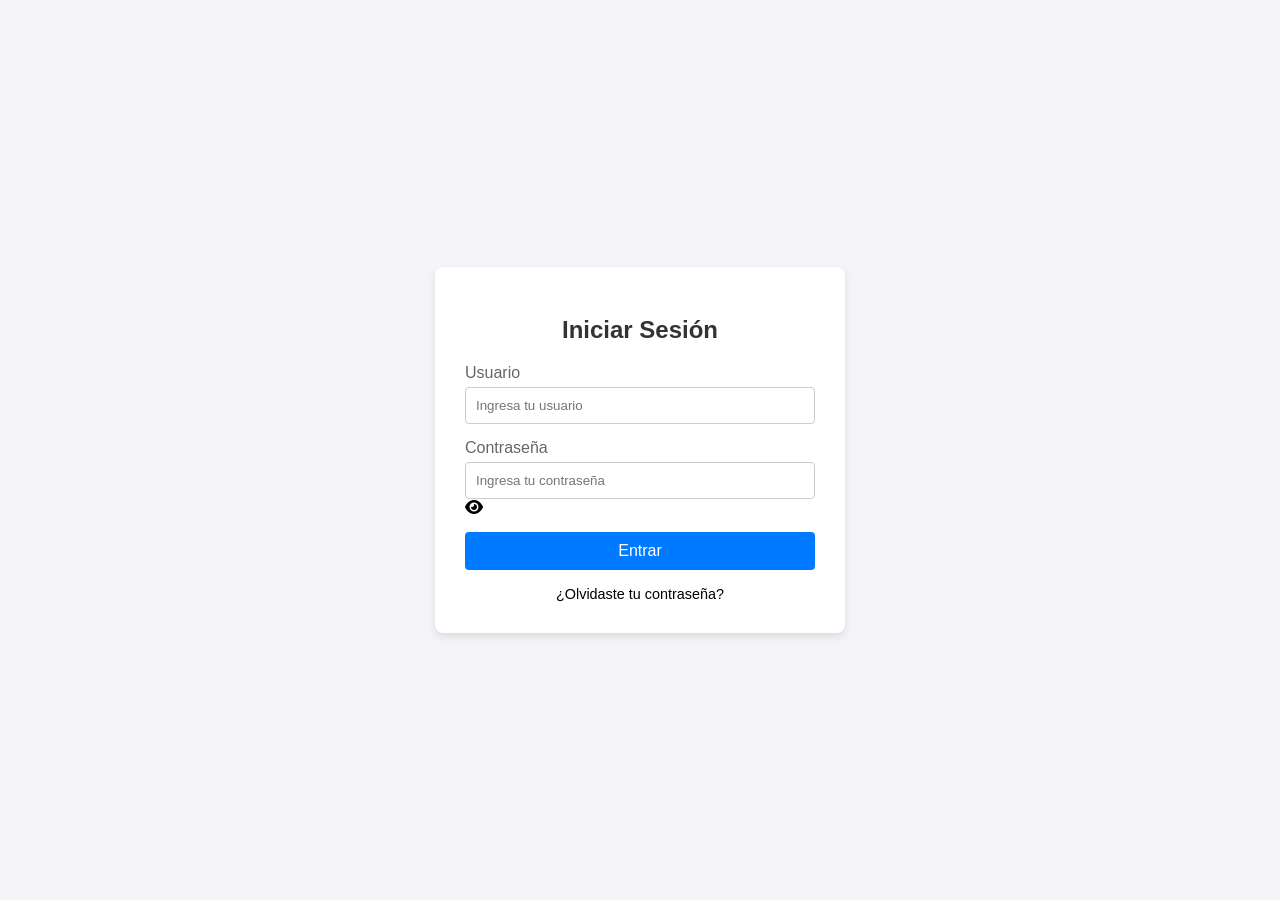
==== index.html @ 5c066491 "login funcional + restablecer contraseña" ====
<!DOCTYPE html>
<html lang="es">
<head>
    <meta charset="UTF-8">
    <meta name="viewport" content="width=device-width, initial-scale=1.0">
    <title>Panel - Logística y Pedidos</title>
    <link rel="stylesheet" href="css/styles.css">
</head>
<body>
    <header class="app-header">
        <h1 id="mensaje-bienvenida">Cargando...</h1>
        <button id="btn-cerrar-sesion" class="btn-primary" style="width: auto;">Cerrar Sesión</button>
    </header>

    <main class="app-container">
        
        <section id="panel-superadmin" class="hidden">
            <h2>Panel de Súper Administrador</h2>
            <p>Gestión global del sistema.</p>
        </section>

        <section id="panel-admin" class="hidden">
            <h2>Panel de Administración</h2>
            <p>Reportes y gestión.</p>
        </section>

        <section id="panel-recepcionista" class="hidden">
            <h2>Recepción</h2>
            <p>Ingreso de nuevos pedidos.</p>
        </section>

        <section id="panel-chef" class="hidden">
            <h2>Cocina</h2>
            <p>Pedidos pendientes.</p>
        </section>

        <section id="panel-repartidor" class="hidden">
            <h2>Logística y Envíos</h2>
            <button id="btn-refresh" class="btn-primary">Actualizar Pedidos</button>
            <div id="contenedor-pedidos" class="pedidos-list"></div>
        </section>

    </main>

    <script src="js/script.js"></script>
</body>
</html>
---- css/styles.css ----
:root {
    /* ==========================================
       PALETA DE COLORES
       ========================================== */
    --color-primary: #007bff;
    --color-primary-hover: #0056b3;
    
    --color-success: #28a745;
    --color-success-hover: #218838;
    
    --color-background: #f8f9fa;
    --color-surface: #ffffff;
    
    --color-text-main: #333333;
    --color-text-muted: #6c757d;
    --color-border: #e9ecef;
    
    /* ==========================================
       ESPACIADOS Y TAMAÑOS
       ========================================== */
    --spacing-xs: 4px;
    --spacing-sm: 8px;
    --spacing-md: 16px;
    --spacing-lg: 24px;
    
    --border-radius-sm: 6px;
    --border-radius-md: 10px;
    
    /* ==========================================
       TIPOGRAFÍA Y TRANSICIONES
       ========================================== */
    --font-family-base: -apple-system, BlinkMacSystemFont, "Segoe UI", Roboto, "Helvetica Neue", Arial, sans-serif;
    --transition-speed: 0.2s;
}

/* ==========================================
   RESETEO BÁSICO (Mejores prácticas)
   ========================================== */
*, *::before, *::after {
    box-sizing: border-box;
    margin: 0;
    padding: 0;
}

body {
    font-family: var(--font-family-base);
    background-color: var(--color-background);
    color: var(--color-text-main);
    line-height: 1.5;
    padding: var(--spacing-md);
}

/* ==========================================
   CONTENEDORES Y LAYOUT
   ========================================== */
.app-container {
    max-width: 600px;
    margin: 0 auto;
    display: flex;
    flex-direction: column;
    gap: var(--spacing-lg);
}

.app-header, header {
    display: flex;
    flex-direction: column;
    align-items: center;
    gap: var(--spacing-md);
    padding-bottom: var(--spacing-md);
    border-bottom: 2px solid var(--color-border);
}

.app-header h1, header h1 {
    font-size: 1.5rem;
    text-align: center;
    color: var(--color-text-main);
}

/* ==========================================
   COMPONENTES: BOTONES
   ========================================== */
button {
    font-family: inherit;
    font-size: 1rem;
    font-weight: bold;
    border: none;
    border-radius: var(--border-radius-sm);
    cursor: pointer;
    padding: 14px 20px; /* Área táctil amplia (Accesibilidad) */
    transition: background-color var(--transition-speed) ease, transform 0.1s ease;
    width: 100%;
    text-align: center;
}

/* Indicador claro al navegar con teclado */
button:focus-visible {
    outline: 3px solid var(--color-primary);
    outline-offset: 2px;
}

button:active {
    transform: scale(0.98);
}

.btn-primary, #btn-refresh {
    background-color: var(--color-primary);
    color: #ffffff;
    box-shadow: 0 4px 6px rgba(0, 123, 255, 0.2);
}

.btn-primary:hover, #btn-refresh:hover {
    background-color: var(--color-primary-hover);
}

.btn-aceptar {
    background-color: var(--color-success);
    color: #ffffff;
    margin-top: var(--spacing-sm);
    box-shadow: 0 4px 6px rgba(40, 167, 69, 0.2);
}

.btn-aceptar:hover {
    background-color: var(--color-success-hover);
}

/* ==========================================
   COMPONENTES: TARJETAS DE PEDIDO
   ========================================== */
.pedidos-list {
    display: flex;
    flex-direction: column;
    gap: var(--spacing-md);
}

.loading-text {
    text-align: center;
    color: var(--color-text-muted);
    padding: var(--spacing-lg) 0;
}

.pedido-card {
    background-color: var(--color-surface);
    border-radius: var(--border-radius-md);
    padding: var(--spacing-lg);
    box-shadow: 0 2px 8px rgba(0, 0, 0, 0.08);
    border-left: 5px solid var(--color-success);
    display: flex;
    flex-direction: column;
    gap: var(--spacing-md);
}

.pedido-header {
    display: flex;
    justify-content: space-between;
    align-items: center;
    font-weight: 700;
    font-size: 1.25rem;
    border-bottom: 1px solid var(--color-border);
    padding-bottom: var(--spacing-sm);
}

.pedido-info {
    display: flex;
    flex-direction: column;
    gap: var(--spacing-xs);
}

.pedido-info p {
    color: var(--color-text-main);
}

.pedido-info strong {
    color: var(--color-text-muted);
}

/* ==========================================
   COMPONENTES: ENLACES
   ========================================== */
.link-mapa {
    display: inline-flex;
    align-items: center;
    justify-content: center;
    gap: var(--spacing-sm);
    margin-top: var(--spacing-sm);
    color: var(--color-primary);
    text-decoration: none;
    font-weight: 600;
    padding: 10px;
    border: 1px solid #cce5ff;
    border-radius: var(--border-radius-sm);
    background-color: #e6f2ff;
    transition: background-color var(--transition-speed) ease;
}

.link-mapa:hover {
    background-color: #cce5ff;
}

/* Clase de utilidad para ocultar elementos */
.hidden {
    display: none !important;
}

/* ==========================================
   ESTILOS PARA EL OJITO DE LA CONTRASEÑA
   ========================================== */
.password-wrapper {
    position: relative;
    display: flex;
    align-items: center;
    width: 100%;
}

.password-wrapper input {
    width: 100%;
    /* 40px de espacio a la derecha para que el texto no se superponga al ícono */
    padding-right: 40px !important; 
    box-sizing: border-box; /* Evita que el padding deforme el ancho total */
}

.toggle-password {
    position: absolute;
    right: 12px; /* Separación desde el borde derecho del input */
    cursor: pointer;
    color: #6c757d; /* Color grisecito del ícono */
    font-size: 1.1rem;
    transition: color 0.2s; /* Pequeña animación de color */
}

.toggle-password:hover {
    color: #333333; /* Se oscurece al pasar el mouse */
}
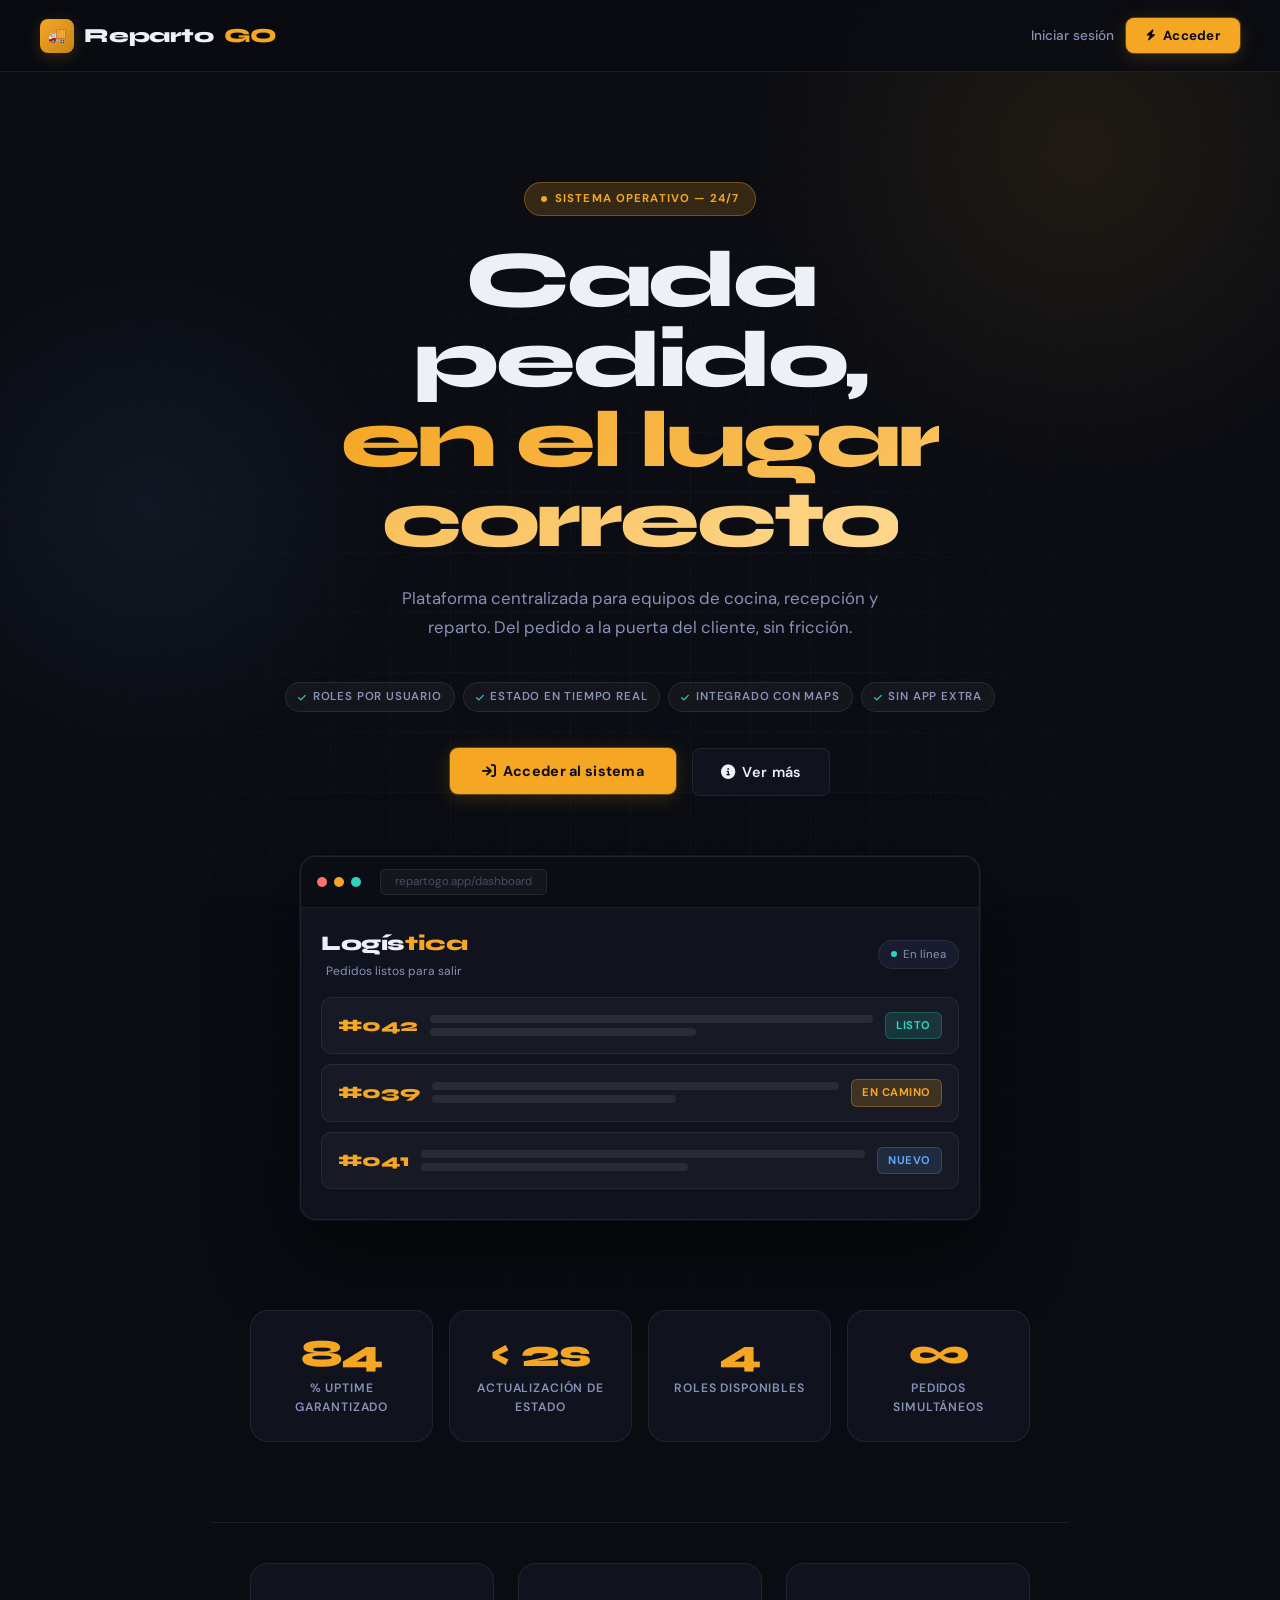
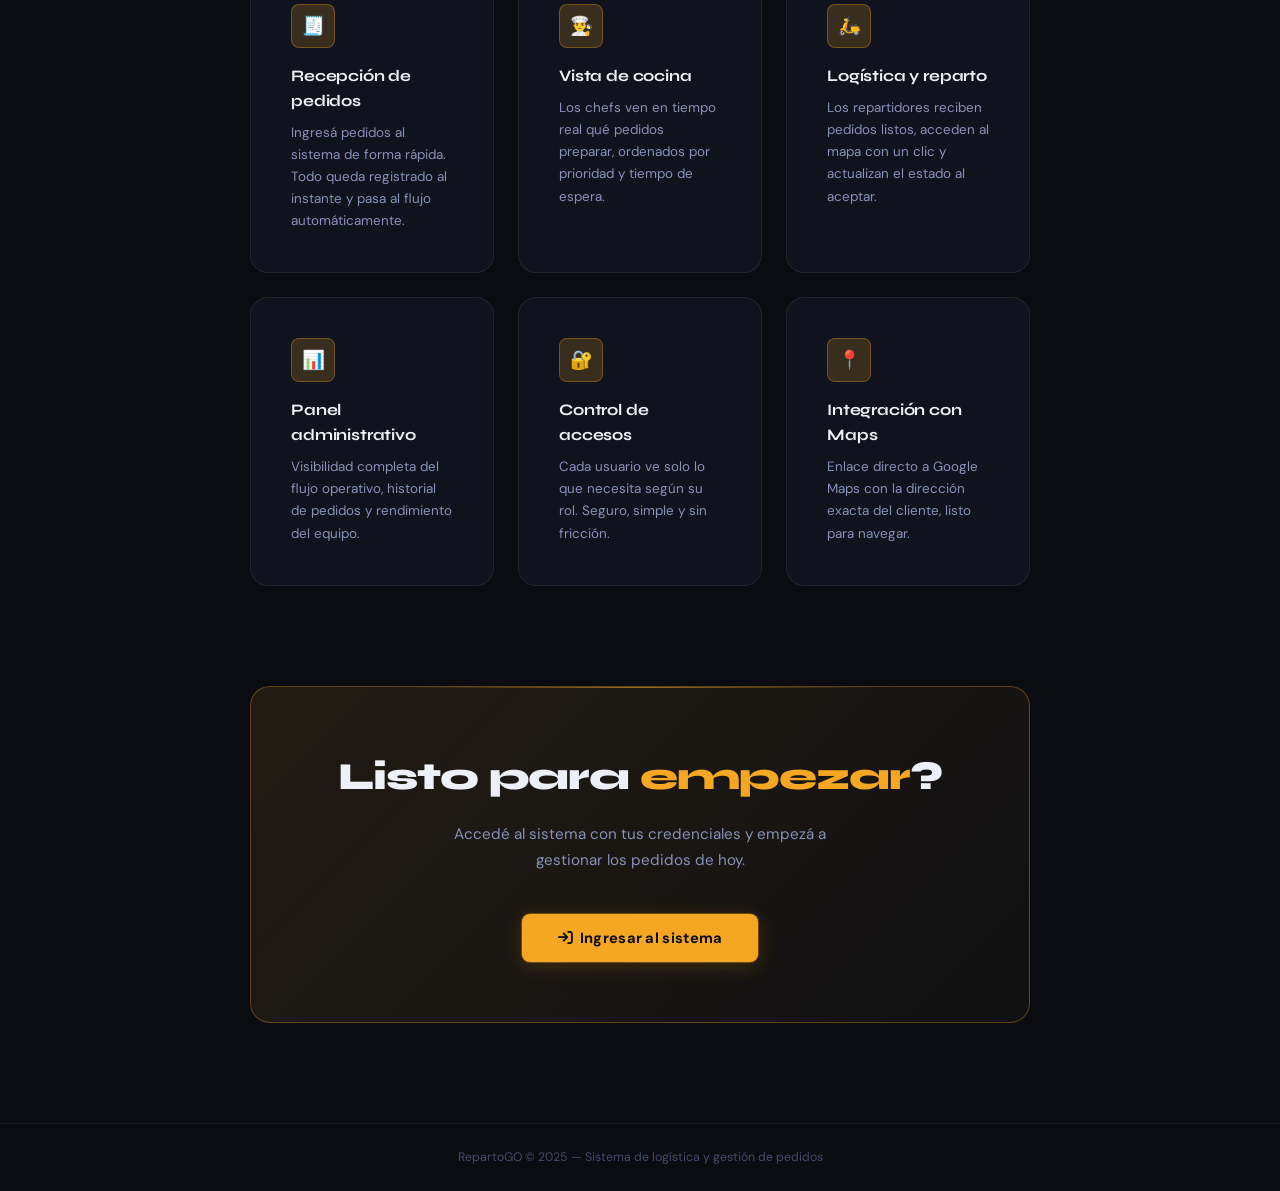
==== commit a7d5d9f3: "primer estilo del login y home" ====
--- a/index.html
+++ b/index.html
@@ -3,45 +3,470 @@
 <head>
     <meta charset="UTF-8">
     <meta name="viewport" content="width=device-width, initial-scale=1.0">
-    <title>Panel - Logística y Pedidos</title>
+    <title>RepartoGO — Sistema de Logística y Pedidos</title>
+    <link rel="stylesheet" href="https://cdnjs.cloudflare.com/ajax/libs/font-awesome/6.4.0/css/all.min.css">
     <link rel="stylesheet" href="css/styles.css">
+    <style>
+        /* Scroll-triggered reveal */
+        .reveal {
+            opacity: 0;
+            transform: translateY(28px);
+            transition: opacity 0.65s cubic-bezier(0.16,1,0.3,1), transform 0.65s cubic-bezier(0.16,1,0.3,1);
+        }
+        .reveal.visible {
+            opacity: 1;
+            transform: translateY(0);
+        }
+
+        /* Animated counter */
+        .stat-val[data-target] { transition: none; }
+
+        /* Grid lines decorative bg */
+        .grid-bg {
+            position: absolute;
+            inset: 0;
+            background-image:
+                linear-gradient(rgba(255,255,255,0.025) 1px, transparent 1px),
+                linear-gradient(90deg, rgba(255,255,255,0.025) 1px, transparent 1px);
+            background-size: 60px 60px;
+            -webkit-mask-image: radial-gradient(ellipse 80% 60% at 50% 50%, black 30%, transparent 100%);
+            mask-image: radial-gradient(ellipse 80% 60% at 50% 50%, black 30%, transparent 100%);
+            pointer-events: none;
+        }
+
+        /* Hero gradient word */
+        .hero-gradient {
+            background: linear-gradient(135deg, #f5a623, #fdd68a, #f5a623);
+            background-size: 200% auto;
+            -webkit-background-clip: text;
+            -webkit-text-fill-color: transparent;
+            background-clip: text;
+            animation: gradient-move 3s linear infinite;
+        }
+
+        @keyframes gradient-move {
+            from { background-position: 0% center; }
+            to   { background-position: 200% center; }
+        }
+
+        /* Floating tag chips */
+        .hero-chips {
+            display: flex;
+            justify-content: center;
+            flex-wrap: wrap;
+            gap: 8px;
+            margin-bottom: 36px;
+            animation: fadeUp 0.55s 0.42s cubic-bezier(0.16,1,0.3,1) both;
+        }
+
+        .chip {
+            display: inline-flex;
+            align-items: center;
+            gap: 6px;
+            font-size: 0.72rem;
+            font-weight: 600;
+            text-transform: uppercase;
+            letter-spacing: 0.07em;
+            padding: 5px 12px;
+            border-radius: 999px;
+            border: 1px solid rgba(255,255,255,0.09);
+            background: rgba(255,255,255,0.04);
+            color: var(--text-2);
+            transition: all 0.2s;
+        }
+
+        .chip:hover {
+            border-color: var(--amber-border);
+            color: var(--amber);
+            background: var(--amber-glow);
+        }
+
+        /* Screenshot mockup */
+        .hero-mockup {
+            max-width: 680px;
+            margin: 60px auto 0;
+            background: var(--bg2);
+            border: 1px solid var(--border);
+            border-radius: 16px;
+            overflow: hidden;
+            box-shadow: 0 32px 80px rgba(0,0,0,0.55), 0 0 0 1px rgba(255,255,255,0.05);
+            animation: fadeUp 0.7s 0.5s cubic-bezier(0.16,1,0.3,1) both;
+            position: relative;
+        }
+
+        .mockup-bar {
+            display: flex;
+            align-items: center;
+            gap: 7px;
+            padding: 12px 16px;
+            background: rgba(0,0,0,0.3);
+            border-bottom: 1px solid var(--border);
+        }
+
+        .mockup-dot {
+            width: 10px; height: 10px;
+            border-radius: 50%;
+        }
+
+        .mockup-dot-r { background: #f87171; }
+        .mockup-dot-y { background: #f5a623; }
+        .mockup-dot-g { background: #2dd4bf; }
+
+        .mockup-url {
+            margin-left: 12px;
+            font-size: 0.72rem;
+            color: var(--text-3);
+            background: rgba(255,255,255,0.04);
+            border: 1px solid var(--border);
+            padding: 3px 14px;
+            border-radius: 5px;
+        }
+
+        .mockup-body {
+            padding: 20px;
+        }
+
+        /* Fake card rows */
+        .fake-row {
+            display: flex;
+            align-items: center;
+            gap: 12px;
+            padding: 14px 16px;
+            background: rgba(255,255,255,0.03);
+            border: 1px solid var(--border);
+            border-radius: 10px;
+            margin-bottom: 10px;
+            animation: fadeUp 0.4s var(--ease-out) both;
+        }
+
+        .fake-row:nth-child(1) { animation-delay: 0.7s; }
+        .fake-row:nth-child(2) { animation-delay: 0.78s; }
+        .fake-row:nth-child(3) { animation-delay: 0.86s; }
+
+        .fake-id {
+            font-family: 'Syne', sans-serif;
+            font-size: 1.1rem;
+            font-weight: 800;
+            color: var(--amber);
+            min-width: 54px;
+        }
+
+        .fake-info { flex: 1; }
+
+        .fake-line {
+            height: 8px;
+            border-radius: 4px;
+            background: rgba(255,255,255,0.08);
+            margin-bottom: 5px;
+        }
+
+        .fake-line:last-child { margin-bottom: 0; width: 60%; }
+
+        .fake-badge {
+            font-size: 0.7rem;
+            font-weight: 700;
+            padding: 4px 10px;
+            border-radius: 6px;
+            text-transform: uppercase;
+            letter-spacing: 0.05em;
+        }
+
+        .badge-listo  { background: rgba(45,212,191,0.15); color: var(--teal); border: 1px solid rgba(45,212,191,0.25); }
+        .badge-camino { background: var(--amber-glow); color: var(--amber); border: 1px solid var(--amber-border); }
+        .badge-nuevo  { background: rgba(96,165,250,0.12); color: var(--blue); border: 1px solid rgba(96,165,250,0.25); }
+
+        /* CTA section */
+        .cta-section {
+            max-width: 860px;
+            margin: 0 auto;
+            padding: 0 var(--sp-xl) 100px;
+            position: relative;
+            z-index: 1;
+        }
+
+        .cta-card {
+            background: linear-gradient(135deg, rgba(245,166,35,0.1) 0%, rgba(245,166,35,0.03) 100%);
+            border: 1px solid var(--amber-border);
+            border-radius: 20px;
+            padding: 60px var(--sp-xl);
+            text-align: center;
+            position: relative;
+            overflow: hidden;
+        }
+
+        .cta-card::before {
+            content: '';
+            position: absolute;
+            top: 0; left: 20%; right: 20%;
+            height: 1px;
+            background: linear-gradient(90deg, transparent, var(--amber), transparent);
+            opacity: 0.6;
+        }
+
+        .cta-card h2 {
+            font-family: 'Syne', sans-serif;
+            font-size: clamp(1.6rem, 4vw, 2.4rem);
+            font-weight: 800;
+            letter-spacing: -0.03em;
+            margin-bottom: var(--sp-md);
+        }
+
+        .cta-card h2 em { color: var(--amber); font-style: normal; }
+
+        .cta-card p {
+            color: var(--text-2);
+            max-width: 420px;
+            margin: 0 auto var(--sp-xl);
+            font-size: 0.95rem;
+            line-height: 1.7;
+        }
+    </style>
 </head>
-<body>
-    <header class="app-header">
-        <h1 id="mensaje-bienvenida">Cargando...</h1>
-        <button id="btn-cerrar-sesion" class="btn-primary" style="width: auto;">Cerrar Sesión</button>
-    </header>
-
-    <main class="app-container">
-        
-        <section id="panel-superadmin" class="hidden">
-            <h2>Panel de Súper Administrador</h2>
-            <p>Gestión global del sistema.</p>
-        </section>
-
-        <section id="panel-admin" class="hidden">
-            <h2>Panel de Administración</h2>
-            <p>Reportes y gestión.</p>
-        </section>
-
-        <section id="panel-recepcionista" class="hidden">
-            <h2>Recepción</h2>
-            <p>Ingreso de nuevos pedidos.</p>
-        </section>
-
-        <section id="panel-chef" class="hidden">
-            <h2>Cocina</h2>
-            <p>Pedidos pendientes.</p>
-        </section>
-
-        <section id="panel-repartidor" class="hidden">
-            <h2>Logística y Envíos</h2>
-            <button id="btn-refresh" class="btn-primary">Actualizar Pedidos</button>
-            <div id="contenedor-pedidos" class="pedidos-list"></div>
-        </section>
-
-    </main>
+<body class="home-body">
+
+    <!-- Background -->
+    <div class="home-orbs">
+        <div class="home-orb-1"></div>
+        <div class="home-orb-2"></div>
+    </div>
+
+    <!-- Nav -->
+    <nav class="home-nav">
+        <a href="index.html" class="brand">
+            <div class="brand-icon">🚚</div>
+            Reparto<em>GO</em>
+        </a>
+        <div style="display:flex; gap:12px; align-items:center;">
+            <a href="login.html" style="color: var(--text-2); text-decoration:none; font-size:0.85rem; font-weight:500; transition: color 0.2s;" onmouseover="this.style.color='var(--text)'" onmouseout="this.style.color='var(--text-2)'">Iniciar sesión</a>
+            <a href="login.html">
+                <button class="btn-primary" style="padding:9px 20px; font-size:0.83rem;">
+                    <i class="fa-solid fa-bolt" style="font-size:11px;"></i>
+                    Acceder
+                </button>
+            </a>
+        </div>
+    </nav>
+
+    <!-- Hero -->
+    <section class="home-hero">
+        <div class="grid-bg"></div>
+
+        <div class="eyebrow">
+            <span class="eyebrow-dot"></span>
+            Sistema operativo — 24/7
+        </div>
+
+        <h1>
+            Cada pedido,<br>
+            <span class="hero-gradient">en el lugar correcto</span>
+        </h1>
+
+        <p>
+            Plataforma centralizada para equipos de cocina, recepción y reparto.
+            Del pedido a la puerta del cliente, sin fricción.
+        </p>
+
+        <div class="hero-chips">
+            <span class="chip"><i class="fa-solid fa-check" style="font-size:9px;color:var(--teal)"></i> Roles por usuario</span>
+            <span class="chip"><i class="fa-solid fa-check" style="font-size:9px;color:var(--teal)"></i> Estado en tiempo real</span>
+            <span class="chip"><i class="fa-solid fa-check" style="font-size:9px;color:var(--teal)"></i> Integrado con Maps</span>
+            <span class="chip"><i class="fa-solid fa-check" style="font-size:9px;color:var(--teal)"></i> Sin app extra</span>
+        </div>
+
+        <div class="hero-actions">
+            <a href="login.html">
+                <button class="btn-primary">
+                    <i class="fa-solid fa-arrow-right-to-bracket"></i>
+                    Acceder al sistema
+                </button>
+            </a>
+            <button class="btn-secondary" onclick="document.querySelector('.stats-row').scrollIntoView({behavior:'smooth'})">
+                <i class="fa-solid fa-circle-info"></i>
+                Ver más
+            </button>
+        </div>
+
+        <!-- UI Mockup -->
+        <div class="hero-mockup">
+            <div class="mockup-bar">
+                <span class="mockup-dot mockup-dot-r"></span>
+                <span class="mockup-dot mockup-dot-y"></span>
+                <span class="mockup-dot mockup-dot-g"></span>
+                <span class="mockup-url">repartogo.app/dashboard</span>
+            </div>
+            <div class="mockup-body">
+                <div style="display:flex; justify-content:space-between; align-items:center; margin-bottom:16px;">
+                    <div>
+                        <div style="font-family:'Syne',sans-serif; font-size:1.3rem; font-weight:800; letter-spacing:-0.02em;">Logís<em style="color:var(--amber); font-style:normal;">tica</em></div>
+                        <div style="font-size:0.75rem; color:var(--text-2); margin-top:2px;">Pedidos listos para salir</div>
+                    </div>
+                    <div style="display:flex; align-items:center; gap:8px;">
+                        <div style="display:flex; align-items:center; gap:6px; font-size:0.72rem; color:var(--text-2); background:var(--bg3); border:1px solid var(--border); padding:5px 12px; border-radius:999px;">
+                            <span style="width:6px;height:6px;border-radius:50%;background:var(--teal);display:inline-block;"></span>
+                            En línea
+                        </div>
+                    </div>
+                </div>
+
+                <div class="fake-row">
+                    <div class="fake-id">#042</div>
+                    <div class="fake-info">
+                        <div class="fake-line"></div>
+                        <div class="fake-line"></div>
+                    </div>
+                    <span class="fake-badge badge-listo">Listo</span>
+                </div>
+                <div class="fake-row">
+                    <div class="fake-id">#039</div>
+                    <div class="fake-info">
+                        <div class="fake-line"></div>
+                        <div class="fake-line"></div>
+                    </div>
+                    <span class="fake-badge badge-camino">En camino</span>
+                </div>
+                <div class="fake-row">
+                    <div class="fake-id">#041</div>
+                    <div class="fake-info">
+                        <div class="fake-line"></div>
+                        <div class="fake-line"></div>
+                    </div>
+                    <span class="fake-badge badge-nuevo">Nuevo</span>
+                </div>
+            </div>
+        </div>
+    </section>
+
+    <!-- Stats -->
+    <div class="stats-row reveal">
+        <div class="stat-card">
+            <div class="stat-val" data-target="99">0</div>
+            <div class="stat-label">% Uptime garantizado</div>
+        </div>
+        <div class="stat-card">
+            <div class="stat-val">&lt; 2s</div>
+            <div class="stat-label">Actualización de estado</div>
+        </div>
+        <div class="stat-card">
+            <div class="stat-val" data-target="5">0</div>
+            <div class="stat-label">Roles disponibles</div>
+        </div>
+        <div class="stat-card">
+            <div class="stat-val">∞</div>
+            <div class="stat-label">Pedidos simultáneos</div>
+        </div>
+    </div>
+
+    <hr class="home-divider reveal">
+
+    <!-- Features -->
+    <div class="features-grid">
+        <div class="feature-card reveal">
+            <div class="feature-icon">🧾</div>
+            <h3>Recepción de pedidos</h3>
+            <p>Ingresá pedidos al sistema de forma rápida. Todo queda registrado al instante y pasa al flujo automáticamente.</p>
+        </div>
+        <div class="feature-card reveal">
+            <div class="feature-icon">👨‍🍳</div>
+            <h3>Vista de cocina</h3>
+            <p>Los chefs ven en tiempo real qué pedidos preparar, ordenados por prioridad y tiempo de espera.</p>
+        </div>
+        <div class="feature-card reveal">
+            <div class="feature-icon">🛵</div>
+            <h3>Logística y reparto</h3>
+            <p>Los repartidores reciben pedidos listos, acceden al mapa con un clic y actualizan el estado al aceptar.</p>
+        </div>
+        <div class="feature-card reveal">
+            <div class="feature-icon">📊</div>
+            <h3>Panel administrativo</h3>
+            <p>Visibilidad completa del flujo operativo, historial de pedidos y rendimiento del equipo.</p>
+        </div>
+        <div class="feature-card reveal">
+            <div class="feature-icon">🔐</div>
+            <h3>Control de accesos</h3>
+            <p>Cada usuario ve solo lo que necesita según su rol. Seguro, simple y sin fricción.</p>
+        </div>
+        <div class="feature-card reveal">
+            <div class="feature-icon">📍</div>
+            <h3>Integración con Maps</h3>
+            <p>Enlace directo a Google Maps con la dirección exacta del cliente, listo para navegar.</p>
+        </div>
+    </div>
+
+    <!-- CTA -->
+    <div class="cta-section reveal">
+        <div class="cta-card">
+            <h2>Listo para <em>empezar</em>?</h2>
+            <p>Accedé al sistema con tus credenciales y empezá a gestionar los pedidos de hoy.</p>
+            <a href="login.html">
+                <button class="btn-primary" style="padding: 14px 36px; font-size: 0.92rem;">
+                    <i class="fa-solid fa-arrow-right-to-bracket"></i>
+                    Ingresar al sistema
+                </button>
+            </a>
+        </div>
+    </div>
+
+    <footer class="home-footer">
+        RepartoGO © 2025 — Sistema de logística y gestión de pedidos
+    </footer>
 
     <script src="js/script.js"></script>
+    <script>
+        /* Scroll reveal */
+        const io = new IntersectionObserver((entries) => {
+            entries.forEach((e, i) => {
+                if (e.isIntersecting) {
+                    e.target.style.transitionDelay = (i * 0.06) + 's';
+                    e.target.classList.add('visible');
+                    io.unobserve(e.target);
+                }
+            });
+        }, { threshold: 0.12 });
+
+        document.querySelectorAll('.reveal').forEach(el => io.observe(el));
+
+        /* Animated number counters */
+        const counterObserver = new IntersectionObserver((entries) => {
+            entries.forEach(entry => {
+                if (!entry.isIntersecting) return;
+                const els = entry.target.querySelectorAll('[data-target]');
+                els.forEach(el => {
+                    const target = parseInt(el.dataset.target);
+                    const duration = 1200;
+                    const step = 16;
+                    const increments = duration / step;
+                    let current = 0;
+                    const inc = target / increments;
+                    const timer = setInterval(() => {
+                        current += inc;
+                        if (current >= target) {
+                            el.textContent = target + (target === 99 ? '' : '');
+                            clearInterval(timer);
+                        } else {
+                            el.textContent = Math.floor(current);
+                        }
+                    }, step);
+                });
+                counterObserver.unobserve(entry.target);
+            });
+        }, { threshold: 0.3 });
+
+        document.querySelectorAll('.stats-row').forEach(el => counterObserver.observe(el));
+
+        /* Tilt effect on feature cards */
+        document.querySelectorAll('.feature-card').forEach(card => {
+            card.addEventListener('mousemove', (e) => {
+                const rect = card.getBoundingClientRect();
+                const x = (e.clientX - rect.left) / rect.width - 0.5;
+                const y = (e.clientY - rect.top) / rect.height - 0.5;
+                card.style.transform = `translateY(-5px) rotateY(${x * 6}deg) rotateX(${-y * 6}deg)`;
+                card.style.transition = 'transform 0.1s';
+            });
+            card.addEventListener('mouseleave', () => {
+                card.style.transform = '';
+                card.style.transition = 'transform 0.4s cubic-bezier(0.16,1,0.3,1)';
+            });
+        });
+    </script>
 </body>
 </html>
--- a/css/styles.css
+++ b/css/styles.css
@@ -1,232 +1,1052 @@
+@import url('https://fonts.googleapis.com/css2?family=Syne:wght@400;600;700;800&family=DM+Sans:ital,opsz,wght@0,9..40,300;0,9..40,400;0,9..40,500;0,9..40,600&display=swap');
+
 :root {
-    /* ==========================================
-       PALETA DE COLORES
-       ========================================== */
-    --color-primary: #007bff;
-    --color-primary-hover: #0056b3;
-    
-    --color-success: #28a745;
-    --color-success-hover: #218838;
-    
-    --color-background: #f8f9fa;
-    --color-surface: #ffffff;
-    
-    --color-text-main: #333333;
-    --color-text-muted: #6c757d;
-    --color-border: #e9ecef;
-    
-    /* ==========================================
-       ESPACIADOS Y TAMAÑOS
-       ========================================== */
-    --spacing-xs: 4px;
-    --spacing-sm: 8px;
-    --spacing-md: 16px;
-    --spacing-lg: 24px;
-    
-    --border-radius-sm: 6px;
-    --border-radius-md: 10px;
-    
-    /* ==========================================
-       TIPOGRAFÍA Y TRANSICIONES
-       ========================================== */
-    --font-family-base: -apple-system, BlinkMacSystemFont, "Segoe UI", Roboto, "Helvetica Neue", Arial, sans-serif;
-    --transition-speed: 0.2s;
-}
-
-/* ==========================================
-   RESETEO BÁSICO (Mejores prácticas)
-   ========================================== */
-*, *::before, *::after {
-    box-sizing: border-box;
-    margin: 0;
-    padding: 0;
-}
+    --bg:           #0a0c12;
+    --bg2:          #10131e;
+    --bg3:          #181c2e;
+    --border:       rgba(255,255,255,0.07);
+    --border-hi:    rgba(255,255,255,0.14);
+
+    --amber:        #f5a623;
+    --amber-dark:   #c8841a;
+    --amber-glow:   rgba(245,166,35,0.18);
+    --amber-border: rgba(245,166,35,0.32);
+
+    --teal:         #2dd4bf;
+    --teal-glow:    rgba(45,212,191,0.14);
+    --blue:         #60a5fa;
+    --blue-glow:    rgba(96,165,250,0.14);
+    --red:          #f87171;
+    --red-glow:     rgba(248,113,113,0.14);
+
+    --text:         #eef0f8;
+    --text-2:       #8891b8;
+    --text-3:       #454b6b;
+
+    --font-d: 'Syne', sans-serif;
+    --font-b: 'DM Sans', sans-serif;
+
+    --r-sm: 8px;
+    --r-md: 12px;
+    --r-lg: 18px;
+    --r-xl: 24px;
+
+    --sp-xs: 4px;
+    --sp-sm: 8px;
+    --sp-md: 16px;
+    --sp-lg: 24px;
+    --sp-xl: 40px;
+
+    --ease-out:    cubic-bezier(0.16, 1, 0.3, 1);
+    --ease-spring: cubic-bezier(0.34, 1.56, 0.64, 1);
+}
+
+*, *::before, *::after { box-sizing: border-box; margin: 0; padding: 0; }
+html { scroll-behavior: smooth; }
 
 body {
-    font-family: var(--font-family-base);
-    background-color: var(--color-background);
-    color: var(--color-text-main);
-    line-height: 1.5;
-    padding: var(--spacing-md);
-}
-
-/* ==========================================
-   CONTENEDORES Y LAYOUT
-   ========================================== */
+    font-family: var(--font-b);
+    background: var(--bg);
+    color: var(--text);
+    line-height: 1.55;
+    min-height: 100vh;
+    -webkit-font-smoothing: antialiased;
+}
+
+body::before {
+    content: '';
+    position: fixed;
+    inset: 0;
+    background-image: url("data:image/svg+xml,%3Csvg viewBox='0 0 512 512' xmlns='http://www.w3.org/2000/svg'%3E%3Cfilter id='n'%3E%3CfeTurbulence type='fractalNoise' baseFrequency='0.75' numOctaves='4' stitchTiles='stitch'/%3E%3C/filter%3E%3Crect width='100%25' height='100%25' filter='url(%23n)' opacity='1'/%3E%3C/svg%3E");
+    opacity: 0.022;
+    pointer-events: none;
+    z-index: 0;
+}
+
+/* ── KEYFRAMES ─────────────────────── */
+@keyframes fadeUp {
+    from { opacity: 0; transform: translateY(22px); }
+    to   { opacity: 1; transform: translateY(0); }
+}
+@keyframes fadeIn {
+    from { opacity: 0; }
+    to   { opacity: 1; }
+}
+@keyframes slideDown {
+    from { opacity: 0; transform: translateY(-14px); }
+    to   { opacity: 1; transform: translateY(0); }
+}
+@keyframes scaleIn {
+    from { opacity: 0; transform: scale(0.92); }
+    to   { opacity: 1; transform: scale(1); }
+}
+@keyframes pulse-ring {
+    0%,100% { box-shadow: 0 0 0 3px rgba(45,212,191,0.18); }
+    50%      { box-shadow: 0 0 0 7px rgba(45,212,191,0.05); }
+}
+@keyframes float {
+    0%,100% { transform: translateY(0px); }
+    50%      { transform: translateY(-7px); }
+}
+@keyframes orbit {
+    0%   { transform: translate(-50%,-50%) scale(1); opacity: 0.5; }
+    50%  { transform: translate(-50%,-50%) scale(1.45); opacity: 0.18; }
+    100% { transform: translate(-50%,-50%) scale(1); opacity: 0.5; }
+}
+@keyframes shimmer-btn {
+    from { background-position: -400px 0; }
+    to   { background-position: 400px 0; }
+}
+@keyframes card-enter {
+    from { opacity: 0; transform: translateY(16px) scale(0.98); }
+    to   { opacity: 1; transform: translateY(0) scale(1); }
+}
+@keyframes glow-border {
+    0%,100% { opacity: 0.5; }
+    50%      { opacity: 1; }
+}
+
+/* ── UTILITIES ──────────────────────── */
+.hidden { display: none !important; }
+
+/* ── APP LAYOUT ─────────────────────── */
+.app-wrapper {
+    display: grid;
+    grid-template-rows: 64px 1fr;
+    min-height: 100vh;
+    position: relative;
+    z-index: 1;
+}
+
+/* ── HEADER ─────────────────────────── */
+.app-header {
+    display: flex;
+    align-items: center;
+    justify-content: space-between;
+    padding: 0 var(--sp-lg);
+    background: rgba(10,12,18,0.85);
+    backdrop-filter: blur(20px);
+    -webkit-backdrop-filter: blur(20px);
+    border-bottom: 1px solid var(--border);
+    position: sticky;
+    top: 0;
+    z-index: 100;
+    animation: slideDown 0.4s var(--ease-out) both;
+}
+
+.brand {
+    display: flex;
+    align-items: center;
+    gap: 10px;
+    font-family: var(--font-d);
+    font-size: 1.25rem;
+    font-weight: 800;
+    letter-spacing: -0.01em;
+    text-decoration: none;
+    color: var(--text);
+}
+
+.brand-icon {
+    width: 34px;
+    height: 34px;
+    background: linear-gradient(135deg, var(--amber) 0%, var(--amber-dark) 100%);
+    border-radius: var(--r-sm);
+    display: flex;
+    align-items: center;
+    justify-content: center;
+    font-size: 15px;
+    box-shadow: 0 4px 16px var(--amber-glow);
+    transition: box-shadow 0.2s, transform 0.25s var(--ease-spring);
+    flex-shrink: 0;
+}
+
+.brand:hover .brand-icon {
+    transform: rotate(-8deg) scale(1.1);
+    box-shadow: 0 6px 24px rgba(245,166,35,0.45);
+}
+
+.brand em { color: var(--amber); font-style: normal; }
+
+.header-right {
+    display: flex;
+    align-items: center;
+    gap: var(--sp-md);
+}
+
+.user-badge {
+    display: flex;
+    align-items: center;
+    gap: 10px;
+    background: var(--bg2);
+    border: 1px solid var(--border);
+    border-radius: 999px;
+    padding: 5px 14px 5px 5px;
+    animation: fadeIn 0.5s 0.3s both;
+    transition: border-color 0.2s;
+}
+
+.user-badge:hover { border-color: var(--border-hi); }
+
+.avatar {
+    width: 32px;
+    height: 32px;
+    border-radius: 50%;
+    background: linear-gradient(135deg, var(--amber), #e84393);
+    display: flex;
+    align-items: center;
+    justify-content: center;
+    font-family: var(--font-d);
+    font-weight: 700;
+    font-size: 0.78rem;
+    color: #fff;
+    flex-shrink: 0;
+}
+
+.user-name {
+    font-size: 0.82rem;
+    font-weight: 600;
+    color: var(--text);
+    line-height: 1.2;
+}
+
+.user-rol {
+    font-size: 0.68rem;
+    color: var(--amber);
+    font-weight: 600;
+    text-transform: uppercase;
+    letter-spacing: 0.07em;
+}
+
+#btn-cerrar-sesion {
+    background: transparent;
+    border: 1px solid var(--border);
+    color: var(--text-2);
+    padding: 8px 16px;
+    font-size: 0.78rem;
+    font-weight: 600;
+    font-family: var(--font-b);
+    border-radius: var(--r-sm);
+    cursor: pointer;
+    transition: all 0.2s;
+    letter-spacing: 0.03em;
+    display: inline-flex;
+    align-items: center;
+    gap: 6px;
+}
+
+#btn-cerrar-sesion:hover {
+    border-color: rgba(248,113,113,0.45);
+    color: var(--red);
+    background: var(--red-glow);
+    transform: translateY(-1px);
+}
+
+/* ── MAIN ───────────────────────────── */
 .app-container {
-    max-width: 600px;
+    max-width: 680px;
     margin: 0 auto;
+    padding: var(--sp-xl) var(--sp-lg);
+    width: 100%;
+    position: relative;
+    z-index: 1;
+}
+
+.panel-section { animation: fadeUp 0.45s var(--ease-out) both; }
+
+.panel-title {
+    font-family: var(--font-d);
+    font-size: 2.2rem;
+    font-weight: 800;
+    letter-spacing: -0.03em;
+    line-height: 1;
+    margin-bottom: var(--sp-sm);
+}
+
+.panel-title em { color: var(--amber); font-style: normal; }
+
+.panel-subtitle {
+    color: var(--text-2);
+    font-size: 0.9rem;
+    margin-bottom: var(--sp-xl);
+}
+
+/* ── TOOLBAR ─────────────────────────── */
+.toolbar {
+    display: flex;
+    align-items: center;
+    justify-content: space-between;
+    margin-bottom: var(--sp-lg);
+    gap: var(--sp-sm);
+    flex-wrap: wrap;
+}
+
+.status-badge {
+    display: inline-flex;
+    align-items: center;
+    gap: 8px;
+    font-size: 0.73rem;
+    font-weight: 600;
+    text-transform: uppercase;
+    letter-spacing: 0.07em;
+    color: var(--text-2);
+    background: var(--bg2);
+    border: 1px solid var(--border);
+    padding: 7px 14px;
+    border-radius: 999px;
+}
+
+.status-dot {
+    width: 7px;
+    height: 7px;
+    border-radius: 50%;
+    background: var(--teal);
+    animation: pulse-ring 2.5s ease infinite;
+    flex-shrink: 0;
+}
+
+/* ── BUTTONS ─────────────────────────── */
+button {
+    font-family: var(--font-b);
+    font-weight: 600;
+    font-size: 0.88rem;
+    border: none;
+    border-radius: var(--r-sm);
+    cursor: pointer;
+    padding: 12px 20px;
+    transition: all 0.2s var(--ease-out);
+    display: inline-flex;
+    align-items: center;
+    justify-content: center;
+    gap: 7px;
+    letter-spacing: 0.02em;
+    position: relative;
+    overflow: hidden;
+}
+
+button:active { transform: scale(0.97); }
+
+button:focus-visible {
+    outline: 2px solid var(--amber);
+    outline-offset: 3px;
+}
+
+.btn-primary, #btn-refresh {
+    background: var(--amber);
+    color: #0a0c12;
+    font-weight: 700;
+    box-shadow: 0 4px 20px var(--amber-glow), 0 0 0 1px var(--amber-border);
+    width: auto;
+}
+
+.btn-primary:hover, #btn-refresh:hover {
+    background: #fbb845;
+    box-shadow: 0 6px 28px rgba(245,166,35,0.38), 0 0 0 1px rgba(245,166,35,0.5);
+    transform: translateY(-2px);
+}
+
+.btn-secondary {
+    background: var(--bg2);
+    color: var(--text);
+    border: 1px solid var(--border);
+}
+
+.btn-secondary:hover {
+    border-color: var(--border-hi);
+    transform: translateY(-1px);
+}
+
+/* ── PEDIDO CARDS ──────────────────── */
+.pedidos-list {
     display: flex;
     flex-direction: column;
-    gap: var(--spacing-lg);
-}
-
-.app-header, header {
+    gap: var(--sp-md);
+}
+
+.pedido-card {
+    background: var(--bg2);
+    border-radius: var(--r-lg);
+    border: 1px solid var(--border);
+    border-left: 3px solid var(--amber);
+    padding: var(--sp-lg);
     display: flex;
     flex-direction: column;
-    align-items: center;
-    gap: var(--spacing-md);
-    padding-bottom: var(--spacing-md);
-    border-bottom: 2px solid var(--color-border);
-}
-
-.app-header h1, header h1 {
-    font-size: 1.5rem;
-    text-align: center;
-    color: var(--color-text-main);
-}
-
-/* ==========================================
-   COMPONENTES: BOTONES
-   ========================================== */
-button {
-    font-family: inherit;
-    font-size: 1rem;
-    font-weight: bold;
-    border: none;
-    border-radius: var(--border-radius-sm);
-    cursor: pointer;
-    padding: 14px 20px; /* Área táctil amplia (Accesibilidad) */
-    transition: background-color var(--transition-speed) ease, transform 0.1s ease;
-    width: 100%;
-    text-align: center;
-}
-
-/* Indicador claro al navegar con teclado */
-button:focus-visible {
-    outline: 3px solid var(--color-primary);
-    outline-offset: 2px;
-}
-
-button:active {
-    transform: scale(0.98);
-}
-
-.btn-primary, #btn-refresh {
-    background-color: var(--color-primary);
-    color: #ffffff;
-    box-shadow: 0 4px 6px rgba(0, 123, 255, 0.2);
-}
-
-.btn-primary:hover, #btn-refresh:hover {
-    background-color: var(--color-primary-hover);
-}
-
-.btn-aceptar {
-    background-color: var(--color-success);
-    color: #ffffff;
-    margin-top: var(--spacing-sm);
-    box-shadow: 0 4px 6px rgba(40, 167, 69, 0.2);
-}
-
-.btn-aceptar:hover {
-    background-color: var(--color-success-hover);
-}
-
-/* ==========================================
-   COMPONENTES: TARJETAS DE PEDIDO
-   ========================================== */
-.pedidos-list {
+    gap: var(--sp-md);
+    position: relative;
+    overflow: hidden;
+    animation: card-enter 0.4s var(--ease-out) both;
+    transition: transform 0.25s var(--ease-out), border-color 0.25s, box-shadow 0.25s;
+}
+
+.pedido-card::before {
+    content: '';
+    position: absolute;
+    inset: 0;
+    background: radial-gradient(ellipse at top left, rgba(245,166,35,0.04), transparent 65%);
+    pointer-events: none;
+}
+
+.pedido-card:hover {
+    transform: translateY(-3px);
+    border-left-color: var(--teal);
+    border-color: var(--border-hi);
+    box-shadow: 0 14px 44px rgba(0,0,0,0.35);
+}
+
+.pedido-header {
+    display: flex;
+    justify-content: space-between;
+    align-items: flex-start;
+    gap: var(--sp-sm);
+}
+
+.pedido-id {
+    font-family: var(--font-d);
+    font-size: 1.65rem;
+    font-weight: 800;
+    color: var(--amber);
+    letter-spacing: -0.02em;
+    line-height: 1;
+}
+
+.pedido-total {
+    background: var(--amber-glow);
+    color: var(--amber);
+    border: 1px solid var(--amber-border);
+    border-radius: var(--r-sm);
+    padding: 5px 12px;
+    font-weight: 700;
+    font-size: 0.93rem;
+    font-family: var(--font-d);
+}
+
+.pedido-info {
     display: flex;
     flex-direction: column;
-    gap: var(--spacing-md);
-}
-
-.loading-text {
-    text-align: center;
-    color: var(--color-text-muted);
-    padding: var(--spacing-lg) 0;
-}
-
-.pedido-card {
-    background-color: var(--color-surface);
-    border-radius: var(--border-radius-md);
-    padding: var(--spacing-lg);
-    box-shadow: 0 2px 8px rgba(0, 0, 0, 0.08);
-    border-left: 5px solid var(--color-success);
-    display: flex;
-    flex-direction: column;
-    gap: var(--spacing-md);
-}
-
-.pedido-header {
-    display: flex;
-    justify-content: space-between;
-    align-items: center;
-    font-weight: 700;
-    font-size: 1.25rem;
-    border-bottom: 1px solid var(--color-border);
-    padding-bottom: var(--spacing-sm);
-}
-
-.pedido-info {
-    display: flex;
-    flex-direction: column;
-    gap: var(--spacing-xs);
+    gap: 6px;
 }
 
 .pedido-info p {
-    color: var(--color-text-main);
+    font-size: 0.88rem;
+    color: var(--text);
+    display: flex;
+    align-items: baseline;
+    gap: 8px;
 }
 
 .pedido-info strong {
-    color: var(--color-text-muted);
-}
-
-/* ==========================================
-   COMPONENTES: ENLACES
-   ========================================== */
+    font-size: 0.68rem;
+    font-weight: 600;
+    text-transform: uppercase;
+    letter-spacing: 0.08em;
+    color: var(--text-3);
+    min-width: 68px;
+    flex-shrink: 0;
+}
+
+.pedido-divider {
+    height: 1px;
+    background: var(--border);
+}
+
+.pedido-actions {
+    display: flex;
+    gap: var(--sp-sm);
+}
+
 .link-mapa {
     display: inline-flex;
     align-items: center;
     justify-content: center;
-    gap: var(--spacing-sm);
-    margin-top: var(--spacing-sm);
-    color: var(--color-primary);
+    gap: 6px;
+    padding: 10px 16px;
+    background: var(--blue-glow);
+    color: var(--blue);
+    border: 1px solid rgba(96,165,250,0.25);
+    border-radius: var(--r-sm);
     text-decoration: none;
+    font-size: 0.82rem;
     font-weight: 600;
-    padding: 10px;
-    border: 1px solid #cce5ff;
-    border-radius: var(--border-radius-sm);
-    background-color: #e6f2ff;
-    transition: background-color var(--transition-speed) ease;
+    transition: all 0.2s;
+    flex: 1;
+    text-align: center;
+    font-family: var(--font-b);
 }
 
 .link-mapa:hover {
-    background-color: #cce5ff;
-}
-
-/* Clase de utilidad para ocultar elementos */
-.hidden {
-    display: none !important;
-}
-
-/* ==========================================
-   ESTILOS PARA EL OJITO DE LA CONTRASEÑA
-   ========================================== */
+    background: rgba(96,165,250,0.18);
+    transform: translateY(-1px);
+    box-shadow: 0 4px 16px rgba(96,165,250,0.15);
+}
+
+.btn-aceptar {
+    background: var(--teal);
+    color: #0a0c12;
+    font-weight: 700;
+    border-radius: var(--r-sm);
+    padding: 10px 20px;
+    font-size: 0.88rem;
+    flex: 1;
+    box-shadow: 0 4px 18px rgba(45,212,191,0.2);
+    transition: all 0.2s var(--ease-out);
+}
+
+.btn-aceptar:hover {
+    background: #22e8d2;
+    transform: translateY(-2px);
+    box-shadow: 0 8px 28px rgba(45,212,191,0.32);
+}
+
+/* ── EMPTY STATE ────────────────────── */
+.empty-state {
+    text-align: center;
+    padding: 56px var(--sp-lg);
+    color: var(--text-2);
+    animation: fadeIn 0.4s both;
+}
+
+.empty-icon {
+    font-size: 2.6rem;
+    margin-bottom: var(--sp-md);
+    opacity: 0.4;
+    animation: float 3s ease-in-out infinite;
+    display: block;
+}
+
+/* ── LOGIN ──────────────────────────── */
+body.login-body {
+    display: flex;
+    align-items: center;
+    justify-content: center;
+    min-height: 100vh;
+    padding: var(--sp-md);
+    overflow: hidden;
+}
+
+.login-orbs {
+    position: fixed;
+    inset: 0;
+    pointer-events: none;
+    overflow: hidden;
+    z-index: 0;
+}
+
+.orb {
+    position: absolute;
+    border-radius: 50%;
+    filter: blur(90px);
+}
+
+.orb-1 {
+    width: 520px; height: 520px;
+    background: radial-gradient(circle, rgba(245,166,35,0.14) 0%, transparent 70%);
+    top: -180px; left: -120px;
+    animation: orbit 8s ease-in-out infinite;
+    transform-origin: center center;
+}
+
+.orb-2 {
+    width: 420px; height: 420px;
+    background: radial-gradient(circle, rgba(96,165,250,0.09) 0%, transparent 70%);
+    bottom: -120px; right: -80px;
+    animation: orbit 11s ease-in-out 3s infinite;
+}
+
+.orb-3 {
+    width: 280px; height: 280px;
+    background: radial-gradient(circle, rgba(45,212,191,0.07) 0%, transparent 70%);
+    top: 45%; right: 18%;
+    animation: orbit 7s ease-in-out 1.5s infinite;
+}
+
+.login-wrapper {
+    width: 100%;
+    max-width: 390px;
+    position: relative;
+    z-index: 1;
+    animation: scaleIn 0.5s var(--ease-spring) both;
+}
+
+.login-brand {
+    text-align: center;
+    margin-bottom: var(--sp-xl);
+    animation: fadeUp 0.5s 0.08s var(--ease-out) both;
+}
+
+.login-logo {
+    width: 62px; height: 62px;
+    background: linear-gradient(135deg, var(--amber) 0%, var(--amber-dark) 100%);
+    border-radius: var(--r-md);
+    display: flex;
+    align-items: center;
+    justify-content: center;
+    font-size: 1.7rem;
+    margin: 0 auto var(--sp-md);
+    box-shadow: 0 8px 32px rgba(245,166,35,0.38);
+    animation: float 4s ease-in-out infinite;
+    position: relative;
+}
+
+.login-logo::after {
+    content: '';
+    position: absolute;
+    inset: -3px;
+    border-radius: 14px;
+    background: conic-gradient(from 0deg, transparent 0%, var(--amber) 25%, transparent 50%, var(--amber) 75%, transparent 100%);
+    z-index: -1;
+    opacity: 0;
+    animation: spin 3s linear infinite, fadeIn 0.5s 0.3s both;
+    transition: opacity 0.3s;
+}
+
+.login-logo:hover::after { opacity: 0.4; }
+
+.login-brand h1 {
+    font-family: var(--font-d);
+    font-size: 1.9rem;
+    font-weight: 800;
+    letter-spacing: -0.03em;
+    color: var(--text);
+}
+
+.login-brand h1 em { color: var(--amber); font-style: normal; }
+
+.login-brand p {
+    font-size: 0.83rem;
+    color: var(--text-2);
+    margin-top: 4px;
+}
+
+.login-card {
+    background: var(--bg2);
+    border: 1px solid var(--border);
+    border-radius: var(--r-xl);
+    padding: var(--sp-xl);
+    position: relative;
+    overflow: hidden;
+    animation: fadeUp 0.5s 0.16s var(--ease-out) both;
+}
+
+.login-card::before {
+    content: '';
+    position: absolute;
+    top: 0; left: 15%; right: 15%;
+    height: 1px;
+    background: linear-gradient(90deg, transparent, var(--amber), transparent);
+    opacity: 0.5;
+    animation: glow-border 3s ease-in-out infinite;
+}
+
+.login-card::after {
+    content: '';
+    position: absolute;
+    inset: 0;
+    background: radial-gradient(ellipse at 50% -15%, rgba(245,166,35,0.06), transparent 60%);
+    pointer-events: none;
+}
+
+.form-group {
+    margin-bottom: var(--sp-lg);
+    animation: fadeUp 0.4s var(--ease-out) both;
+}
+
+.form-group:nth-child(1) { animation-delay: 0.24s; }
+.form-group:nth-child(2) { animation-delay: 0.31s; }
+
+.form-group label {
+    display: block;
+    font-size: 0.71rem;
+    font-weight: 600;
+    text-transform: uppercase;
+    letter-spacing: 0.09em;
+    color: var(--text-2);
+    margin-bottom: var(--sp-sm);
+}
+
+.form-group input {
+    width: 100%;
+    padding: 13px 16px;
+    background: var(--bg);
+    border: 1px solid var(--border);
+    border-radius: var(--r-sm);
+    color: var(--text);
+    font-family: var(--font-b);
+    font-size: 0.95rem;
+    transition: border-color 0.2s, box-shadow 0.2s, background 0.2s;
+    outline: none;
+}
+
+.form-group input::placeholder { color: var(--text-3); }
+.form-group input:hover { border-color: var(--border-hi); }
+
+.form-group input:focus {
+    border-color: var(--amber);
+    box-shadow: 0 0 0 3px var(--amber-glow);
+    background: rgba(245,166,35,0.02);
+}
+
 .password-wrapper {
     position: relative;
     display: flex;
     align-items: center;
-    width: 100%;
-}
-
-.password-wrapper input {
-    width: 100%;
-    /* 40px de espacio a la derecha para que el texto no se superponga al ícono */
-    padding-right: 40px !important; 
-    box-sizing: border-box; /* Evita que el padding deforme el ancho total */
-}
+}
+
+.password-wrapper input { padding-right: 46px !important; }
 
 .toggle-password {
     position: absolute;
-    right: 12px; /* Separación desde el borde derecho del input */
+    right: 14px;
     cursor: pointer;
-    color: #6c757d; /* Color grisecito del ícono */
-    font-size: 1.1rem;
-    transition: color 0.2s; /* Pequeña animación de color */
-}
-
-.toggle-password:hover {
-    color: #333333; /* Se oscurece al pasar el mouse */
+    color: var(--text-3);
+    font-size: 0.9rem;
+    transition: color 0.2s;
+    z-index: 1;
+}
+
+.toggle-password:hover { color: var(--text-2); }
+
+.login-btn {
+    width: 100%;
+    padding: 14px;
+    background: var(--amber);
+    color: #0a0c12;
+    font-weight: 700;
+    font-size: 0.88rem;
+    letter-spacing: 0.05em;
+    text-transform: uppercase;
+    border-radius: var(--r-sm);
+    box-shadow: 0 4px 24px var(--amber-glow);
+    margin-top: var(--sp-xs);
+    transition: all 0.2s var(--ease-out);
+    animation: fadeUp 0.4s 0.38s var(--ease-out) both;
+    position: relative;
+    overflow: hidden;
+}
+
+.login-btn::before {
+    content: '';
+    position: absolute;
+    top: 0; left: -120%;
+    width: 60%;
+    height: 100%;
+    background: linear-gradient(90deg, transparent, rgba(255,255,255,0.18), transparent);
+    transform: skewX(-20deg);
+    transition: left 0.5s ease;
+}
+
+.login-btn:hover {
+    background: #fbb845;
+    box-shadow: 0 8px 32px rgba(245,166,35,0.42);
+    transform: translateY(-2px);
+}
+
+.login-btn:hover::before { left: 150%; }
+
+.login-footer {
+    text-align: center;
+    margin-top: var(--sp-lg);
+    animation: fadeIn 0.4s 0.48s both;
+}
+
+.login-footer a {
+    color: var(--text-2);
+    font-size: 0.82rem;
+    text-decoration: none;
+    transition: color 0.2s;
+    font-weight: 500;
+}
+
+.login-footer a:hover { color: var(--amber); }
+
+@keyframes spin {
+    from { transform: rotate(0deg); }
+    to   { transform: rotate(360deg); }
+}
+
+/* ── HOME ───────────────────────────── */
+body.home-body { overflow-x: hidden; }
+
+.home-orbs {
+    position: fixed;
+    inset: 0;
+    pointer-events: none;
+    z-index: 0;
+    overflow: hidden;
+}
+
+.home-orb-1 {
+    position: absolute;
+    width: 800px; height: 800px;
+    background: radial-gradient(circle, rgba(245,166,35,0.09) 0%, transparent 62%);
+    top: -250px; right: -200px;
+    animation: orbit 9s ease-in-out infinite;
+}
+
+.home-orb-2 {
+    position: absolute;
+    width: 600px; height: 600px;
+    background: radial-gradient(circle, rgba(96,165,250,0.07) 0%, transparent 62%);
+    bottom: 10%; left: -150px;
+    animation: orbit 12s ease-in-out 2.5s infinite;
+}
+
+.home-nav {
+    display: flex;
+    align-items: center;
+    justify-content: space-between;
+    padding: 18px var(--sp-xl);
+    position: sticky;
+    top: 0;
+    background: rgba(10,12,18,0.88);
+    backdrop-filter: blur(20px);
+    -webkit-backdrop-filter: blur(20px);
+    border-bottom: 1px solid var(--border);
+    z-index: 100;
+    animation: slideDown 0.5s var(--ease-out) both;
+}
+
+.home-hero {
+    max-width: 860px;
+    margin: 0 auto;
+    padding: 110px var(--sp-xl) 90px;
+    text-align: center;
+    position: relative;
+    z-index: 1;
+}
+
+.eyebrow {
+    display: inline-flex;
+    align-items: center;
+    gap: 8px;
+    font-size: 0.71rem;
+    font-weight: 700;
+    text-transform: uppercase;
+    letter-spacing: 0.1em;
+    color: var(--amber);
+    border: 1px solid var(--amber-border);
+    background: var(--amber-glow);
+    padding: 7px 16px;
+    border-radius: 999px;
+    margin-bottom: var(--sp-lg);
+    animation: fadeUp 0.5s 0.08s var(--ease-out) both;
+}
+
+.eyebrow-dot {
+    width: 6px; height: 6px;
+    border-radius: 50%;
+    background: var(--amber);
+    animation: pulse-ring 2s ease infinite;
+    flex-shrink: 0;
+}
+
+.home-hero h1 {
+    font-family: var(--font-d);
+    font-size: clamp(2.8rem, 8vw, 5rem);
+    font-weight: 800;
+    letter-spacing: -0.04em;
+    line-height: 1.0;
+    color: var(--text);
+    margin-bottom: var(--sp-lg);
+    animation: fadeUp 0.55s 0.16s var(--ease-out) both;
+}
+
+.home-hero h1 em { color: var(--amber); font-style: normal; }
+
+.home-hero p {
+    font-size: 1.05rem;
+    color: var(--text-2);
+    max-width: 500px;
+    margin: 0 auto var(--sp-xl);
+    line-height: 1.75;
+    animation: fadeUp 0.55s 0.24s var(--ease-out) both;
+}
+
+.hero-actions {
+    display: flex;
+    gap: var(--sp-md);
+    justify-content: center;
+    flex-wrap: wrap;
+    animation: fadeUp 0.55s 0.32s var(--ease-out) both;
+}
+
+.hero-actions .btn-primary {
+    padding: 14px 32px;
+    font-size: 0.9rem;
+}
+
+.hero-actions .btn-secondary {
+    padding: 14px 28px;
+    font-size: 0.9rem;
+}
+
+/* Stats */
+.stats-row {
+    max-width: 860px;
+    margin: 0 auto;
+    padding: 0 var(--sp-xl) 80px;
+    display: grid;
+    grid-template-columns: repeat(auto-fit, minmax(160px, 1fr));
+    gap: var(--sp-md);
+    position: relative;
+    z-index: 1;
+    animation: fadeUp 0.6s 0.38s var(--ease-out) both;
+}
+
+.stat-card {
+    background: var(--bg2);
+    border: 1px solid var(--border);
+    border-radius: var(--r-lg);
+    padding: var(--sp-lg);
+    text-align: center;
+    transition: all 0.25s var(--ease-out);
+    position: relative;
+    overflow: hidden;
+}
+
+.stat-card::after {
+    content: '';
+    position: absolute;
+    bottom: 0; left: 0; right: 0;
+    height: 2px;
+    background: linear-gradient(90deg, transparent, var(--amber), transparent);
+    opacity: 0;
+    transition: opacity 0.25s;
+}
+
+.stat-card:hover {
+    border-color: var(--border-hi);
+    transform: translateY(-4px);
+    box-shadow: 0 16px 40px rgba(0,0,0,0.3);
+}
+
+.stat-card:hover::after { opacity: 0.8; }
+
+.stat-val {
+    font-family: var(--font-d);
+    font-size: 2.4rem;
+    font-weight: 800;
+    color: var(--amber);
+    letter-spacing: -0.03em;
+    line-height: 1;
+}
+
+.stat-label {
+    font-size: 0.76rem;
+    color: var(--text-2);
+    text-transform: uppercase;
+    letter-spacing: 0.07em;
+    margin-top: 6px;
+    font-weight: 600;
+}
+
+.home-divider {
+    border: none;
+    border-top: 1px solid var(--border);
+    max-width: 860px;
+    margin: 0 auto var(--sp-xl);
+    position: relative;
+    z-index: 1;
+}
+
+/* Features */
+.features-grid {
+    max-width: 860px;
+    margin: 0 auto;
+    padding: 0 var(--sp-xl) 100px;
+    display: grid;
+    grid-template-columns: repeat(auto-fit, minmax(240px, 1fr));
+    gap: var(--sp-lg);
+    position: relative;
+    z-index: 1;
+}
+
+.feature-card {
+    background: var(--bg2);
+    border: 1px solid var(--border);
+    border-radius: var(--r-lg);
+    padding: var(--sp-xl);
+    transition: all 0.25s var(--ease-out);
+    position: relative;
+    overflow: hidden;
+}
+
+.feature-card::after {
+    content: '';
+    position: absolute;
+    inset: 0;
+    background: radial-gradient(ellipse at 0% 0%, rgba(245,166,35,0.05), transparent 60%);
+    opacity: 0;
+    transition: opacity 0.3s;
+    pointer-events: none;
+}
+
+.feature-card:hover {
+    border-color: var(--border-hi);
+    transform: translateY(-5px);
+    box-shadow: 0 20px 50px rgba(0,0,0,0.32);
+}
+
+.feature-card:hover::after { opacity: 1; }
+
+.feature-card:nth-child(1)  { animation: fadeUp 0.5s 0.1s var(--ease-out) both; }
+.feature-card:nth-child(2)  { animation: fadeUp 0.5s 0.17s var(--ease-out) both; }
+.feature-card:nth-child(3)  { animation: fadeUp 0.5s 0.24s var(--ease-out) both; }
+.feature-card:nth-child(4)  { animation: fadeUp 0.5s 0.31s var(--ease-out) both; }
+.feature-card:nth-child(5)  { animation: fadeUp 0.5s 0.38s var(--ease-out) both; }
+.feature-card:nth-child(6)  { animation: fadeUp 0.5s 0.45s var(--ease-out) both; }
+
+.feature-icon {
+    width: 44px; height: 44px;
+    background: var(--amber-glow);
+    border: 1px solid var(--amber-border);
+    border-radius: var(--r-sm);
+    display: flex;
+    align-items: center;
+    justify-content: center;
+    font-size: 1.15rem;
+    margin-bottom: var(--sp-md);
+    transition: transform 0.25s var(--ease-spring), box-shadow 0.25s;
+}
+
+.feature-card:hover .feature-icon {
+    transform: scale(1.12) rotate(-6deg);
+    box-shadow: 0 4px 20px var(--amber-glow);
+}
+
+.feature-card h3 {
+    font-family: var(--font-d);
+    font-size: 1rem;
+    font-weight: 700;
+    letter-spacing: -0.01em;
+    margin-bottom: var(--sp-sm);
+    color: var(--text);
+}
+
+.feature-card p {
+    font-size: 0.84rem;
+    color: var(--text-2);
+    line-height: 1.65;
+}
+
+.home-footer {
+    border-top: 1px solid var(--border);
+    padding: var(--sp-lg) var(--sp-xl);
+    text-align: center;
+    color: var(--text-3);
+    font-size: 0.77rem;
+    position: relative;
+    z-index: 1;
+}
+
+/* ── RESPONSIVE ──────────────────────── */
+@media (max-width: 520px) {
+    .app-header { padding: 0 var(--sp-md); }
+    .app-container { padding: var(--sp-lg) var(--sp-md); }
+    .home-nav { padding: var(--sp-md); }
+    .home-hero, .stats-row, .features-grid { padding-left: var(--sp-md); padding-right: var(--sp-md); }
+    .home-hero { padding-top: 70px; padding-bottom: 60px; }
+    .panel-title { font-size: 1.8rem; }
+    .login-card { padding: var(--sp-lg); }
+    .user-info { display: none; }
+    .pedido-header { flex-direction: column; gap: var(--sp-xs); }
+    .pedido-actions { flex-direction: column; }
 }
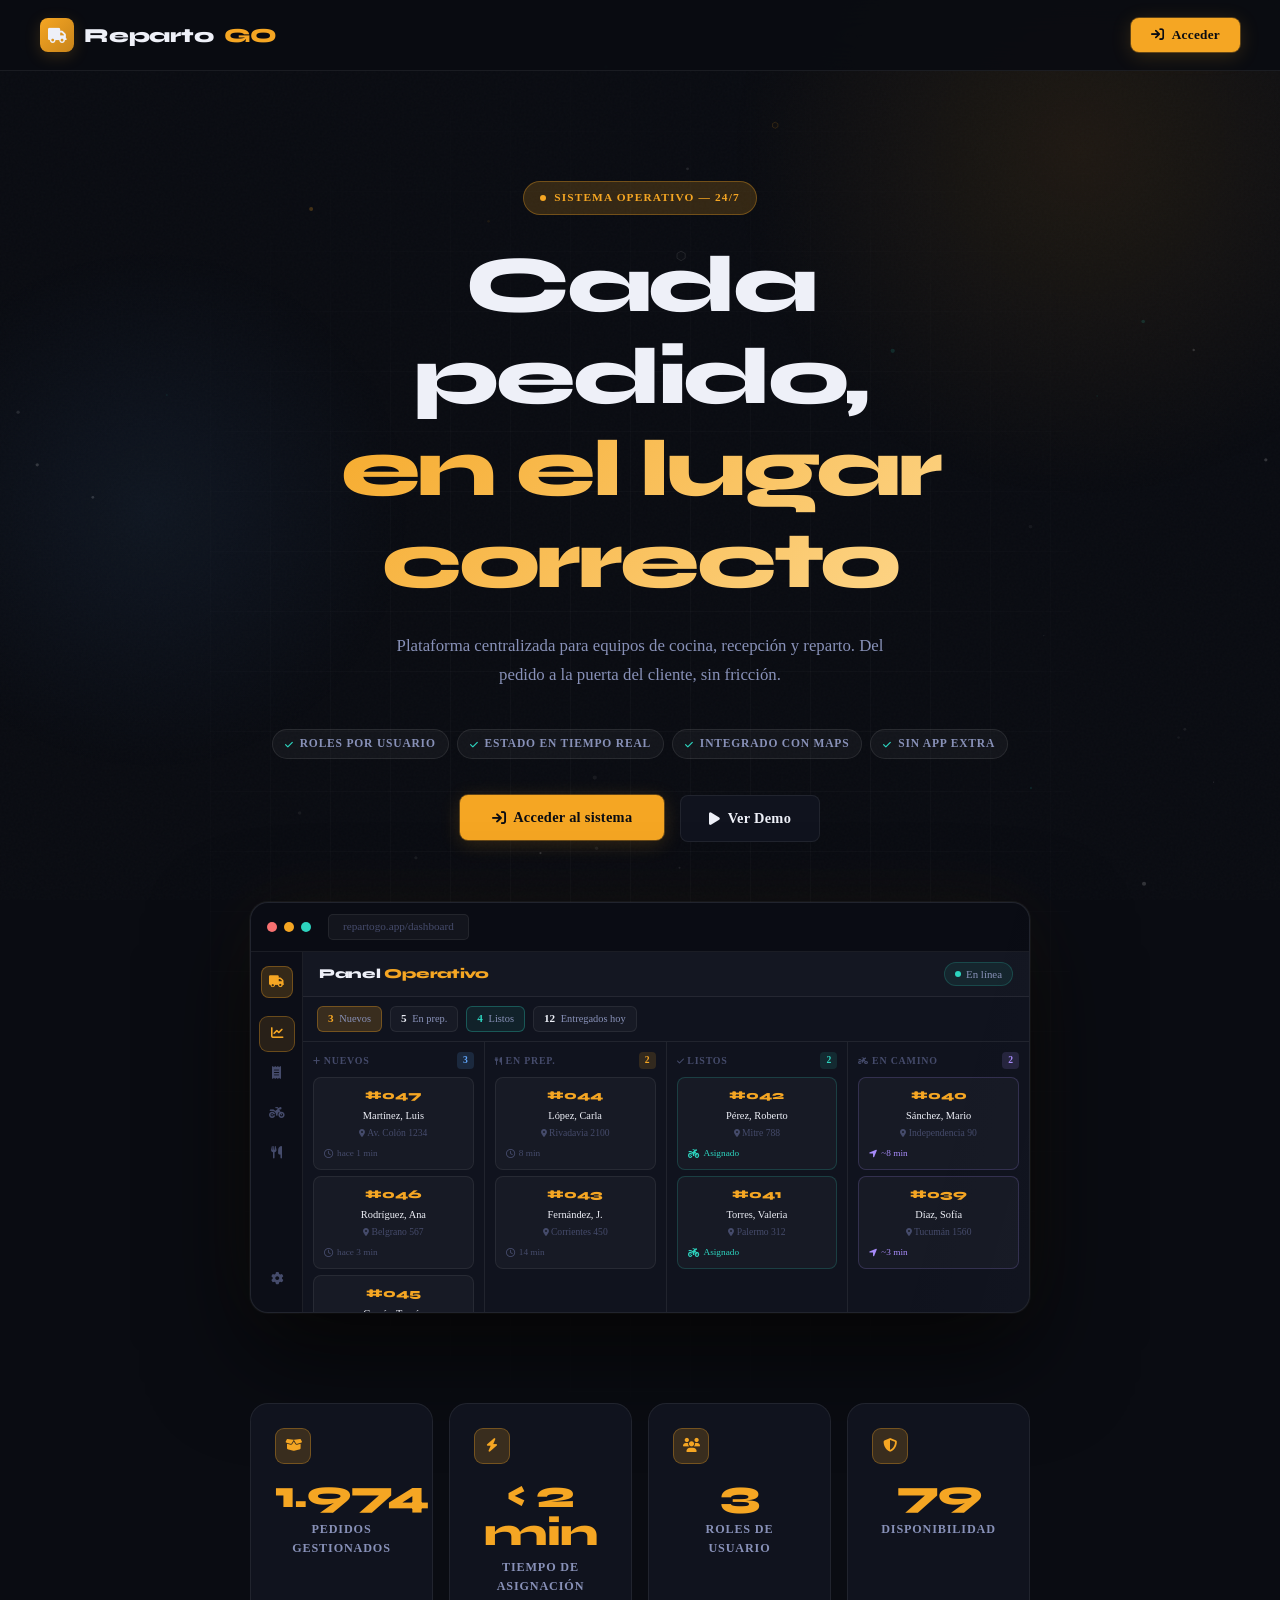
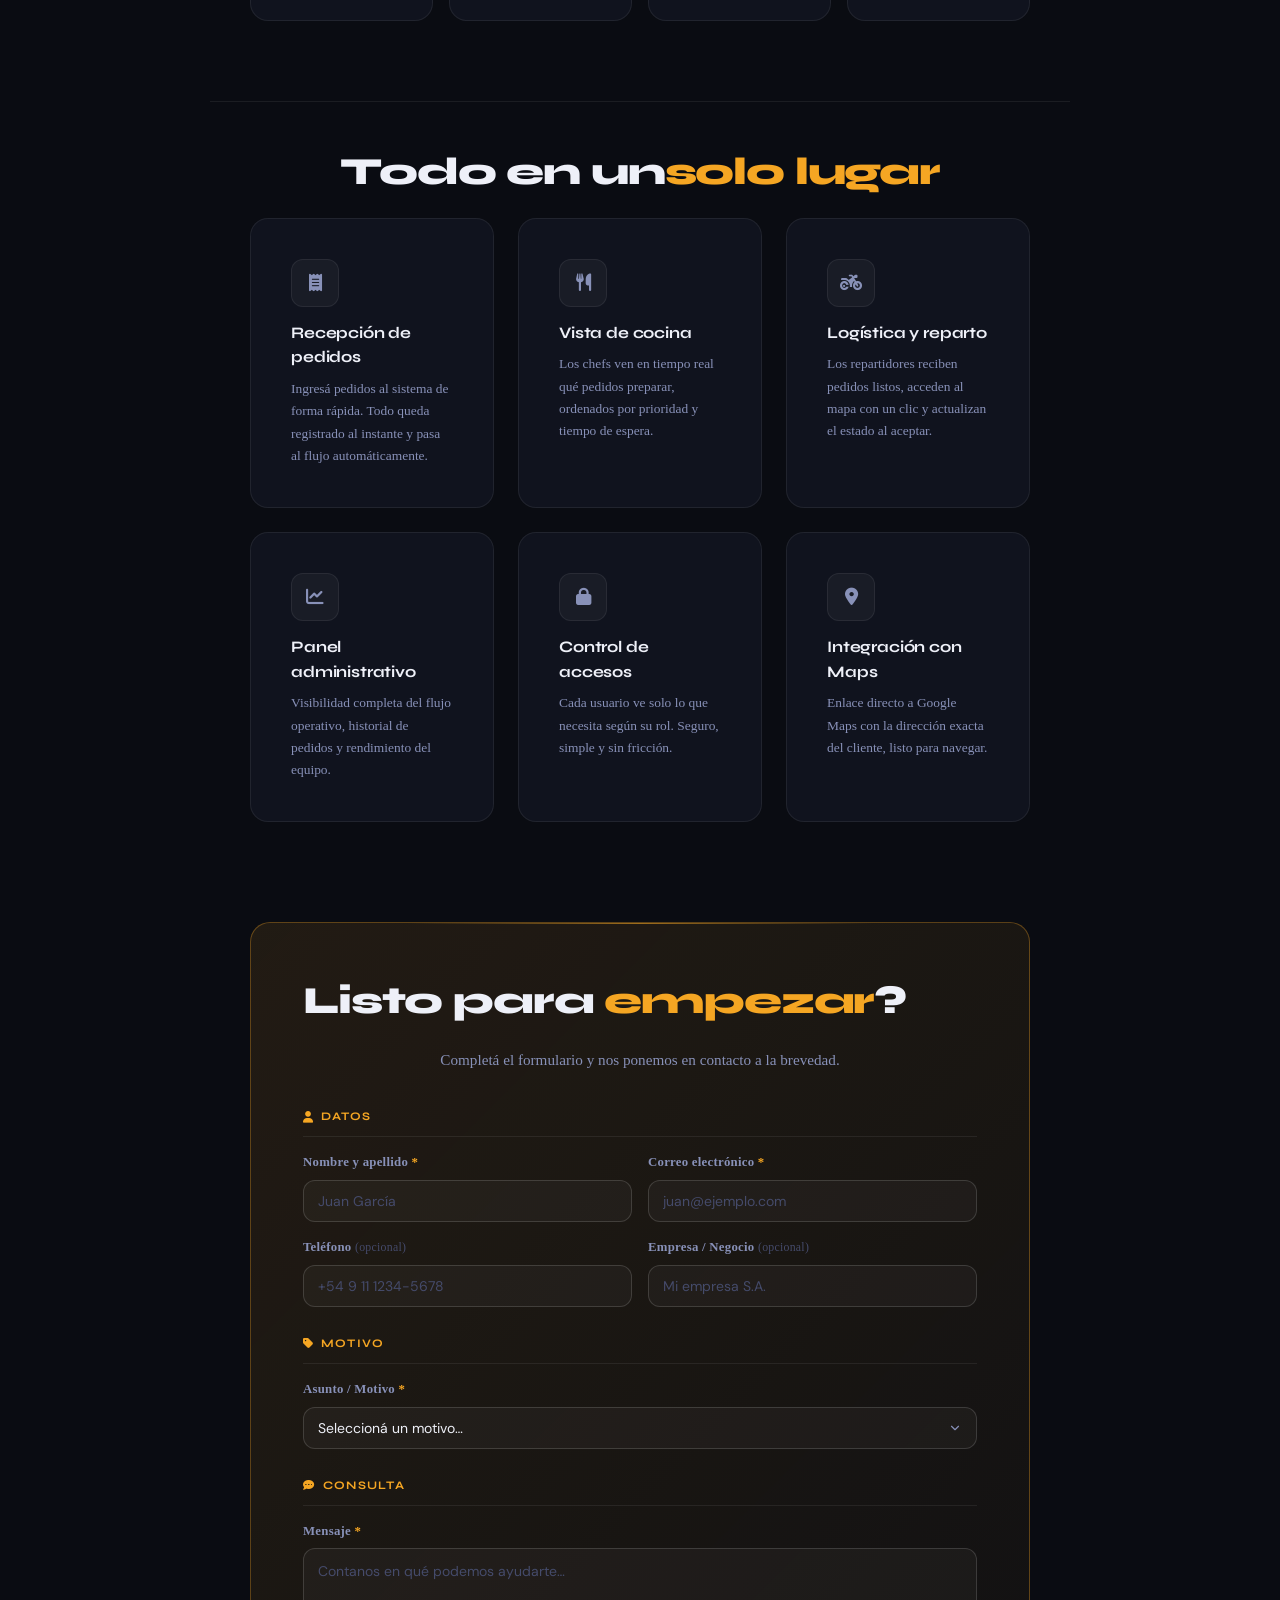
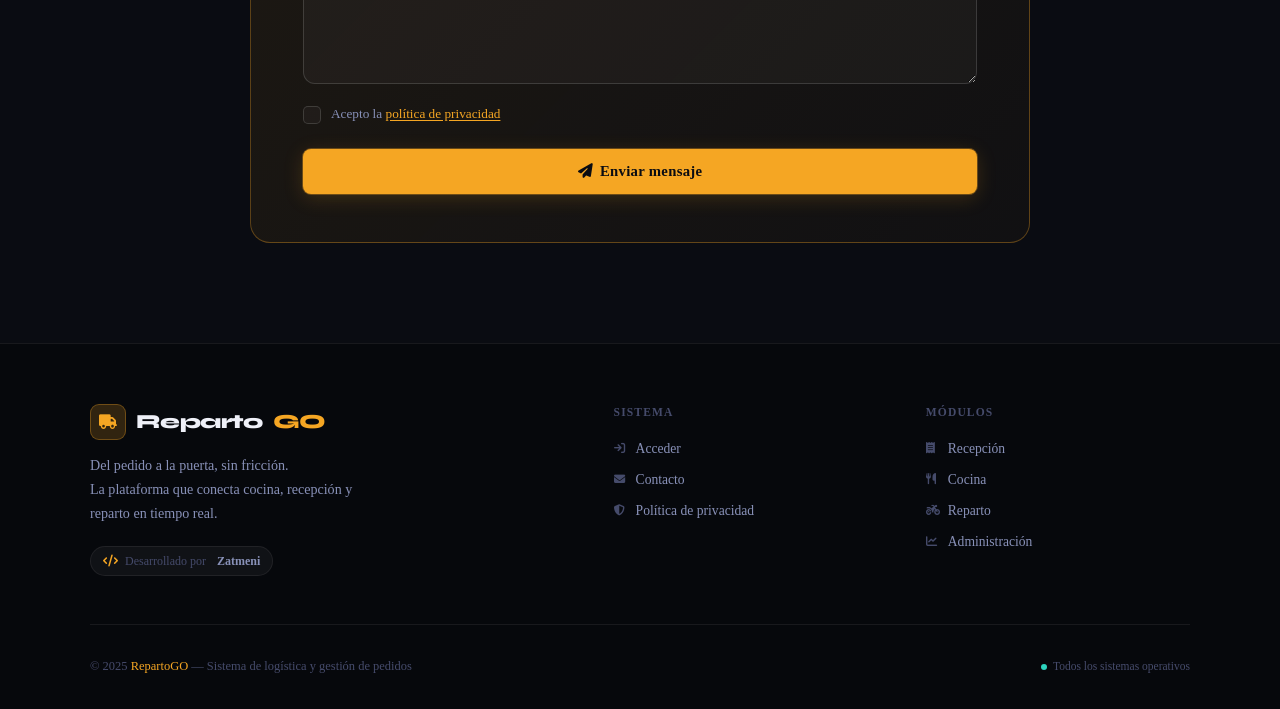
==== commit b66eec16: "estilos del home en proceso" ====
--- a/index.html
+++ b/index.html
@@ -5,26 +5,118 @@
     <meta name="viewport" content="width=device-width, initial-scale=1.0">
     <title>RepartoGO — Sistema de Logística y Pedidos</title>
     <link rel="stylesheet" href="https://cdnjs.cloudflare.com/ajax/libs/font-awesome/6.4.0/css/all.min.css">
+    <link href="https://api.fontshare.com/v2/css?f[]=boska@200&display=swap" rel="stylesheet">
     <link rel="stylesheet" href="css/styles.css">
     <style>
-        /* Scroll-triggered reveal */
+        /* ── REVEAL ─────────────────────────────────── */
         .reveal {
-            opacity: 0;
-            transform: translateY(28px);
-            transition: opacity 0.65s cubic-bezier(0.16,1,0.3,1), transform 0.65s cubic-bezier(0.16,1,0.3,1);
-        }
-        .reveal.visible {
-            opacity: 1;
-            transform: translateY(0);
-        }
-
-        /* Animated counter */
-        .stat-val[data-target] { transition: none; }
-
-        /* Grid lines decorative bg */
+            opacity: 0; transform: translateY(28px);
+            transition: opacity 0.65s cubic-bezier(0.16,1,0.3,1),
+                        transform  0.65s cubic-bezier(0.16,1,0.3,1);
+        }
+        .reveal.visible { opacity: 1; transform: translateY(0); }
+
+        /* ── HERO GRADIENT TEXT ─────────────────────── */
+        .hero-gradient {
+            background: linear-gradient(135deg, #f5a623, #fdd68a, #f5a623);
+            background-size: 200% auto;
+            -webkit-background-clip: text; -webkit-text-fill-color: transparent;
+            background-clip: text;
+            animation: gradient-move 3s linear infinite;
+        }
+        @keyframes gradient-move {
+            from { background-position: 0% center; }
+            to   { background-position: 200% center; }
+        }
+
+        /* ── TEXT CLIP REVEAL ───────────────────────── */
+        .line-reveal {
+            display: block;
+            overflow: hidden;
+            line-height: 1.15;
+        }
+        .line-reveal span {
+            display: block;
+            animation: line-up 0.75s cubic-bezier(0.16,1,0.3,1) both;
+        }
+        .line-reveal:nth-child(1) span { animation-delay: 0.05s; }
+        .line-reveal:nth-child(2) span { animation-delay: 0.2s; }
+        @keyframes line-up {
+            from { transform: translateY(110%); opacity: 0; }
+            to   { transform: translateY(0);    opacity: 1; }
+        }
+
+        /* ── FLOATING MOCKUP ────────────────────────── */
+        @keyframes float-mockup {
+            0%, 100% { transform: translateY(0px); }
+            50%       { transform: translateY(-10px); }
+        }
+        .hero-mockup {
+            animation: fadeUp 0.7s 0.5s cubic-bezier(0.16,1,0.3,1) both,
+                       float-mockup 6s 1.5s ease-in-out infinite !important;
+            position: relative;
+        }
+
+        /* ── MOCKUP SHIMMER SCAN ─────────────────────── */
+        .mockup-shimmer {
+            position: absolute; inset: 0; pointer-events: none; z-index: 10; border-radius: 18px;
+            background: linear-gradient(
+                105deg,
+                transparent 30%,
+                rgba(255,255,255,0.028) 50%,
+                transparent 70%
+            );
+            background-size: 300% 100%;
+            animation: shimmer-scan 4.5s 2s ease-in-out infinite;
+        }
+        @keyframes shimmer-scan {
+            0%   { background-position: 200% center; opacity: 0; }
+            8%   { opacity: 1; }
+            92%  { opacity: 1; }
+            100% { background-position: -100% center; opacity: 0; }
+        }
+
+        /* ── STAT CARD ENTRANCE STAGGER ─────────────── */
+        .stats-row .stat-card { opacity: 0; transform: translateY(20px); transition: opacity 0.5s, transform 0.5s; }
+        .stats-row.visible .stat-card { opacity: 1; transform: translateY(0); }
+        .stats-row.visible .stat-card:nth-child(1) { transition-delay: 0s; }
+        .stats-row.visible .stat-card:nth-child(2) { transition-delay: 0.09s; }
+        .stats-row.visible .stat-card:nth-child(3) { transition-delay: 0.18s; }
+        .stats-row.visible .stat-card:nth-child(4) { transition-delay: 0.27s; }
+
+        /* ── FEATURE CARD STAGGER ────────────────────── */
+        .features-grid .feature-card:nth-child(1).visible { transition-delay: 0s !important; }
+        .features-grid .feature-card:nth-child(2).visible { transition-delay: 0.07s !important; }
+        .features-grid .feature-card:nth-child(3).visible { transition-delay: 0.14s !important; }
+        .features-grid .feature-card:nth-child(4).visible { transition-delay: 0.21s !important; }
+        .features-grid .feature-card:nth-child(5).visible { transition-delay: 0.28s !important; }
+        .features-grid .feature-card:nth-child(6).visible { transition-delay: 0.35s !important; }
+
+        /* ── CHIPS ──────────────────────────────────── */
+        .hero-chips {
+            display: flex; justify-content: center; flex-wrap: wrap;
+            gap: 8px; margin-bottom: 36px;
+            animation: fadeUp 0.55s 0.42s cubic-bezier(0.16,1,0.3,1) both;
+        }
+        .chip {
+            display: inline-flex; align-items: center; gap: 6px;
+            font-size: 0.72rem; font-weight: 600; text-transform: uppercase;
+            letter-spacing: 0.07em; padding: 5px 12px; border-radius: 999px;
+            border: 1px solid rgba(255,255,255,0.09);
+            background: rgba(255,255,255,0.04); color: var(--text-2);
+            transition: all 0.2s;
+        }
+        .chip:hover { border-color: var(--amber-border); color: var(--amber); background: var(--amber-glow); }
+
+        /* ── PARALLAX BACKGROUND CANVAS ─────────────── */
+        #bg-canvas {
+            position: fixed; inset: 0;
+            pointer-events: none; z-index: 0; opacity: 0.45;
+        }
+
+        /* ── GRID OVERLAY ───────────────────────────── */
         .grid-bg {
-            position: absolute;
-            inset: 0;
+            position: absolute; inset: 0;
             background-image:
                 linear-gradient(rgba(255,255,255,0.025) 1px, transparent 1px),
                 linear-gradient(90deg, rgba(255,255,255,0.025) 1px, transparent 1px);
@@ -34,220 +126,264 @@
             pointer-events: none;
         }
 
-        /* Hero gradient word */
-        .hero-gradient {
-            background: linear-gradient(135deg, #f5a623, #fdd68a, #f5a623);
-            background-size: 200% auto;
-            -webkit-background-clip: text;
-            -webkit-text-fill-color: transparent;
-            background-clip: text;
-            animation: gradient-move 3s linear infinite;
-        }
-
-        @keyframes gradient-move {
-            from { background-position: 0% center; }
-            to   { background-position: 200% center; }
-        }
-
-        /* Floating tag chips */
-        .hero-chips {
-            display: flex;
-            justify-content: center;
-            flex-wrap: wrap;
-            gap: 8px;
-            margin-bottom: 36px;
-            animation: fadeUp 0.55s 0.42s cubic-bezier(0.16,1,0.3,1) both;
-        }
-
-        .chip {
-            display: inline-flex;
-            align-items: center;
-            gap: 6px;
-            font-size: 0.72rem;
-            font-weight: 600;
-            text-transform: uppercase;
-            letter-spacing: 0.07em;
-            padding: 5px 12px;
-            border-radius: 999px;
-            border: 1px solid rgba(255,255,255,0.09);
-            background: rgba(255,255,255,0.04);
-            color: var(--text-2);
-            transition: all 0.2s;
-        }
-
-        .chip:hover {
-            border-color: var(--amber-border);
-            color: var(--amber);
-            background: var(--amber-glow);
-        }
-
-        /* Screenshot mockup */
+        /* ── MOCKUP REDESIGN ─────────────────────────── */
         .hero-mockup {
-            max-width: 680px;
-            margin: 60px auto 0;
-            background: var(--bg2);
-            border: 1px solid var(--border);
-            border-radius: 16px;
-            overflow: hidden;
-            box-shadow: 0 32px 80px rgba(0,0,0,0.55), 0 0 0 1px rgba(255,255,255,0.05);
+            max-width: 820px; margin: 60px auto 0;
+            background: var(--bg2); border: 1px solid var(--border);
+            border-radius: 18px; overflow: hidden;
+            box-shadow: 0 40px 100px rgba(0,0,0,0.7),
+                        0 0 0 1px rgba(255,255,255,0.05),
+                        0 0 80px rgba(245,166,35,0.06);
             animation: fadeUp 0.7s 0.5s cubic-bezier(0.16,1,0.3,1) both;
-            position: relative;
-        }
-
-        .mockup-bar {
-            display: flex;
-            align-items: center;
-            gap: 7px;
-            padding: 12px 16px;
-            background: rgba(0,0,0,0.3);
+        }
+        .mockup-titlebar {
+            display: flex; align-items: center; gap: 7px;
+            padding: 11px 16px; background: rgba(0,0,0,0.35);
             border-bottom: 1px solid var(--border);
         }
-
-        .mockup-dot {
-            width: 10px; height: 10px;
-            border-radius: 50%;
-        }
-
+        .mockup-dot { width: 10px; height: 10px; border-radius: 50%; }
         .mockup-dot-r { background: #f87171; }
         .mockup-dot-y { background: #f5a623; }
         .mockup-dot-g { background: #2dd4bf; }
-
         .mockup-url {
-            margin-left: 12px;
-            font-size: 0.72rem;
-            color: var(--text-3);
-            background: rgba(255,255,255,0.04);
-            border: 1px solid var(--border);
-            padding: 3px 14px;
-            border-radius: 5px;
-        }
-
-        .mockup-body {
-            padding: 20px;
-        }
-
-        /* Fake card rows */
-        .fake-row {
-            display: flex;
-            align-items: center;
-            gap: 12px;
-            padding: 14px 16px;
-            background: rgba(255,255,255,0.03);
-            border: 1px solid var(--border);
-            border-radius: 10px;
-            margin-bottom: 10px;
-            animation: fadeUp 0.4s var(--ease-out) both;
-        }
-
-        .fake-row:nth-child(1) { animation-delay: 0.7s; }
-        .fake-row:nth-child(2) { animation-delay: 0.78s; }
-        .fake-row:nth-child(3) { animation-delay: 0.86s; }
-
-        .fake-id {
-            font-family: 'Syne', sans-serif;
-            font-size: 1.1rem;
-            font-weight: 800;
-            color: var(--amber);
-            min-width: 54px;
-        }
-
-        .fake-info { flex: 1; }
-
-        .fake-line {
-            height: 8px;
-            border-radius: 4px;
-            background: rgba(255,255,255,0.08);
-            margin-bottom: 5px;
-        }
-
-        .fake-line:last-child { margin-bottom: 0; width: 60%; }
-
-        .fake-badge {
-            font-size: 0.7rem;
-            font-weight: 700;
-            padding: 4px 10px;
-            border-radius: 6px;
-            text-transform: uppercase;
-            letter-spacing: 0.05em;
-        }
-
-        .badge-listo  { background: rgba(45,212,191,0.15); color: var(--teal); border: 1px solid rgba(45,212,191,0.25); }
-        .badge-camino { background: var(--amber-glow); color: var(--amber); border: 1px solid var(--amber-border); }
-        .badge-nuevo  { background: rgba(96,165,250,0.12); color: var(--blue); border: 1px solid rgba(96,165,250,0.25); }
-
-        /* CTA section */
+            margin-left: 10px; font-size: 0.7rem; color: var(--text-3);
+            background: rgba(255,255,255,0.04); border: 1px solid var(--border);
+            padding: 3px 14px; border-radius: 5px;
+        }
+
+        /* Dashboard layout */
+        .dash-wrap { display: flex; height: 360px; }
+
+        /* Sidebar */
+        .dash-sidebar {
+            width: 52px; background: rgba(0,0,0,0.25);
+            border-right: 1px solid var(--border);
+            display: flex; flex-direction: column; align-items: center;
+            padding: 14px 0; gap: 4px;
+        }
+        .dash-sb-logo {
+            width: 32px; height: 32px; border-radius: 8px;
+            background: var(--amber-glow); border: 1px solid var(--amber-border);
+            display: flex; align-items: center; justify-content: center;
+            color: var(--amber); font-size: 0.75rem; margin-bottom: 14px;
+        }
+        .dash-sb-item {
+            width: 36px; height: 36px; border-radius: 9px;
+            display: flex; align-items: center; justify-content: center;
+            color: var(--text-3); font-size: 0.78rem; transition: all 0.18s;
+        }
+        .dash-sb-item.active { background: rgba(245,166,35,0.12); color: var(--amber); border: 1px solid var(--amber-border); }
+
+        /* Main */
+        .dash-main { flex: 1; overflow: hidden; display: flex; flex-direction: column; }
+
+        /* Top bar */
+        .dash-topbar {
+            display: flex; align-items: center; justify-content: space-between;
+            padding: 10px 16px; border-bottom: 1px solid var(--border);
+            background: rgba(255,255,255,0.015);
+        }
+        .dash-topbar-title { font-family: 'Syne',sans-serif; font-size: 0.85rem; font-weight: 800; letter-spacing: -0.02em; }
+        .dash-topbar-title em { color: var(--amber); font-style: normal; }
+        .dash-status {
+            display: flex; align-items: center; gap: 5px; font-size: 0.68rem; color: var(--text-2);
+            background: rgba(45,212,191,0.08); border: 1px solid rgba(45,212,191,0.2);
+            padding: 3px 10px; border-radius: 999px;
+        }
+        .dash-status-dot {
+            width: 6px; height: 6px; border-radius: 50%; background: var(--teal);
+            animation: pulse-dot 1.8s ease-in-out infinite;
+        }
+        @keyframes pulse-dot {
+            0%,100% { opacity:1; transform:scale(1); }
+            50%      { opacity:0.5; transform:scale(0.75); }
+        }
+
+        /* Stat chips */
+        .dash-stat-row { display: flex; gap: 8px; padding: 9px 14px; border-bottom: 1px solid var(--border); }
+        .dash-stat-chip {
+            font-size: 0.65rem; padding: 3px 10px; border-radius: 6px;
+            border: 1px solid var(--border); background: rgba(255,255,255,0.03); color: var(--text-2);
+        }
+        .dash-stat-chip strong { color: var(--text); font-size: 0.7rem; margin-right: 3px; }
+        .dash-stat-chip.amber { border-color: var(--amber-border); background: var(--amber-glow); }
+        .dash-stat-chip.amber strong { color: var(--amber); }
+        .dash-stat-chip.teal  { border-color: rgba(45,212,191,0.3); background: rgba(45,212,191,0.08); }
+        .dash-stat-chip.teal  strong { color: var(--teal); }
+
+        /* Kanban */
+        .dash-kanban { flex: 1; display: flex; overflow: hidden; }
+        .dash-col {
+            flex: 1; padding: 10px; border-right: 1px solid var(--border); overflow: hidden;
+        }
+        .dash-col:last-child { border-right: none; }
+        .dash-col-header { display: flex; align-items: center; justify-content: space-between; margin-bottom: 8px; }
+        .dash-col-title { font-size: 0.62rem; font-weight: 700; text-transform: uppercase; letter-spacing: 0.08em; color: var(--text-3); }
+        .dash-col-count { font-size: 0.6rem; font-weight: 700; padding: 1px 6px; border-radius: 4px; }
+        .col-nuevo  .dash-col-count { background: rgba(96,165,250,0.15);   color: var(--blue); }
+        .col-prep   .dash-col-count { background: rgba(245,166,35,0.15);   color: var(--amber); }
+        .col-listo  .dash-col-count { background: rgba(45,212,191,0.12);   color: var(--teal); }
+        .col-camino .dash-col-count { background: rgba(167,139,250,0.15);  color: #a78bfa; }
+
+        .dash-order-card {
+            background: rgba(255,255,255,0.03); border: 1px solid var(--border);
+            border-radius: 8px; padding: 8px 10px; margin-bottom: 6px;
+            transition: border-color 0.2s, transform 0.2s;
+        }
+        .doc-num { font-family: 'Syne',sans-serif; font-size: 0.75rem; font-weight: 800; color: var(--amber); margin-bottom: 4px; }
+        .doc-name { font-size: 0.65rem; color: var(--text); margin-bottom: 2px; white-space: nowrap; overflow: hidden; text-overflow: ellipsis; }
+        .doc-addr { font-size: 0.6rem; color: var(--text-3); white-space: nowrap; overflow: hidden; text-overflow: ellipsis; }
+        .doc-time  { font-size: 0.58rem; color: var(--text-3); margin-top: 5px; display: flex; align-items: center; gap: 4px; }
+
+        @keyframes card-in {
+            from { opacity:0; transform: translateY(-8px); }
+            to   { opacity:1; transform: translateY(0); }
+        }
+        .card-animate { animation: card-in 0.4s cubic-bezier(0.16,1,0.3,1) both; }
+
+        /* ── STATS ──────────────────────────────────── */
+        .stat-card { position: relative; overflow: hidden; }
+        .stat-card::after {
+            content: ''; position: absolute; bottom: 0; left: 0; right: 0; height: 2px;
+            background: linear-gradient(90deg, transparent, var(--amber), transparent);
+            opacity: 0; transition: opacity 0.3s;
+        }
+        .stat-card:hover::after { opacity: 1; }
+        .stat-icon {
+            width: 36px; height: 36px; border-radius: 9px; margin-bottom: 12px;
+            display: flex; align-items: center; justify-content: center;
+            background: var(--amber-glow); border: 1px solid var(--amber-border);
+            color: var(--amber); font-size: 0.85rem;
+        }
+
+        /* ── FEATURES ───────────────────────────────── */
+        .feature-icon-wrap {
+            width: 48px; height: 48px; border-radius: 12px; margin-bottom: 14px;
+            display: flex; align-items: center; justify-content: center;
+            font-size: 1.1rem; background: rgba(255,255,255,0.04);
+            border: 1px solid var(--border); transition: all 0.25s; color: var(--text-2);
+        }
+        .feature-card:hover .feature-icon-wrap {
+            background: var(--amber-glow); border-color: var(--amber-border);
+            color: var(--amber); transform: scale(1.05);
+        }
+
+        /* ── CTA / CONTACT ──────────────────────────── */
         .cta-section {
-            max-width: 860px;
-            margin: 0 auto;
-            padding: 0 var(--sp-xl) 100px;
-            position: relative;
-            z-index: 1;
-        }
-
+            max-width: 860px; margin: 0 auto;
+            padding: 0 var(--sp-xl) 100px; position: relative; z-index: 1;
+        }
         .cta-card {
             background: linear-gradient(135deg, rgba(245,166,35,0.1) 0%, rgba(245,166,35,0.03) 100%);
-            border: 1px solid var(--amber-border);
-            border-radius: 20px;
-            padding: 60px var(--sp-xl);
-            text-align: center;
-            position: relative;
-            overflow: hidden;
-        }
-
+            border: 1px solid var(--amber-border); border-radius: 20px;
+            padding: 60px var(--sp-xl); text-align: center; position: relative; overflow: hidden;
+        }
         .cta-card::before {
-            content: '';
-            position: absolute;
-            top: 0; left: 20%; right: 20%;
-            height: 1px;
+            content: ''; position: absolute; top: 0; left: 20%; right: 20%; height: 1px;
             background: linear-gradient(90deg, transparent, var(--amber), transparent);
             opacity: 0.6;
         }
-
-        .cta-card h2 {
-            font-family: 'Syne', sans-serif;
-            font-size: clamp(1.6rem, 4vw, 2.4rem);
-            font-weight: 800;
-            letter-spacing: -0.03em;
-            margin-bottom: var(--sp-md);
-        }
-
-        .cta-card h2 em { color: var(--amber); font-style: normal; }
-
+        h2 {
+            font-family: 'Syne', sans-serif; font-size: clamp(1.6rem, 4vw, 2.4rem);
+            font-weight: 800; letter-spacing: -0.03em; margin-bottom: var(--sp-md);
+        }
+        h2 em { color: var(--amber); font-style: normal; }
         .cta-card p {
-            color: var(--text-2);
-            max-width: 420px;
-            margin: 0 auto var(--sp-xl);
-            font-size: 0.95rem;
-            line-height: 1.7;
+            color: var(--text-2); max-width: 420px;
+            margin: 0 auto var(--sp-xl); font-size: 0.95rem; line-height: 1.7;
+        }
+
+        /* ── FOOTER ─────────────────────────────────── */
+        .site-footer {
+            background: rgba(0,0,0,0.3); border-top: 1px solid var(--border);
+            position: relative; z-index: 1; padding: 60px var(--sp-xl) 32px;
+        }
+        .footer-inner { max-width: 1100px; margin: 0 auto; }
+        .footer-top {
+            display: grid; grid-template-columns: 1.8fr 1fr 1fr;
+            gap: 48px; padding-bottom: 48px;
+            border-bottom: 1px solid var(--border); margin-bottom: 32px;
+        }
+        .footer-brand-logo {
+            display: flex; align-items: center; gap: 10px;
+            font-family: 'Syne',sans-serif; font-size: 1.25rem;
+            font-weight: 800; letter-spacing: -0.03em;
+            color: var(--text); margin-bottom: 14px; text-decoration: none;
+        }
+        .footer-brand-icon {
+            width: 36px; height: 36px; border-radius: 9px;
+            background: var(--amber-glow); border: 1px solid var(--amber-border);
+            display: flex; align-items: center; justify-content: center;
+            color: var(--amber); font-size: 0.9rem;
+        }
+        .footer-brand-logo em { color: var(--amber); font-style: normal; }
+        .footer-tagline { font-size: 0.88rem; color: var(--text-2); line-height: 1.7; max-width: 280px; margin-bottom: 20px; }
+        .footer-dev {
+            display: inline-flex; align-items: center; gap: 7px;
+            font-size: 0.75rem; color: var(--text-3);
+            background: rgba(255,255,255,0.04); border: 1px solid var(--border);
+            padding: 5px 12px; border-radius: 999px;
+        }
+        .footer-dev i { color: var(--amber); }
+        .footer-col-title {
+            font-size: 0.72rem; font-weight: 700; text-transform: uppercase;
+            letter-spacing: 0.1em; color: var(--text-3); margin-bottom: 16px;
+        }
+        .footer-links { list-style: none; display: flex; flex-direction: column; gap: 10px; }
+        .footer-links a {
+            font-size: 0.85rem; color: var(--text-2); text-decoration: none;
+            display: flex; align-items: center; gap: 8px; transition: color 0.2s;
+        }
+        .footer-links a i { font-size: 0.7rem; color: var(--text-3); transition: color 0.2s; width: 14px; }
+        .footer-links a:hover { color: var(--amber); }
+        .footer-links a:hover i { color: var(--amber); }
+        .footer-bottom {
+            display: flex; justify-content: space-between; align-items: center;
+            flex-wrap: wrap; gap: 12px;
+        }
+        .footer-copy { font-size: 0.78rem; color: var(--text-3); }
+        .footer-copy em { color: var(--amber); font-style: normal; }
+        .footer-badge { display: flex; align-items: center; gap: 6px; font-size: 0.72rem; color: var(--text-3); }
+        .footer-badge-dot {
+            width: 6px; height: 6px; border-radius: 50%; background: var(--teal);
+            animation: pulse-dot 1.8s ease-in-out infinite;
+        }
+
+        @media (max-width: 720px) {
+            .footer-top { grid-template-columns: 1fr; gap: 32px; }
+            .dash-wrap { height: 300px; }
+            .dash-col:nth-child(3), .dash-col:nth-child(4) { display: none; }
         }
     </style>
 </head>
 <body class="home-body">
 
-    <!-- Background -->
+    <!-- PARALLAX CANVAS -->
+    <canvas id="bg-canvas"></canvas>
+
+    <!-- Background orbs -->
     <div class="home-orbs">
         <div class="home-orb-1"></div>
         <div class="home-orb-2"></div>
     </div>
 
-    <!-- Nav -->
+    <!-- NAV -->
     <nav class="home-nav">
         <a href="index.html" class="brand">
-            <div class="brand-icon">🚚</div>
+            <div class="brand-icon"><i class="fa-solid fa-truck"></i></div>
             Reparto<em>GO</em>
         </a>
-        <div style="display:flex; gap:12px; align-items:center;">
-            <a href="login.html" style="color: var(--text-2); text-decoration:none; font-size:0.85rem; font-weight:500; transition: color 0.2s;" onmouseover="this.style.color='var(--text)'" onmouseout="this.style.color='var(--text-2)'">Iniciar sesión</a>
+        <div style="display:flex;gap:12px;align-items:center;">
             <a href="login.html">
-                <button class="btn-primary" style="padding:9px 20px; font-size:0.83rem;">
-                    <i class="fa-solid fa-bolt" style="font-size:11px;"></i>
+                <button class="btn-primary" style="padding:9px 20px;font-size:0.83rem;">
+                    <i class="fa-solid fa-arrow-right-to-bracket"></i>
                     Acceder
                 </button>
             </a>
         </div>
     </nav>
 
-    <!-- Hero -->
+    <!-- HERO -->
     <section class="home-hero">
         <div class="grid-bg"></div>
 
@@ -257,8 +393,8 @@
         </div>
 
         <h1>
-            Cada pedido,<br>
-            <span class="hero-gradient">en el lugar correcto</span>
+            <span class="line-reveal"><span>Cada pedido,</span></span>
+            <span class="line-reveal"><span class="hero-gradient">en el lugar correcto</span></span>
         </h1>
 
         <p>
@@ -274,199 +410,565 @@
         </div>
 
         <div class="hero-actions">
-            <a href="login.html">
+            <a href="#contacto-seccion">
                 <button class="btn-primary">
                     <i class="fa-solid fa-arrow-right-to-bracket"></i>
                     Acceder al sistema
                 </button>
             </a>
-            <button class="btn-secondary" onclick="document.querySelector('.stats-row').scrollIntoView({behavior:'smooth'})">
-                <i class="fa-solid fa-circle-info"></i>
-                Ver más
+            <button class="btn-secondary" id="ver-demo-btn">
+                <i class="fa-solid fa-play"></i>
+                Ver Demo
             </button>
         </div>
 
-        <!-- UI Mockup -->
+        <!-- MOCKUP REDISEÑADO: mini dashboard con kanban -->
         <div class="hero-mockup">
-            <div class="mockup-bar">
+            <div class="mockup-shimmer"></div>
+            <div class="mockup-titlebar">
                 <span class="mockup-dot mockup-dot-r"></span>
                 <span class="mockup-dot mockup-dot-y"></span>
                 <span class="mockup-dot mockup-dot-g"></span>
                 <span class="mockup-url">repartogo.app/dashboard</span>
             </div>
-            <div class="mockup-body">
-                <div style="display:flex; justify-content:space-between; align-items:center; margin-bottom:16px;">
-                    <div>
-                        <div style="font-family:'Syne',sans-serif; font-size:1.3rem; font-weight:800; letter-spacing:-0.02em;">Logís<em style="color:var(--amber); font-style:normal;">tica</em></div>
-                        <div style="font-size:0.75rem; color:var(--text-2); margin-top:2px;">Pedidos listos para salir</div>
-                    </div>
-                    <div style="display:flex; align-items:center; gap:8px;">
-                        <div style="display:flex; align-items:center; gap:6px; font-size:0.72rem; color:var(--text-2); background:var(--bg3); border:1px solid var(--border); padding:5px 12px; border-radius:999px;">
-                            <span style="width:6px;height:6px;border-radius:50%;background:var(--teal);display:inline-block;"></span>
+
+            <div class="dash-wrap">
+                <!-- Sidebar icons -->
+                <div class="dash-sidebar">
+                    <div class="dash-sb-logo"><i class="fa-solid fa-truck"></i></div>
+                    <div class="dash-sb-item active"><i class="fa-solid fa-chart-line"></i></div>
+                    <div class="dash-sb-item"><i class="fa-solid fa-receipt"></i></div>
+                    <div class="dash-sb-item"><i class="fa-solid fa-motorcycle"></i></div>
+                    <div class="dash-sb-item"><i class="fa-solid fa-utensils"></i></div>
+                    <div class="dash-sb-item" style="margin-top:auto;"><i class="fa-solid fa-gear"></i></div>
+                </div>
+
+                <!-- Main content -->
+                <div class="dash-main">
+                    <div class="dash-topbar">
+                        <div class="dash-topbar-title">Panel <em>Operativo</em></div>
+                        <div class="dash-status">
+                            <span class="dash-status-dot"></span>
                             En línea
                         </div>
                     </div>
-                </div>
-
-                <div class="fake-row">
-                    <div class="fake-id">#042</div>
-                    <div class="fake-info">
-                        <div class="fake-line"></div>
-                        <div class="fake-line"></div>
+
+                    <div class="dash-stat-row">
+                        <div class="dash-stat-chip amber"><strong id="mc-nuevos">3</strong> Nuevos</div>
+                        <div class="dash-stat-chip"><strong>5</strong> En prep.</div>
+                        <div class="dash-stat-chip teal"><strong id="mc-listos">4</strong> Listos</div>
+                        <div class="dash-stat-chip"><strong>12</strong> Entregados hoy</div>
                     </div>
-                    <span class="fake-badge badge-listo">Listo</span>
-                </div>
-                <div class="fake-row">
-                    <div class="fake-id">#039</div>
-                    <div class="fake-info">
-                        <div class="fake-line"></div>
-                        <div class="fake-line"></div>
+
+                    <!-- Kanban columns -->
+                    <div class="dash-kanban">
+
+                        <div class="dash-col col-nuevo">
+                            <div class="dash-col-header">
+                                <span class="dash-col-title"><i class="fa-solid fa-plus" style="font-size:.5rem;margin-right:3px;"></i>Nuevos</span>
+                                <span class="dash-col-count" id="cnt-nuevo">3</span>
+                            </div>
+                            <div id="col-nuevo-cards">
+                                <div class="dash-order-card card-animate" style="animation-delay:.7s">
+                                    <div class="doc-num">#047</div>
+                                    <div class="doc-name">Martínez, Luis</div>
+                                    <div class="doc-addr"><i class="fa-solid fa-location-dot" style="font-size:.5rem;color:var(--text-3)"></i> Av. Colón 1234</div>
+                                    <div class="doc-time"><i class="fa-regular fa-clock"></i> hace 1 min</div>
+                                </div>
+                                <div class="dash-order-card card-animate" style="animation-delay:.78s">
+                                    <div class="doc-num">#046</div>
+                                    <div class="doc-name">Rodríguez, Ana</div>
+                                    <div class="doc-addr"><i class="fa-solid fa-location-dot" style="font-size:.5rem;color:var(--text-3)"></i> Belgrano 567</div>
+                                    <div class="doc-time"><i class="fa-regular fa-clock"></i> hace 3 min</div>
+                                </div>
+                                <div class="dash-order-card card-animate" style="animation-delay:.86s">
+                                    <div class="doc-num">#045</div>
+                                    <div class="doc-name">García, Tomás</div>
+                                    <div class="doc-addr"><i class="fa-solid fa-location-dot" style="font-size:.5rem;color:var(--text-3)"></i> San Martín 890</div>
+                                    <div class="doc-time"><i class="fa-regular fa-clock"></i> hace 5 min</div>
+                                </div>
+                            </div>
+                        </div>
+
+                        <div class="dash-col col-prep">
+                            <div class="dash-col-header">
+                                <span class="dash-col-title"><i class="fa-solid fa-utensils" style="font-size:.5rem;margin-right:3px;"></i>En prep.</span>
+                                <span class="dash-col-count">2</span>
+                            </div>
+                            <div class="dash-order-card card-animate" style="animation-delay:.72s">
+                                <div class="doc-num">#044</div>
+                                <div class="doc-name">López, Carla</div>
+                                <div class="doc-addr"><i class="fa-solid fa-location-dot" style="font-size:.5rem;color:var(--text-3)"></i> Rivadavia 2100</div>
+                                <div class="doc-time"><i class="fa-regular fa-clock"></i> 8 min</div>
+                            </div>
+                            <div class="dash-order-card card-animate" style="animation-delay:.80s">
+                                <div class="doc-num">#043</div>
+                                <div class="doc-name">Fernández, J.</div>
+                                <div class="doc-addr"><i class="fa-solid fa-location-dot" style="font-size:.5rem;color:var(--text-3)"></i> Corrientes 450</div>
+                                <div class="doc-time"><i class="fa-regular fa-clock"></i> 14 min</div>
+                            </div>
+                        </div>
+
+                        <div class="dash-col col-listo">
+                            <div class="dash-col-header">
+                                <span class="dash-col-title"><i class="fa-solid fa-check" style="font-size:.5rem;margin-right:3px;"></i>Listos</span>
+                                <span class="dash-col-count">2</span>
+                            </div>
+                            <div class="dash-order-card card-animate" style="animation-delay:.74s;border-color:rgba(45,212,191,0.2)">
+                                <div class="doc-num">#042</div>
+                                <div class="doc-name">Pérez, Roberto</div>
+                                <div class="doc-addr"><i class="fa-solid fa-location-dot" style="font-size:.5rem;color:var(--text-3)"></i> Mitre 788</div>
+                                <div class="doc-time"><i class="fa-solid fa-motorcycle" style="color:var(--teal)"></i> <span style="color:var(--teal)">Asignado</span></div>
+                            </div>
+                            <div class="dash-order-card card-animate" style="animation-delay:.82s;border-color:rgba(45,212,191,0.2)">
+                                <div class="doc-num">#041</div>
+                                <div class="doc-name">Torres, Valeria</div>
+                                <div class="doc-addr"><i class="fa-solid fa-location-dot" style="font-size:.5rem;color:var(--text-3)"></i> Palermo 312</div>
+                                <div class="doc-time"><i class="fa-solid fa-motorcycle" style="color:var(--teal)"></i> <span style="color:var(--teal)">Asignado</span></div>
+                            </div>
+                        </div>
+
+                        <div class="dash-col col-camino">
+                            <div class="dash-col-header">
+                                <span class="dash-col-title"><i class="fa-solid fa-motorcycle" style="font-size:.5rem;margin-right:3px;"></i>En camino</span>
+                                <span class="dash-col-count">2</span>
+                            </div>
+                            <div class="dash-order-card card-animate" style="animation-delay:.76s;border-color:rgba(167,139,250,0.2)">
+                                <div class="doc-num">#040</div>
+                                <div class="doc-name">Sánchez, Mario</div>
+                                <div class="doc-addr"><i class="fa-solid fa-location-dot" style="font-size:.5rem;color:var(--text-3)"></i> Independencia 90</div>
+                                <div class="doc-time"><i class="fa-solid fa-location-arrow" style="color:#a78bfa"></i> <span style="color:#a78bfa">~8 min</span></div>
+                            </div>
+                            <div class="dash-order-card card-animate" style="animation-delay:.84s;border-color:rgba(167,139,250,0.2)">
+                                <div class="doc-num">#039</div>
+                                <div class="doc-name">Díaz, Sofía</div>
+                                <div class="doc-addr"><i class="fa-solid fa-location-dot" style="font-size:.5rem;color:var(--text-3)"></i> Tucumán 1560</div>
+                                <div class="doc-time"><i class="fa-solid fa-location-arrow" style="color:#a78bfa"></i> <span style="color:#a78bfa">~3 min</span></div>
+                            </div>
+                        </div>
+
                     </div>
-                    <span class="fake-badge badge-camino">En camino</span>
-                </div>
-                <div class="fake-row">
-                    <div class="fake-id">#041</div>
-                    <div class="fake-info">
-                        <div class="fake-line"></div>
-                        <div class="fake-line"></div>
-                    </div>
-                    <span class="fake-badge badge-nuevo">Nuevo</span>
                 </div>
             </div>
         </div>
     </section>
 
-    <!-- Stats -->
+    <!-- STATS -->
     <div class="stats-row reveal">
         <div class="stat-card">
-            <div class="stat-val" data-target="99">0</div>
-            <div class="stat-label">% Uptime garantizado</div>
+            <div class="stat-icon"><i class="fa-solid fa-box-open"></i></div>
+            <div class="stat-val" data-target="2400" data-suffix="+">0</div>
+            <div class="stat-label">Pedidos gestionados</div>
         </div>
         <div class="stat-card">
-            <div class="stat-val">&lt; 2s</div>
-            <div class="stat-label">Actualización de estado</div>
+            <div class="stat-icon"><i class="fa-solid fa-bolt"></i></div>
+            <div class="stat-val">&lt;&nbsp;2 min</div>
+            <div class="stat-label">Tiempo de asignación</div>
         </div>
         <div class="stat-card">
+            <div class="stat-icon"><i class="fa-solid fa-users"></i></div>
             <div class="stat-val" data-target="5">0</div>
-            <div class="stat-label">Roles disponibles</div>
+            <div class="stat-label">Roles de usuario</div>
         </div>
         <div class="stat-card">
-            <div class="stat-val">∞</div>
-            <div class="stat-label">Pedidos simultáneos</div>
+            <div class="stat-icon"><i class="fa-solid fa-shield-halved"></i></div>
+            <div class="stat-val" data-target="99" data-suffix=".9%">0</div>
+            <div class="stat-label">Disponibilidad</div>
         </div>
     </div>
 
     <hr class="home-divider reveal">
 
-    <!-- Features -->
+    <h2 class="titulo-seccion">Todo en un <em>solo lugar</em></h2>
+
+    <!-- FEATURES -->
     <div class="features-grid">
         <div class="feature-card reveal">
-            <div class="feature-icon">🧾</div>
+            <div class="feature-icon-wrap"><i class="fa-solid fa-receipt"></i></div>
             <h3>Recepción de pedidos</h3>
             <p>Ingresá pedidos al sistema de forma rápida. Todo queda registrado al instante y pasa al flujo automáticamente.</p>
         </div>
         <div class="feature-card reveal">
-            <div class="feature-icon">👨‍🍳</div>
+            <div class="feature-icon-wrap"><i class="fa-solid fa-utensils"></i></div>
             <h3>Vista de cocina</h3>
             <p>Los chefs ven en tiempo real qué pedidos preparar, ordenados por prioridad y tiempo de espera.</p>
         </div>
         <div class="feature-card reveal">
-            <div class="feature-icon">🛵</div>
+            <div class="feature-icon-wrap"><i class="fa-solid fa-motorcycle"></i></div>
             <h3>Logística y reparto</h3>
             <p>Los repartidores reciben pedidos listos, acceden al mapa con un clic y actualizan el estado al aceptar.</p>
         </div>
         <div class="feature-card reveal">
-            <div class="feature-icon">📊</div>
+            <div class="feature-icon-wrap"><i class="fa-solid fa-chart-line"></i></div>
             <h3>Panel administrativo</h3>
             <p>Visibilidad completa del flujo operativo, historial de pedidos y rendimiento del equipo.</p>
         </div>
         <div class="feature-card reveal">
-            <div class="feature-icon">🔐</div>
+            <div class="feature-icon-wrap"><i class="fa-solid fa-lock"></i></div>
             <h3>Control de accesos</h3>
             <p>Cada usuario ve solo lo que necesita según su rol. Seguro, simple y sin fricción.</p>
         </div>
         <div class="feature-card reveal">
-            <div class="feature-icon">📍</div>
+            <div class="feature-icon-wrap"><i class="fa-solid fa-location-dot"></i></div>
             <h3>Integración con Maps</h3>
             <p>Enlace directo a Google Maps con la dirección exacta del cliente, listo para navegar.</p>
         </div>
     </div>
 
-    <!-- CTA -->
-    <div class="cta-section reveal">
-        <div class="cta-card">
+    <!-- CONTACTO -->
+    <div class="cta-section reveal" id="contacto-seccion">
+        <div class="cta-card contact-card">
             <h2>Listo para <em>empezar</em>?</h2>
-            <p>Accedé al sistema con tus credenciales y empezá a gestionar los pedidos de hoy.</p>
-            <a href="login.html">
-                <button class="btn-primary" style="padding: 14px 36px; font-size: 0.92rem;">
-                    <i class="fa-solid fa-arrow-right-to-bracket"></i>
-                    Ingresar al sistema
-                </button>
-            </a>
+            <p class="contact-intro">Completá el formulario y nos ponemos en contacto a la brevedad.</p>
+
+            <form id="contactForm" class="contact-form" novalidate>
+                <div class="cf-group-title"><i class="fa-solid fa-user"></i> Datos</div>
+                <div class="cf-row">
+                    <div class="cf-field">
+                        <label for="cf-nombre">Nombre y apellido <span class="req">*</span></label>
+                        <input type="text" id="cf-nombre" name="nombre" placeholder="Juan García" required>
+                    </div>
+                    <div class="cf-field">
+                        <label for="cf-email">Correo electrónico <span class="req">*</span></label>
+                        <input type="email" id="cf-email" name="email" placeholder="juan@ejemplo.com" required>
+                    </div>
+                </div>
+                <div class="cf-row">
+                    <div class="cf-field">
+                        <label for="cf-telefono">Teléfono <span class="opt">(opcional)</span></label>
+                        <input type="tel" id="cf-telefono" name="telefono" placeholder="+54 9 11 1234-5678">
+                    </div>
+                    <div class="cf-field">
+                        <label for="cf-empresa">Empresa / Negocio <span class="opt">(opcional)</span></label>
+                        <input type="text" id="cf-empresa" name="empresa" placeholder="Mi empresa S.A.">
+                    </div>
+                </div>
+                <div class="cf-group-title"><i class="fa-solid fa-tag"></i> Motivo</div>
+                <div class="cf-field cf-field-full">
+                    <label for="cf-asunto">Asunto / Motivo <span class="req">*</span></label>
+                    <select id="cf-asunto" name="asunto" required>
+                        <option value="" disabled selected>Seleccioná un motivo…</option>
+                        <option value="Consulta general">Consulta general</option>
+                        <option value="Solicitar información">Solicitar información</option>
+                        <option value="Contratar servicio">Contratar servicio</option>
+                        <option value="Soporte técnico">Soporte técnico</option>
+                        <option value="Otro">Otro</option>
+                    </select>
+                </div>
+                <div class="cf-group-title"><i class="fa-solid fa-comment-dots"></i> Consulta</div>
+                <div class="cf-field cf-field-full">
+                    <label for="cf-mensaje">Mensaje <span class="req">*</span></label>
+                    <textarea id="cf-mensaje" name="mensaje" rows="5" placeholder="Contanos en qué podemos ayudarte…" required></textarea>
+                </div>
+                <div class="cf-legal">
+                    <label class="cf-checkbox-label">
+                        <input type="checkbox" id="cf-privacidad" name="privacidad" required>
+                        <span class="cf-checkbox-custom"></span>
+                        <span>Acepto la <a href="#" class="cf-link">política de privacidad</a></span>
+                    </label>
+                </div>
+                <div class="cf-submit-row">
+                    <button type="submit" class="btn-primary cf-btn-submit" id="cf-submit-btn">
+                        <i class="fa-solid fa-paper-plane"></i>
+                        Enviar mensaje
+                    </button>
+                </div>
+                <div id="cf-feedback" class="cf-feedback" style="display:none;"></div>
+            </form>
         </div>
     </div>
 
-    <footer class="home-footer">
-        RepartoGO © 2025 — Sistema de logística y gestión de pedidos
+    <!-- FOOTER -->
+    <footer class="site-footer">
+        <div class="footer-inner">
+            <div class="footer-top">
+                <div>
+                    <a href="index.html" class="footer-brand-logo">
+                        <div class="footer-brand-icon"><i class="fa-solid fa-truck"></i></div>
+                        Reparto<em>GO</em>
+                    </a>
+                    <p class="footer-tagline">
+                        Del pedido a la puerta, sin fricción.<br>
+                        La plataforma que conecta cocina, recepción y reparto en tiempo real.
+                    </p>
+                    <div class="footer-dev">
+                        <i class="fa-solid fa-code"></i>
+                        Desarrollado por <strong style="color:var(--text-2);margin-left:4px;">Zatmeni</strong>
+                    </div>
+                </div>
+
+                <div>
+                    <p class="footer-col-title">Sistema</p>
+                    <ul class="footer-links">
+                        <li><a href="login.html"><i class="fa-solid fa-arrow-right-to-bracket"></i> Acceder</a></li>
+                        <li><a href="#contacto-seccion"><i class="fa-solid fa-envelope"></i> Contacto</a></li>
+                        <li><a href="#"><i class="fa-solid fa-shield-halved"></i> Política de privacidad</a></li>
+                    </ul>
+                </div>
+
+                <div>
+                    <p class="footer-col-title">Módulos</p>
+                    <ul class="footer-links">
+                        <li><a href="#"><i class="fa-solid fa-receipt"></i> Recepción</a></li>
+                        <li><a href="#"><i class="fa-solid fa-utensils"></i> Cocina</a></li>
+                        <li><a href="#"><i class="fa-solid fa-motorcycle"></i> Reparto</a></li>
+                        <li><a href="#"><i class="fa-solid fa-chart-line"></i> Administración</a></li>
+                    </ul>
+                </div>
+            </div>
+
+            <div class="footer-bottom">
+                <p class="footer-copy">© 2025 <em>RepartoGO</em> — Sistema de logística y gestión de pedidos</p>
+                <div class="footer-badge">
+                    <span class="footer-badge-dot"></span>
+                    Todos los sistemas operativos
+                </div>
+            </div>
+        </div>
     </footer>
 
     <script src="js/script.js"></script>
     <script>
-        /* Scroll reveal */
-        const io = new IntersectionObserver((entries) => {
-            entries.forEach((e, i) => {
-                if (e.isIntersecting) {
-                    e.target.style.transitionDelay = (i * 0.06) + 's';
-                    e.target.classList.add('visible');
-                    io.unobserve(e.target);
+    /* ═══════════════════════════════════════════
+       CANVAS PARALLAX — nodos flotantes + líneas
+    ═══════════════════════════════════════════ */
+    (function () {
+        const canvas = document.getElementById('bg-canvas');
+        const ctx    = canvas.getContext('2d');
+        let W, H;
+        const mouse = { x: 0, y: 0 };
+        let nodes = [];
+
+        function resize() {
+            W = canvas.width  = window.innerWidth;
+            H = canvas.height = window.innerHeight;
+        }
+
+        function mkNodes(n) {
+            return Array.from({ length: n }, (_, i) => ({
+                x:        Math.random() * (window.innerWidth  || 1200),
+                y:        Math.random() * (window.innerHeight * 3 || 2400),
+                r:        Math.random() * 1.8 + 0.4,
+                drift:    Math.random() * 0.016 + 0.005,
+                parallax: Math.random() * 0.55 + 0.08,
+                opacity:  Math.random() * 0.5 + 0.12,
+                shape:    i % 6 === 0 ? 'hex' : 'circle',
+                color:    i % 5 === 0 ? '#f5a623' : (i % 4 === 0 ? '#2dd4bf' : 'rgba(255,255,255,0.7)'),
+            }));
+        }
+
+        function hexPath(cx, cy, r) {
+            ctx.beginPath();
+            for (let k = 0; k < 6; k++) {
+                const a = (Math.PI / 3) * k - Math.PI / 6;
+                k === 0
+                    ? ctx.moveTo(cx + r * Math.cos(a), cy + r * Math.sin(a))
+                    : ctx.lineTo(cx + r * Math.cos(a), cy + r * Math.sin(a));
+            }
+            ctx.closePath();
+        }
+
+        function draw() {
+            ctx.clearRect(0, 0, W, H);
+            const sy = window.scrollY;
+
+            nodes.forEach((n, i) => {
+                const vy = n.y - sy * n.parallax;
+
+                // slow mouse attract
+                n.x += (mouse.x - n.x) * 0.00012;
+                n.y += (mouse.y - vy)  * 0.00012;
+                n.y -= n.drift;
+                if (n.y < -40) n.y = H * 3;
+                if (vy < -40 || vy > H + 40) return;
+
+                ctx.globalAlpha = n.opacity;
+                ctx.fillStyle   = n.color;
+
+                if (n.shape === 'hex') {
+                    hexPath(n.x, vy, n.r * 3.8);
+                    ctx.strokeStyle = n.color;
+                    ctx.lineWidth   = 0.7;
+                    ctx.stroke();
+                    ctx.globalAlpha = n.opacity * 0.1;
+                    ctx.fill();
+                } else {
+                    ctx.beginPath();
+                    ctx.arc(n.x, vy, n.r, 0, Math.PI * 2);
+                    ctx.fill();
+                }
+
+                // connecting lines (sparse)
+                if (i % 3 === 0) {
+                    for (let j = i + 1; j < Math.min(i + 9, nodes.length); j++) {
+                        const b   = nodes[j];
+                        const bvy = b.y - sy * b.parallax;
+                        const dx  = n.x - b.x;
+                        const dy  = vy  - bvy;
+                        const d   = Math.sqrt(dx * dx + dy * dy);
+                        if (d < 150) {
+                            ctx.beginPath();
+                            ctx.moveTo(n.x, vy);
+                            ctx.lineTo(b.x, bvy);
+                            ctx.strokeStyle = `rgba(245,166,35,${(1 - d / 150) * 0.06})`;
+                            ctx.lineWidth   = 0.5;
+                            ctx.globalAlpha = 1;
+                            ctx.stroke();
+                        }
+                    }
                 }
             });
-        }, { threshold: 0.12 });
-
-        document.querySelectorAll('.reveal').forEach(el => io.observe(el));
-
-        /* Animated number counters */
-        const counterObserver = new IntersectionObserver((entries) => {
-            entries.forEach(entry => {
-                if (!entry.isIntersecting) return;
-                const els = entry.target.querySelectorAll('[data-target]');
-                els.forEach(el => {
-                    const target = parseInt(el.dataset.target);
-                    const duration = 1200;
-                    const step = 16;
-                    const increments = duration / step;
-                    let current = 0;
-                    const inc = target / increments;
-                    const timer = setInterval(() => {
-                        current += inc;
-                        if (current >= target) {
-                            el.textContent = target + (target === 99 ? '' : '');
-                            clearInterval(timer);
-                        } else {
-                            el.textContent = Math.floor(current);
-                        }
-                    }, step);
-                });
-                counterObserver.unobserve(entry.target);
+
+            ctx.globalAlpha = 1;
+            requestAnimationFrame(draw);
+        }
+
+        resize();
+        nodes = mkNodes(95);
+        draw();
+
+        window.addEventListener('resize',    resize);
+        window.addEventListener('mousemove', e => { mouse.x = e.clientX; mouse.y = e.clientY; });
+    })();
+
+    /* ═══════════════════════════════════════════
+       SCROLL REVEAL
+    ═══════════════════════════════════════════ */
+    const io = new IntersectionObserver((entries) => {
+        entries.forEach((e, i) => {
+            if (e.isIntersecting) {
+                e.target.style.transitionDelay = (i * 0.06) + 's';
+                e.target.classList.add('visible');
+                io.unobserve(e.target);
+            }
+        });
+    }, { threshold: 0.12 });
+    document.querySelectorAll('.reveal').forEach(el => io.observe(el));
+
+    /* ═══════════════════════════════════════════
+       ANIMATED COUNTERS
+    ═══════════════════════════════════════════ */
+    const counterObs = new IntersectionObserver((entries) => {
+        entries.forEach(entry => {
+            if (!entry.isIntersecting) return;
+            entry.target.querySelectorAll('[data-target]').forEach(el => {
+                const target = parseInt(el.dataset.target);
+                const suffix = el.dataset.suffix || '';
+                let current  = 0;
+                const inc    = target / (1400 / 16);
+                const t = setInterval(() => {
+                    current += inc;
+                    if (current >= target) {
+                        el.textContent = target.toLocaleString('es-AR') + suffix;
+                        clearInterval(t);
+                    } else {
+                        el.textContent = Math.floor(current).toLocaleString('es-AR');
+                    }
+                }, 16);
             });
-        }, { threshold: 0.3 });
-
-        document.querySelectorAll('.stats-row').forEach(el => counterObserver.observe(el));
-
-        /* Tilt effect on feature cards */
-        document.querySelectorAll('.feature-card').forEach(card => {
-            card.addEventListener('mousemove', (e) => {
-                const rect = card.getBoundingClientRect();
-                const x = (e.clientX - rect.left) / rect.width - 0.5;
-                const y = (e.clientY - rect.top) / rect.height - 0.5;
-                card.style.transform = `translateY(-5px) rotateY(${x * 6}deg) rotateX(${-y * 6}deg)`;
-                card.style.transition = 'transform 0.1s';
+            counterObs.unobserve(entry.target);
+        });
+    }, { threshold: 0.3 });
+    document.querySelectorAll('.stats-row').forEach(el => counterObs.observe(el));
+
+    /* ═══════════════════════════════════════════
+       FEATURE CARD 3D TILT
+    ═══════════════════════════════════════════ */
+    document.querySelectorAll('.feature-card').forEach(card => {
+        card.addEventListener('mousemove', e => {
+            const r = card.getBoundingClientRect();
+            const x = (e.clientX - r.left)  / r.width  - 0.5;
+            const y = (e.clientY - r.top)   / r.height - 0.5;
+            card.style.transform  = `translateY(-5px) rotateY(${x*6}deg) rotateX(${-y*6}deg)`;
+            card.style.transition = 'transform 0.1s';
+        });
+        card.addEventListener('mouseleave', () => {
+            card.style.transform  = '';
+            card.style.transition = 'transform 0.4s cubic-bezier(0.16,1,0.3,1)';
+        });
+    });
+
+    /* ═══════════════════════════════════════════
+       MOCKUP LIVE — nuevo pedido cada 5s
+    ═══════════════════════════════════════════ */
+    const fakeNames   = ['Herrera, Diego','Ruiz, Paola','Castro, Esteban','Gomez, Nico','Varela, Nadia','Ortiz, Fabio','Acosta, Sol'];
+    const fakeStreets = ['Roca 224','Alvear 1100','Urquiza 890','25 de Mayo 77','Brown 540','Paz 333','Moreno 1500'];
+    let orderNum = 48;
+    let newCount = 3;
+
+    setInterval(() => {
+        orderNum++; newCount++;
+        const card = document.createElement('div');
+        card.className = 'dash-order-card card-animate';
+        card.innerHTML = `
+            <div class="doc-num">#${orderNum}</div>
+            <div class="doc-name">${fakeNames[Math.floor(Math.random()*fakeNames.length)]}</div>
+            <div class="doc-addr"><i class="fa-solid fa-location-dot" style="font-size:.5rem;color:var(--text-3)"></i> ${fakeStreets[Math.floor(Math.random()*fakeStreets.length)]}</div>
+            <div class="doc-time"><i class="fa-regular fa-clock"></i> ahora</div>`;
+        const col = document.getElementById('col-nuevo-cards');
+        col.insertBefore(card, col.firstChild);
+        if (col.children.length > 3) col.removeChild(col.lastChild);
+        document.getElementById('cnt-nuevo').textContent   = Math.min(newCount, 9);
+        document.getElementById('mc-nuevos').textContent   = Math.min(newCount, 9);
+    }, 5000);
+
+    /* ═══════════════════════════════════════════
+       VER DEMO → scroll to mockup
+    ═══════════════════════════════════════════ */
+    document.getElementById('ver-demo-btn').addEventListener('click', () => {
+        document.querySelector('.hero-mockup').scrollIntoView({ behavior: 'smooth', block: 'center' });
+    });
+
+    /* ═══════════════════════════════════════════
+       FORMULARIO CONTACTO
+    ═══════════════════════════════════════════ */
+    document.getElementById('contactForm').addEventListener('submit', async function(e) {
+        e.preventDefault();
+        const btn      = document.getElementById('cf-submit-btn');
+        const nombre   = document.getElementById('cf-nombre').value.trim();
+        const email    = document.getElementById('cf-email').value.trim();
+        const asunto   = document.getElementById('cf-asunto').value;
+        const mensaje  = document.getElementById('cf-mensaje').value.trim();
+        const privacidad = document.getElementById('cf-privacidad').checked;
+        const telefono = document.getElementById('cf-telefono').value.trim();
+        const empresa  = document.getElementById('cf-empresa').value.trim();
+
+        if (!nombre || !email || !asunto || !mensaje) {
+            showFeedback('error','<i class="fa-solid fa-circle-exclamation"></i> Por favor completá todos los campos obligatorios.');
+            return;
+        }
+        if (!privacidad) {
+            showFeedback('error','<i class="fa-solid fa-circle-exclamation"></i> Debés aceptar la política de privacidad.');
+            return;
+        }
+        btn.disabled = true;
+        btn.innerHTML = '<i class="fa-solid fa-circle-notch fa-spin"></i> Enviando…';
+        try {
+            const res  = await fetch('backend/funciones.php?action=enviarContacto', {
+                method: 'POST', headers: { 'Content-Type': 'application/json' },
+                body: JSON.stringify({ nombre, email, telefono, empresa, asunto, mensaje })
             });
-            card.addEventListener('mouseleave', () => {
-                card.style.transform = '';
-                card.style.transition = 'transform 0.4s cubic-bezier(0.16,1,0.3,1)';
-            });
-        });
+            const data = await res.json();
+            if (data.success) {
+                showFeedback('success','<i class="fa-solid fa-circle-check"></i> ¡Mensaje enviado! Te enviamos una confirmación a tu correo.');
+                document.getElementById('contactForm').reset();
+            } else {
+                showFeedback('error','<i class="fa-solid fa-circle-exclamation"></i> ' + (data.mensaje || 'Ocurrió un error.'));
+            }
+        } catch {
+            showFeedback('error','<i class="fa-solid fa-circle-exclamation"></i> Error de conexión.');
+        }
+        btn.disabled = false;
+        btn.innerHTML = '<i class="fa-solid fa-paper-plane"></i> Enviar mensaje';
+    });
+
+    function showFeedback(type, html) {
+        const fb = document.getElementById('cf-feedback');
+        fb.className    = 'cf-feedback cf-feedback--' + type;
+        fb.innerHTML    = html;
+        fb.style.display = 'flex';
+        fb.scrollIntoView({ behavior: 'smooth', block: 'nearest' });
+    }
     </script>
 </body>
 </html>
--- a/css/styles.css
+++ b/css/styles.css
@@ -24,7 +24,7 @@
     --text-3:       #454b6b;
 
     --font-d: 'Syne', sans-serif;
-    --font-b: 'DM Sans', sans-serif;
+    --font-b: 'Boska', serif;
 
     --r-sm: 8px;
     --r-md: 12px;
@@ -43,6 +43,31 @@
 
 *, *::before, *::after { box-sizing: border-box; margin: 0; padding: 0; }
 html { scroll-behavior: smooth; }
+
+/* ==========================================
+   ESTILO PARA AUTOCOMPLETADO (CHROME/EDGE/SAFARI)
+   ========================================== */
+
+/* 1. Cambiar el color del texto y del fondo del autocompletado */
+input:-webkit-autofill,
+input:-webkit-autofill:hover, 
+input:-webkit-autofill:focus, 
+input:-webkit-autofill:active {
+    /* Esto "rellena" el fondo con el color de tus inputs (--bg3) */
+    -webkit-box-shadow: 0 0 0 1000px var(--bg) inset !important;
+    
+    /* Esto cambia el color del texto a blanco o al color que desees */
+    -webkit-text-fill-color: white !important;
+    
+    /* Mantiene la tipografía de tu proyecto */
+    font-family: 'DM Sans', sans-serif !important;
+    transition: background-color 5000s ease-in-out 0s;
+}
+
+/* 2. Opcional: Ajustar el borde durante el autocompletado */
+input:-webkit-autofill {
+    border: 1px solid var(--border-hi) !important;
+}
 
 body {
     font-family: var(--font-b);
@@ -107,7 +132,7 @@
 }
 
 /* ── UTILITIES ──────────────────────── */
-.hidden { display: none !important; }
+.hidden { display: none; }
 
 /* ── APP LAYOUT ─────────────────────── */
 .app-wrapper {
@@ -611,7 +636,7 @@
 .login-brand h1 em { color: var(--amber); font-style: normal; }
 
 .login-brand p {
-    font-size: 0.83rem;
+    font-size: 1rem;
     color: var(--text-2);
     margin-top: 4px;
 }
@@ -654,7 +679,7 @@
 
 .form-group label {
     display: block;
-    font-size: 0.71rem;
+    font-size: 0.8rem;
     font-weight: 600;
     text-transform: uppercase;
     letter-spacing: 0.09em;
@@ -749,7 +774,7 @@
 
 .login-footer a {
     color: var(--text-2);
-    font-size: 0.82rem;
+    font-size: 1rem;
     text-decoration: none;
     transition: color 0.2s;
     font-weight: 500;
@@ -1049,4 +1074,319 @@
     .user-info { display: none; }
     .pedido-header { flex-direction: column; gap: var(--sp-xs); }
     .pedido-actions { flex-direction: column; }
+}
+/* ==========================================
+   ÍCONO DE FONDO (MARCA DE AGUA)
+   ========================================== */
+/* ==========================================
+   DECORACIÓN PROFESIONAL (CAMIÓN + BOLSA)
+   ========================================== */
+.bg-decorative {
+    position: fixed;
+    top: 0;
+    left: 0;
+    width: 100%;
+    height: 100%;
+    z-index: 0;
+    pointer-events: none;
+    overflow: hidden;
+}
+
+.bg-decorative i {
+    position: absolute;
+    color: rgba(100, 100, 100, 0.064);
+    font-size: 22vw; 
+    transition: all 0.5s ease;
+}
+.bg-decorative i:nth-child(1) { /* Camión */
+    font-size: 22vw; 
+}
+.bg-decorative i:nth-child(2) { /* Camión */
+    font-size: 22vw; 
+}
+
+/* Camión: Más hacia el centro desde arriba a la izquierda */
+.truck-1 {
+    top: 15%;  /* Antes 5% */
+    left: 8%;  /* Antes 2% */
+    transform: rotate(-12deg);
+    filter: blur(1px);
+}
+
+/* Bolsa: Más hacia el centro desde abajo a la derecha */
+.delivery-bag {
+    bottom: 12%; /* Antes 5% */
+    right: 12%;  /* Antes 5% */
+    transform: rotate(10deg);
+    font-size: 18vw; 
+}
+
+/* Mantenemos el login por encima */
+.login-wrapper {
+    position: relative;
+    z-index: 5;
+}
+/* Si quieres que se vea mejor en celulares, ajustamos el tamaño */
+@media (max-width: 768px) {
+    .bg-watermark {
+        font-size: 80vw;
+    }
+}
+
+#resultados-busqueda-productos {
+    background: var(--bg3);
+    border: 1px solid var(--border-hi);
+    border-radius: 8px;
+    margin-top: 5px;
+    max-height: 200px;
+    overflow-y: auto;
+    position: absolute;
+    width: 100%;
+    z-index: 100;
+    list-style: none;
+    padding: 0;
+}
+
+#resultados-busqueda-productos li:hover {
+    background: rgba(255,255,255,0.05);
+}
+
+
+.titulo-seccion{
+    display: flex;
+    justify-content: center;
+}
+/* ==========================================
+   FORMULARIO DE CONTACTO
+   ========================================== */
+
+.contact-card {
+    text-align: left !important;
+    padding: 48px 52px !important;
+}
+
+.contact-intro {
+    text-align: center;
+    color: var(--text-2);
+    font-size: 0.95rem;
+    line-height: 1.7;
+    max-width: 480px;
+    margin: 0 auto 36px !important;
+}
+
+.contact-form {
+    width: 100%;
+}
+
+/* Títulos de grupo */
+.cf-group-title {
+    font-family: 'Syne', sans-serif;
+    font-size: 0.72rem;
+    font-weight: 700;
+    text-transform: uppercase;
+    letter-spacing: 0.1em;
+    color: var(--amber);
+    display: flex;
+    align-items: center;
+    gap: 7px;
+    margin-bottom: 16px;
+    padding-bottom: 10px;
+    border-bottom: 1px solid var(--border);
+    margin-top: 28px;
+}
+
+.cf-group-title:first-child { margin-top: 0; }
+
+/* Filas y campos */
+.cf-row {
+    display: grid;
+    grid-template-columns: 1fr 1fr;
+    gap: 16px;
+    margin-bottom: 16px;
+}
+
+.cf-field {
+    display: flex;
+    flex-direction: column;
+    gap: 7px;
+}
+
+.cf-field-full {
+    width: 100%;
+    margin-bottom: 16px;
+}
+
+.cf-field label,
+.cf-field-full label {
+    font-size: 0.8rem;
+    font-weight: 600;
+    color: var(--text-2);
+    letter-spacing: 0.02em;
+}
+
+.req { color: var(--amber); }
+.opt { color: var(--text-3); font-weight: 400; font-size: 0.74rem; }
+
+.cf-field input,
+.cf-field-full input,
+.cf-field select,
+.cf-field-full select,
+.cf-field textarea,
+.cf-field-full textarea {
+    background: rgba(255,255,255,0.035);
+    border: 1px solid var(--border-hi);
+    border-radius: var(--r-md);
+    color: var(--text);
+    font-family: 'DM Sans', sans-serif;
+    font-size: 0.875rem;
+    padding: 11px 14px;
+    transition: border-color 0.2s, box-shadow 0.2s, background 0.2s;
+    outline: none;
+    width: 100%;
+}
+
+.cf-field input::placeholder,
+.cf-field-full input::placeholder,
+.cf-field textarea::placeholder,
+.cf-field-full textarea::placeholder {
+    color: var(--text-3);
+}
+
+.cf-field input:focus,
+.cf-field-full input:focus,
+.cf-field select:focus,
+.cf-field-full select:focus,
+.cf-field textarea:focus,
+.cf-field-full textarea:focus {
+    border-color: var(--amber-border);
+    box-shadow: 0 0 0 3px var(--amber-glow);
+    background: rgba(245,166,35,0.04);
+}
+
+/* Select arrow */
+.cf-field select,
+.cf-field-full select {
+    appearance: none;
+    -webkit-appearance: none;
+    background-image: url("data:image/svg+xml,%3Csvg xmlns='http://www.w3.org/2000/svg' width='14' height='14' viewBox='0 0 24 24' fill='none' stroke='%238891b8' stroke-width='2' stroke-linecap='round' stroke-linejoin='round'%3E%3Cpolyline points='6 9 12 15 18 9'%3E%3C/polyline%3E%3C/svg%3E");
+    background-repeat: no-repeat;
+    background-position: right 14px center;
+    padding-right: 40px;
+    cursor: pointer;
+}
+
+.cf-field select option,
+.cf-field-full select option {
+    background: var(--bg2);
+    color: var(--text);
+}
+
+.cf-field textarea,
+.cf-field-full textarea {
+    resize: vertical;
+    min-height: 120px;
+    line-height: 1.6;
+}
+
+/* Checkbox legal */
+.cf-legal {
+    margin: 20px 0 24px;
+}
+
+.cf-checkbox-label {
+    display: flex;
+    align-items: center;
+    gap: 10px;
+    cursor: pointer;
+    font-size: 0.83rem;
+    color: var(--text-2);
+    user-select: none;
+}
+
+.cf-checkbox-label input[type="checkbox"] {
+    display: none;
+}
+
+.cf-checkbox-custom {
+    width: 18px;
+    height: 18px;
+    min-width: 18px;
+    border: 1.5px solid var(--border-hi);
+    border-radius: 5px;
+    background: rgba(255,255,255,0.03);
+    display: flex;
+    align-items: center;
+    justify-content: center;
+    transition: all 0.2s;
+    position: relative;
+}
+
+.cf-checkbox-label input[type="checkbox"]:checked + .cf-checkbox-custom {
+    background: var(--amber);
+    border-color: var(--amber);
+}
+
+.cf-checkbox-label input[type="checkbox"]:checked + .cf-checkbox-custom::after {
+    content: '';
+    width: 5px;
+    height: 9px;
+    border: 2px solid #000;
+    border-top: none;
+    border-left: none;
+    transform: rotate(45deg) translateY(-1px);
+    display: block;
+}
+
+.cf-link {
+    color: var(--amber);
+    text-decoration: underline;
+    text-underline-offset: 2px;
+}
+
+/* Botón submit */
+.cf-submit-row {
+    display: flex;
+    justify-content: center;
+}
+
+.cf-btn-submit {
+    padding: 14px 40px !important;
+    font-size: 0.92rem !important;
+    width: 100%;
+    justify-content: center;
+}
+
+/* Feedback */
+.cf-feedback {
+    margin-top: 20px;
+    padding: 14px 18px;
+    border-radius: var(--r-md);
+    font-size: 0.85rem;
+    font-weight: 500;
+    display: flex;
+    align-items: center;
+    gap: 10px;
+    animation: fadeUp 0.3s var(--ease-out) both;
+}
+
+.cf-feedback--success {
+    background: rgba(45,212,191,0.12);
+    border: 1px solid rgba(45,212,191,0.3);
+    color: var(--teal);
+}
+
+.cf-feedback--error {
+    background: rgba(248,113,113,0.1);
+    border: 1px solid rgba(248,113,113,0.3);
+    color: var(--red);
+}
+
+/* Responsive */
+@media (max-width: 640px) {
+    .contact-card {
+        padding: 32px 24px !important;
+    }
+    .cf-row {
+        grid-template-columns: 1fr;
+    }
 }
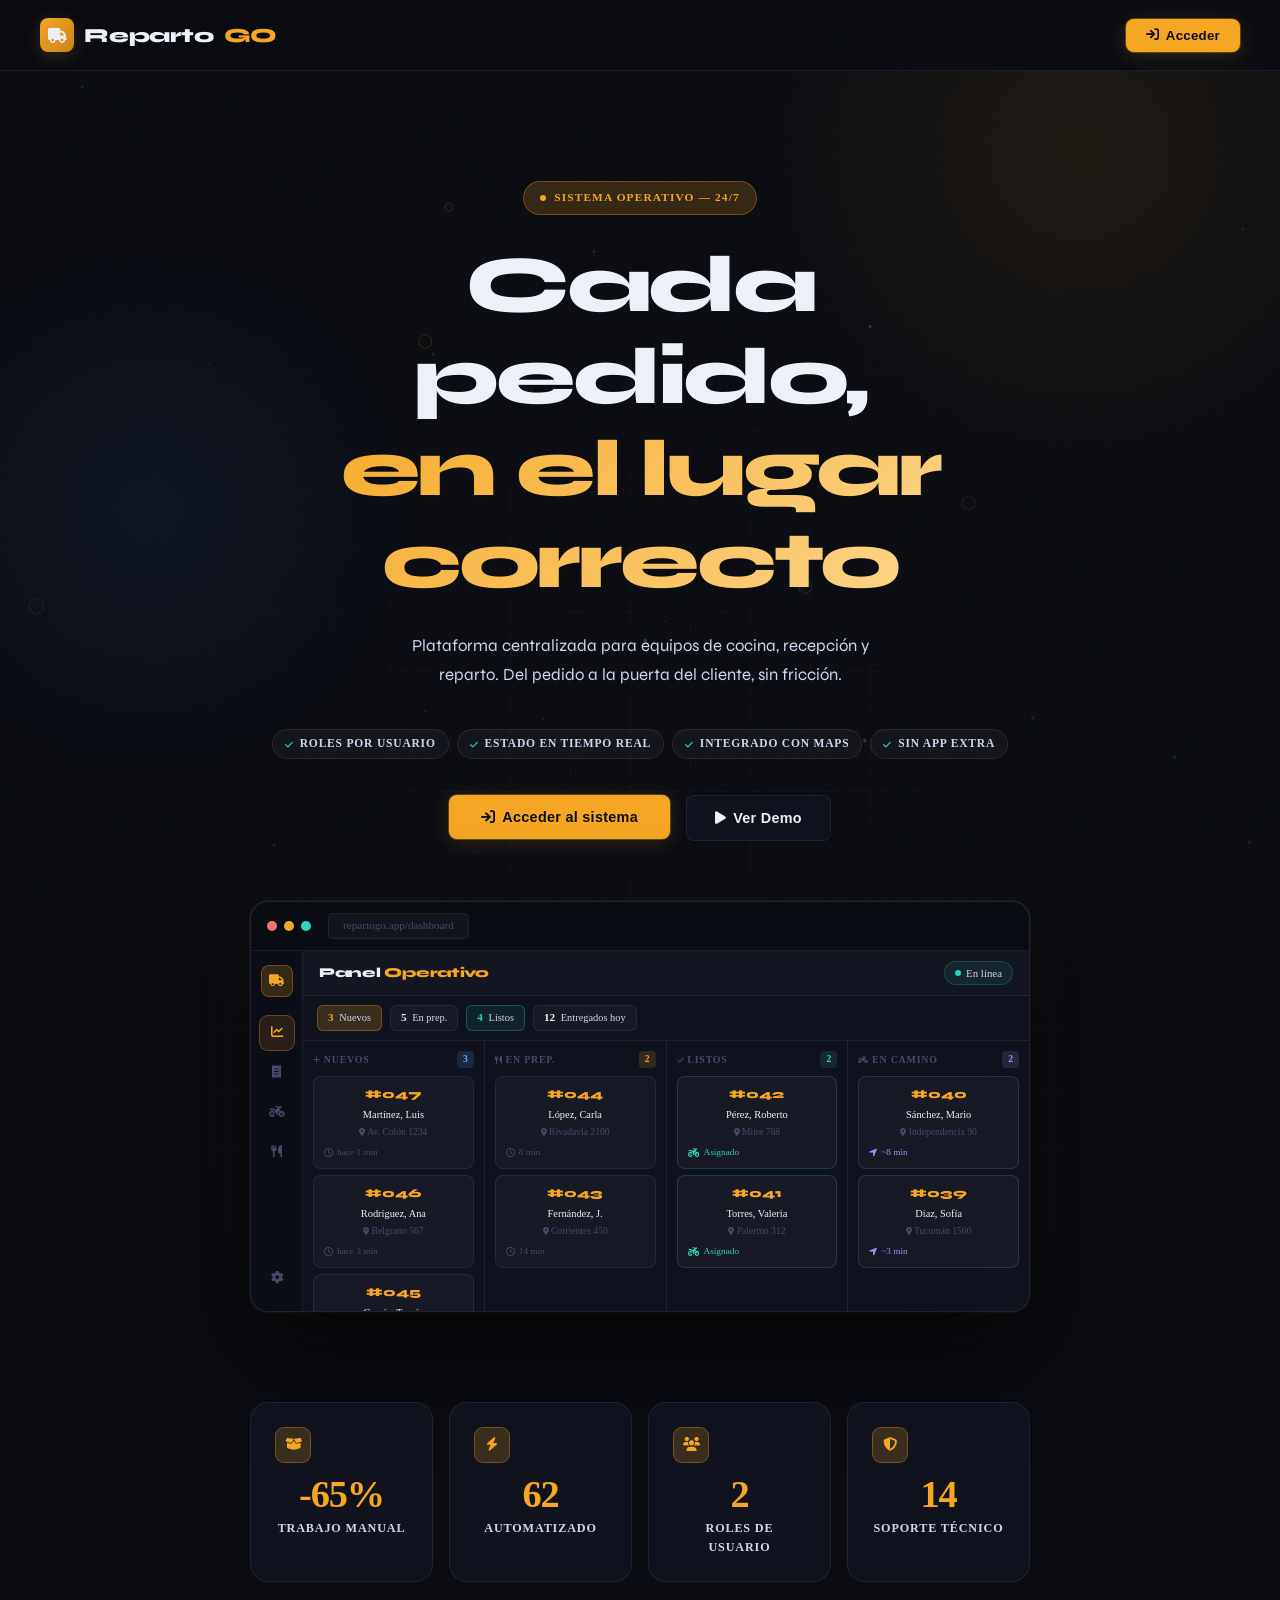
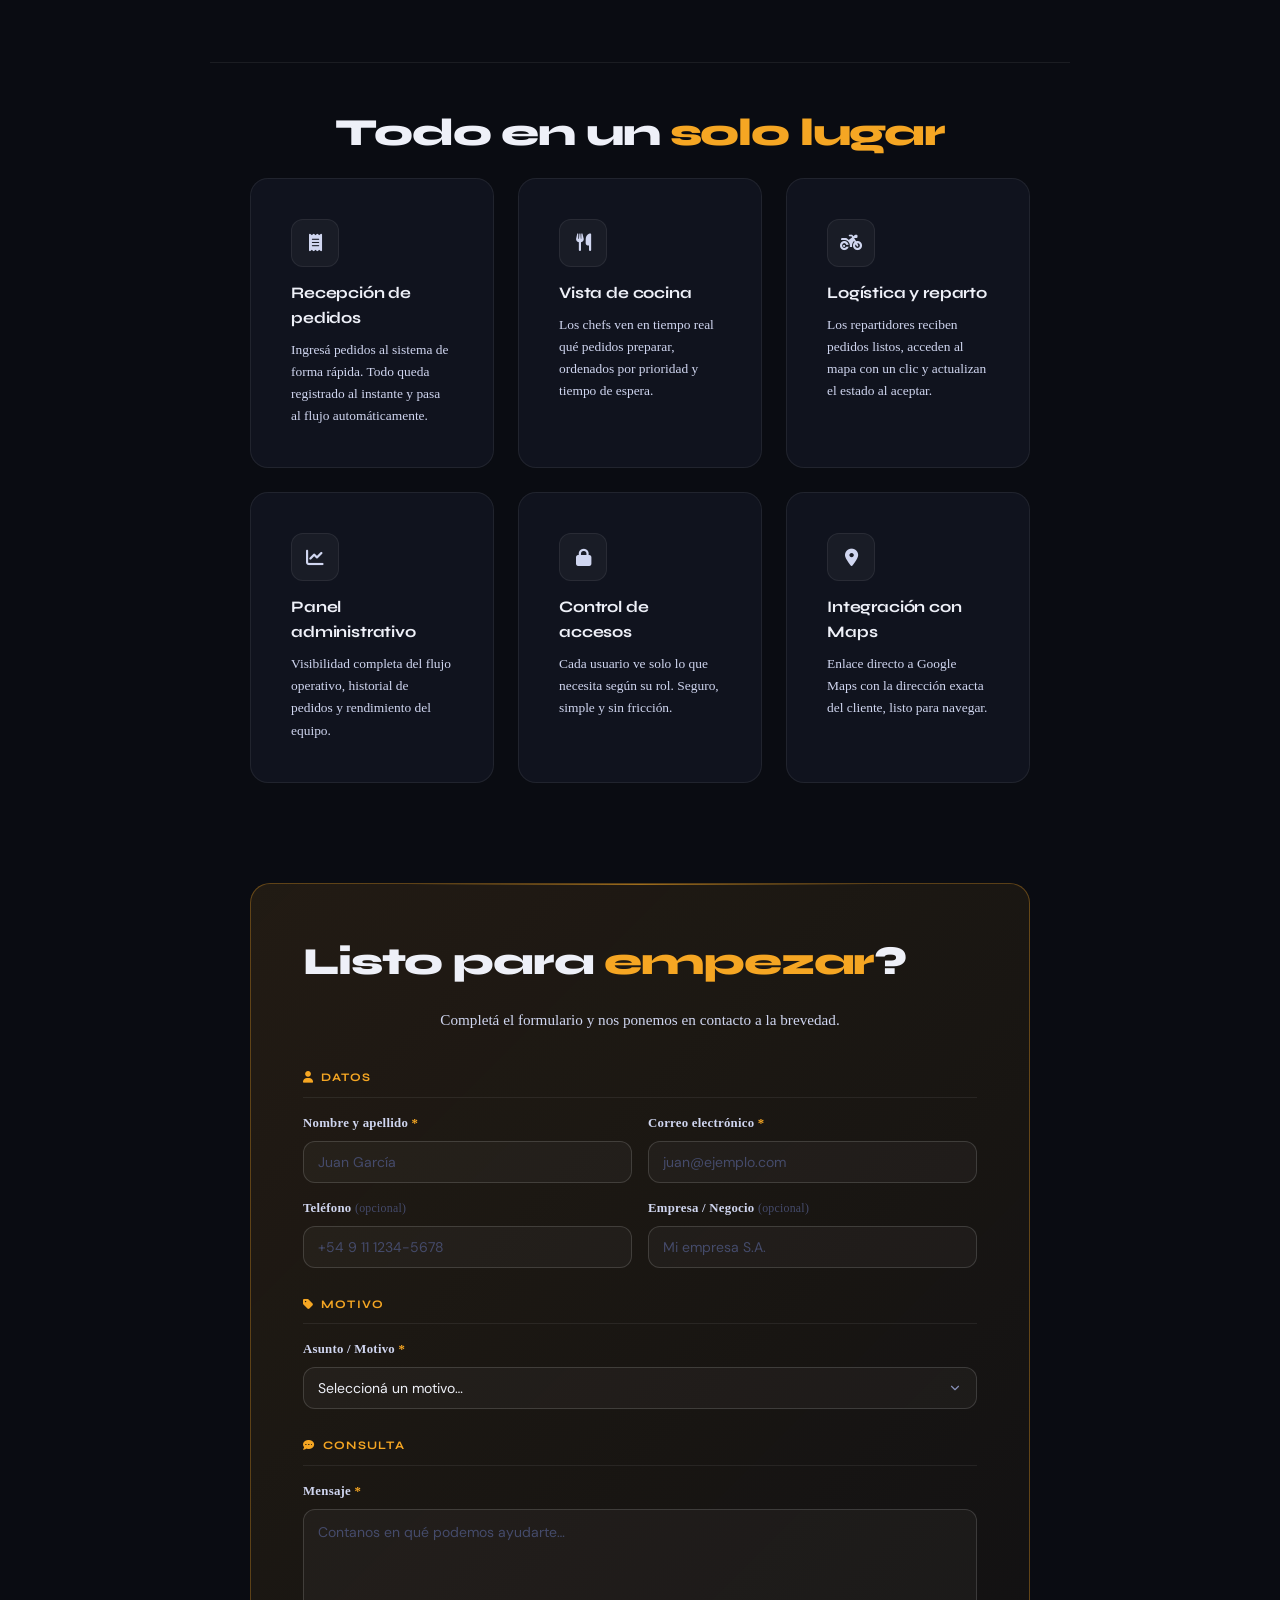
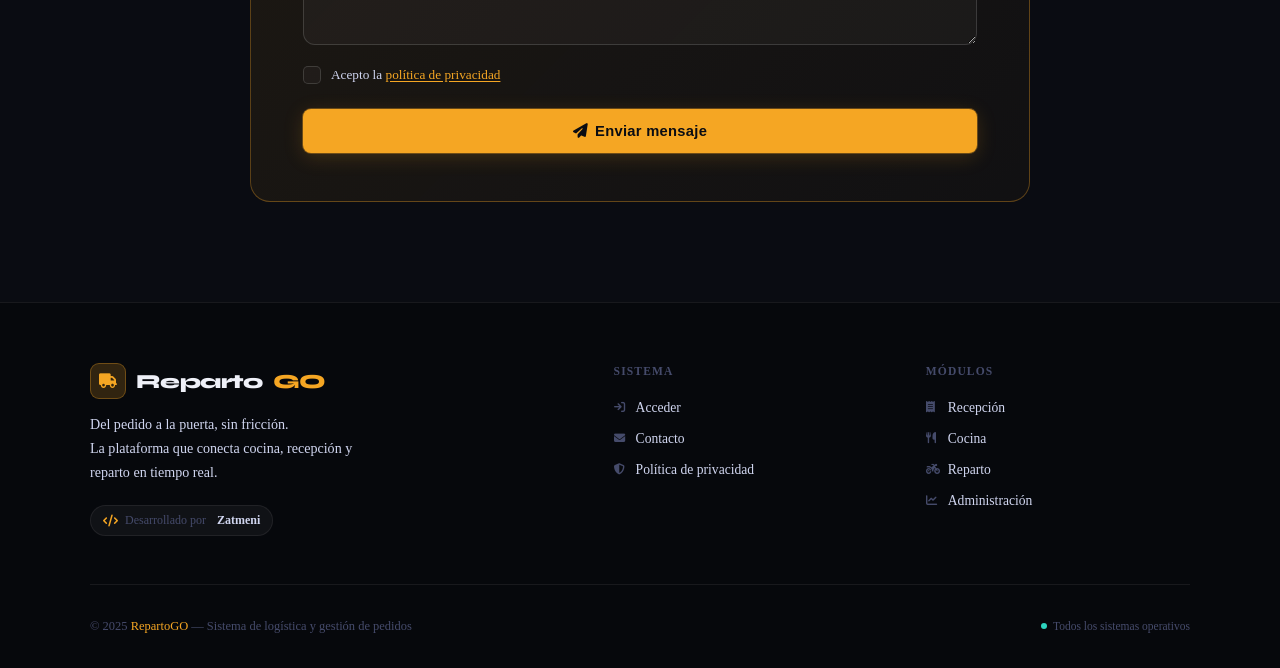
==== commit 0f44a33e: "home actualizaciones menores" ====
--- a/index.html
+++ b/index.html
@@ -266,6 +266,7 @@
         .feature-card:hover .feature-icon-wrap {
             background: var(--amber-glow); border-color: var(--amber-border);
             color: var(--amber); transform: scale(1.05);
+            rotate: 15deg;
         }
 
         /* ── CTA / CONTACT ──────────────────────────── */
@@ -557,29 +558,29 @@
     <div class="stats-row reveal">
         <div class="stat-card">
             <div class="stat-icon"><i class="fa-solid fa-box-open"></i></div>
-            <div class="stat-val" data-target="2400" data-suffix="+">0</div>
-            <div class="stat-label">Pedidos gestionados</div>
+            <div class="stat-val" data-target="-65" data-suffix="%">0</div>
+            <div class="stat-label">Trabajo manual</div>
         </div>
         <div class="stat-card">
             <div class="stat-icon"><i class="fa-solid fa-bolt"></i></div>
-            <div class="stat-val">&lt;&nbsp;2 min</div>
-            <div class="stat-label">Tiempo de asignación</div>
+            <div class="stat-val" data-target="100" data-suffix="%">0</div>
+            <div class="stat-label">automatizado</div>
         </div>
         <div class="stat-card">
             <div class="stat-icon"><i class="fa-solid fa-users"></i></div>
-            <div class="stat-val" data-target="5">0</div>
+            <div class="stat-val" data-target="4">0</div>
             <div class="stat-label">Roles de usuario</div>
         </div>
         <div class="stat-card">
             <div class="stat-icon"><i class="fa-solid fa-shield-halved"></i></div>
-            <div class="stat-val" data-target="99" data-suffix=".9%">0</div>
-            <div class="stat-label">Disponibilidad</div>
+            <div class="stat-val" data-target="24" data-suffix="hs">0</div>
+            <div class="stat-label">Soporte técnico</div>
         </div>
     </div>
 
     <hr class="home-divider reveal">
 
-    <h2 class="titulo-seccion">Todo en un <em>solo lugar</em></h2>
+    <h2 class="titulo-seccion">Todo en un<em style="margin-left: 10px;">solo lugar</em></h2>
 
     <!-- FEATURES -->
     <div class="features-grid">
--- a/css/styles.css
+++ b/css/styles.css
@@ -20,11 +20,10 @@
     --red-glow:     rgba(248,113,113,0.14);
 
     --text:         #eef0f8;
-    --text-2:       #8891b8;
+    --text-2:       #d0d6f0;
     --text-3:       #454b6b;
 
     --font-d: 'Syne', sans-serif;
-    --font-b: 'Boska', serif;
 
     --r-sm: 8px;
     --r-md: 12px;
@@ -70,7 +69,6 @@
 }
 
 body {
-    font-family: var(--font-b);
     background: var(--bg);
     color: var(--text);
     line-height: 1.55;
@@ -249,7 +247,6 @@
     padding: 8px 16px;
     font-size: 0.78rem;
     font-weight: 600;
-    font-family: var(--font-b);
     border-radius: var(--r-sm);
     cursor: pointer;
     transition: all 0.2s;
@@ -331,7 +328,6 @@
 
 /* ── BUTTONS ─────────────────────────── */
 button {
-    font-family: var(--font-b);
     font-weight: 600;
     font-size: 0.88rem;
     border: none;
@@ -494,7 +490,6 @@
     transition: all 0.2s;
     flex: 1;
     text-align: center;
-    font-family: var(--font-b);
 }
 
 .link-mapa:hover {
@@ -694,7 +689,6 @@
     border: 1px solid var(--border);
     border-radius: var(--r-sm);
     color: var(--text);
-    font-family: var(--font-b);
     font-size: 0.95rem;
     transition: border-color 0.2s, box-shadow 0.2s, background 0.2s;
     outline: none;
@@ -882,6 +876,7 @@
     max-width: 500px;
     margin: 0 auto var(--sp-xl);
     line-height: 1.75;
+    font-family: var(--font-d);
     animation: fadeUp 0.55s 0.24s var(--ease-out) both;
 }
 
@@ -946,7 +941,6 @@
 .stat-card:hover::after { opacity: 0.8; }
 
 .stat-val {
-    font-family: var(--font-d);
     font-size: 2.4rem;
     font-weight: 800;
     color: var(--amber);
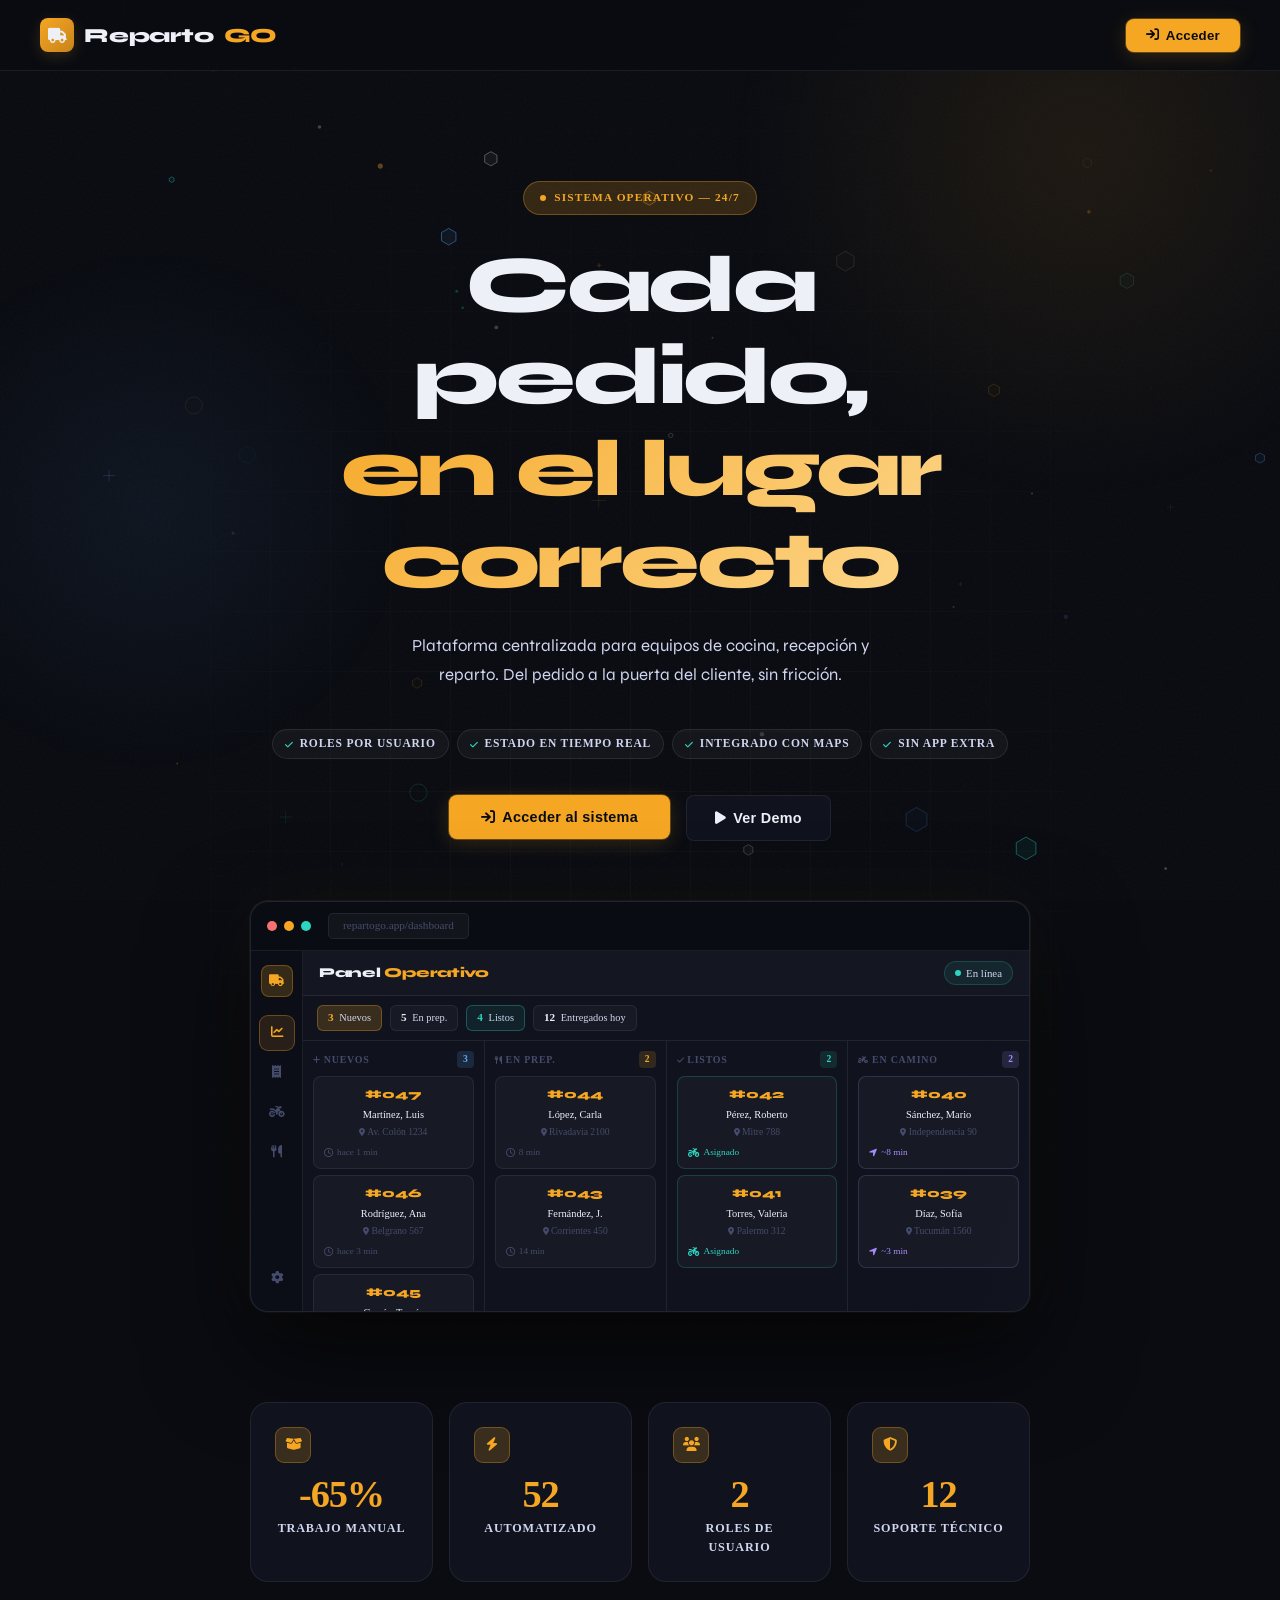
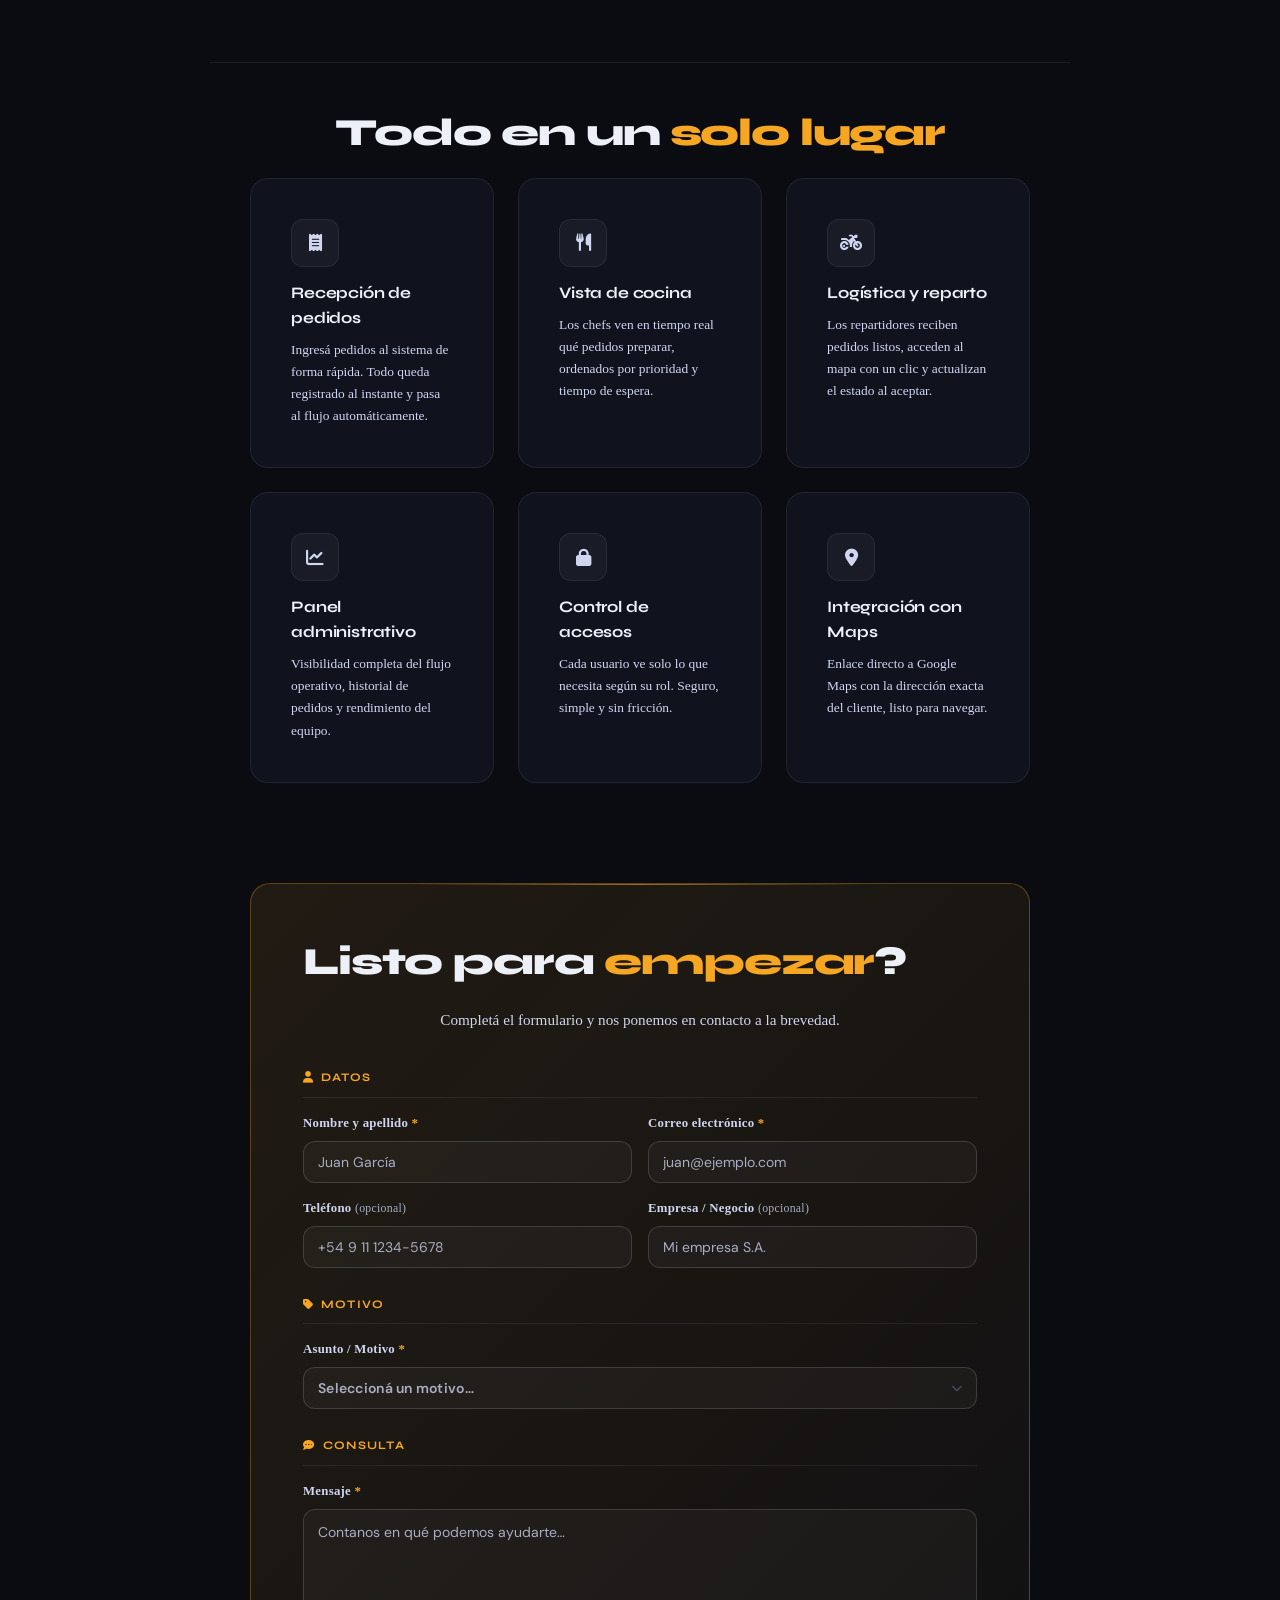
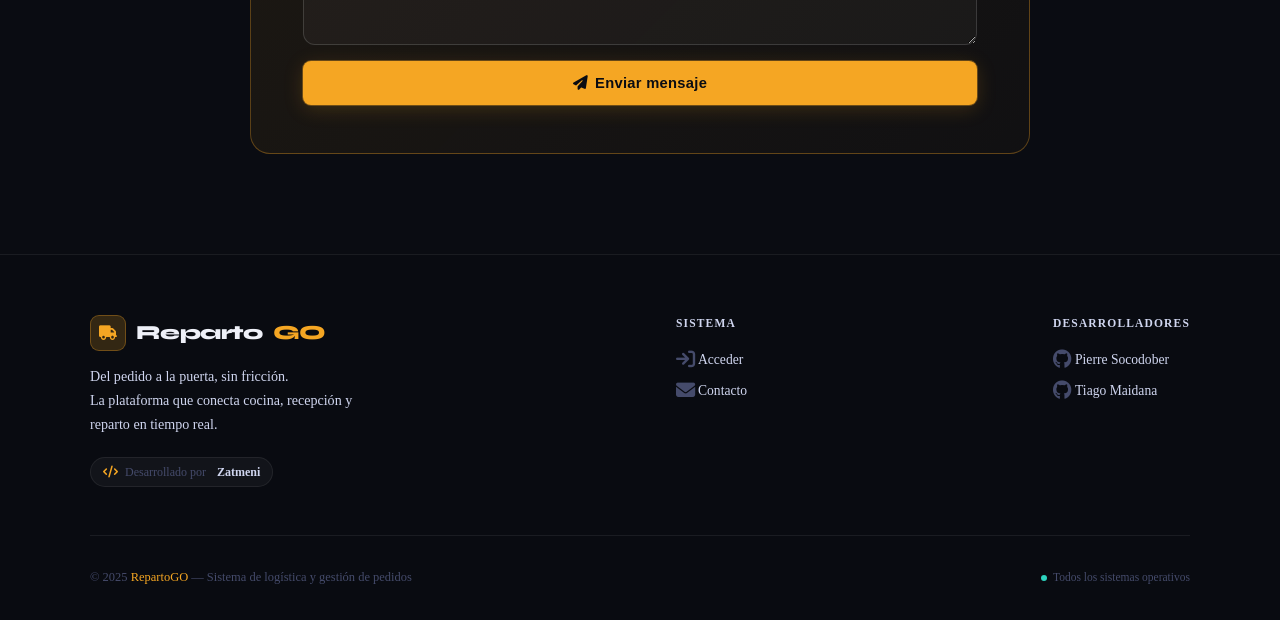
==== commit 3863a50c: "home semi terminado" ====
--- a/index.html
+++ b/index.html
@@ -111,7 +111,7 @@
         /* ── PARALLAX BACKGROUND CANVAS ─────────────── */
         #bg-canvas {
             position: fixed; inset: 0;
-            pointer-events: none; z-index: 0; opacity: 0.45;
+            pointer-events: none; z-index: 0; opacity: 0.65;
         }
 
         /* ── GRID OVERLAY ───────────────────────────── */
@@ -277,7 +277,7 @@
         .cta-card {
             background: linear-gradient(135deg, rgba(245,166,35,0.1) 0%, rgba(245,166,35,0.03) 100%);
             border: 1px solid var(--amber-border); border-radius: 20px;
-            padding: 60px var(--sp-xl); text-align: center; position: relative; overflow: hidden;
+            padding: 60px var(--sp-xl); text-align: center; position: relative; overflow: visible;
         }
         .cta-card::before {
             content: ''; position: absolute; top: 0; left: 20%; right: 20%; height: 1px;
@@ -296,12 +296,15 @@
 
         /* ── FOOTER ─────────────────────────────────── */
         .site-footer {
-            background: rgba(0,0,0,0.3); border-top: 1px solid var(--border);
+            background: rgba(10, 12, 18, 0.88);
+            backdrop-filter: blur(20px);
+            -webkit-backdrop-filter: blur(20px);
+            border-top: 1px solid var(--border);
             position: relative; z-index: 1; padding: 60px var(--sp-xl) 32px;
         }
         .footer-inner { max-width: 1100px; margin: 0 auto; }
         .footer-top {
-            display: grid; grid-template-columns: 1.8fr 1fr 1fr;
+            display: flex; justify-content: space-between;
             gap: 48px; padding-bottom: 48px;
             border-bottom: 1px solid var(--border); margin-bottom: 32px;
         }
@@ -328,14 +331,14 @@
         .footer-dev i { color: var(--amber); }
         .footer-col-title {
             font-size: 0.72rem; font-weight: 700; text-transform: uppercase;
-            letter-spacing: 0.1em; color: var(--text-3); margin-bottom: 16px;
+            letter-spacing: 0.1em; color: var(--text-2); margin-bottom: 16px;
         }
         .footer-links { list-style: none; display: flex; flex-direction: column; gap: 10px; }
-        .footer-links a {
+        .footer-links a {   
             font-size: 0.85rem; color: var(--text-2); text-decoration: none;
             display: flex; align-items: center; gap: 8px; transition: color 0.2s;
         }
-        .footer-links a i { font-size: 0.7rem; color: var(--text-3); transition: color 0.2s; width: 14px; }
+        .footer-links a i { font-size: 1.2rem; color: var(--text-3); transition: color 0.2s; width: 14px; }
         .footer-links a:hover { color: var(--amber); }
         .footer-links a:hover i { color: var(--amber); }
         .footer-bottom {
@@ -349,6 +352,68 @@
             width: 6px; height: 6px; border-radius: 50%; background: var(--teal);
             animation: pulse-dot 1.8s ease-in-out infinite;
         }
+
+        /* ── CUSTOM SELECT ──────────────────────── */
+        .cf-custom-select { position: relative; width: 100%; }
+
+        .cf-select-trigger {
+            width: 100%; display: flex; align-items: center; justify-content: space-between;
+            background: rgba(255,255,255,0.035); border: 1px solid var(--border-hi);
+            border-radius: var(--r-md); color: var(--text);
+            font-family: 'DM Sans', sans-serif; font-size: 0.875rem;
+            padding: 11px 14px; cursor: pointer; text-align: left;
+            transition: border-color 0.2s, box-shadow 0.2s, background 0.2s;
+            outline: none;
+        }
+        .cf-select-trigger:hover,
+        .cf-select-trigger[aria-expanded="true"] {
+            border-color: var(--amber-border);
+            box-shadow: 0 0 0 3px var(--amber-glow);
+            background: rgba(245,166,35,0.04);
+        }
+        .cf-select-value { flex: 1; color: var(--text); }
+        .cf-select-value.placeholder { color: #a8adc2; }
+
+        .cf-select-arrow {
+            font-size: 0.7rem; color: var(--text-3);
+            transition: transform 0.22s var(--ease-out);
+            flex-shrink: 0;
+        }
+        .cf-select-trigger[aria-expanded="true"] .cf-select-arrow { transform: rotate(180deg); color: var(--amber); }
+
+        .cf-select-dropdown {
+            position: absolute; top: calc(100% + 6px); left: 0; right: 0;
+            background: var(--bg2); border: 1px solid var(--amber-border);
+            border-radius: var(--r-md);
+            box-shadow: 0 16px 40px rgba(0,0,0,0.55), 0 0 0 1px rgba(245,166,35,0.08);
+            list-style: none; padding: 6px; z-index: 200;
+            opacity: 0; transform: translateY(-8px) scale(0.98);
+            pointer-events: none;
+            transition: opacity 0.2s var(--ease-out), transform 0.2s var(--ease-out);
+            overflow: hidden;
+        }
+        .cf-select-dropdown.open {
+            opacity: 1; transform: translateY(0) scale(1); pointer-events: all;
+        }
+        .cf-select-dropdown li {
+            display: flex; align-items: center; gap: 10px;
+            padding: 10px 14px; border-radius: 8px;
+            font-family: 'DM Sans', sans-serif; font-size: 0.875rem;
+            color: var(--text-2); cursor: pointer;
+            transition: background 0.15s, color 0.15s;
+        }
+        .cf-select-dropdown li i {
+            width: 16px; text-align: center;
+            font-size: 0.75rem; color: var(--text-3);
+            transition: color 0.15s;
+        }
+        .cf-select-dropdown li:hover { background: rgba(245,166,35,0.1); color: var(--text); }
+        .cf-select-dropdown li:hover i { color: var(--amber); }
+        .cf-select-dropdown li.selected {
+            background: rgba(245,166,35,0.15); color: var(--amber);
+            border: 1px solid var(--amber-border);
+        }
+        .cf-select-dropdown li.selected i { color: var(--amber); }
 
         @media (max-width: 720px) {
             .footer-top { grid-template-columns: 1fr; gap: 32px; }
@@ -647,26 +712,26 @@
                 <div class="cf-group-title"><i class="fa-solid fa-tag"></i> Motivo</div>
                 <div class="cf-field cf-field-full">
                     <label for="cf-asunto">Asunto / Motivo <span class="req">*</span></label>
-                    <select id="cf-asunto" name="asunto" required>
-                        <option value="" disabled selected>Seleccioná un motivo…</option>
-                        <option value="Consulta general">Consulta general</option>
-                        <option value="Solicitar información">Solicitar información</option>
-                        <option value="Contratar servicio">Contratar servicio</option>
-                        <option value="Soporte técnico">Soporte técnico</option>
-                        <option value="Otro">Otro</option>
-                    </select>
+                    <!-- Custom select -->
+                    <div class="cf-custom-select" id="cf-asunto-wrap">
+                        <input type="hidden" id="cf-asunto" name="asunto" required>
+                        <button type="button" class="cf-select-trigger" id="cf-asunto-trigger" aria-haspopup="listbox" aria-expanded="false">
+                            <span class="cf-select-value" id="cf-asunto-display">Seleccioná un motivo…</span>
+                            <i class="fa-solid fa-chevron-down cf-select-arrow"></i>
+                        </button>
+                        <ul class="cf-select-dropdown" id="cf-asunto-list" role="listbox">
+                            <li role="option" data-value="Consulta general"><i class="fa-regular fa-comment"></i> Consulta general</li>
+                            <li role="option" data-value="Solicitar información"><i class="fa-solid fa-circle-info"></i> Solicitar información</li>
+                            <li role="option" data-value="Contratar servicio"><i class="fa-solid fa-handshake"></i> Contratar servicio</li>
+                            <li role="option" data-value="Soporte técnico"><i class="fa-solid fa-screwdriver-wrench"></i> Soporte técnico</li>
+                            <li role="option" data-value="Otro"><i class="fa-solid fa-ellipsis"></i> Otro</li>
+                        </ul>
+                    </div>
                 </div>
                 <div class="cf-group-title"><i class="fa-solid fa-comment-dots"></i> Consulta</div>
                 <div class="cf-field cf-field-full">
                     <label for="cf-mensaje">Mensaje <span class="req">*</span></label>
                     <textarea id="cf-mensaje" name="mensaje" rows="5" placeholder="Contanos en qué podemos ayudarte…" required></textarea>
-                </div>
-                <div class="cf-legal">
-                    <label class="cf-checkbox-label">
-                        <input type="checkbox" id="cf-privacidad" name="privacidad" required>
-                        <span class="cf-checkbox-custom"></span>
-                        <span>Acepto la <a href="#" class="cf-link">política de privacidad</a></span>
-                    </label>
                 </div>
                 <div class="cf-submit-row">
                     <button type="submit" class="btn-primary cf-btn-submit" id="cf-submit-btn">
@@ -703,17 +768,14 @@
                     <ul class="footer-links">
                         <li><a href="login.html"><i class="fa-solid fa-arrow-right-to-bracket"></i> Acceder</a></li>
                         <li><a href="#contacto-seccion"><i class="fa-solid fa-envelope"></i> Contacto</a></li>
-                        <li><a href="#"><i class="fa-solid fa-shield-halved"></i> Política de privacidad</a></li>
                     </ul>
                 </div>
 
                 <div>
-                    <p class="footer-col-title">Módulos</p>
+                    <p class="footer-col-title">Desarrolladores</p>
                     <ul class="footer-links">
-                        <li><a href="#"><i class="fa-solid fa-receipt"></i> Recepción</a></li>
-                        <li><a href="#"><i class="fa-solid fa-utensils"></i> Cocina</a></li>
-                        <li><a href="#"><i class="fa-solid fa-motorcycle"></i> Reparto</a></li>
-                        <li><a href="#"><i class="fa-solid fa-chart-line"></i> Administración</a></li>
+                        <li><a href="https://github.com/PierSoco"><i class="fa-brands fa-github"></i> Pierre Socodober</a></li>
+                        <li><a href="https://github.com/TiagoM395"><i class="fa-brands fa-github"></i> Tiago Maidana</a></li>
                     </ul>
                 </div>
             </div>
@@ -737,24 +799,34 @@
         const canvas = document.getElementById('bg-canvas');
         const ctx    = canvas.getContext('2d');
         let W, H;
-        const mouse = { x: 0, y: 0 };
+        const mouse = { x: null, y: null };
         let nodes = [];
 
         function resize() {
             W = canvas.width  = window.innerWidth;
             H = canvas.height = window.innerHeight;
         }
+
+        const SHAPES = ['circle','circle','circle','hex','hex','cross','ring'];
+        const COLORS = [
+            '#f5a623','#f5a623','#f5a623',
+            '#2dd4bf','#2dd4bf',
+            'rgba(255,255,255,0.8)','rgba(255,255,255,0.8)',
+            '#60a5fa','#a78bfa'
+        ];
 
         function mkNodes(n) {
             return Array.from({ length: n }, (_, i) => ({
                 x:        Math.random() * (window.innerWidth  || 1200),
                 y:        Math.random() * (window.innerHeight * 3 || 2400),
-                r:        Math.random() * 1.8 + 0.4,
-                drift:    Math.random() * 0.016 + 0.005,
+                r:        Math.random() * 2.2 + 0.5,
+                drift:    Math.random() * 0.018 + 0.004,
                 parallax: Math.random() * 0.55 + 0.08,
-                opacity:  Math.random() * 0.5 + 0.12,
-                shape:    i % 6 === 0 ? 'hex' : 'circle',
-                color:    i % 5 === 0 ? '#f5a623' : (i % 4 === 0 ? '#2dd4bf' : 'rgba(255,255,255,0.7)'),
+                opacity:  Math.random() * 0.55 + 0.15,
+                shape:    SHAPES[i % SHAPES.length],
+                color:    COLORS[i % COLORS.length],
+                pulseSpeed: Math.random() * 0.02 + 0.008,
+                pulseOffset: Math.random() * Math.PI * 2,
             }));
         }
 
@@ -769,49 +841,80 @@
             ctx.closePath();
         }
 
+        function crossPath(cx, cy, r) {
+            ctx.beginPath();
+            ctx.moveTo(cx - r, cy); ctx.lineTo(cx + r, cy);
+            ctx.moveTo(cx, cy - r); ctx.lineTo(cx, cy + r);
+        }
+
+        let tick = 0;
         function draw() {
             ctx.clearRect(0, 0, W, H);
             const sy = window.scrollY;
+            tick++;
 
             nodes.forEach((n, i) => {
                 const vy = n.y - sy * n.parallax;
 
-                // slow mouse attract
-                n.x += (mouse.x - n.x) * 0.00012;
-                n.y += (mouse.y - vy)  * 0.00012;
+                // slow mouse attract — only when mouse has moved
+                if (mouse.x !== null) {
+                    n.x += (mouse.x - n.x) * 0.00014;
+                    n.y += (mouse.y - vy)  * 0.00014;
+                }
                 n.y -= n.drift;
-                if (n.y < -40) n.y = H * 3;
-                if (vy < -40 || vy > H + 40) return;
-
-                ctx.globalAlpha = n.opacity;
+                if (n.y < -60) n.y = H * 3;
+                if (vy < -60 || vy > H + 60) return;
+
+                // pulsing opacity
+                const pulse = 1 + 0.25 * Math.sin(tick * n.pulseSpeed + n.pulseOffset);
+                const alpha = Math.min(n.opacity * pulse, 0.95);
+
+                ctx.globalAlpha = alpha;
                 ctx.fillStyle   = n.color;
+                ctx.strokeStyle = n.color;
 
                 if (n.shape === 'hex') {
-                    hexPath(n.x, vy, n.r * 3.8);
-                    ctx.strokeStyle = n.color;
+                    const hr = n.r * 4.5;
+                    hexPath(n.x, vy, hr);
+                    ctx.lineWidth   = 0.8;
+                    ctx.stroke();
+                    ctx.globalAlpha = alpha * 0.12;
+                    ctx.fill();
+                } else if (n.shape === 'ring') {
+                    ctx.beginPath();
+                    ctx.arc(n.x, vy, n.r * 3.5, 0, Math.PI * 2);
+                    ctx.lineWidth   = 0.6;
+                    ctx.globalAlpha = alpha * 0.5;
+                    ctx.stroke();
+                } else if (n.shape === 'cross') {
+                    crossPath(n.x, vy, n.r * 3);
                     ctx.lineWidth   = 0.7;
+                    ctx.globalAlpha = alpha * 0.55;
                     ctx.stroke();
-                    ctx.globalAlpha = n.opacity * 0.1;
-                    ctx.fill();
                 } else {
                     ctx.beginPath();
                     ctx.arc(n.x, vy, n.r, 0, Math.PI * 2);
                     ctx.fill();
                 }
 
-                // connecting lines (sparse)
-                if (i % 3 === 0) {
-                    for (let j = i + 1; j < Math.min(i + 9, nodes.length); j++) {
+                // connecting lines — denser, more visible
+                if (i % 2 === 0) {
+                    for (let j = i + 1; j < Math.min(i + 12, nodes.length); j++) {
                         const b   = nodes[j];
                         const bvy = b.y - sy * b.parallax;
                         const dx  = n.x - b.x;
                         const dy  = vy  - bvy;
                         const d   = Math.sqrt(dx * dx + dy * dy);
-                        if (d < 150) {
+                        if (d < 180) {
                             ctx.beginPath();
                             ctx.moveTo(n.x, vy);
                             ctx.lineTo(b.x, bvy);
-                            ctx.strokeStyle = `rgba(245,166,35,${(1 - d / 150) * 0.06})`;
+                            const lineAlpha = (1 - d / 180) * 0.11;
+                            ctx.strokeStyle = n.color === '#f5a623' || b.color === '#f5a623'
+                                ? `rgba(245,166,35,${lineAlpha})`
+                                : n.color === '#2dd4bf' || b.color === '#2dd4bf'
+                                ? `rgba(45,212,191,${lineAlpha * 0.8})`
+                                : `rgba(255,255,255,${lineAlpha * 0.5})`;
                             ctx.lineWidth   = 0.5;
                             ctx.globalAlpha = 1;
                             ctx.stroke();
@@ -825,7 +928,7 @@
         }
 
         resize();
-        nodes = mkNodes(95);
+        nodes = mkNodes(160);
         draw();
 
         window.addEventListener('resize',    resize);
@@ -930,16 +1033,11 @@
         const email    = document.getElementById('cf-email').value.trim();
         const asunto   = document.getElementById('cf-asunto').value;
         const mensaje  = document.getElementById('cf-mensaje').value.trim();
-        const privacidad = document.getElementById('cf-privacidad').checked;
         const telefono = document.getElementById('cf-telefono').value.trim();
         const empresa  = document.getElementById('cf-empresa').value.trim();
 
         if (!nombre || !email || !asunto || !mensaje) {
             showFeedback('error','<i class="fa-solid fa-circle-exclamation"></i> Por favor completá todos los campos obligatorios.');
-            return;
-        }
-        if (!privacidad) {
-            showFeedback('error','<i class="fa-solid fa-circle-exclamation"></i> Debés aceptar la política de privacidad.');
             return;
         }
         btn.disabled = true;
@@ -963,13 +1061,61 @@
         btn.innerHTML = '<i class="fa-solid fa-paper-plane"></i> Enviar mensaje';
     });
 
-    function showFeedback(type, html) {
+    /* ═══════════════════════════════════════════
+       CUSTOM SELECT — #cf-asunto
+    ═══════════════════════════════════════════ */
+    (function() {
+        const trigger  = document.getElementById('cf-asunto-trigger');
+        const dropdown = document.getElementById('cf-asunto-list');
+        const display  = document.getElementById('cf-asunto-display');
+        const hidden   = document.getElementById('cf-asunto');
+
+        // mark placeholder style
+        display.classList.add('placeholder');
+
+        trigger.addEventListener('click', function(e) {
+            e.stopPropagation();
+            const open = trigger.getAttribute('aria-expanded') === 'true';
+            trigger.setAttribute('aria-expanded', !open);
+            dropdown.classList.toggle('open', !open);
+        });
+
+        dropdown.querySelectorAll('li').forEach(li => {
+            li.addEventListener('click', function() {
+                const val = this.dataset.value;
+                hidden.value = val;
+                display.textContent = val;
+                display.classList.remove('placeholder');
+                dropdown.querySelectorAll('li').forEach(l => l.classList.remove('selected'));
+                this.classList.add('selected');
+                trigger.setAttribute('aria-expanded', 'false');
+                dropdown.classList.remove('open');
+            });
+        });
+
+        document.addEventListener('click', function(e) {
+            if (!document.getElementById('cf-asunto-wrap').contains(e.target)) {
+                trigger.setAttribute('aria-expanded', 'false');
+                dropdown.classList.remove('open');
+            }
+        });
+
+        // keyboard nav
+        trigger.addEventListener('keydown', function(e) {
+            if (e.key === 'Enter' || e.key === ' ') { trigger.click(); e.preventDefault(); }
+            if (e.key === 'Escape') {
+                trigger.setAttribute('aria-expanded', 'false');
+                dropdown.classList.remove('open');
+            }
+        });
+    })();
+
+    
         const fb = document.getElementById('cf-feedback');
         fb.className    = 'cf-feedback cf-feedback--' + type;
         fb.innerHTML    = html;
         fb.style.display = 'flex';
         fb.scrollIntoView({ behavior: 'smooth', block: 'nearest' });
-    }
     </script>
 </body>
 </html>
--- a/css/styles.css
+++ b/css/styles.css
@@ -1219,7 +1219,7 @@
 }
 
 .req { color: var(--amber); }
-.opt { color: var(--text-3); font-weight: 400; font-size: 0.74rem; }
+.opt { color: #a8adc2; font-weight: 400; font-size: 0.74rem; }
 
 .cf-field input,
 .cf-field-full input,
@@ -1243,7 +1243,7 @@
 .cf-field-full input::placeholder,
 .cf-field textarea::placeholder,
 .cf-field-full textarea::placeholder {
-    color: var(--text-3);
+    color: #a8adc2;
 }
 
 .cf-field input:focus,
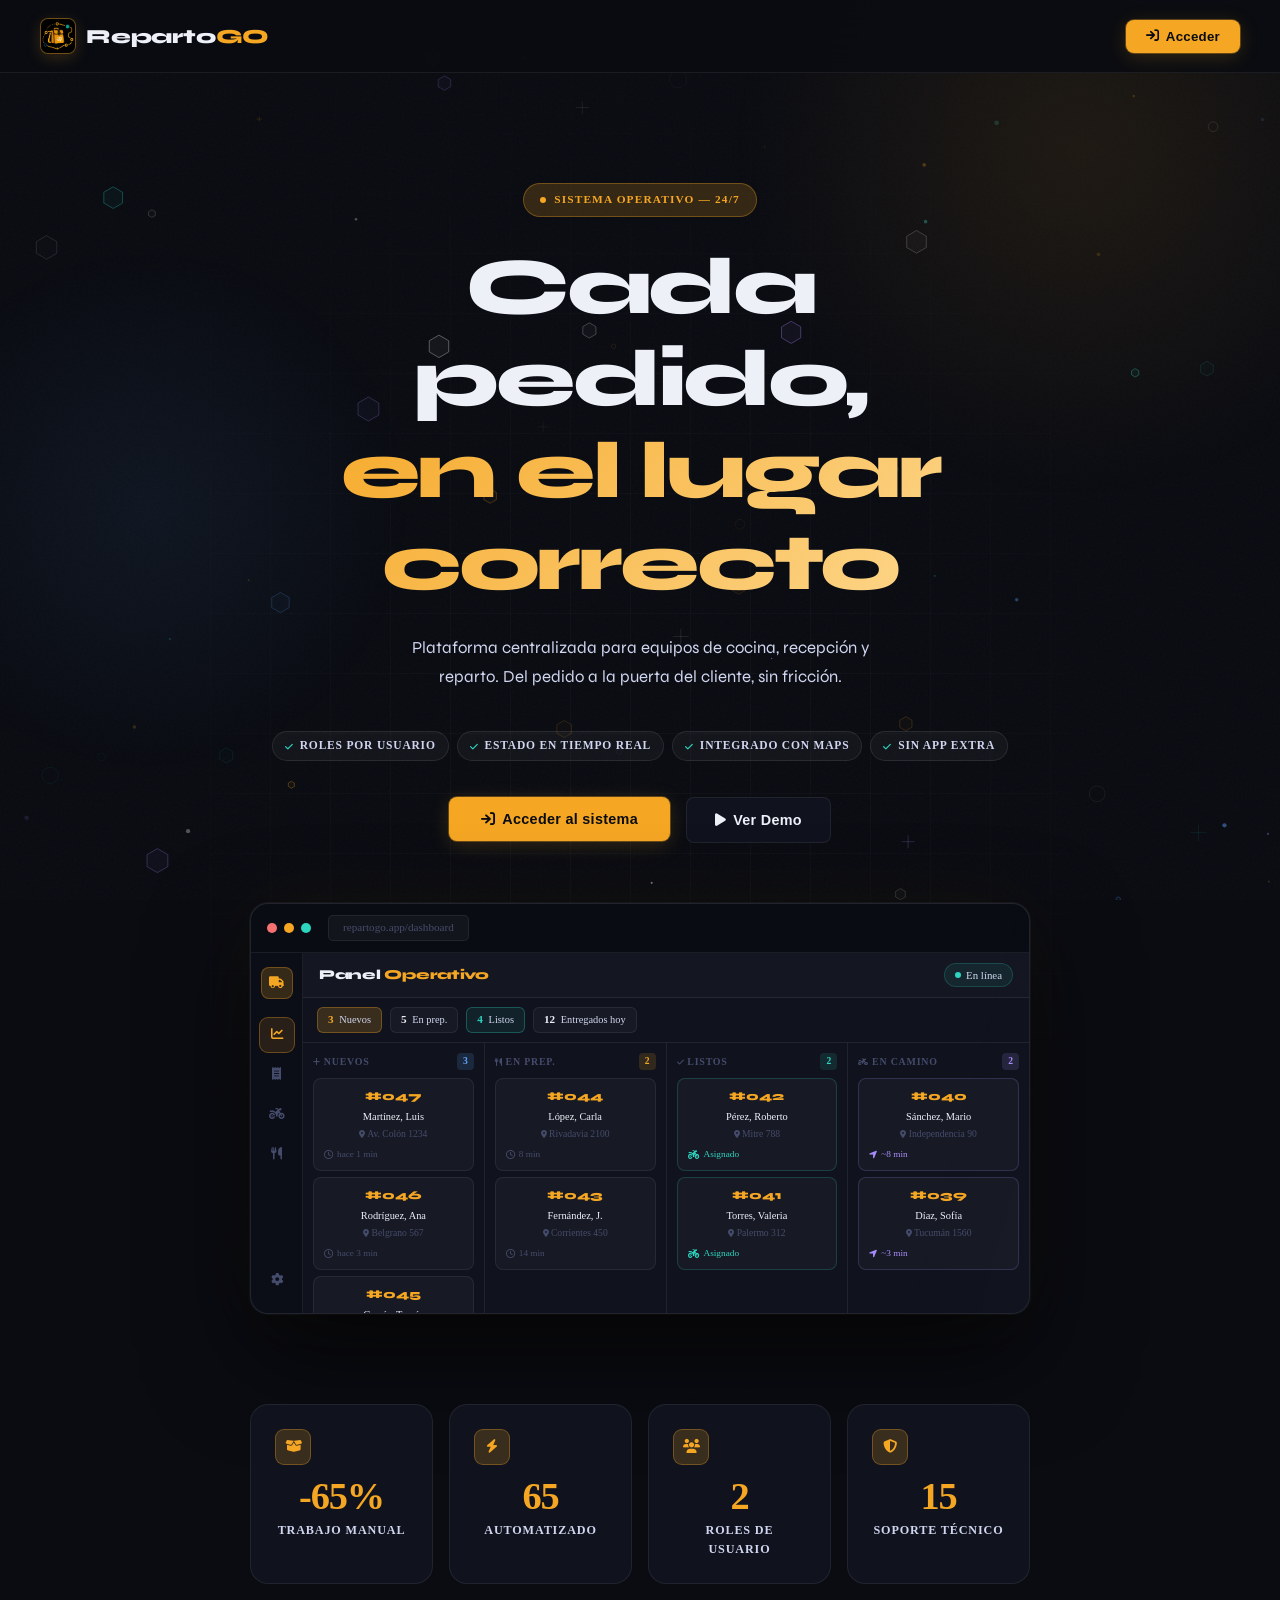
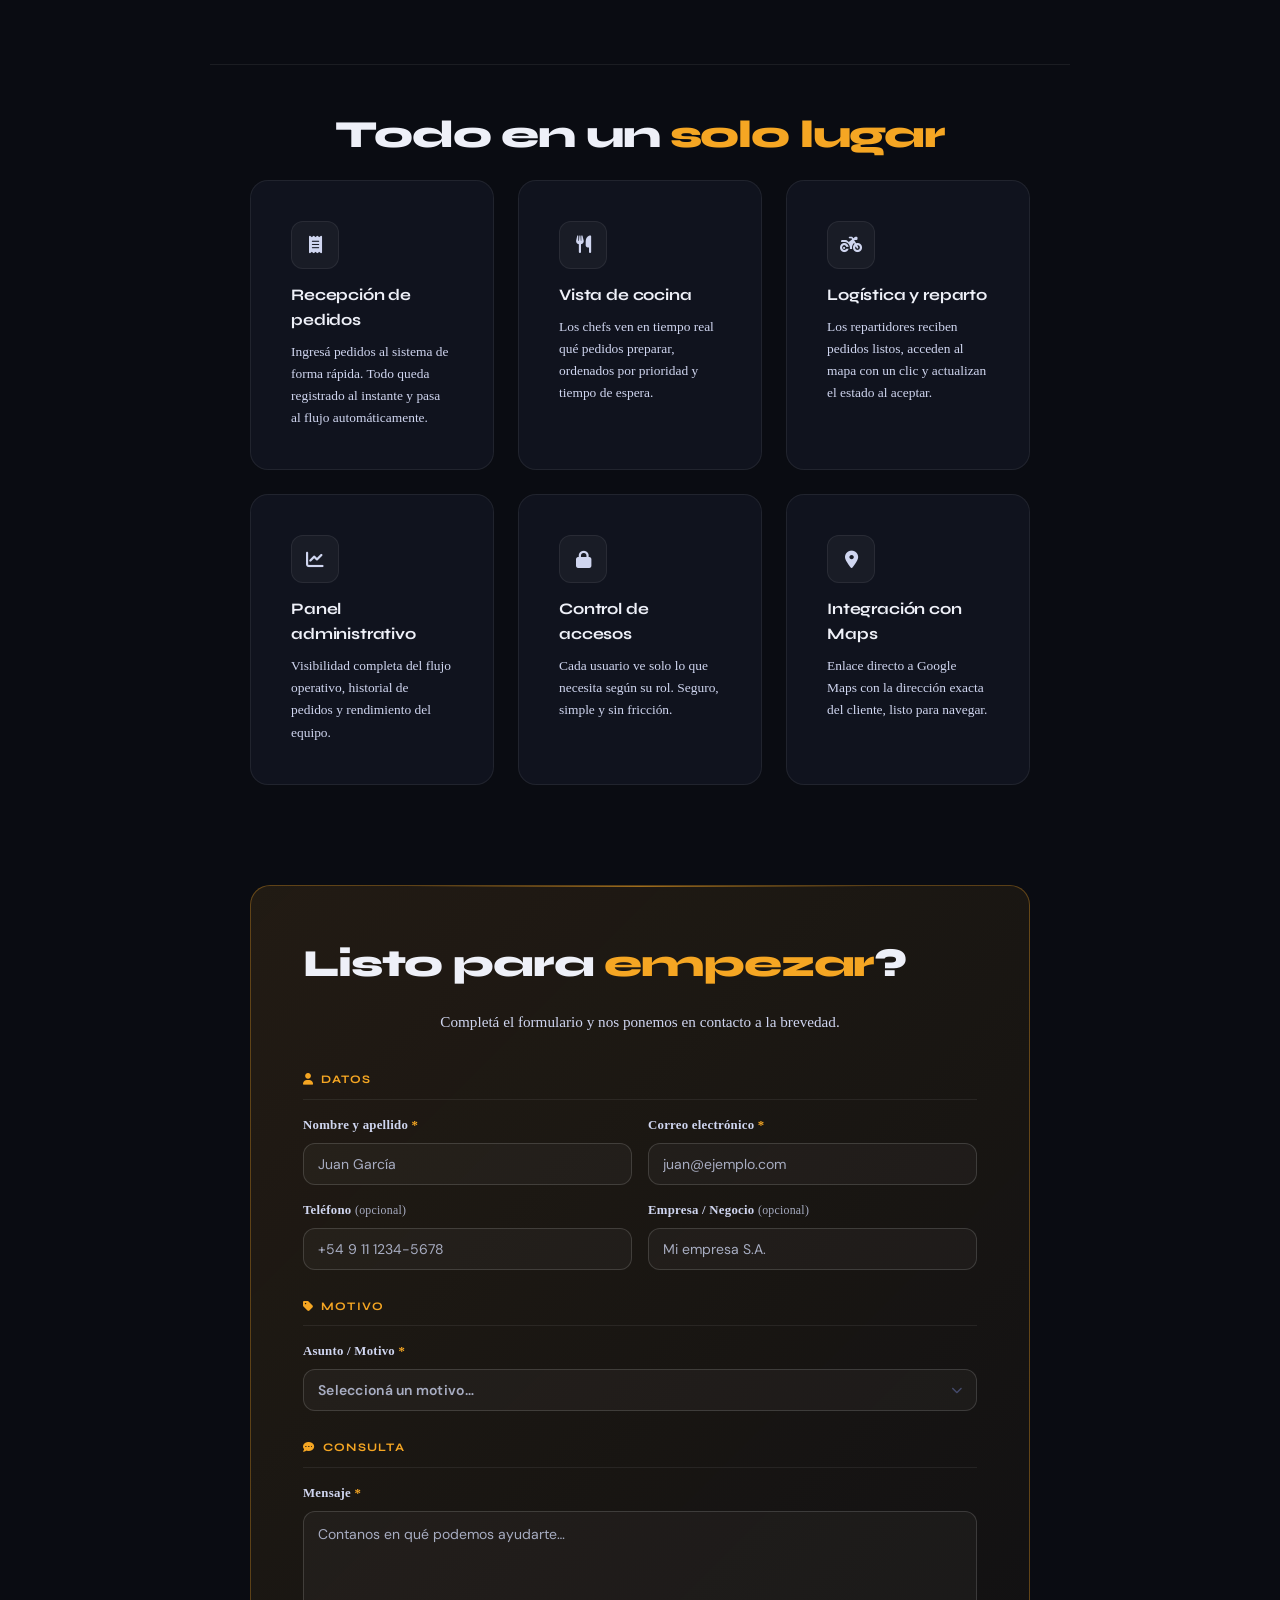
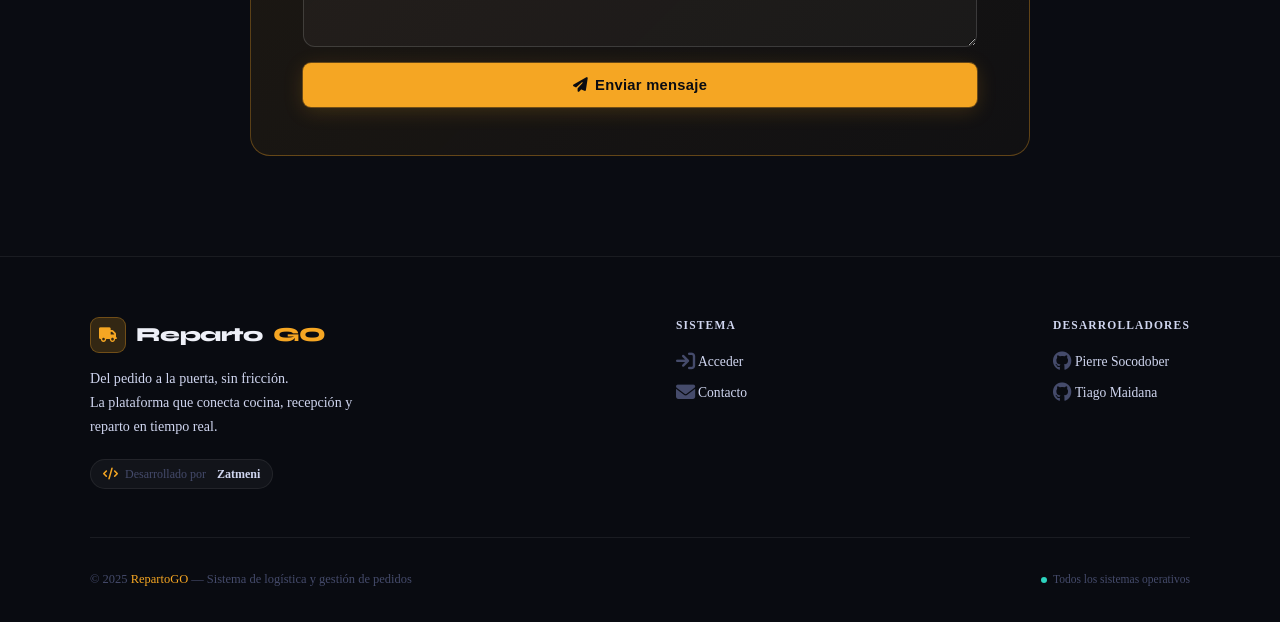
==== commit dc006543: "Refactor code structure for improved readability and maintainability" ====
--- a/index.html
+++ b/index.html
@@ -3,10 +3,12 @@
 <head>
     <meta charset="UTF-8">
     <meta name="viewport" content="width=device-width, initial-scale=1.0">
-    <title>RepartoGO — Sistema de Logística y Pedidos</title>
+    <title>RepartoGO</title>
     <link rel="stylesheet" href="https://cdnjs.cloudflare.com/ajax/libs/font-awesome/6.4.0/css/all.min.css">
     <link href="https://api.fontshare.com/v2/css?f[]=boska@200&display=swap" rel="stylesheet">
     <link rel="stylesheet" href="css/styles.css">
+    <!-- FAVICON CORREGIDO -->
+    <link rel="icon" type="image/png" href="/assets/img/favicon.png">
     <style>
         /* ── REVEAL ─────────────────────────────────── */
         .reveal {
@@ -415,6 +417,24 @@
         }
         .cf-select-dropdown li.selected i { color: var(--amber); }
 
+        /* ── LOGO NAVBAR (NUEVO) ─────────────────────── */
+        .brand-icon {
+            width: 36px;
+            height: 36px;
+            display: flex;
+            align-items: center;
+            justify-content: center;
+            border-radius: 8px;
+            background: var(--amber-glow);
+            border: 1px solid var(--amber-border);
+            overflow: hidden;
+        }
+        .brand-icon img {
+            width: 100%;
+            height: 100%;
+            object-fit: contain;
+        }
+
         @media (max-width: 720px) {
             .footer-top { grid-template-columns: 1fr; gap: 32px; }
             .dash-wrap { height: 300px; }
@@ -436,7 +456,7 @@
     <!-- NAV -->
     <nav class="home-nav">
         <a href="index.html" class="brand">
-            <div class="brand-icon"><i class="fa-solid fa-truck"></i></div>
+            <div class="brand-icon"><img src="/assets/img/logo.png" alt="RepartoGO logo"></div>
             Reparto<em>GO</em>
         </a>
         <div style="display:flex;gap:12px;align-items:center;">
@@ -1118,4 +1138,4 @@
         fb.scrollIntoView({ behavior: 'smooth', block: 'nearest' });
     </script>
 </body>
-</html>+</html>
--- a/css/styles.css
+++ b/css/styles.css
@@ -160,7 +160,6 @@
 .brand {
     display: flex;
     align-items: center;
-    gap: 10px;
     font-family: var(--font-d);
     font-size: 1.25rem;
     font-weight: 800;
@@ -181,6 +180,7 @@
     box-shadow: 0 4px 16px var(--amber-glow);
     transition: box-shadow 0.2s, transform 0.25s var(--ease-spring);
     flex-shrink: 0;
+    margin-right: 10px;
 }
 
 .brand:hover .brand-icon {
@@ -1383,4 +1383,413 @@
     .cf-row {
         grid-template-columns: 1fr;
     }
-}+}
+/* ==========================================
+   DARK OVERRIDES PARA MODALES (NUEVO PEDIDO Y DETALLE)
+   ========================================== */
+
+/* Fondo general del modal */
+.modal-sheet { background: var(--bg2) !important; box-shadow: 0 32px 80px rgba(0,0,0,.6), 0 0 0 1px rgba(255,255,255,.05) !important; }
+.modal-sheet-header { background: var(--bg3) !important; border-bottom: 1px solid var(--border) !important; }
+.modal-sheet-title { color: var(--text) !important; }
+.modal-sheet-sub { color: var(--text-3) !important; }
+.modal-close-btn { background: rgba(255,255,255,.05) !important; color: var(--text-2) !important; }
+.modal-close-btn:hover { background: var(--red-glow) !important; color: var(--red) !important; }
+
+/* ── MODAL DETALLE PEDIDO ── */
+.detalle-card { background: var(--bg3) !important; border: 1px solid var(--border) !important; }
+.detalle-card-title { color: var(--text-3) !important; }
+.detalle-card p { color: var(--text-2) !important; }
+.detalle-card p strong { color: var(--text) !important; }
+
+.tabla-detalle-pedido th { background: var(--bg3) !important; color: var(--text-3) !important; border-bottom: 1px solid var(--border) !important; }
+.tabla-detalle-pedido td { border-bottom: 1px solid var(--border) !important; color: var(--text-2) !important; }
+
+/* ── MODAL NUEVO PEDIDO ── */
+.modal-steps { background: var(--bg2) !important; border-bottom: 1px solid var(--border) !important; }
+.modal-step:not(:last-child)::after { background: var(--border) !important; }
+.step-num { background: var(--bg3) !important; color: var(--text-3) !important; border: 1px solid var(--border); }
+.step-label { color: var(--text-3) !important; }
+.modal-step.active .step-num { background: var(--amber) !important; color: #0a0c12 !important; box-shadow: 0 0 0 4px var(--amber-glow) !important; border-color: var(--amber); }
+.modal-step.active .step-label { color: var(--amber) !important; }
+.modal-step.done .step-num { background: var(--teal) !important; color: #0a0c12 !important; border-color: var(--teal); }
+.modal-step.done .step-label { color: var(--teal) !important; }
+
+.field-wrap input, .field-wrap textarea, .product-search-wrap input { 
+    background: var(--bg3) !important; border-color: var(--border) !important; color: var(--text) !important; 
+}
+.field-wrap input:focus, .field-wrap textarea:focus, .product-search-wrap input:focus { 
+    border-color: var(--amber) !important; box-shadow: 0 0 0 3px var(--amber-glow) !important; 
+}
+.field-wrap label { color: var(--text-3) !important; }
+.field-wrap input:focus ~ label, .field-wrap input:not(:placeholder-shown) ~ label,
+.field-wrap textarea:focus ~ label, .field-wrap textarea:not(:placeholder-shown) ~ label {
+    color: var(--amber) !important; background: var(--bg2) !important; padding: 0 4px;
+}
+.form-section-label::after { background: var(--border) !important; }
+
+.qty-input-wrap { background: var(--bg3) !important; border-color: var(--border) !important; }
+.qty-btn { color: var(--text-2) !important; }
+.qty-btn:hover { background: rgba(255,255,255,.05) !important; color: var(--text) !important; }
+.qty-input-wrap input { background: transparent !important; color: var(--text) !important; }
+.btn-add-product { background: var(--amber) !important; color: #0a0c12 !important; }
+.btn-add-product:hover { background: #fbb845 !important; box-shadow: 0 6px 18px rgba(245,166,35,.3) !important; }
+
+.carrito-empty { border-color: var(--border) !important; color: var(--text-3) !important; }
+.carrito-item { background: var(--bg3) !important; border-color: var(--border) !important; }
+.carrito-item:hover { background: rgba(255,255,255,.02) !important; border-color: var(--border-hi) !important; }
+.item-nombre { color: var(--text) !important; }
+.item-qty-ctrl input { background: var(--bg2) !important; border-color: var(--border) !important; color: var(--text) !important; }
+
+.modal-sheet-footer { background: var(--bg3) !important; border-top: 1px solid var(--border) !important; }
+.btn-prev { background: rgba(255,255,255,.05) !important; color: var(--text-2) !important; }
+.btn-prev:hover { background: rgba(255,255,255,.1) !important; color: var(--text) !important; }
+
+
+/* ==========================================
+   REDISEÑO DE TABLA DE PEDIDOS ACTUALES
+   ========================================== */
+
+#tabla-pedidos-recepcion {
+    width: 100%;
+    border-collapse: separate;
+    border-spacing: 0;
+    background: var(--bg2);
+    border-radius: 12px;
+    border: 1px solid var(--border);
+    overflow: hidden;
+    margin-top: 16px;
+}
+
+/* Cabecera de la tabla */
+#tabla-pedidos-recepcion thead th {
+    background: var(--bg3);
+    color: var(--text-3);
+    font-size: 0.75rem;
+    font-weight: 700;
+    text-transform: uppercase;
+    letter-spacing: 0.05em;
+    padding: 16px 20px;
+    text-align: left;
+    border-bottom: 1px solid var(--border);
+}
+
+/* Filas de la tabla */
+.pedido-fila {
+    transition: background-color 0.2s ease;
+    cursor: pointer;
+}
+
+.pedido-fila:hover {
+    background: rgba(255, 255, 255, 0.03);
+}
+
+.pedido-fila td {
+    padding: 16px 20px;
+    border-bottom: 1px solid var(--border);
+    vertical-align: middle;
+    color: var(--text-2);
+    font-size: 0.85rem;
+}
+
+.pedido-fila:last-child td {
+    border-bottom: none; /* Quita el borde de la última fila */
+}
+
+/* ── Tipografía interior (clases inyectadas por JS) ── */
+.pedido-fila .hist-id {
+    color: var(--amber);
+    font-weight: 800;
+    font-size: 0.95rem;
+}
+
+.pedido-fila .hist-cliente-nombre {
+    color: var(--text);
+    font-weight: 600;
+    font-size: 0.9rem;
+    margin-bottom: 3px;
+}
+
+.pedido-fila .hist-cliente-tel {
+    color: var(--text-3);
+    font-size: 0.75rem;
+}
+
+.pedido-fila .hist-dir {
+    color: var(--text-2);
+    line-height: 1.4;
+}
+
+.pedido-fila .hist-productos {
+    color: var(--text-3);
+    font-size: 0.8rem;
+    max-width: 250px;
+    white-space: nowrap;
+    overflow: hidden;
+    text-overflow: ellipsis;
+}
+
+.pedido-fila .hist-total {
+    color: var(--teal);
+    font-weight: 700;
+    font-size: 1rem;
+}
+
+/* ── Selectores y Botones de la tabla ── */
+.pedido-fila .select-estado {
+    background: var(--bg3);
+    color: var(--text);
+    border: 1px solid var(--border);
+    padding: 8px 12px;
+    border-radius: 8px;
+    font-size: 0.8rem;
+    font-weight: 600;
+    cursor: pointer;
+    outline: none;
+    transition: all 0.2s ease;
+    width: 130px;
+}
+
+.pedido-fila .select-estado:hover, 
+.pedido-fila .select-estado:focus {
+    border-color: var(--amber);
+    box-shadow: 0 0 0 3px var(--amber-glow);
+}
+
+.pedido-fila .btn-icon {
+    background: rgba(255, 255, 255, 0.05);
+    border: 1px solid transparent;
+    color: var(--text-2);
+    width: 36px;
+    height: 36px;
+    border-radius: 8px;
+    cursor: pointer;
+    transition: all 0.2s ease;
+    display: inline-flex;
+    align-items: center;
+    justify-content: center;
+    margin-right: 6px;
+}
+
+.pedido-fila .btn-icon:hover {
+    background: rgba(255, 255, 255, 0.1);
+    color: var(--text);
+    border-color: var(--border-hi);
+}
+
+.pedido-fila .btn-danger:hover {
+    background: var(--red-glow);
+    color: var(--red);
+    border-color: rgba(239, 68, 68, 0.3);
+}
+/* ==========================================
+   CUSTOM ESTADO DROPDOWN — TABLA Y TARJETAS
+   ========================================== */
+
+/* Ocultar selects nativos que serán reemplazados */
+.select-estado,
+.pc-select-estado {
+    display: none !important;
+}
+
+/* ── Wrapper del dropdown personalizado ── */
+.custom-estado-wrap {
+    position: relative;
+    display: inline-block;
+}
+
+/* Variante tabla: ancho fijo */
+.pedido-fila .custom-estado-wrap { width: 148px; }
+
+/* Variante tarjeta: ocupa el espacio del footer */
+.pc-footer .custom-estado-wrap { flex: 1; min-width: 0; }
+
+/* ── Botón disparador ── */
+.custom-estado-trigger {
+    width: 100%;
+    display: inline-flex;
+    align-items: center;
+    gap: 7px;
+    padding: 6px 10px;
+    background: var(--bg3);
+    border: 1px solid var(--border);
+    border-radius: var(--r-sm);
+    color: var(--text-2);
+    font-family: var(--font-d);
+    font-size: 0.72rem;
+    font-weight: 700;
+    letter-spacing: 0.04em;
+    text-transform: uppercase;
+    cursor: pointer;
+    transition: border-color 0.15s, box-shadow 0.15s, background 0.15s;
+    outline: none;
+    white-space: nowrap;
+    overflow: hidden;
+    position: relative;
+    z-index: 1;
+}
+
+.custom-estado-trigger:hover {
+    border-color: var(--border-hi);
+    background: rgba(255,255,255,0.04);
+}
+
+.custom-estado-trigger:focus-visible {
+    border-color: var(--amber);
+    box-shadow: 0 0 0 3px var(--amber-glow);
+}
+
+.custom-estado-trigger.open {
+    border-color: var(--amber);
+    box-shadow: 0 0 0 3px var(--amber-glow);
+}
+
+/* Punto de color del estado */
+.cet-dot {
+    width: 7px;
+    height: 7px;
+    border-radius: 50%;
+    flex-shrink: 0;
+    transition: background 0.2s;
+}
+
+/* Texto del estado seleccionado */
+.cet-label {
+    flex: 1;
+    min-width: 0;
+    overflow: hidden;
+    text-overflow: ellipsis;
+}
+
+/* Chevron */
+.cet-chevron {
+    width: 10px;
+    height: 10px;
+    flex-shrink: 0;
+    color: var(--text-3);
+    transition: transform 0.2s var(--ease-out), color 0.15s;
+    margin-left: auto;
+}
+
+.custom-estado-trigger.open .cet-chevron {
+    transform: rotate(180deg);
+    color: var(--amber);
+}
+
+/* Colores del trigger por estado */
+.custom-estado-trigger[data-val="Pendiente"]  { color: var(--amber);  border-color: var(--amber-border);      background: var(--amber-glow); }
+.custom-estado-trigger[data-val="Preparando"] { color: var(--blue);   border-color: rgba(96,165,250,.3);      background: var(--blue-glow);  }
+.custom-estado-trigger[data-val="En camino"]  { color: #a5b4fc;       border-color: rgba(99,102,241,.3);      background: rgba(99,102,241,.1); }
+.custom-estado-trigger[data-val="Entregado"]  { color: var(--teal);   border-color: rgba(45,212,191,.3);      background: var(--teal-glow);  }
+.custom-estado-trigger[data-val="Cancelado"]  { color: var(--red);    border-color: rgba(248,113,113,.3);     background: var(--red-glow);   }
+
+.custom-estado-trigger[data-val="Pendiente"]  .cet-dot { background: var(--amber); }
+.custom-estado-trigger[data-val="Preparando"] .cet-dot { background: var(--blue); }
+.custom-estado-trigger[data-val="En camino"]  .cet-dot { background: #a5b4fc; }
+.custom-estado-trigger[data-val="Entregado"]  .cet-dot { background: var(--teal); }
+.custom-estado-trigger[data-val="Cancelado"]  .cet-dot { background: var(--red); }
+
+/* ── Panel desplegable (portal en body, position:fixed) ── */
+.custom-estado-panel {
+    /* Las coords left/top las pone el JS dinámicamente */
+    position: fixed;
+    min-width: 160px;
+    background: var(--bg2);
+    border: 1px solid var(--border-hi);
+    border-radius: var(--r-md);
+    box-shadow: 0 16px 48px rgba(0,0,0,0.55), 0 0 0 1px rgba(255,255,255,0.04);
+    overflow: hidden;
+    z-index: 99999;
+    /* Animación entrada */
+    opacity: 0;
+    transform: translateY(-6px) scale(0.97);
+    transform-origin: top left;
+    pointer-events: none;
+    transition: opacity 0.18s var(--ease-out), transform 0.18s var(--ease-out);
+}
+
+.custom-estado-panel.visible {
+    opacity: 1;
+    transform: translateY(0) scale(1);
+    pointer-events: auto;
+}
+
+/* Título del panel */
+.cep-title {
+    padding: 8px 12px 6px;
+    font-size: 0.6rem;
+    font-weight: 700;
+    letter-spacing: 0.1em;
+    text-transform: uppercase;
+    color: var(--text-3);
+    border-bottom: 1px solid var(--border);
+}
+
+/* Opción individual */
+.cep-option {
+    display: flex;
+    align-items: center;
+    gap: 9px;
+    padding: 9px 12px;
+    cursor: pointer;
+    font-family: var(--font-d);
+    font-size: 0.72rem;
+    font-weight: 700;
+    letter-spacing: 0.04em;
+    text-transform: uppercase;
+    color: var(--text-2);
+    transition: background 0.12s, color 0.12s;
+    border-left: 2px solid transparent;
+    position: relative;
+}
+
+.cep-option:hover {
+    background: rgba(255,255,255,0.04);
+}
+
+.cep-option.selected {
+    color: var(--text);
+}
+
+/* Dot de cada opción */
+.cep-dot {
+    width: 7px;
+    height: 7px;
+    border-radius: 50%;
+    flex-shrink: 0;
+}
+
+/* Check tick al estar seleccionado */
+.cep-check {
+    margin-left: auto;
+    font-size: 0.65rem;
+    opacity: 0;
+    color: var(--text-3);
+    transition: opacity 0.12s;
+}
+
+.cep-option.selected .cep-check { opacity: 1; }
+
+/* Colores por estado en las opciones */
+.cep-option[data-val="Pendiente"]  { --opt-color: var(--amber);  --opt-bg: var(--amber-glow);       --opt-border: var(--amber); }
+.cep-option[data-val="Preparando"] { --opt-color: var(--blue);   --opt-bg: var(--blue-glow);        --opt-border: var(--blue);  }
+.cep-option[data-val="En camino"]  { --opt-color: #a5b4fc;       --opt-bg: rgba(99,102,241,.1);     --opt-border: #a5b4fc;      }
+.cep-option[data-val="Entregado"]  { --opt-color: var(--teal);   --opt-bg: var(--teal-glow);        --opt-border: var(--teal);  }
+.cep-option[data-val="Cancelado"]  { --opt-color: var(--red);    --opt-bg: var(--red-glow);         --opt-border: var(--red);   }
+
+.cep-option[data-val] .cep-dot { background: var(--opt-color); }
+
+.cep-option[data-val]:hover {
+    background: var(--opt-bg);
+    color: var(--opt-color);
+    border-left-color: var(--opt-border);
+}
+
+.cep-option[data-val].selected {
+    background: var(--opt-bg);
+    color: var(--opt-color);
+    border-left-color: var(--opt-border);
+}
+
+/* Separador entre opciones */
+.cep-option + .cep-option { border-top: 1px solid var(--border); }
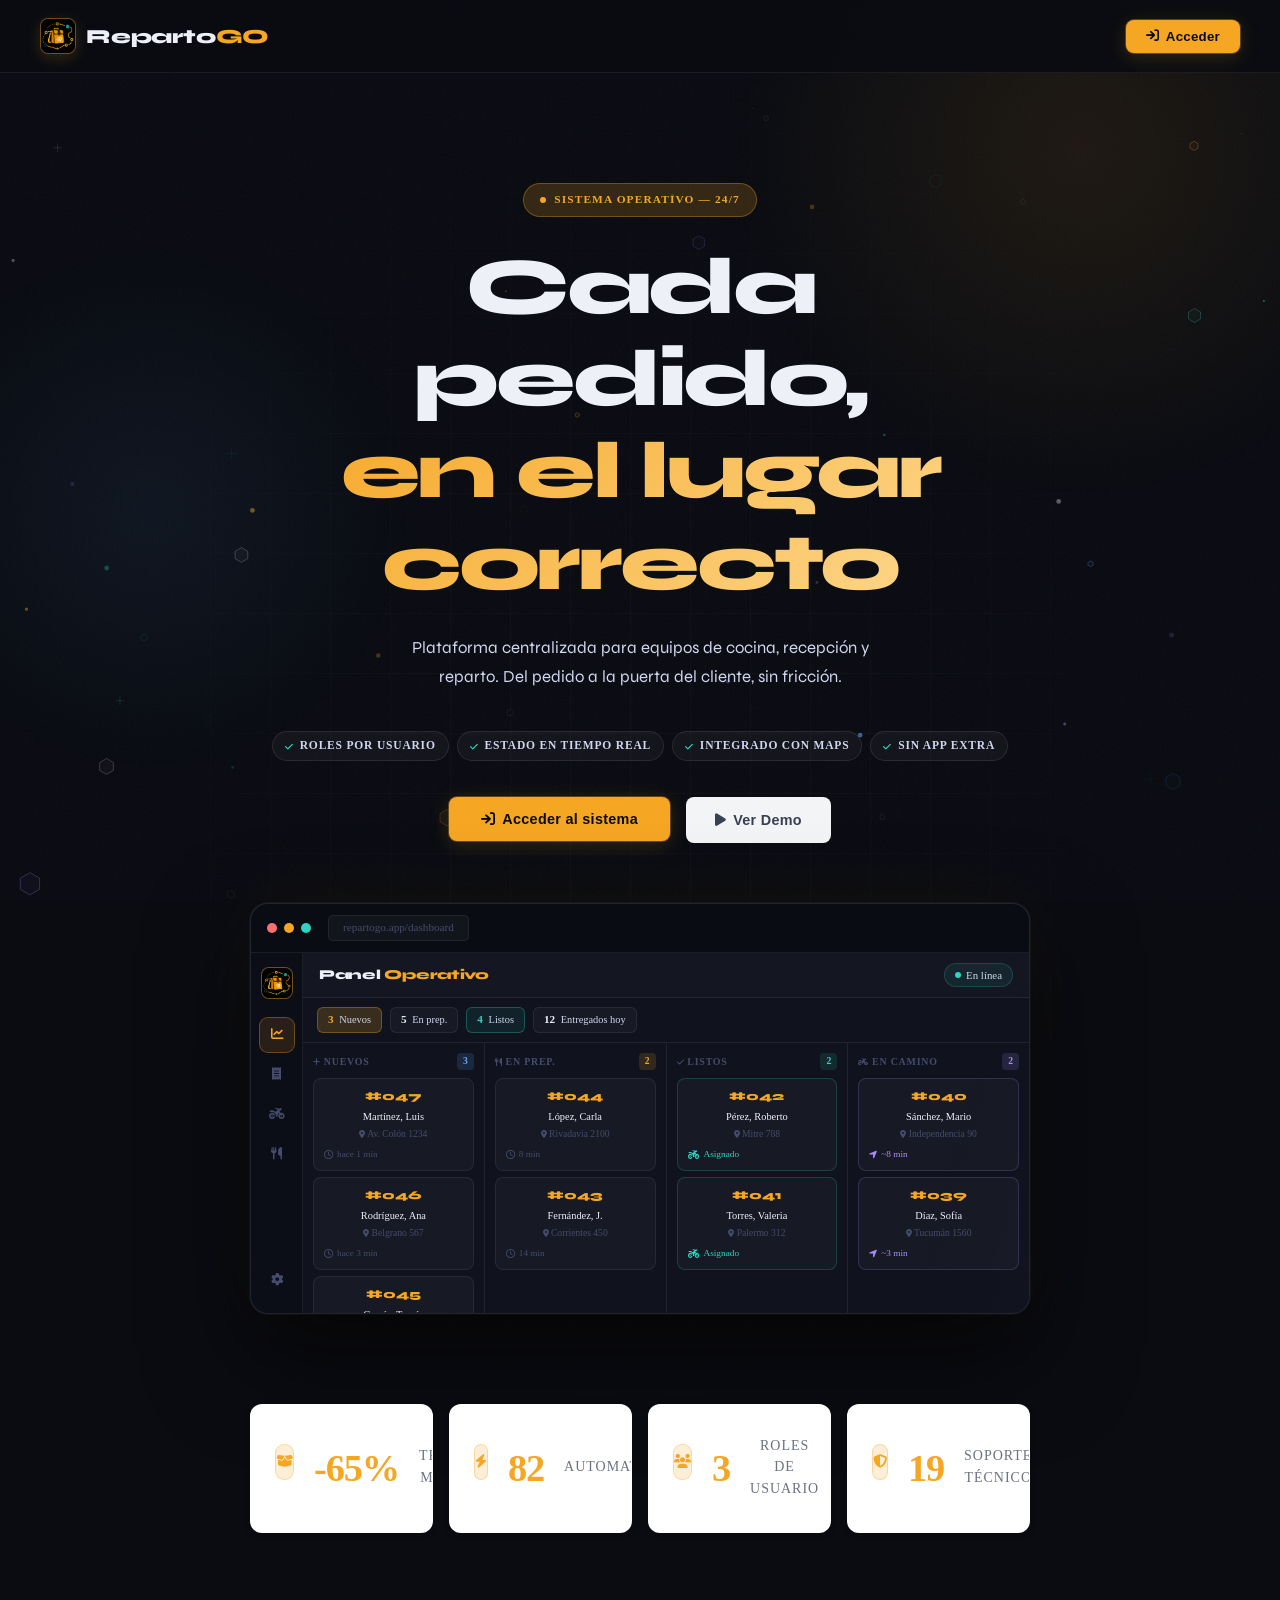
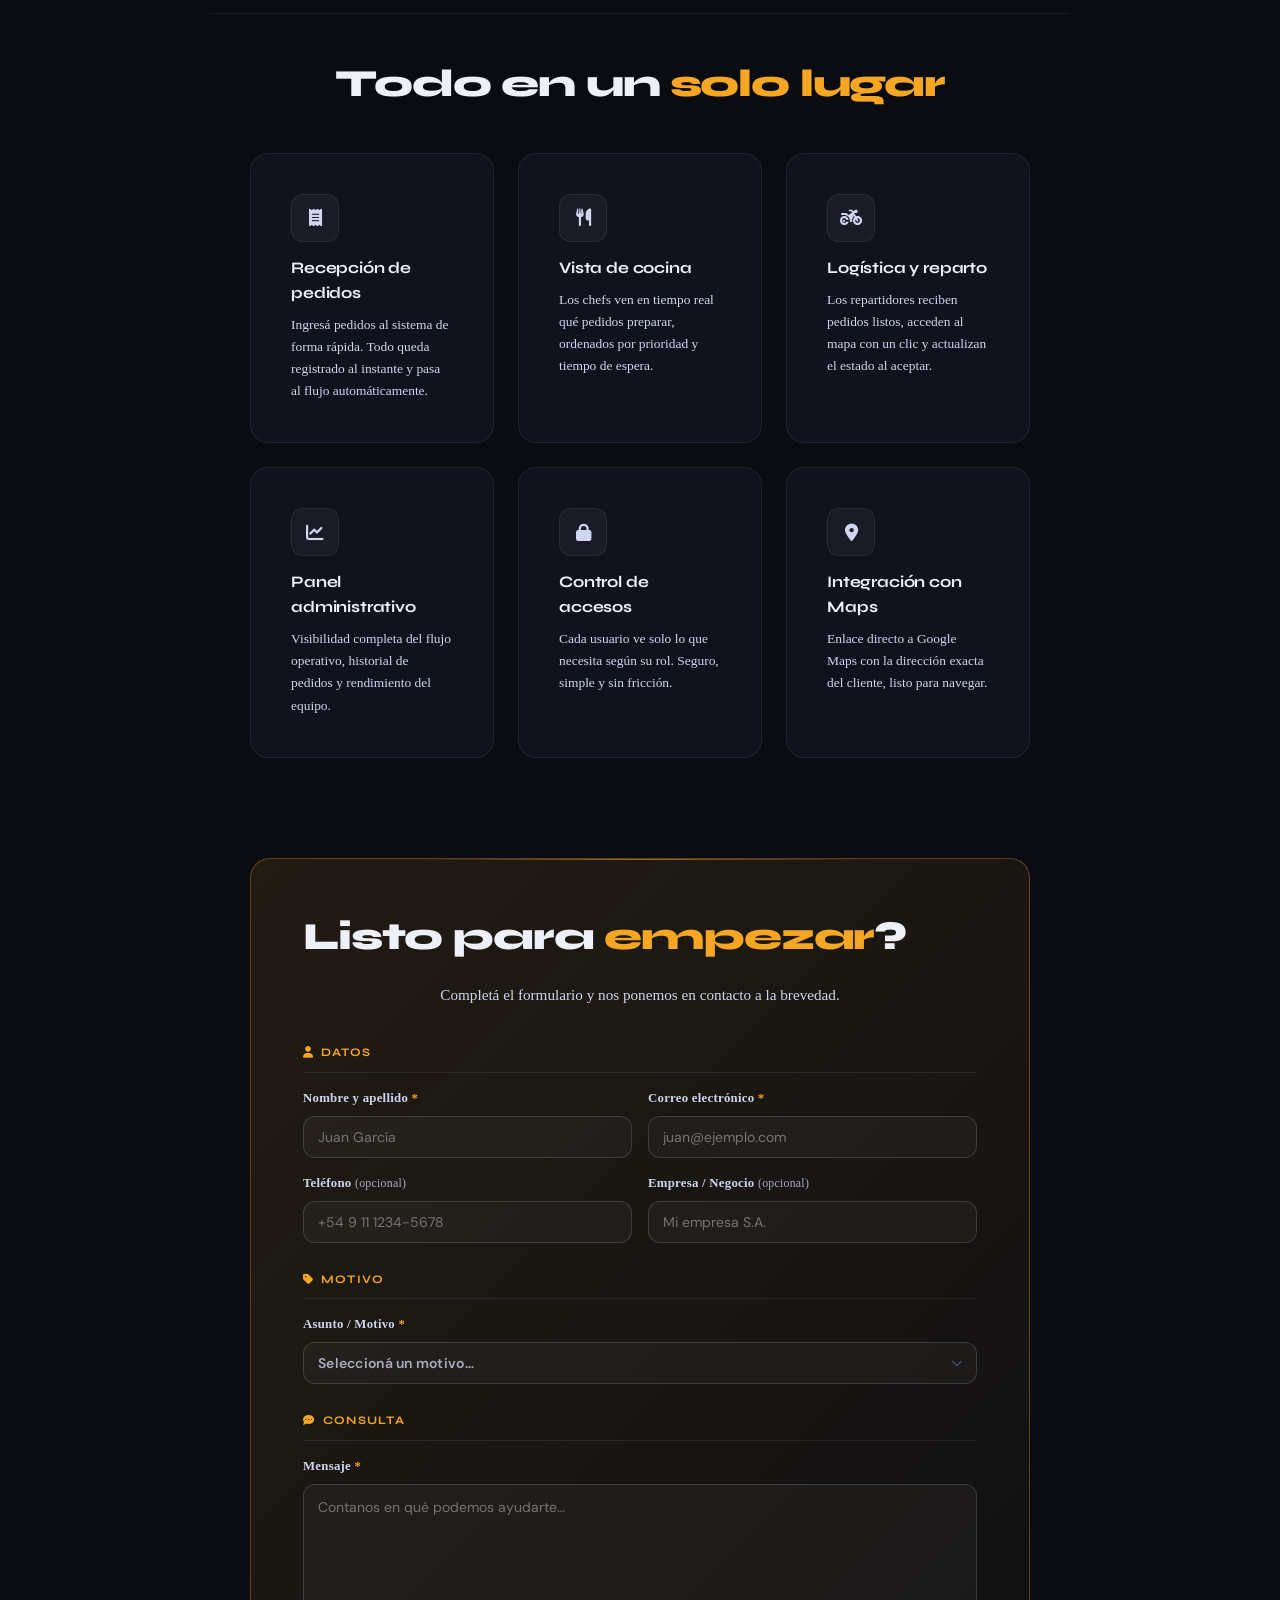
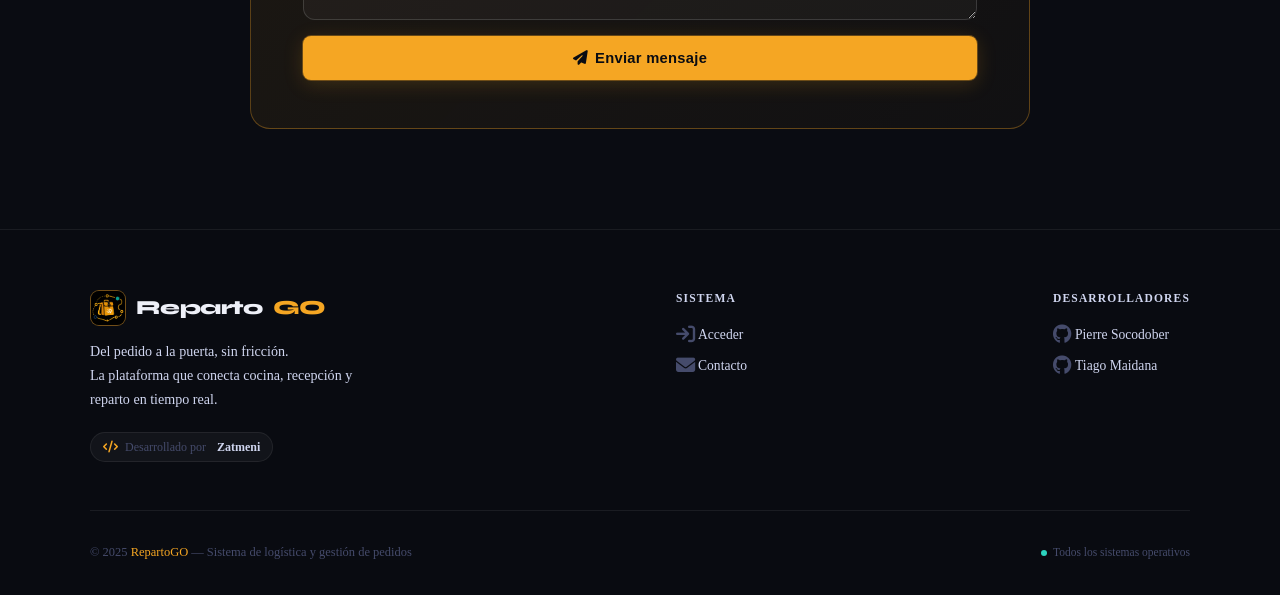
==== commit 3a5121ad: "Fix favicon paths, update logo display, and enhance login page icons - Updated favicon paths in inde" ====
--- a/index.html
+++ b/index.html
@@ -7,8 +7,9 @@
     <link rel="stylesheet" href="https://cdnjs.cloudflare.com/ajax/libs/font-awesome/6.4.0/css/all.min.css">
     <link href="https://api.fontshare.com/v2/css?f[]=boska@200&display=swap" rel="stylesheet">
     <link rel="stylesheet" href="css/styles.css">
-    <!-- FAVICON CORREGIDO -->
-    <link rel="icon" type="image/png" href="/assets/img/favicon.png">
+    <!-- FAVICON CORREGIDO (ruta relativa) -->
+    <link rel="icon" type="image/png" href="assets/img/favicon.png">
+    <link rel="shortcut icon" href="assets/img/favicon.png">
     <style>
         /* ── REVEAL ─────────────────────────────────── */
         .reveal {
@@ -167,7 +168,13 @@
             width: 32px; height: 32px; border-radius: 8px;
             background: var(--amber-glow); border: 1px solid var(--amber-border);
             display: flex; align-items: center; justify-content: center;
-            color: var(--amber); font-size: 0.75rem; margin-bottom: 14px;
+            overflow: hidden;
+            margin-bottom: 14px;
+        }
+        .dash-sb-logo img {
+            width: 100%;
+            height: 100%;
+            object-fit: contain;
         }
         .dash-sb-item {
             width: 36px; height: 36px; border-radius: 9px;
@@ -320,7 +327,12 @@
             width: 36px; height: 36px; border-radius: 9px;
             background: var(--amber-glow); border: 1px solid var(--amber-border);
             display: flex; align-items: center; justify-content: center;
-            color: var(--amber); font-size: 0.9rem;
+            overflow: hidden;
+        }
+        .footer-brand-icon img {
+            width: 100%;
+            height: 100%;
+            object-fit: contain;
         }
         .footer-brand-logo em { color: var(--amber); font-style: normal; }
         .footer-tagline { font-size: 0.88rem; color: var(--text-2); line-height: 1.7; max-width: 280px; margin-bottom: 20px; }
@@ -456,7 +468,7 @@
     <!-- NAV -->
     <nav class="home-nav">
         <a href="index.html" class="brand">
-            <div class="brand-icon"><img src="/assets/img/logo.png" alt="RepartoGO logo"></div>
+            <div class="brand-icon"><img src="assets/img/logo.png" alt="RepartoGO logo"></div>
             Reparto<em>GO</em>
         </a>
         <div style="display:flex;gap:12px;align-items:center;">
@@ -521,7 +533,7 @@
             <div class="dash-wrap">
                 <!-- Sidebar icons -->
                 <div class="dash-sidebar">
-                    <div class="dash-sb-logo"><i class="fa-solid fa-truck"></i></div>
+                    <div class="dash-sb-logo"><img src="assets/img/logo.png" alt="logo"></div>
                     <div class="dash-sb-item active"><i class="fa-solid fa-chart-line"></i></div>
                     <div class="dash-sb-item"><i class="fa-solid fa-receipt"></i></div>
                     <div class="dash-sb-item"><i class="fa-solid fa-motorcycle"></i></div>
@@ -770,7 +782,7 @@
             <div class="footer-top">
                 <div>
                     <a href="index.html" class="footer-brand-logo">
-                        <div class="footer-brand-icon"><i class="fa-solid fa-truck"></i></div>
+                        <div class="footer-brand-icon"><img src="assets/img/logo.png" alt="logo"></div>
                         Reparto<em>GO</em>
                     </a>
                     <p class="footer-tagline">
@@ -1130,12 +1142,13 @@
         });
     })();
 
-    
+    function showFeedback(type, html) {
         const fb = document.getElementById('cf-feedback');
         fb.className    = 'cf-feedback cf-feedback--' + type;
         fb.innerHTML    = html;
         fb.style.display = 'flex';
         fb.scrollIntoView({ behavior: 'smooth', block: 'nearest' });
+    }
     </script>
 </body>
-</html>
+</html>
--- a/css/styles.css
+++ b/css/styles.css
@@ -46,24 +46,15 @@
 /* ==========================================
    ESTILO PARA AUTOCOMPLETADO (CHROME/EDGE/SAFARI)
    ========================================== */
-
-/* 1. Cambiar el color del texto y del fondo del autocompletado */
 input:-webkit-autofill,
 input:-webkit-autofill:hover, 
 input:-webkit-autofill:focus, 
 input:-webkit-autofill:active {
-    /* Esto "rellena" el fondo con el color de tus inputs (--bg3) */
     -webkit-box-shadow: 0 0 0 1000px var(--bg) inset !important;
-    
-    /* Esto cambia el color del texto a blanco o al color que desees */
     -webkit-text-fill-color: white !important;
-    
-    /* Mantiene la tipografía de tu proyecto */
     font-family: 'DM Sans', sans-serif !important;
     transition: background-color 5000s ease-in-out 0s;
 }
-
-/* 2. Opcional: Ajustar el borde durante el autocompletado */
 input:-webkit-autofill {
     border: 1px solid var(--border-hi) !important;
 }
@@ -75,7 +66,6 @@
     min-height: 100vh;
     -webkit-font-smoothing: antialiased;
 }
-
 body::before {
     content: '';
     position: fixed;
@@ -128,21 +118,109 @@
     0%,100% { opacity: 0.5; }
     50%      { opacity: 1; }
 }
+@keyframes spin {
+    from { transform: rotate(0deg); }
+    to { transform: rotate(360deg); }
+}
+@keyframes overlayIn {
+    from { opacity: 0; }
+    to   { opacity: 1; }
+}
+@keyframes sheetIn {
+    from { transform: translateY(40px) scale(0.97); opacity: 0; }
+    to   { transform: translateY(0)    scale(1);   opacity: 1; }
+}
+@keyframes panelIn {
+    from { opacity: 0; transform: translateX(8px); }
+    to   { opacity: 1; transform: translateX(0); }
+}
+@keyframes dropIn {
+    from { opacity: 0; transform: translateY(-6px); }
+    to   { opacity: 1; transform: translateY(0); }
+}
+@keyframes itemIn {
+    from { opacity: 0; transform: translateX(-8px); }
+    to   { opacity: 1; transform: translateX(0); }
+}
+@keyframes slideIn {
+    from { opacity: 0; transform: translateY(20px); }
+    to   { opacity: 1; transform: translateY(0); }
+}
+@keyframes fadeInPanel {
+    from { opacity: 0; transform: translateY(20px); }
+    to   { opacity: 1; transform: translateY(0); }
+}
+@keyframes fadeInRow {
+    from { opacity: 0; transform: translateX(-10px); }
+    to   { opacity: 1; transform: translateX(0); }
+}
+@keyframes pulse {
+    0%, 100% { transform: scale(1); }
+    50%      { transform: scale(1.05); }
+}
+@keyframes card-drop-bounce {
+    0%   { transform: scale(1.03); }
+    60%  { transform: scale(0.99); }
+    100% { transform: scale(1); }
+}
+@keyframes col-pulse {
+    0%, 100% { background: rgba(245,166,35,0.06); }
+    50%      { background: rgba(245,166,35,0.12); }
+}
+@keyframes glowPulse {
+    0% { box-shadow: 0 0 0 0 rgba(245,166,35,0.2); }
+    70% { box-shadow: 0 0 0 12px rgba(245,166,35,0); }
+    100% { box-shadow: 0 0 0 0 rgba(245,166,35,0); }
+}
+@keyframes gradient-move {
+    from { background-position: 0% center; }
+    to   { background-position: 200% center; }
+}
+@keyframes float-mockup {
+    0%, 100% { transform: translateY(0px); }
+    50%       { transform: translateY(-10px); }
+}
+@keyframes shimmer-scan {
+    0%   { background-position: 200% center; opacity: 0; }
+    8%   { opacity: 1; }
+    92%  { opacity: 1; }
+    100% { background-position: -100% center; opacity: 0; }
+}
+@keyframes line-up {
+    from { transform: translateY(110%); opacity: 0; }
+    to   { transform: translateY(0);    opacity: 1; }
+}
+@keyframes pulse-dot {
+    0%,100% { opacity:1; transform:scale(1); }
+    50%      { opacity:0.5; transform:scale(0.75); }
+}
 
 /* ── UTILITIES ──────────────────────── */
 .hidden { display: none; }
 
-/* ── APP LAYOUT ─────────────────────── */
+/* ==========================================
+   REVEAL (SCROLL)
+   ========================================== */
+.reveal {
+    opacity: 0; transform: translateY(28px);
+    transition: opacity 0.65s cubic-bezier(0.16,1,0.3,1),
+                transform  0.65s cubic-bezier(0.16,1,0.3,1);
+}
+.reveal.visible { opacity: 1; transform: translateY(0); }
+
+/* ==========================================
+   APP LAYOUT
+   ========================================== */
 .app-wrapper {
     display: grid;
     grid-template-rows: 64px 1fr;
+    grid-template-columns: 220px 1fr;
     min-height: 100vh;
     position: relative;
     z-index: 1;
 }
-
-/* ── HEADER ─────────────────────────── */
 .app-header {
+    grid-column: 1/-1;
     display: flex;
     align-items: center;
     justify-content: space-between;
@@ -156,7 +234,6 @@
     z-index: 100;
     animation: slideDown 0.4s var(--ease-out) both;
 }
-
 .brand {
     display: flex;
     align-items: center;
@@ -167,7 +244,6 @@
     text-decoration: none;
     color: var(--text);
 }
-
 .brand-icon {
     width: 34px;
     height: 34px;
@@ -182,20 +258,16 @@
     flex-shrink: 0;
     margin-right: 10px;
 }
-
 .brand:hover .brand-icon {
     transform: rotate(-8deg) scale(1.1);
     box-shadow: 0 6px 24px rgba(245,166,35,0.45);
 }
-
 .brand em { color: var(--amber); font-style: normal; }
-
 .header-right {
     display: flex;
     align-items: center;
     gap: var(--sp-md);
 }
-
 .user-badge {
     display: flex;
     align-items: center;
@@ -207,9 +279,7 @@
     animation: fadeIn 0.5s 0.3s both;
     transition: border-color 0.2s;
 }
-
 .user-badge:hover { border-color: var(--border-hi); }
-
 .avatar {
     width: 32px;
     height: 32px;
@@ -224,14 +294,12 @@
     color: #fff;
     flex-shrink: 0;
 }
-
 .user-name {
     font-size: 0.82rem;
     font-weight: 600;
     color: var(--text);
     line-height: 1.2;
 }
-
 .user-rol {
     font-size: 0.68rem;
     color: var(--amber);
@@ -239,7 +307,6 @@
     text-transform: uppercase;
     letter-spacing: 0.07em;
 }
-
 #btn-cerrar-sesion {
     background: transparent;
     border: 1px solid var(--border);
@@ -255,7 +322,6 @@
     align-items: center;
     gap: 6px;
 }
-
 #btn-cerrar-sesion:hover {
     border-color: rgba(248,113,113,0.45);
     color: var(--red);
@@ -263,18 +329,104 @@
     transform: translateY(-1px);
 }
 
+/* ── SIDEBAR ─────────────────────────── */
+.app-sidebar {
+    grid-row: 2;
+    grid-column: 1;
+    background: var(--bg2);
+    border-right: 1px solid var(--border);
+    padding: 16px 10px;
+    display: flex;
+    flex-direction: column;
+    gap: 2px;
+    position: sticky;
+    top: 64px;
+    height: calc(100vh - 64px);
+    overflow-y: auto;
+}
+.app-sidebar.hidden { display: none !important; }
+.app-wrapper.no-sidebar .app-container { grid-column: 1/-1; }
+.sidebar-section-label {
+    font-size: 0.62rem;
+    font-weight: 700;
+    text-transform: uppercase;
+    letter-spacing: 0.1em;
+    color: var(--text-3);
+    padding: 14px 10px 5px;
+}
+.nav-item {
+    display: flex;
+    align-items: center;
+    gap: 9px;
+    padding: 9px 12px;
+    border-radius: var(--r-sm);
+    cursor: pointer;
+    font-size: 0.83rem;
+    font-weight: 500;
+    color: var(--text-2);
+    border: 1px solid transparent;
+    background: transparent;
+    width: 100%;
+    text-align: left;
+    transition: all 0.16s;
+    font-family: var(--font-b);
+}
+.nav-item i {
+    width: 16px;
+    text-align: center;
+    font-size: 0.82rem;
+    color: var(--text-3);
+    transition: color 0.16s;
+}
+.nav-item:hover { background: rgba(255, 255, 255, 0.04); color: var(--text); }
+.nav-item:hover i { color: var(--text-2); }
+.nav-item.active {
+    background: var(--amber-glow);
+    color: var(--amber);
+    border-color: var(--amber-border);
+    font-weight: 600;
+}
+.nav-item.active i { color: var(--amber); }
+.nav-badge {
+    margin-left: auto;
+    background: var(--amber);
+    color: #0a0c12;
+    font-size: 0.6rem;
+    font-weight: 800;
+    padding: 2px 7px;
+    border-radius: 999px;
+}
+.sidebar-stat {
+    display: flex;
+    justify-content: space-between;
+    align-items: center;
+    padding: 7px 12px;
+    border-radius: var(--r-sm);
+    background: rgba(255, 255, 255, 0.02);
+    border: 1px solid var(--border);
+    margin-top: 3px;
+}
+.sidebar-stat-label {
+    font-size: 0.7rem;
+    color: var(--text-3);
+    font-weight: 500;
+}
+.sidebar-stat-val {
+    font-family: var(--font-d);
+    font-size: 0.9rem;
+    font-weight: 700;
+    color: var(--amber);
+}
+
 /* ── MAIN ───────────────────────────── */
 .app-container {
-    max-width: 680px;
-    margin: 0 auto;
-    padding: var(--sp-xl) var(--sp-lg);
-    width: 100%;
-    position: relative;
-    z-index: 1;
-}
-
+    grid-row: 2;
+    grid-column: 2;
+    max-width: 100%;
+    padding: 36px;
+    overflow-x: hidden;
+}
 .panel-section { animation: fadeUp 0.45s var(--ease-out) both; }
-
 .panel-title {
     font-family: var(--font-d);
     font-size: 2.2rem;
@@ -283,9 +435,7 @@
     line-height: 1;
     margin-bottom: var(--sp-sm);
 }
-
 .panel-title em { color: var(--amber); font-style: normal; }
-
 .panel-subtitle {
     color: var(--text-2);
     font-size: 0.9rem;
@@ -301,7 +451,6 @@
     gap: var(--sp-sm);
     flex-wrap: wrap;
 }
-
 .status-badge {
     display: inline-flex;
     align-items: center;
@@ -316,7 +465,6 @@
     padding: 7px 14px;
     border-radius: 999px;
 }
-
 .status-dot {
     width: 7px;
     height: 7px;
@@ -343,14 +491,11 @@
     position: relative;
     overflow: hidden;
 }
-
 button:active { transform: scale(0.97); }
-
 button:focus-visible {
     outline: 2px solid var(--amber);
     outline-offset: 3px;
 }
-
 .btn-primary, #btn-refresh {
     background: var(--amber);
     color: #0a0c12;
@@ -358,19 +503,16 @@
     box-shadow: 0 4px 20px var(--amber-glow), 0 0 0 1px var(--amber-border);
     width: auto;
 }
-
 .btn-primary:hover, #btn-refresh:hover {
     background: #fbb845;
     box-shadow: 0 6px 28px rgba(245,166,35,0.38), 0 0 0 1px rgba(245,166,35,0.5);
     transform: translateY(-2px);
 }
-
 .btn-secondary {
     background: var(--bg2);
     color: var(--text);
     border: 1px solid var(--border);
 }
-
 .btn-secondary:hover {
     border-color: var(--border-hi);
     transform: translateY(-1px);
@@ -382,7 +524,6 @@
     flex-direction: column;
     gap: var(--sp-md);
 }
-
 .pedido-card {
     background: var(--bg2);
     border-radius: var(--r-lg);
@@ -397,7 +538,6 @@
     animation: card-enter 0.4s var(--ease-out) both;
     transition: transform 0.25s var(--ease-out), border-color 0.25s, box-shadow 0.25s;
 }
-
 .pedido-card::before {
     content: '';
     position: absolute;
@@ -405,21 +545,18 @@
     background: radial-gradient(ellipse at top left, rgba(245,166,35,0.04), transparent 65%);
     pointer-events: none;
 }
-
 .pedido-card:hover {
     transform: translateY(-3px);
     border-left-color: var(--teal);
     border-color: var(--border-hi);
     box-shadow: 0 14px 44px rgba(0,0,0,0.35);
 }
-
 .pedido-header {
     display: flex;
     justify-content: space-between;
     align-items: flex-start;
     gap: var(--sp-sm);
 }
-
 .pedido-id {
     font-family: var(--font-d);
     font-size: 1.65rem;
@@ -428,7 +565,6 @@
     letter-spacing: -0.02em;
     line-height: 1;
 }
-
 .pedido-total {
     background: var(--amber-glow);
     color: var(--amber);
@@ -439,13 +575,11 @@
     font-size: 0.93rem;
     font-family: var(--font-d);
 }
-
 .pedido-info {
     display: flex;
     flex-direction: column;
     gap: 6px;
 }
-
 .pedido-info p {
     font-size: 0.88rem;
     color: var(--text);
@@ -453,7 +587,6 @@
     align-items: baseline;
     gap: 8px;
 }
-
 .pedido-info strong {
     font-size: 0.68rem;
     font-weight: 600;
@@ -463,17 +596,14 @@
     min-width: 68px;
     flex-shrink: 0;
 }
-
 .pedido-divider {
     height: 1px;
     background: var(--border);
 }
-
 .pedido-actions {
     display: flex;
     gap: var(--sp-sm);
 }
-
 .link-mapa {
     display: inline-flex;
     align-items: center;
@@ -491,13 +621,11 @@
     flex: 1;
     text-align: center;
 }
-
 .link-mapa:hover {
     background: rgba(96,165,250,0.18);
     transform: translateY(-1px);
     box-shadow: 0 4px 16px rgba(96,165,250,0.15);
 }
-
 .btn-aceptar {
     background: var(--teal);
     color: #0a0c12;
@@ -509,7 +637,6 @@
     box-shadow: 0 4px 18px rgba(45,212,191,0.2);
     transition: all 0.2s var(--ease-out);
 }
-
 .btn-aceptar:hover {
     background: #22e8d2;
     transform: translateY(-2px);
@@ -523,7 +650,6 @@
     color: var(--text-2);
     animation: fadeIn 0.4s both;
 }
-
 .empty-icon {
     font-size: 2.6rem;
     margin-bottom: var(--sp-md);
@@ -541,7 +667,6 @@
     padding: var(--sp-md);
     overflow: hidden;
 }
-
 .login-orbs {
     position: fixed;
     inset: 0;
@@ -549,13 +674,11 @@
     overflow: hidden;
     z-index: 0;
 }
-
 .orb {
     position: absolute;
     border-radius: 50%;
     filter: blur(90px);
 }
-
 .orb-1 {
     width: 520px; height: 520px;
     background: radial-gradient(circle, rgba(245,166,35,0.14) 0%, transparent 70%);
@@ -563,21 +686,18 @@
     animation: orbit 8s ease-in-out infinite;
     transform-origin: center center;
 }
-
 .orb-2 {
     width: 420px; height: 420px;
     background: radial-gradient(circle, rgba(96,165,250,0.09) 0%, transparent 70%);
     bottom: -120px; right: -80px;
     animation: orbit 11s ease-in-out 3s infinite;
 }
-
 .orb-3 {
     width: 280px; height: 280px;
     background: radial-gradient(circle, rgba(45,212,191,0.07) 0%, transparent 70%);
     top: 45%; right: 18%;
     animation: orbit 7s ease-in-out 1.5s infinite;
 }
-
 .login-wrapper {
     width: 100%;
     max-width: 390px;
@@ -585,41 +705,65 @@
     z-index: 1;
     animation: scaleIn 0.5s var(--ease-spring) both;
 }
-
 .login-brand {
     text-align: center;
     margin-bottom: var(--sp-xl);
     animation: fadeUp 0.5s 0.08s var(--ease-out) both;
 }
-
 .login-logo {
-    width: 62px; height: 62px;
-    background: linear-gradient(135deg, var(--amber) 0%, var(--amber-dark) 100%);
-    border-radius: var(--r-md);
+    width: 100px;
+    height: 100px;
+    background: linear-gradient(145deg, #11131f 0%, #080a10 100%);
+    border-radius: 24px;
     display: flex;
     align-items: center;
     justify-content: center;
-    font-size: 1.7rem;
-    margin: 0 auto var(--sp-md);
-    box-shadow: 0 8px 32px rgba(245,166,35,0.38);
+    margin: 0 auto var(--sp-lg);
+    box-shadow: 0 16px 28px rgba(0, 0, 0, 0.6), 0 0 0 2px rgba(245, 166, 35, 0.5);
     animation: float 4s ease-in-out infinite;
+    transition: box-shadow 0.25s ease, transform 0.2s ease;
     position: relative;
 }
-
+.login-logo:hover {
+    box-shadow: 0 20px 32px rgba(0, 0, 0, 0.7), 0 0 0 3px rgba(245, 166, 35, 0.8);
+    transform: translateY(-2px);
+}
 .login-logo::after {
+    display: none;
     content: '';
     position: absolute;
-    inset: -3px;
-    border-radius: 14px;
-    background: conic-gradient(from 0deg, transparent 0%, var(--amber) 25%, transparent 50%, var(--amber) 75%, transparent 100%);
+    inset: -4px;
+    border-radius: 18px;
+    background: conic-gradient(
+        from 0deg,
+        #f5a623,
+        #ffd166,
+        #f5a623,
+        #e84393,
+        #6a4e9b,
+        #f5a623
+    );
     z-index: -1;
     opacity: 0;
-    animation: spin 3s linear infinite, fadeIn 0.5s 0.3s both;
-    transition: opacity 0.3s;
-}
-
-.login-logo:hover::after { opacity: 0.4; }
-
+    transition: opacity 0.4s ease;
+    animation: spin 4s linear infinite;
+}
+.login-logo:hover::after {
+    opacity: 0.8;
+}
+.login-logo::before {
+    content: '';
+    position: absolute;
+    inset: 0;
+    border-radius: 24px;
+    padding: 2px;
+    background: linear-gradient(135deg, rgba(245, 166, 35, 0.3), rgba(45, 212, 191, 0.1));
+    -webkit-mask: linear-gradient(#fff 0 0) content-box, linear-gradient(#fff 0 0);
+    mask: linear-gradient(#fff 0 0) content-box, linear-gradient(#fff 0 0);
+    -webkit-mask-composite: xor;
+    mask-composite: exclude;
+    pointer-events: none;
+}
 .login-brand h1 {
     font-family: var(--font-d);
     font-size: 1.9rem;
@@ -627,15 +771,18 @@
     letter-spacing: -0.03em;
     color: var(--text);
 }
-
+.login-logo img {
+    width: 75%;
+    height: 75%;
+    object-fit: contain;
+    filter: drop-shadow(0 2px 6px rgba(0, 0, 0, 0.5));
+}
 .login-brand h1 em { color: var(--amber); font-style: normal; }
-
 .login-brand p {
     font-size: 1rem;
     color: var(--text-2);
     margin-top: 4px;
 }
-
 .login-card {
     background: var(--bg2);
     border: 1px solid var(--border);
@@ -645,7 +792,6 @@
     overflow: hidden;
     animation: fadeUp 0.5s 0.16s var(--ease-out) both;
 }
-
 .login-card::before {
     content: '';
     position: absolute;
@@ -655,7 +801,6 @@
     opacity: 0.5;
     animation: glow-border 3s ease-in-out infinite;
 }
-
 .login-card::after {
     content: '';
     position: absolute;
@@ -663,15 +808,12 @@
     background: radial-gradient(ellipse at 50% -15%, rgba(245,166,35,0.06), transparent 60%);
     pointer-events: none;
 }
-
 .form-group {
     margin-bottom: var(--sp-lg);
     animation: fadeUp 0.4s var(--ease-out) both;
 }
-
 .form-group:nth-child(1) { animation-delay: 0.24s; }
 .form-group:nth-child(2) { animation-delay: 0.31s; }
-
 .form-group label {
     display: block;
     font-size: 0.8rem;
@@ -681,7 +823,6 @@
     color: var(--text-2);
     margin-bottom: var(--sp-sm);
 }
-
 .form-group input {
     width: 100%;
     padding: 13px 16px;
@@ -693,24 +834,19 @@
     transition: border-color 0.2s, box-shadow 0.2s, background 0.2s;
     outline: none;
 }
-
 .form-group input::placeholder { color: var(--text-3); }
 .form-group input:hover { border-color: var(--border-hi); }
-
 .form-group input:focus {
     border-color: var(--amber);
     box-shadow: 0 0 0 3px var(--amber-glow);
     background: rgba(245,166,35,0.02);
 }
-
 .password-wrapper {
     position: relative;
     display: flex;
     align-items: center;
 }
-
 .password-wrapper input { padding-right: 46px !important; }
-
 .toggle-password {
     position: absolute;
     right: 14px;
@@ -720,9 +856,7 @@
     transition: color 0.2s;
     z-index: 1;
 }
-
 .toggle-password:hover { color: var(--text-2); }
-
 .login-btn {
     width: 100%;
     padding: 14px;
@@ -740,7 +874,6 @@
     position: relative;
     overflow: hidden;
 }
-
 .login-btn::before {
     content: '';
     position: absolute;
@@ -751,21 +884,17 @@
     transform: skewX(-20deg);
     transition: left 0.5s ease;
 }
-
 .login-btn:hover {
     background: #fbb845;
     box-shadow: 0 8px 32px rgba(245,166,35,0.42);
     transform: translateY(-2px);
 }
-
 .login-btn:hover::before { left: 150%; }
-
 .login-footer {
     text-align: center;
     margin-top: var(--sp-lg);
     animation: fadeIn 0.4s 0.48s both;
 }
-
 .login-footer a {
     color: var(--text-2);
     font-size: 1rem;
@@ -773,17 +902,12 @@
     transition: color 0.2s;
     font-weight: 500;
 }
-
 .login-footer a:hover { color: var(--amber); }
 
-@keyframes spin {
-    from { transform: rotate(0deg); }
-    to   { transform: rotate(360deg); }
-}
-
-/* ── HOME ───────────────────────────── */
+/* ==========================================
+   HOME / LANDING PAGE
+   ========================================== */
 body.home-body { overflow-x: hidden; }
-
 .home-orbs {
     position: fixed;
     inset: 0;
@@ -791,7 +915,6 @@
     z-index: 0;
     overflow: hidden;
 }
-
 .home-orb-1 {
     position: absolute;
     width: 800px; height: 800px;
@@ -799,7 +922,6 @@
     top: -250px; right: -200px;
     animation: orbit 9s ease-in-out infinite;
 }
-
 .home-orb-2 {
     position: absolute;
     width: 600px; height: 600px;
@@ -807,7 +929,6 @@
     bottom: 10%; left: -150px;
     animation: orbit 12s ease-in-out 2.5s infinite;
 }
-
 .home-nav {
     display: flex;
     align-items: center;
@@ -822,7 +943,6 @@
     z-index: 100;
     animation: slideDown 0.5s var(--ease-out) both;
 }
-
 .home-hero {
     max-width: 860px;
     margin: 0 auto;
@@ -831,7 +951,6 @@
     position: relative;
     z-index: 1;
 }
-
 .eyebrow {
     display: inline-flex;
     align-items: center;
@@ -848,7 +967,6 @@
     margin-bottom: var(--sp-lg);
     animation: fadeUp 0.5s 0.08s var(--ease-out) both;
 }
-
 .eyebrow-dot {
     width: 6px; height: 6px;
     border-radius: 50%;
@@ -856,7 +974,6 @@
     animation: pulse-ring 2s ease infinite;
     flex-shrink: 0;
 }
-
 .home-hero h1 {
     font-family: var(--font-d);
     font-size: clamp(2.8rem, 8vw, 5rem);
@@ -867,9 +984,7 @@
     margin-bottom: var(--sp-lg);
     animation: fadeUp 0.55s 0.16s var(--ease-out) both;
 }
-
 .home-hero h1 em { color: var(--amber); font-style: normal; }
-
 .home-hero p {
     font-size: 1.05rem;
     color: var(--text-2);
@@ -879,7 +994,6 @@
     font-family: var(--font-d);
     animation: fadeUp 0.55s 0.24s var(--ease-out) both;
 }
-
 .hero-actions {
     display: flex;
     gap: var(--sp-md);
@@ -887,18 +1001,309 @@
     flex-wrap: wrap;
     animation: fadeUp 0.55s 0.32s var(--ease-out) both;
 }
-
 .hero-actions .btn-primary {
     padding: 14px 32px;
     font-size: 0.9rem;
 }
-
 .hero-actions .btn-secondary {
     padding: 14px 28px;
     font-size: 0.9rem;
 }
-
-/* Stats */
+.hero-chips {
+    display: flex;
+    justify-content: center;
+    flex-wrap: wrap;
+    gap: 8px;
+    margin-bottom: 36px;
+    animation: fadeUp 0.55s 0.42s cubic-bezier(0.16,1,0.3,1) both;
+}
+.chip {
+    display: inline-flex;
+    align-items: center;
+    gap: 6px;
+    font-size: 0.72rem;
+    font-weight: 600;
+    text-transform: uppercase;
+    letter-spacing: 0.07em;
+    padding: 5px 12px;
+    border-radius: 999px;
+    border: 1px solid rgba(255,255,255,0.09);
+    background: rgba(255,255,255,0.04);
+    color: var(--text-2);
+    transition: all 0.2s;
+}
+.chip:hover {
+    border-color: var(--amber-border);
+    color: var(--amber);
+    background: var(--amber-glow);
+}
+/* Hero gradient text */
+.hero-gradient {
+    background: linear-gradient(135deg, #f5a623, #fdd68a, #f5a623);
+    background-size: 200% auto;
+    -webkit-background-clip: text;
+    -webkit-text-fill-color: transparent;
+    background-clip: text;
+    animation: gradient-move 3s linear infinite;
+}
+/* Line reveal */
+.line-reveal {
+    display: block;
+    overflow: hidden;
+    line-height: 1.15;
+}
+.line-reveal span {
+    display: block;
+    animation: line-up 0.75s cubic-bezier(0.16,1,0.3,1) both;
+}
+.line-reveal:nth-child(1) span { animation-delay: 0.05s; }
+.line-reveal:nth-child(2) span { animation-delay: 0.2s; }
+
+/* Mockup redesign */
+.hero-mockup {
+    max-width: 820px;
+    margin: 60px auto 0;
+    background: var(--bg2);
+    border: 1px solid var(--border);
+    border-radius: 18px;
+    overflow: hidden;
+    box-shadow: 0 40px 100px rgba(0,0,0,0.7),
+                0 0 0 1px rgba(255,255,255,0.05),
+                0 0 80px rgba(245,166,35,0.06);
+    animation: fadeUp 0.7s 0.5s cubic-bezier(0.16,1,0.3,1) both,
+               float-mockup 6s 1.5s ease-in-out infinite !important;
+    position: relative;
+}
+.mockup-shimmer {
+    position: absolute;
+    inset: 0;
+    pointer-events: none;
+    z-index: 10;
+    border-radius: 18px;
+    background: linear-gradient(
+        105deg,
+        transparent 30%,
+        rgba(255,255,255,0.028) 50%,
+        transparent 70%
+    );
+    background-size: 300% 100%;
+    animation: shimmer-scan 4.5s 2s ease-in-out infinite;
+}
+.mockup-titlebar {
+    display: flex;
+    align-items: center;
+    gap: 7px;
+    padding: 11px 16px;
+    background: rgba(0,0,0,0.35);
+    border-bottom: 1px solid var(--border);
+}
+.mockup-dot { width: 10px; height: 10px; border-radius: 50%; }
+.mockup-dot-r { background: #f87171; }
+.mockup-dot-y { background: #f5a623; }
+.mockup-dot-g { background: #2dd4bf; }
+.mockup-url {
+    margin-left: 10px;
+    font-size: 0.7rem;
+    color: var(--text-3);
+    background: rgba(255,255,255,0.04);
+    border: 1px solid var(--border);
+    padding: 3px 14px;
+    border-radius: 5px;
+}
+.dash-wrap { display: flex; height: 360px; }
+.dash-sidebar {
+    width: 52px;
+    background: rgba(0,0,0,0.25);
+    border-right: 1px solid var(--border);
+    display: flex;
+    flex-direction: column;
+    align-items: center;
+    padding: 14px 0;
+    gap: 4px;
+}
+.dash-sb-logo {
+    width: 32px;
+    height: 32px;
+    border-radius: 8px;
+    background: var(--amber-glow);
+    border: 1px solid var(--amber-border);
+    display: flex;
+    align-items: center;
+    justify-content: center;
+    overflow: hidden;
+    margin-bottom: 14px;
+}
+.dash-sb-logo img {
+    width: 100%;
+    height: 100%;
+    object-fit: contain;
+}
+.dash-sb-item {
+    width: 36px;
+    height: 36px;
+    border-radius: 9px;
+    display: flex;
+    align-items: center;
+    justify-content: center;
+    color: var(--text-3);
+    font-size: 0.78rem;
+    transition: all 0.18s;
+}
+.dash-sb-item.active {
+    background: rgba(245,166,35,0.12);
+    color: var(--amber);
+    border: 1px solid var(--amber-border);
+}
+.dash-main {
+    flex: 1;
+    overflow: hidden;
+    display: flex;
+    flex-direction: column;
+}
+.dash-topbar {
+    display: flex;
+    align-items: center;
+    justify-content: space-between;
+    padding: 10px 16px;
+    border-bottom: 1px solid var(--border);
+    background: rgba(255,255,255,0.015);
+}
+.dash-topbar-title {
+    font-family: 'Syne',sans-serif;
+    font-size: 0.85rem;
+    font-weight: 800;
+    letter-spacing: -0.02em;
+}
+.dash-topbar-title em { color: var(--amber); font-style: normal; }
+.dash-status {
+    display: flex;
+    align-items: center;
+    gap: 5px;
+    font-size: 0.68rem;
+    color: var(--text-2);
+    background: rgba(45,212,191,0.08);
+    border: 1px solid rgba(45,212,191,0.2);
+    padding: 3px 10px;
+    border-radius: 999px;
+}
+.dash-status-dot {
+    width: 6px;
+    height: 6px;
+    border-radius: 50%;
+    background: var(--teal);
+    animation: pulse-dot 1.8s ease-in-out infinite;
+}
+.dash-stat-row {
+    display: flex;
+    gap: 8px;
+    padding: 9px 14px;
+    border-bottom: 1px solid var(--border);
+}
+.dash-stat-chip {
+    font-size: 0.65rem;
+    padding: 3px 10px;
+    border-radius: 6px;
+    border: 1px solid var(--border);
+    background: rgba(255,255,255,0.03);
+    color: var(--text-2);
+}
+.dash-stat-chip strong {
+    color: var(--text);
+    font-size: 0.7rem;
+    margin-right: 3px;
+}
+.dash-stat-chip.amber {
+    border-color: var(--amber-border);
+    background: var(--amber-glow);
+}
+.dash-stat-chip.amber strong { color: var(--amber); }
+.dash-stat-chip.teal {
+    border-color: rgba(45,212,191,0.3);
+    background: rgba(45,212,191,0.08);
+}
+.dash-stat-chip.teal strong { color: var(--teal); }
+.dash-kanban {
+    flex: 1;
+    display: flex;
+    overflow: hidden;
+}
+.dash-col {
+    flex: 1;
+    padding: 10px;
+    border-right: 1px solid var(--border);
+    overflow: hidden;
+}
+.dash-col:last-child { border-right: none; }
+.dash-col-header {
+    display: flex;
+    align-items: center;
+    justify-content: space-between;
+    margin-bottom: 8px;
+}
+.dash-col-title {
+    font-size: 0.62rem;
+    font-weight: 700;
+    text-transform: uppercase;
+    letter-spacing: 0.08em;
+    color: var(--text-3);
+}
+.dash-col-count {
+    font-size: 0.6rem;
+    font-weight: 700;
+    padding: 1px 6px;
+    border-radius: 4px;
+}
+.col-nuevo .dash-col-count { background: rgba(96,165,250,0.15); color: var(--blue); }
+.col-prep .dash-col-count { background: rgba(245,166,35,0.15); color: var(--amber); }
+.col-listo .dash-col-count { background: rgba(45,212,191,0.12); color: var(--teal); }
+.col-camino .dash-col-count { background: rgba(167,139,250,0.15); color: #a78bfa; }
+.dash-order-card {
+    background: rgba(255,255,255,0.03);
+    border: 1px solid var(--border);
+    border-radius: 8px;
+    padding: 8px 10px;
+    margin-bottom: 6px;
+    transition: border-color 0.2s, transform 0.2s;
+}
+.doc-num {
+    font-family: 'Syne',sans-serif;
+    font-size: 0.75rem;
+    font-weight: 800;
+    color: var(--amber);
+    margin-bottom: 4px;
+}
+.doc-name {
+    font-size: 0.65rem;
+    color: var(--text);
+    margin-bottom: 2px;
+    white-space: nowrap;
+    overflow: hidden;
+    text-overflow: ellipsis;
+}
+.doc-addr {
+    font-size: 0.6rem;
+    color: var(--text-3);
+    white-space: nowrap;
+    overflow: hidden;
+    text-overflow: ellipsis;
+}
+.doc-time {
+    font-size: 0.58rem;
+    color: var(--text-3);
+    margin-top: 5px;
+    display: flex;
+    align-items: center;
+    gap: 4px;
+}
+.card-animate {
+    animation: card-in 0.4s cubic-bezier(0.16,1,0.3,1) both;
+}
+@keyframes card-in {
+    from { opacity:0; transform: translateY(-8px); }
+    to   { opacity:1; transform: translateY(0); }
+}
+
+/* Stats row */
 .stats-row {
     max-width: 860px;
     margin: 0 auto;
@@ -908,9 +1313,7 @@
     gap: var(--sp-md);
     position: relative;
     z-index: 1;
-    animation: fadeUp 0.6s 0.38s var(--ease-out) both;
-}
-
+}
 .stat-card {
     background: var(--bg2);
     border: 1px solid var(--border);
@@ -921,25 +1324,31 @@
     position: relative;
     overflow: hidden;
 }
-
 .stat-card::after {
     content: '';
     position: absolute;
-    bottom: 0; left: 0; right: 0;
+    bottom: 0;
+    left: 0;
+    right: 0;
     height: 2px;
     background: linear-gradient(90deg, transparent, var(--amber), transparent);
     opacity: 0;
-    transition: opacity 0.25s;
-}
-
-.stat-card:hover {
-    border-color: var(--border-hi);
-    transform: translateY(-4px);
-    box-shadow: 0 16px 40px rgba(0,0,0,0.3);
-}
-
-.stat-card:hover::after { opacity: 0.8; }
-
+    transition: opacity 0.3s;
+}
+.stat-card:hover::after { opacity: 1; }
+.stat-icon {
+    width: 36px;
+    height: 36px;
+    border-radius: 9px;
+    margin-bottom: 12px;
+    display: flex;
+    align-items: center;
+    justify-content: center;
+    background: var(--amber-glow);
+    border: 1px solid var(--amber-border);
+    color: var(--amber);
+    font-size: 0.85rem;
+}
 .stat-val {
     font-size: 2.4rem;
     font-weight: 800;
@@ -947,7 +1356,6 @@
     letter-spacing: -0.03em;
     line-height: 1;
 }
-
 .stat-label {
     font-size: 0.76rem;
     color: var(--text-2);
@@ -956,6 +1364,19 @@
     margin-top: 6px;
     font-weight: 600;
 }
+.stats-row .stat-card {
+    opacity: 0;
+    transform: translateY(20px);
+    transition: opacity 0.5s, transform 0.5s;
+}
+.stats-row.visible .stat-card {
+    opacity: 1;
+    transform: translateY(0);
+}
+.stats-row.visible .stat-card:nth-child(1) { transition-delay: 0s; }
+.stats-row.visible .stat-card:nth-child(2) { transition-delay: 0.09s; }
+.stats-row.visible .stat-card:nth-child(3) { transition-delay: 0.18s; }
+.stats-row.visible .stat-card:nth-child(4) { transition-delay: 0.27s; }
 
 .home-divider {
     border: none;
@@ -965,8 +1386,19 @@
     position: relative;
     z-index: 1;
 }
-
-/* Features */
+.titulo-seccion {
+    text-align: center;
+    font-family: var(--font-d);
+    font-size: clamp(1.6rem, 4vw, 2.4rem);
+    font-weight: 800;
+    letter-spacing: -0.03em;
+    margin-bottom: var(--sp-xl);
+}
+.titulo-seccion em {
+    color: var(--amber);
+    font-style: normal;
+    margin-left: 10px;
+}
 .features-grid {
     max-width: 860px;
     margin: 0 auto;
@@ -977,7 +1409,6 @@
     position: relative;
     z-index: 1;
 }
-
 .feature-card {
     background: var(--bg2);
     border: 1px solid var(--border);
@@ -987,7 +1418,6 @@
     position: relative;
     overflow: hidden;
 }
-
 .feature-card::after {
     content: '';
     position: absolute;
@@ -997,40 +1427,33 @@
     transition: opacity 0.3s;
     pointer-events: none;
 }
-
 .feature-card:hover {
     border-color: var(--border-hi);
     transform: translateY(-5px);
     box-shadow: 0 20px 50px rgba(0,0,0,0.32);
 }
-
 .feature-card:hover::after { opacity: 1; }
-
-.feature-card:nth-child(1)  { animation: fadeUp 0.5s 0.1s var(--ease-out) both; }
-.feature-card:nth-child(2)  { animation: fadeUp 0.5s 0.17s var(--ease-out) both; }
-.feature-card:nth-child(3)  { animation: fadeUp 0.5s 0.24s var(--ease-out) both; }
-.feature-card:nth-child(4)  { animation: fadeUp 0.5s 0.31s var(--ease-out) both; }
-.feature-card:nth-child(5)  { animation: fadeUp 0.5s 0.38s var(--ease-out) both; }
-.feature-card:nth-child(6)  { animation: fadeUp 0.5s 0.45s var(--ease-out) both; }
-
-.feature-icon {
-    width: 44px; height: 44px;
+.feature-icon-wrap {
+    width: 48px;
+    height: 48px;
+    border-radius: 12px;
+    margin-bottom: 14px;
+    display: flex;
+    align-items: center;
+    justify-content: center;
+    font-size: 1.1rem;
+    background: rgba(255,255,255,0.04);
+    border: 1px solid var(--border);
+    transition: all 0.25s;
+    color: var(--text-2);
+}
+.feature-card:hover .feature-icon-wrap {
     background: var(--amber-glow);
-    border: 1px solid var(--amber-border);
-    border-radius: var(--r-sm);
-    display: flex;
-    align-items: center;
-    justify-content: center;
-    font-size: 1.15rem;
-    margin-bottom: var(--sp-md);
-    transition: transform 0.25s var(--ease-spring), box-shadow 0.25s;
-}
-
-.feature-card:hover .feature-icon {
-    transform: scale(1.12) rotate(-6deg);
-    box-shadow: 0 4px 20px var(--amber-glow);
-}
-
+    border-color: var(--amber-border);
+    color: var(--amber);
+    transform: scale(1.05);
+    rotate: 15deg;
+}
 .feature-card h3 {
     font-family: var(--font-d);
     font-size: 1rem;
@@ -1039,126 +1462,281 @@
     margin-bottom: var(--sp-sm);
     color: var(--text);
 }
-
 .feature-card p {
     font-size: 0.84rem;
     color: var(--text-2);
     line-height: 1.65;
 }
-
-.home-footer {
-    border-top: 1px solid var(--border);
-    padding: var(--sp-lg) var(--sp-xl);
-    text-align: center;
-    color: var(--text-3);
-    font-size: 0.77rem;
+.features-grid .feature-card:nth-child(1).visible { transition-delay: 0s !important; }
+.features-grid .feature-card:nth-child(2).visible { transition-delay: 0.07s !important; }
+.features-grid .feature-card:nth-child(3).visible { transition-delay: 0.14s !important; }
+.features-grid .feature-card:nth-child(4).visible { transition-delay: 0.21s !important; }
+.features-grid .feature-card:nth-child(5).visible { transition-delay: 0.28s !important; }
+.features-grid .feature-card:nth-child(6).visible { transition-delay: 0.35s !important; }
+
+/* CTA Section */
+.cta-section {
+    max-width: 860px;
+    margin: 0 auto;
+    padding: 0 var(--sp-xl) 100px;
     position: relative;
     z-index: 1;
 }
-
-/* ── RESPONSIVE ──────────────────────── */
-@media (max-width: 520px) {
-    .app-header { padding: 0 var(--sp-md); }
-    .app-container { padding: var(--sp-lg) var(--sp-md); }
-    .home-nav { padding: var(--sp-md); }
-    .home-hero, .stats-row, .features-grid { padding-left: var(--sp-md); padding-right: var(--sp-md); }
-    .home-hero { padding-top: 70px; padding-bottom: 60px; }
-    .panel-title { font-size: 1.8rem; }
-    .login-card { padding: var(--sp-lg); }
-    .user-info { display: none; }
-    .pedido-header { flex-direction: column; gap: var(--sp-xs); }
-    .pedido-actions { flex-direction: column; }
-}
-/* ==========================================
-   ÍCONO DE FONDO (MARCA DE AGUA)
-   ========================================== */
-/* ==========================================
-   DECORACIÓN PROFESIONAL (CAMIÓN + BOLSA)
-   ========================================== */
-.bg-decorative {
-    position: fixed;
+.cta-card {
+    background: linear-gradient(135deg, rgba(245,166,35,0.1) 0%, rgba(245,166,35,0.03) 100%);
+    border: 1px solid var(--amber-border);
+    border-radius: 20px;
+    padding: 60px var(--sp-xl);
+    text-align: center;
+    position: relative;
+    overflow: visible;
+}
+.cta-card::before {
+    content: '';
+    position: absolute;
     top: 0;
-    left: 0;
+    left: 20%;
+    right: 20%;
+    height: 1px;
+    background: linear-gradient(90deg, transparent, var(--amber), transparent);
+    opacity: 0.6;
+}
+h2 {
+    font-family: 'Syne', sans-serif;
+    font-size: clamp(1.6rem, 4vw, 2.4rem);
+    font-weight: 800;
+    letter-spacing: -0.03em;
+    margin-bottom: var(--sp-md);
+}
+h2 em { color: var(--amber); font-style: normal; }
+.cta-card p {
+    color: var(--text-2);
+    max-width: 420px;
+    margin: 0 auto var(--sp-xl);
+    font-size: 0.95rem;
+    line-height: 1.7;
+}
+
+/* Footer */
+.site-footer {
+    background: rgba(10, 12, 18, 0.88);
+    backdrop-filter: blur(20px);
+    -webkit-backdrop-filter: blur(20px);
+    border-top: 1px solid var(--border);
+    position: relative;
+    z-index: 1;
+    padding: 60px var(--sp-xl) 32px;
+}
+.footer-inner { max-width: 1100px; margin: 0 auto; }
+.footer-top {
+    display: flex;
+    justify-content: space-between;
+    gap: 48px;
+    padding-bottom: 48px;
+    border-bottom: 1px solid var(--border);
+    margin-bottom: 32px;
+}
+.footer-brand-logo {
+    display: flex;
+    align-items: center;
+    gap: 10px;
+    font-family: 'Syne',sans-serif;
+    font-size: 1.25rem;
+    font-weight: 800;
+    letter-spacing: -0.03em;
+    color: var(--text);
+    margin-bottom: 14px;
+    text-decoration: none;
+}
+.footer-brand-icon {
+    width: 36px;
+    height: 36px;
+    border-radius: 9px;
+    background: var(--amber-glow);
+    border: 1px solid var(--amber-border);
+    display: flex;
+    align-items: center;
+    justify-content: center;
+    overflow: hidden;
+}
+.footer-brand-icon img {
     width: 100%;
     height: 100%;
-    z-index: 0;
+    object-fit: contain;
+}
+.footer-brand-logo em { color: var(--amber); font-style: normal; }
+.footer-tagline {
+    font-size: 0.88rem;
+    color: var(--text-2);
+    line-height: 1.7;
+    max-width: 280px;
+    margin-bottom: 20px;
+}
+.footer-dev {
+    display: inline-flex;
+    align-items: center;
+    gap: 7px;
+    font-size: 0.75rem;
+    color: var(--text-3);
+    background: rgba(255,255,255,0.04);
+    border: 1px solid var(--border);
+    padding: 5px 12px;
+    border-radius: 999px;
+}
+.footer-dev i { color: var(--amber); }
+.footer-col-title {
+    font-size: 0.72rem;
+    font-weight: 700;
+    text-transform: uppercase;
+    letter-spacing: 0.1em;
+    color: var(--text-2);
+    margin-bottom: 16px;
+}
+.footer-links {
+    list-style: none;
+    display: flex;
+    flex-direction: column;
+    gap: 10px;
+}
+.footer-links a {
+    font-size: 0.85rem;
+    color: var(--text-2);
+    text-decoration: none;
+    display: flex;
+    align-items: center;
+    gap: 8px;
+    transition: color 0.2s;
+}
+.footer-links a i {
+    font-size: 1.2rem;
+    color: var(--text-3);
+    transition: color 0.2s;
+    width: 14px;
+}
+.footer-links a:hover { color: var(--amber); }
+.footer-links a:hover i { color: var(--amber); }
+.footer-bottom {
+    display: flex;
+    justify-content: space-between;
+    align-items: center;
+    flex-wrap: wrap;
+    gap: 12px;
+}
+.footer-copy {
+    font-size: 0.78rem;
+    color: var(--text-3);
+}
+.footer-copy em { color: var(--amber); font-style: normal; }
+.footer-badge {
+    display: flex;
+    align-items: center;
+    gap: 6px;
+    font-size: 0.72rem;
+    color: var(--text-3);
+}
+.footer-badge-dot {
+    width: 6px;
+    height: 6px;
+    border-radius: 50%;
+    background: var(--teal);
+    animation: pulse-dot 1.8s ease-in-out infinite;
+}
+@media (max-width: 720px) {
+    .footer-top { flex-direction: column; gap: 32px; }
+    .dash-wrap { height: 300px; }
+    .dash-col:nth-child(3), .dash-col:nth-child(4) { display: none; }
+}
+
+/* Custom Select (Contact Form) */
+.cf-custom-select { position: relative; width: 100%; }
+.cf-select-trigger {
+    width: 100%;
+    display: flex;
+    align-items: center;
+    justify-content: space-between;
+    background: rgba(255,255,255,0.035);
+    border: 1px solid var(--border-hi);
+    border-radius: var(--r-md);
+    color: var(--text);
+    font-family: 'DM Sans', sans-serif;
+    font-size: 0.875rem;
+    padding: 11px 14px;
+    cursor: pointer;
+    text-align: left;
+    transition: border-color 0.2s, box-shadow 0.2s, background 0.2s;
+    outline: none;
+}
+.cf-select-trigger:hover,
+.cf-select-trigger[aria-expanded="true"] {
+    border-color: var(--amber-border);
+    box-shadow: 0 0 0 3px var(--amber-glow);
+    background: rgba(245,166,35,0.04);
+}
+.cf-select-value { flex: 1; color: var(--text); }
+.cf-select-value.placeholder { color: #a8adc2; }
+.cf-select-arrow {
+    font-size: 0.7rem;
+    color: var(--text-3);
+    transition: transform 0.22s var(--ease-out);
+    flex-shrink: 0;
+}
+.cf-select-trigger[aria-expanded="true"] .cf-select-arrow { transform: rotate(180deg); color: var(--amber); }
+.cf-select-dropdown {
+    position: absolute;
+    top: calc(100% + 6px);
+    left: 0;
+    right: 0;
+    background: var(--bg2);
+    border: 1px solid var(--amber-border);
+    border-radius: var(--r-md);
+    box-shadow: 0 16px 40px rgba(0,0,0,0.55), 0 0 0 1px rgba(245,166,35,0.08);
+    list-style: none;
+    padding: 6px;
+    z-index: 200;
+    opacity: 0;
+    transform: translateY(-8px) scale(0.98);
     pointer-events: none;
+    transition: opacity 0.2s var(--ease-out), transform 0.2s var(--ease-out);
     overflow: hidden;
 }
-
-.bg-decorative i {
-    position: absolute;
-    color: rgba(100, 100, 100, 0.064);
-    font-size: 22vw; 
-    transition: all 0.5s ease;
-}
-.bg-decorative i:nth-child(1) { /* Camión */
-    font-size: 22vw; 
-}
-.bg-decorative i:nth-child(2) { /* Camión */
-    font-size: 22vw; 
-}
-
-/* Camión: Más hacia el centro desde arriba a la izquierda */
-.truck-1 {
-    top: 15%;  /* Antes 5% */
-    left: 8%;  /* Antes 2% */
-    transform: rotate(-12deg);
-    filter: blur(1px);
-}
-
-/* Bolsa: Más hacia el centro desde abajo a la derecha */
-.delivery-bag {
-    bottom: 12%; /* Antes 5% */
-    right: 12%;  /* Antes 5% */
-    transform: rotate(10deg);
-    font-size: 18vw; 
-}
-
-/* Mantenemos el login por encima */
-.login-wrapper {
-    position: relative;
-    z-index: 5;
-}
-/* Si quieres que se vea mejor en celulares, ajustamos el tamaño */
-@media (max-width: 768px) {
-    .bg-watermark {
-        font-size: 80vw;
-    }
-}
-
-#resultados-busqueda-productos {
-    background: var(--bg3);
-    border: 1px solid var(--border-hi);
+.cf-select-dropdown.open {
+    opacity: 1;
+    transform: translateY(0) scale(1);
+    pointer-events: all;
+}
+.cf-select-dropdown li {
+    display: flex;
+    align-items: center;
+    gap: 10px;
+    padding: 10px 14px;
     border-radius: 8px;
-    margin-top: 5px;
-    max-height: 200px;
-    overflow-y: auto;
-    position: absolute;
-    width: 100%;
-    z-index: 100;
-    list-style: none;
-    padding: 0;
-}
-
-#resultados-busqueda-productos li:hover {
-    background: rgba(255,255,255,0.05);
-}
-
-
-.titulo-seccion{
-    display: flex;
-    justify-content: center;
-}
-/* ==========================================
-   FORMULARIO DE CONTACTO
-   ========================================== */
-
+    font-family: 'DM Sans', sans-serif;
+    font-size: 0.875rem;
+    color: var(--text-2);
+    cursor: pointer;
+    transition: background 0.15s, color 0.15s;
+}
+.cf-select-dropdown li i {
+    width: 16px;
+    text-align: center;
+    font-size: 0.75rem;
+    color: var(--text-3);
+    transition: color 0.15s;
+}
+.cf-select-dropdown li:hover { background: rgba(245,166,35,0.1); color: var(--text); }
+.cf-select-dropdown li:hover i { color: var(--amber); }
+.cf-select-dropdown li.selected {
+    background: rgba(245,166,35,0.15);
+    color: var(--amber);
+    border: 1px solid var(--amber-border);
+}
+.cf-select-dropdown li.selected i { color: var(--amber); }
+
+/* Contact Form inside CTA */
 .contact-card {
     text-align: left !important;
     padding: 48px 52px !important;
 }
-
 .contact-intro {
     text-align: center;
     color: var(--text-2);
@@ -1167,12 +1745,7 @@
     max-width: 480px;
     margin: 0 auto 36px !important;
 }
-
-.contact-form {
-    width: 100%;
-}
-
-/* Títulos de grupo */
+.contact-form { width: 100%; }
 .cf-group-title {
     font-family: 'Syne', sans-serif;
     font-size: 0.72rem;
@@ -1188,45 +1761,29 @@
     border-bottom: 1px solid var(--border);
     margin-top: 28px;
 }
-
 .cf-group-title:first-child { margin-top: 0; }
-
-/* Filas y campos */
 .cf-row {
     display: grid;
     grid-template-columns: 1fr 1fr;
     gap: 16px;
     margin-bottom: 16px;
 }
-
 .cf-field {
     display: flex;
     flex-direction: column;
     gap: 7px;
 }
-
-.cf-field-full {
-    width: 100%;
-    margin-bottom: 16px;
-}
-
-.cf-field label,
-.cf-field-full label {
+.cf-field-full { width: 100%; margin-bottom: 16px; }
+.cf-field label, .cf-field-full label {
     font-size: 0.8rem;
     font-weight: 600;
     color: var(--text-2);
     letter-spacing: 0.02em;
 }
-
 .req { color: var(--amber); }
 .opt { color: #a8adc2; font-weight: 400; font-size: 0.74rem; }
-
-.cf-field input,
-.cf-field-full input,
-.cf-field select,
-.cf-field-full select,
-.cf-field textarea,
-.cf-field-full textarea {
+.cf-field input, .cf-field-full input, .cf-field select, .cf-field-full select,
+.cf-field textarea, .cf-field-full textarea {
     background: rgba(255,255,255,0.035);
     border: 1px solid var(--border-hi);
     border-radius: var(--r-md);
@@ -1238,28 +1795,14 @@
     outline: none;
     width: 100%;
 }
-
-.cf-field input::placeholder,
-.cf-field-full input::placeholder,
-.cf-field textarea::placeholder,
-.cf-field-full textarea::placeholder {
-    color: #a8adc2;
-}
-
-.cf-field input:focus,
-.cf-field-full input:focus,
-.cf-field select:focus,
-.cf-field-full select:focus,
-.cf-field textarea:focus,
-.cf-field-full textarea:focus {
+.cf-field input:focus, .cf-field-full input:focus,
+.cf-field select:focus, .cf-field-full select:focus,
+.cf-field textarea:focus, .cf-field-full textarea:focus {
     border-color: var(--amber-border);
     box-shadow: 0 0 0 3px var(--amber-glow);
     background: rgba(245,166,35,0.04);
 }
-
-/* Select arrow */
-.cf-field select,
-.cf-field-full select {
+.cf-field select, .cf-field-full select {
     appearance: none;
     -webkit-appearance: none;
     background-image: url("data:image/svg+xml,%3Csvg xmlns='http://www.w3.org/2000/svg' width='14' height='14' viewBox='0 0 24 24' fill='none' stroke='%238891b8' stroke-width='2' stroke-linecap='round' stroke-linejoin='round'%3E%3Cpolyline points='6 9 12 15 18 9'%3E%3C/polyline%3E%3C/svg%3E");
@@ -1268,89 +1811,22 @@
     padding-right: 40px;
     cursor: pointer;
 }
-
-.cf-field select option,
-.cf-field-full select option {
+.cf-field select option, .cf-field-full select option {
     background: var(--bg2);
     color: var(--text);
 }
-
-.cf-field textarea,
-.cf-field-full textarea {
+.cf-field textarea, .cf-field-full textarea {
     resize: vertical;
     min-height: 120px;
     line-height: 1.6;
 }
-
-/* Checkbox legal */
-.cf-legal {
-    margin: 20px 0 24px;
-}
-
-.cf-checkbox-label {
-    display: flex;
-    align-items: center;
-    gap: 10px;
-    cursor: pointer;
-    font-size: 0.83rem;
-    color: var(--text-2);
-    user-select: none;
-}
-
-.cf-checkbox-label input[type="checkbox"] {
-    display: none;
-}
-
-.cf-checkbox-custom {
-    width: 18px;
-    height: 18px;
-    min-width: 18px;
-    border: 1.5px solid var(--border-hi);
-    border-radius: 5px;
-    background: rgba(255,255,255,0.03);
-    display: flex;
-    align-items: center;
-    justify-content: center;
-    transition: all 0.2s;
-    position: relative;
-}
-
-.cf-checkbox-label input[type="checkbox"]:checked + .cf-checkbox-custom {
-    background: var(--amber);
-    border-color: var(--amber);
-}
-
-.cf-checkbox-label input[type="checkbox"]:checked + .cf-checkbox-custom::after {
-    content: '';
-    width: 5px;
-    height: 9px;
-    border: 2px solid #000;
-    border-top: none;
-    border-left: none;
-    transform: rotate(45deg) translateY(-1px);
-    display: block;
-}
-
-.cf-link {
-    color: var(--amber);
-    text-decoration: underline;
-    text-underline-offset: 2px;
-}
-
-/* Botón submit */
-.cf-submit-row {
-    display: flex;
-    justify-content: center;
-}
-
+.cf-submit-row { display: flex; justify-content: center; }
 .cf-btn-submit {
     padding: 14px 40px !important;
     font-size: 0.92rem !important;
     width: 100%;
     justify-content: center;
 }
-
-/* Feedback */
 .cf-feedback {
     margin-top: 20px;
     padding: 14px 18px;
@@ -1362,249 +1838,2351 @@
     gap: 10px;
     animation: fadeUp 0.3s var(--ease-out) both;
 }
-
 .cf-feedback--success {
     background: rgba(45,212,191,0.12);
     border: 1px solid rgba(45,212,191,0.3);
     color: var(--teal);
 }
-
 .cf-feedback--error {
     background: rgba(248,113,113,0.1);
     border: 1px solid rgba(248,113,113,0.3);
     color: var(--red);
 }
-
-/* Responsive */
 @media (max-width: 640px) {
-    .contact-card {
-        padding: 32px 24px !important;
+    .contact-card { padding: 32px 24px !important; }
+    .cf-row { grid-template-columns: 1fr; }
+}
+
+/* ==========================================
+   FORMULARIO DE CONTACTO (ya incluido arriba)
+   ========================================== */
+
+/* ==========================================
+   ESTILOS DEL PANEL (CRUD, RECEPCIONISTA, CHEF, REPARTIDOR, MODALES, ETC.)
+   ========================================== */
+
+/* --- Contenedor del CRUD --- */
+.crud-container {
+    background: white;
+    border-radius: 12px;
+    padding: 24px;
+    box-shadow: 0 2px 8px rgba(0, 0, 0, 0.08);
+}
+.crud-header {
+    display: flex;
+    justify-content: space-between;
+    align-items: center;
+    margin-bottom: 24px;
+    padding-bottom: 16px;
+    border-bottom: 2px solid #f0f0f0;
+}
+.crud-header h2 {
+    margin: 0;
+    font-size: 24px;
+    color: #1a1a1a;
+    display: flex;
+    align-items: center;
+    gap: 12px;
+}
+.crud-header h2 i { color: var(--amber); }
+.tabla-wrapper {
+    overflow-x: auto;
+    border-radius: 8px;
+    border: 1px solid #e5e7eb;
+}
+.tabla-usuarios {
+    width: 100%;
+    border-collapse: collapse;
+    background: white;
+}
+.tabla-usuarios thead {
+    background: linear-gradient(135deg, #667eea 0%, #764ba2 100%);
+    color: white;
+}
+.tabla-usuarios thead th {
+    padding: 16px 12px;
+    text-align: left;
+    font-weight: 600;
+    font-size: 14px;
+    text-transform: uppercase;
+    letter-spacing: 0.5px;
+}
+.tabla-usuarios tbody tr {
+    border-bottom: 1px solid #e5e7eb;
+    transition: background-color 0.2s ease;
+}
+.tabla-usuarios tbody tr:hover { background-color: #f9fafb; }
+.tabla-usuarios tbody tr:last-child { border-bottom: none; }
+.tabla-usuarios tbody td {
+    padding: 16px 12px;
+    font-size: 14px;
+    color: #374151;
+}
+.text-center {
+    text-align: center !important;
+    color: #6b7280;
+    font-style: italic;
+}
+.badge-rol {
+    display: inline-block;
+    padding: 4px 12px;
+    border-radius: 12px;
+    font-size: 12px;
+    font-weight: 600;
+    text-transform: uppercase;
+    letter-spacing: 0.5px;
+}
+.badge-superadmin { background: linear-gradient(135deg, #667eea 0%, #764ba2 100%); color: white; }
+.badge-admin { background: linear-gradient(135deg, #f093fb 0%, #f5576c 100%); color: white; }
+.badge-recepcionista { background: linear-gradient(135deg, #4facfe 0%, #00f2fe 100%); color: white; }
+.badge-chef { background: linear-gradient(135deg, #fa709a 0%, #fee140 100%); color: white; }
+.badge-repartidor { background: linear-gradient(135deg, #30cfd0 0%, #330867 100%); color: white; }
+.acciones-cell { display: flex; gap: 8px; }
+.btn-editar, .btn-eliminar {
+    padding: 8px 12px;
+    border: none;
+    border-radius: 6px;
+    cursor: pointer;
+    font-size: 14px;
+    transition: all 0.2s ease;
+    display: flex;
+    align-items: center;
+    justify-content: center;
+}
+.btn-editar { background: #3b82f6; color: white; }
+.btn-editar:hover {
+    background: #2563eb;
+    transform: translateY(-1px);
+    box-shadow: 0 4px 8px rgba(59, 130, 246, 0.3);
+}
+.btn-eliminar { background: #ef4444; color: white; }
+.btn-eliminar:hover {
+    background: #dc2626;
+    transform: translateY(-1px);
+    box-shadow: 0 4px 8px rgba(239, 68, 68, 0.3);
+}
+.modal {
+    display: none;
+    position: fixed;
+    top: 0;
+    left: 0;
+    width: 100%;
+    height: 100%;
+    background: rgba(0, 0, 0, 0.5);
+    backdrop-filter: blur(4px);
+    z-index: 1000;
+    align-items: center;
+    justify-content: center;
+    animation: fadeIn 0.2s ease;
+}
+.modal-content {
+    background: white;
+    border-radius: 16px;
+    width: 90%;
+    max-width: 500px;
+    box-shadow: 0 20px 60px rgba(0, 0, 0, 0.3);
+    animation: slideUp 0.3s ease;
+    max-height: 90vh;
+    overflow-y: auto;
+}
+@keyframes slideUp {
+    from { transform: translateY(30px); opacity: 0; }
+    to   { transform: translateY(0); opacity: 1; }
+}
+.modal-header {
+    display: flex;
+    justify-content: space-between;
+    align-items: center;
+    padding: 24px;
+    border-bottom: 2px solid #f0f0f0;
+}
+.modal-header h3 {
+    margin: 0;
+    font-size: 20px;
+    color: #1a1a1a;
+}
+.btn-close {
+    background: none;
+    border: none;
+    font-size: 24px;
+    color: #6b7280;
+    cursor: pointer;
+    padding: 4px;
+    transition: color 0.2s ease;
+}
+.btn-close:hover { color: #1a1a1a; }
+.form-usuario { padding: 24px; }
+.form-group {
+    margin-bottom: 20px;
+}
+.form-group label {
+    display: block;
+    margin-bottom: 8px;
+    font-weight: 600;
+    color: #374151;
+    font-size: 14px;
+    display: flex;
+    align-items: center;
+    gap: 8px;
+}
+.form-group label i { color: #6366f1; }
+.opcional {
+    font-weight: 400;
+    color: #9ca3af;
+    font-size: 12px;
+}
+.form-group input, .form-group select {
+    width: 100%;
+    padding: 12px 16px;
+    border: 2px solid #e5e7eb;
+    border-radius: 8px;
+    font-size: 14px;
+    transition: all 0.2s ease;
+    font-family: inherit;
+}
+.form-group input:focus, .form-group select:focus {
+    outline: none;
+    border-color: #6366f1;
+    box-shadow: 0 0 0 3px rgba(99, 102, 241, 0.1);
+}
+.help-text {
+    display: block;
+    margin-top: 6px;
+    font-size: 12px;
+    color: #6b7280;
+}
+.form-actions {
+    display: flex;
+    gap: 12px;
+    margin-top: 24px;
+    padding-top: 20px;
+    border-top: 2px solid #f0f0f0;
+}
+.btn-primary:hover {
+    transform: translateY(-2px);
+    box-shadow: 0 8px 16px var(--amber), #f5a52386;
+}
+.btn-secondary {
+    background: #f3f4f6;
+    color: #374151;
+}
+.btn-secondary:hover { background: #e5e7eb; }
+.mensaje-toast {
+    position: fixed;
+    top: 24px;
+    right: 24px;
+    padding: 16px 24px;
+    border-radius: 8px;
+    box-shadow: 0 8px 24px rgba(0, 0, 0, 0.15);
+    display: flex;
+    align-items: center;
+    gap: 12px;
+    font-weight: 600;
+    z-index: 2000;
+    opacity: 0;
+    transform: translateX(400px);
+    transition: all 0.3s ease;
+}
+.mensaje-toast.show {
+    opacity: 1;
+    transform: translateX(0);
+}
+.mensaje-success {
+    background: linear-gradient(135deg, #10b981 0%, #059669 100%);
+    color: white;
+}
+.mensaje-error {
+    background: linear-gradient(135deg, #ef4444 0%, #dc2626 100%);
+    color: white;
+}
+.mensaje-toast i { font-size: 20px; }
+@media (max-width: 768px) {
+    .crud-header {
+        flex-direction: column;
+        gap: 16px;
+        align-items: stretch;
     }
-    .cf-row {
-        grid-template-columns: 1fr;
-    }
-}
-/* ==========================================
-   DARK OVERRIDES PARA MODALES (NUEVO PEDIDO Y DETALLE)
-   ========================================== */
-
-/* Fondo general del modal */
-.modal-sheet { background: var(--bg2) !important; box-shadow: 0 32px 80px rgba(0,0,0,.6), 0 0 0 1px rgba(255,255,255,.05) !important; }
-.modal-sheet-header { background: var(--bg3) !important; border-bottom: 1px solid var(--border) !important; }
-.modal-sheet-title { color: var(--text) !important; }
-.modal-sheet-sub { color: var(--text-3) !important; }
-.modal-close-btn { background: rgba(255,255,255,.05) !important; color: var(--text-2) !important; }
-.modal-close-btn:hover { background: var(--red-glow) !important; color: var(--red) !important; }
-
-/* ── MODAL DETALLE PEDIDO ── */
-.detalle-card { background: var(--bg3) !important; border: 1px solid var(--border) !important; }
-.detalle-card-title { color: var(--text-3) !important; }
-.detalle-card p { color: var(--text-2) !important; }
-.detalle-card p strong { color: var(--text) !important; }
-
-.tabla-detalle-pedido th { background: var(--bg3) !important; color: var(--text-3) !important; border-bottom: 1px solid var(--border) !important; }
-.tabla-detalle-pedido td { border-bottom: 1px solid var(--border) !important; color: var(--text-2) !important; }
-
-/* ── MODAL NUEVO PEDIDO ── */
-.modal-steps { background: var(--bg2) !important; border-bottom: 1px solid var(--border) !important; }
-.modal-step:not(:last-child)::after { background: var(--border) !important; }
-.step-num { background: var(--bg3) !important; color: var(--text-3) !important; border: 1px solid var(--border); }
-.step-label { color: var(--text-3) !important; }
-.modal-step.active .step-num { background: var(--amber) !important; color: #0a0c12 !important; box-shadow: 0 0 0 4px var(--amber-glow) !important; border-color: var(--amber); }
-.modal-step.active .step-label { color: var(--amber) !important; }
-.modal-step.done .step-num { background: var(--teal) !important; color: #0a0c12 !important; border-color: var(--teal); }
-.modal-step.done .step-label { color: var(--teal) !important; }
-
-.field-wrap input, .field-wrap textarea, .product-search-wrap input { 
-    background: var(--bg3) !important; border-color: var(--border) !important; color: var(--text) !important; 
-}
-.field-wrap input:focus, .field-wrap textarea:focus, .product-search-wrap input:focus { 
-    border-color: var(--amber) !important; box-shadow: 0 0 0 3px var(--amber-glow) !important; 
-}
-.field-wrap label { color: var(--text-3) !important; }
-.field-wrap input:focus ~ label, .field-wrap input:not(:placeholder-shown) ~ label,
-.field-wrap textarea:focus ~ label, .field-wrap textarea:not(:placeholder-shown) ~ label {
-    color: var(--amber) !important; background: var(--bg2) !important; padding: 0 4px;
-}
-.form-section-label::after { background: var(--border) !important; }
-
-.qty-input-wrap { background: var(--bg3) !important; border-color: var(--border) !important; }
-.qty-btn { color: var(--text-2) !important; }
-.qty-btn:hover { background: rgba(255,255,255,.05) !important; color: var(--text) !important; }
-.qty-input-wrap input { background: transparent !important; color: var(--text) !important; }
-.btn-add-product { background: var(--amber) !important; color: #0a0c12 !important; }
-.btn-add-product:hover { background: #fbb845 !important; box-shadow: 0 6px 18px rgba(245,166,35,.3) !important; }
-
-.carrito-empty { border-color: var(--border) !important; color: var(--text-3) !important; }
-.carrito-item { background: var(--bg3) !important; border-color: var(--border) !important; }
-.carrito-item:hover { background: rgba(255,255,255,.02) !important; border-color: var(--border-hi) !important; }
-.item-nombre { color: var(--text) !important; }
-.item-qty-ctrl input { background: var(--bg2) !important; border-color: var(--border) !important; color: var(--text) !important; }
-
-.modal-sheet-footer { background: var(--bg3) !important; border-top: 1px solid var(--border) !important; }
-.btn-prev { background: rgba(255,255,255,.05) !important; color: var(--text-2) !important; }
-.btn-prev:hover { background: rgba(255,255,255,.1) !important; color: var(--text) !important; }
-
-
-/* ==========================================
-   REDISEÑO DE TABLA DE PEDIDOS ACTUALES
-   ========================================== */
-
-#tabla-pedidos-recepcion {
+    .crud-header h2 { font-size: 20px; }
+    .tabla-wrapper { font-size: 12px; }
+    .tabla-usuarios thead th, .tabla-usuarios tbody td { padding: 12px 8px; }
+    .acciones-cell { flex-direction: column; }
+    .modal-content { width: 95%; margin: 20px; }
+    .form-actions { flex-direction: column; }
+    .mensaje-toast { right: 12px; left: 12px; top: 12px; }
+}
+.btn-primary:active { animation: pulse 0.3s ease; }
+
+/* --- ESTADÍSTICAS (ADMIN) --- */
+.stats-grid {
+    display: grid;
+    grid-template-columns: repeat(auto-fit, minmax(240px, 1fr));
+    gap: 20px;
+    margin-bottom: 32px;
+}
+.stat-card {
+    background: white;
+    border-radius: 12px;
+    padding: 24px;
+    display: flex;
+    align-items: center;
+    gap: 20px;
+    box-shadow: 0 2px 8px rgba(0, 0, 0, 0.08);
+    transition: transform 0.2s ease, box-shadow 0.2s ease;
+}
+.stat-card:hover {
+    transform: translateY(-4px);
+    box-shadow: 0 8px 16px rgba(0, 0, 0, 0.12);
+}
+.stat-icon {
+    font-size: 48px;
+    line-height: 1;
+}
+.stat-content { flex: 1; }
+.stat-label {
+    font-size: 14px;
+    color: #6b7280;
+    margin-bottom: 8px;
+    font-weight: 500;
+}
+.stat-value {
+    font-size: 32px;
+    font-weight: 700;
+    color: #1a1a1a;
+}
+.stat-primary .stat-value {
+    background: linear-gradient(135deg, #667eea 0%, #764ba2 100%);
+    -webkit-background-clip: text;
+    -webkit-text-fill-color: transparent;
+    background-clip: text;
+}
+.stat-warning .stat-value { color: #f59e0b; }
+.stat-info .stat-value { color: #3b82f6; }
+.stat-success .stat-value { color: #10b981; }
+
+/* --- BADGES DE ESTADO --- */
+.badge-estado {
+    display: inline-block;
+    padding: 4px 12px;
+    border-radius: 12px;
+    font-size: 12px;
+    font-weight: 600;
+    text-transform: uppercase;
+    letter-spacing: 0.5px;
+}
+.badge-pendiente { background: #fef3c7; color: #92400e; }
+.badge-listo { background: #d1fae5; color: #065f46; }
+.badge-en-camino { background: #dbeafe; color: #1e40af; }
+.badge-entregado { background: #d1fae5; color: #065f46; }
+.badge-cancelado { background: #fee2e2; color: #991b1b; }
+
+/* --- RECEPCIONISTA --- */
+.recepcion-grid {
+    display: grid;
+    grid-template-columns: 1fr 400px;
+    gap: 24px;
+}
+.recepcion-form-container, .recepcion-pedidos-container {
+    background: white;
+    border-radius: 12px;
+    padding: 24px;
+    box-shadow: 0 2px 8px rgba(0, 0, 0, 0.08);
+}
+.recepcion-form-container h3, .recepcion-pedidos-container h3 {
+    margin: 0 0 20px 0;
+    color: #1a1a1a;
+    font-size: 18px;
+    display: flex;
+    align-items: center;
+    gap: 8px;
+}
+.recepcion-form-container h3 i { color: #10b981; }
+.recepcion-pedidos-container h3 i { color: #6366f1; }
+.form-pedido {
+    display: flex;
+    flex-direction: column;
+    gap: 16px;
+}
+.form-row {
+    display: grid;
+    grid-template-columns: 1fr 1fr;
+    gap: 16px;
+}
+.form-pedido textarea {
     width: 100%;
-    border-collapse: separate;
-    border-spacing: 0;
-    background: var(--bg2);
+    padding: 12px 16px;
+    border: 2px solid #e5e7eb;
+    border-radius: 8px;
+    font-size: 14px;
+    font-family: inherit;
+    resize: vertical;
+    transition: all 0.2s ease;
+}
+.form-pedido textarea:focus {
+    outline: none;
+    border-color: #6366f1;
+    box-shadow: 0 0 0 3px rgba(99, 102, 241, 0.1);
+}
+.btn-block { width: 100%; }
+.lista-pedidos-recientes {
+    display: flex;
+    flex-direction: column;
+    gap: 12px;
+    max-height: 600px;
+    overflow-y: auto;
+}
+.pedido-reciente-card {
+    background: #f9fafb;
+    border: 1px solid #e5e7eb;
+    border-radius: 8px;
+    padding: 12px;
+    transition: all 0.2s ease;
+}
+.pedido-reciente-card:hover {
+    background: #f3f4f6;
+    border-color: #6366f1;
+}
+.pedido-reciente-header {
+    display: flex;
+    justify-content: space-between;
+    align-items: center;
+    margin-bottom: 8px;
+}
+.pedido-reciente-header strong {
+    color: #6366f1;
+    font-size: 16px;
+}
+.pedido-reciente-info p {
+    margin: 4px 0;
+    font-size: 14px;
+    color: #374151;
+}
+.pedido-total {
+    font-weight: 600;
+    color: #10b981;
+    margin-top: 8px !important;
+}
+
+/* --- CHEF --- */
+.pedidos-chef-grid {
+    display: grid;
+    grid-template-columns: repeat(auto-fill, minmax(300px, 1fr));
+    gap: 20px;
+}
+.pedido-chef-card {
+    background: white;
     border-radius: 12px;
-    border: 1px solid var(--border);
+    padding: 20px;
+    box-shadow: 0 2px 8px rgba(0, 0, 0, 0.08);
+    border-left: 4px solid #f59e0b;
+    transition: all 0.2s ease;
+    animation: slideIn 0.3s ease;
+}
+.pedido-chef-card:hover {
+    transform: translateY(-4px);
+    box-shadow: 0 8px 16px rgba(0, 0, 0, 0.12);
+}
+.pedido-chef-header {
+    display: flex;
+    justify-content: space-between;
+    align-items: center;
+    margin-bottom: 16px;
+    padding-bottom: 12px;
+    border-bottom: 2px solid #f3f4f6;
+}
+.pedido-numero {
+    font-size: 20px;
+    font-weight: 700;
+    color: #6366f1;
+}
+.pedido-hora {
+    font-size: 14px;
+    color: #6b7280;
+    font-weight: 500;
+}
+.pedido-chef-info p {
+    margin: 8px 0;
+    font-size: 14px;
+    color: #374151;
+    line-height: 1.6;
+}
+.btn-listo {
+    width: 100%;
+    margin-top: 16px;
+    padding: 12px;
+    background: linear-gradient(135deg, #10b981 0%, #059669 100%);
+    color: white;
+    border: none;
+    border-radius: 8px;
+    font-size: 14px;
+    font-weight: 600;
+    cursor: pointer;
+    transition: all 0.2s ease;
+    display: flex;
+    align-items: center;
+    justify-content: center;
+    gap: 8px;
+}
+.btn-listo:hover {
+    transform: translateY(-2px);
+    box-shadow: 0 8px 16px rgba(16, 185, 129, 0.4);
+}
+.btn-listo:active { transform: translateY(0); }
+
+/* --- TOOLBAR (ya definida) --- */
+
+/* --- Tabla de pedidos recepcionista --- */
+.crud-table {
+    width: 100%;
+    border-collapse: collapse;
+    font-family: 'DM Sans', sans-serif;
+}
+.crud-table thead tr { background: #0f172a; color: white; }
+.crud-table thead th {
+    padding: 14px 16px;
+    text-align: left;
+    font-size: 11px;
+    font-weight: 600;
+    text-transform: uppercase;
+    letter-spacing: 0.8px;
+}
+.crud-table tbody tr { border-bottom: 1px solid #f1f5f9; transition: background 0.12s; }
+.crud-table tbody tr:hover { background: #fafbff; }
+.crud-table tbody td {
+    padding: 14px 16px;
+    font-size: 13.5px;
+    color: #334155;
+    vertical-align: middle;
+}
+.table-responsive {
+    overflow-x: auto;
+    border-radius: 10px;
+    border: 1px solid #e2e8f0;
+}
+.precio-tag {
+    font-weight: 700;
+    color: #0d9488;
+    font-size: 14px;
+    letter-spacing: -0.3px;
+}
+.select-estado {
+    padding: 5px 10px 5px 8px;
+    border: 1.5px solid #e2e8f0;
+    border-radius: 20px;
+    font-size: 12px;
+    font-weight: 600;
+    background: white;
+    cursor: pointer;
+    transition: all 0.2s;
+    min-width: 140px;
+    appearance: none;
+    background-image: url("data:image/svg+xml,%3Csvg xmlns='http://www.w3.org/2000/svg' width='10' height='6'%3E%3Cpath d='M0 0l5 6 5-6z' fill='%2394a3b8'/%3E%3C/svg%3E");
+    background-repeat: no-repeat;
+    background-position: right 8px center;
+    padding-right: 24px;
+}
+.select-estado:focus {
+    outline: none;
+    border-color: #6366f1;
+    box-shadow: 0 0 0 3px rgba(99, 102, 241, 0.12);
+}
+.btn-icon {
+    width: 32px;
+    height: 32px;
+    border: none;
+    border-radius: 8px;
+    cursor: pointer;
+    font-size: 13px;
+    background: #f1f5f9;
+    color: #475569;
+    transition: all 0.18s;
+    display: inline-flex;
+    align-items: center;
+    justify-content: center;
+    margin-right: 4px;
+}
+.btn-icon:hover {
+    background: #e2e8f0;
+    transform: translateY(-1px);
+    color: #1e293b;
+}
+.btn-icon.btn-danger { background: #fff1f2; color: #e11d48; }
+.btn-icon.btn-danger:hover { background: #ffe4e6; }
+.search-bar-container { position: relative; }
+.search-bar-container input {
+    padding: 10px 16px 10px 40px;
+    border: 1.5px solid #e2e8f0;
+    border-radius: 10px;
+    font-size: 13.5px;
+    font-family: 'DM Sans', sans-serif;
+    transition: all 0.2s;
+    background: #f8fafc;
+}
+.search-bar-container::before {
+    content: '\f002';
+    font-family: 'Font Awesome 6 Free';
+    font-weight: 900;
+    position: absolute;
+    left: 13px;
+    top: 50%;
+    transform: translateY(-50%);
+    color: #94a3b8;
+    font-size: 13px;
+    pointer-events: none;
+}
+.search-bar-container input:focus {
+    outline: none;
+    border-color: var(--amber);
+    background: white;
+    box-shadow: 0 0 0 3px rgba(99, 102, 241, 0.1);
+}
+
+/* --- MODAL NUEVO PEDIDO (estructura base) --- */
+.modal-overlay {
+    display: none;
+    position: fixed;
+    inset: 0;
+    background: rgba(15, 23, 42, 0.55);
+    backdrop-filter: blur(6px);
+    z-index: 1000;
+    align-items: center;
+    justify-content: center;
+    padding: 20px;
+}
+.modal-overlay.visible { display: flex; animation: overlayIn 0.22s ease; }
+.modal-sheet {
+    background: white;
+    border-radius: 20px;
+    width: 100%;
+    max-width: 640px;
+    max-height: 92vh;
     overflow: hidden;
-    margin-top: 16px;
-}
-
-/* Cabecera de la tabla */
-#tabla-pedidos-recepcion thead th {
-    background: var(--bg3);
-    color: var(--text-3);
-    font-size: 0.75rem;
+    display: flex;
+    flex-direction: column;
+    box-shadow: 0 32px 80px rgba(0, 0, 0, 0.22), 0 0 0 1px rgba(255, 255, 255, 0.06);
+    animation: sheetIn 0.28s cubic-bezier(0.22, 0.68, 0, 1.2);
+}
+.modal-sheet-header {
+    padding: 22px 28px 18px;
+    border-bottom: 1px solid #f1f5f9;
+    display: flex;
+    align-items: center;
+    justify-content: space-between;
+    flex-shrink: 0;
+    background: linear-gradient(135deg, #0f172a 0%, #1e293b 100%);
+    color: white;
+    border-radius: 20px 20px 0 0;
+}
+.modal-sheet-header-left { display: flex; align-items: center; gap: 12px; }
+.modal-sheet-icon {
+    width: 40px;
+    height: 40px;
+    background: rgba(255, 255, 255, 0.12);
+    border-radius: 10px;
+    display: flex;
+    align-items: center;
+    justify-content: center;
+    font-size: 18px;
+}
+.modal-sheet-title {
+    font-family: 'Syne', sans-serif;
+    font-size: 18px;
+    font-weight: 800;
+    color: white;
+    margin: 0;
+}
+.modal-sheet-sub {
+    font-size: 12px;
+    color: rgba(255, 255, 255, 0.55);
+    margin: 2px 0 0;
+}
+.modal-close-btn {
+    width: 34px;
+    height: 34px;
+    background: rgba(255, 255, 255, 0.1);
+    border: none;
+    border-radius: 8px;
+    color: rgba(255, 255, 255, 0.7);
+    cursor: pointer;
+    font-size: 16px;
+    display: flex;
+    align-items: center;
+    justify-content: center;
+    transition: all 0.18s;
+}
+.modal-close-btn:hover { background: rgba(255, 255, 255, 0.2); color: white; }
+.modal-steps {
+    display: flex;
+    padding: 16px 28px;
+    gap: 0;
+    background: #f8fafc;
+    border-bottom: 1px solid #f1f5f9;
+    flex-shrink: 0;
+}
+.modal-step {
+    flex: 1;
+    display: flex;
+    align-items: center;
+    gap: 8px;
+    cursor: pointer;
+    padding: 6px 0;
+    position: relative;
+}
+.modal-step:not(:last-child)::after {
+    content: '';
+    position: absolute;
+    right: 0;
+    top: 50%;
+    transform: translateY(-50%);
+    width: 24px;
+    height: 1px;
+    background: #e2e8f0;
+    right: -12px;
+    z-index: 1;
+}
+.step-num {
+    width: 26px;
+    height: 26px;
+    border-radius: 50%;
+    background: #e2e8f0;
+    color: #94a3b8;
+    font-size: 12px;
+    font-weight: 700;
+    display: flex;
+    align-items: center;
+    justify-content: center;
+    transition: all 0.2s;
+    flex-shrink: 0;
+}
+.step-label {
+    font-size: 12px;
+    font-weight: 600;
+    color: #94a3b8;
+    transition: color 0.2s;
+    white-space: nowrap;
+}
+.modal-step.active .step-num {
+    background: #6366f1;
+    color: white;
+    box-shadow: 0 0 0 4px rgba(99, 102, 241, 0.2);
+}
+.modal-step.active .step-label { color: #1e293b; }
+.modal-step.done .step-num { background: #0d9488; color: white; }
+.modal-step.done .step-label { color: #0d9488; }
+.modal-sheet-body {
+    flex: 1;
+    overflow-y: auto;
+    padding: 24px 28px;
+    scrollbar-width: thin;
+    scrollbar-color: #e2e8f0 transparent;
+}
+.step-panel { display: none; }
+.step-panel.active { display: block; animation: panelIn 0.2s ease; }
+.form-section-label {
+    font-size: 11px;
     font-weight: 700;
     text-transform: uppercase;
-    letter-spacing: 0.05em;
-    padding: 16px 20px;
+    letter-spacing: 0.8px;
+    color: var(--text-2);
+    margin: 0 0 14px;
+    display: flex;
+    align-items: center;
+    gap: 6px;
+}
+.form-section-label::after {
+    content: '';
+    flex: 1;
+    height: 1px;
+    background: #f1f5f9;
+}
+.field-wrap {
+    position: relative;
+    margin-bottom: 14px;
+}
+.field-wrap input, .field-wrap textarea {
+    width: 100%;
+    padding: 14px 14px 6px;
+    border: 1.5px solid #e2e8f0;
+    border-radius: 10px;
+    font-size: 14px;
+    font-family: 'DM Sans', sans-serif;
+    background: white;
+    transition: all 0.2s;
+    box-sizing: border-box;
+    color: #1e293b;
+}
+.field-wrap input:focus, .field-wrap textarea:focus {
+    outline: none;
+    border-color: var(--amber);
+    box-shadow: 0 0 0 3px rgba(99, 102, 241, 0.1);
+}
+.field-wrap label {
+    position: absolute;
+    top: 50%;
+    left: 14px;
+    transform: translateY(-50%);
+    font-size: 13px;
+    color: var(--text-2);
+    pointer-events: none;
+    transition: all 0.18s;
+    font-family: 'DM Sans', sans-serif;
+    background: transparent;
+}
+.field-wrap input:focus ~ label,
+.field-wrap input:not(:placeholder-shown) ~ label,
+.field-wrap textarea:focus ~ label,
+.field-wrap textarea:not(:placeholder-shown) ~ label {
+    top: 8px;
+    transform: none;
+    font-size: 10px;
+    font-weight: 700;
+    color: var(--amber);
+    letter-spacing: 0.4px;
+    text-transform: uppercase;
+}
+.field-wrap input { padding-top: 20px; padding-bottom: 8px; }
+.field-wrap input::placeholder, .field-wrap textarea::placeholder { color: transparent; }
+.field-wrap .field-icon {
+    position: absolute;
+    right: 12px;
+    top: 50%;
+    transform: translateY(-50%);
+    color: #94a3b8;
+    font-size: 13px;
+    pointer-events: none;
+}
+.field-wrap.has-badge input { padding-right: 72px; }
+.field-localidad-badge {
+    position: absolute;
+    right: 10px;
+    top: 50%;
+    transform: translateY(-50%);
+    background: #0d9488;
+    color: white;
+    font-size: 10px;
+    font-weight: 700;
+    padding: 3px 8px;
+    border-radius: 10px;
+    letter-spacing: 0.3px;
+}
+.fields-row { display: grid; grid-template-columns: 1fr 1fr; gap: 12px; }
+.fields-row-3 { display: grid; grid-template-columns: 1fr 1fr 1fr; gap: 12px; }
+.product-search-wrap {
+    position: relative;
+    margin-bottom: 6px;
+}
+.product-search-wrap input {
+    width: 100%;
+    padding: 13px 44px 13px 16px;
+    border: 1.5px solid #e2e8f0;
+    border-radius: 10px;
+    font-size: 14px;
+    font-family: 'DM Sans', sans-serif;
+    background: #f8fafc;
+    transition: all 0.2s;
+    box-sizing: border-box;
+}
+.product-search-wrap input:focus {
+    outline: none;
+    border-color: #6366f1;
+    background: white;
+    box-shadow: 0 0 0 3px rgba(99, 102, 241, 0.1);
+}
+.product-search-wrap .search-icon {
+    position: absolute;
+    right: 14px;
+    top: 50%;
+    transform: translateY(-50%);
+    color: var(--text-2);
+    font-size: 14px;
+    pointer-events: none;
+}
+.product-dropdown {
+    position: absolute;
+    top: calc(100% + 4px);
+    left: 0;
+    right: 0;
+    background: var(--bg3);
+    border: 1.5px solid var(--bg3);
+    border-radius: 12px;
+    box-shadow: 0 16px 40px rgba(0, 0, 0, 0.14);
+    z-index: 200;
+    overflow: hidden;
+    max-height: 220px;
+    overflow-y: auto;
+    display: none;
+}
+.product-dropdown.open { display: block; animation: dropIn 0.16s ease; }
+.product-dropdown li {
+    list-style: none;
+    padding: 11px 16px;
+    display: flex;
+    justify-content: space-between;
+    align-items: center;
+    cursor: pointer;
+    font-size: 13.5px;
+    font-family: 'DM Sans', sans-serif;
+    border-bottom: 1px solid var(--text-3);
+    transition: background 0.12s;
+}
+.product-dropdown li:hover { background: var(--text-3); }
+.product-dropdown li .prod-name { color: var(--text-2); font-weight: 500; }
+.product-dropdown li .prod-meta { display: flex; align-items: center; gap: 8px; }
+.prod-price { color: var(--teal); font-weight: 700; font-size: 13px; }
+.prod-stock {
+    font-size: 11px;
+    color: var(--text-2);
+    background: var(--bg2);
+    padding: 2px 7px;
+    border-radius: 8px;
+}
+.prod-stock.low { color: #d97706; background: #fef3c7; }
+.prod-stock.out { color: #e11d48; background: #fff1f2; }
+.prod-no-results {
+    padding: 16px;
+    text-align: center;
+    color: #94a3b8;
+    font-size: 13px;
+    font-style: italic;
+}
+.add-product-row {
+    display: flex;
+    gap: 10px;
+    align-items: center;
+    margin-bottom: 16px;
+}
+.qty-input-wrap {
+    display: flex;
+    align-items: center;
+    border: 1.5px solid #e2e8f0;
+    border-radius: 10px;
+    overflow: hidden;
+    background: white;
+    flex-shrink: 0;
+}
+.qty-btn {
+    width: 32px;
+    height: 40px;
+    border: none;
+    background: none;
+    cursor: pointer;
+    font-size: 16px;
+    color: #475569;
+    transition: background 0.15s;
+    display: flex;
+    align-items: center;
+    justify-content: center;
+}
+.qty-btn:hover { background: #f1f5f9; }
+.qty-input-wrap input[type="number"] {
+    width: 46px;
+    border: none;
+    text-align: center;
+    font-size: 15px;
+    font-weight: 600;
+    font-family: 'DM Sans', sans-serif;
+    padding: 0;
+    -moz-appearance: textfield;
+}
+.qty-input-wrap input[type="number"]::-webkit-outer-spin-button,
+.qty-input-wrap input[type="number"]::-webkit-inner-spin-button { -webkit-appearance: none; }
+.btn-add-product {
+    flex: 1;
+    padding: 10px 16px;
+    background: #6366f1;
+    color: white;
+    border: none;
+    border-radius: 10px;
+    font-size: 13.5px;
+    font-weight: 600;
+    font-family: 'DM Sans', sans-serif;
+    cursor: pointer;
+    transition: all 0.18s;
+    display: flex;
+    align-items: center;
+    justify-content: center;
+    gap: 7px;
+}
+.btn-add-product:hover {
+    background: #4f46e5;
+    transform: translateY(-1px);
+    box-shadow: 0 6px 18px rgba(99, 102, 241, 0.35);
+}
+.carrito-empty {
+    text-align: center;
+    padding: 24px;
+    color: #94a3b8;
+    font-size: 13px;
+    border: 2px dashed #e2e8f0;
+    border-radius: 12px;
+    display: flex;
+    flex-direction: column;
+    align-items: center;
+    gap: 8px;
+}
+.carrito-empty i { font-size: 28px; color: #cbd5e1; }
+.carrito-items { display: flex; flex-direction: column; gap: 8px; }
+.carrito-item {
+    display: grid;
+    grid-template-columns: 1fr auto auto auto;
+    gap: 10px;
+    align-items: center;
+    background: #f8fafc;
+    border: 1.5px solid #f1f5f9;
+    border-radius: 10px;
+    padding: 10px 14px;
+    transition: all 0.15s;
+    animation: itemIn 0.2s ease;
+}
+.carrito-item:hover { border-color: #e2e8f0; background: #f1f5f9; }
+.item-nombre { font-size: 13.5px; font-weight: 500; color: #1e293b; }
+.item-precio-unit { font-size: 11px; color: #94a3b8; }
+.item-qty-ctrl { display: flex; align-items: center; gap: 4px; }
+.item-qty-ctrl input {
+    width: 38px;
+    height: 28px;
+    border: 1.5px solid #e2e8f0;
+    border-radius: 7px;
+    text-align: center;
+    font-size: 13px;
+    font-weight: 600;
+    font-family: 'DM Sans', sans-serif;
+    -moz-appearance: textfield;
+}
+.item-qty-ctrl input::-webkit-outer-spin-button,
+.item-qty-ctrl input::-webkit-inner-spin-button { -webkit-appearance: none; }
+.item-subtotal {
+    font-size: 13.5px;
+    font-weight: 700;
+    color: #0d9488;
+    min-width: 64px;
+    text-align: right;
+}
+.item-remove {
+    width: 28px;
+    height: 28px;
+    border: none;
+    border-radius: 7px;
+    background: var(--border);
+    color: var(--text-2);
+    cursor: pointer;
+    font-size: 12px;
+    display: flex;
+    align-items: center;
+    justify-content: center;
+    transition: all 0.15s;
+}
+.item-remove:hover { background: var(--red-glow); transform: scale(1.1); color: var(--red);}
+.total-bar {
+    display: flex;
+    justify-content: space-between;
+    align-items: center;
+    margin-top: 16px;
+    padding: 14px 18px;
+    background: linear-gradient(135deg, #0f172a, #1e293b);
+    border-radius: 12px;
+    color: white;
+}
+.total-bar-label {
+    font-size: 13px;
+    color: rgba(255, 255, 255, 0.6);
+    font-weight: 600;
+    text-transform: uppercase;
+    letter-spacing: 0.5px;
+}
+.total-bar-amount {
+    font-family: 'Syne', sans-serif;
+    font-size: 22px;
+    font-weight: 800;
+    color: #34d399;
+}
+.modal-sheet-footer {
+    padding: 16px 28px;
+    border-top: 1px solid #f1f5f9;
+    display: flex;
+    justify-content: space-between;
+    align-items: center;
+    flex-shrink: 0;
+    background: #fafbff;
+    border-radius: 0 0 20px 20px;
+}
+.btn-prev, .btn-next, .btn-submit-pedido {
+    padding: 11px 22px;
+    border-radius: 10px;
+    font-size: 13.5px;
+    font-weight: 600;
+    font-family: 'DM Sans', sans-serif;
+    border: none;
+    cursor: pointer;
+    display: flex;
+    align-items: center;
+    gap: 7px;
+    transition: all 0.18s;
+}
+.btn-prev { background: #f1f5f9; color: #475569; }
+.btn-prev:hover { background: #e2e8f0; }
+.btn-next { background: #6366f1; color: white; }
+.btn-next:hover {
+    background: #4f46e5;
+    box-shadow: 0 6px 18px rgba(99, 102, 241, 0.35);
+    transform: translateY(-1px);
+}
+.btn-submit-pedido { background: linear-gradient(135deg, #0d9488, #059669); color: white; }
+.btn-submit-pedido:hover {
+    box-shadow: 0 6px 18px rgba(13, 148, 136, 0.4);
+    transform: translateY(-1px);
+}
+.btn-submit-pedido:disabled {
+    opacity: 0.6;
+    cursor: not-allowed;
+    transform: none;
+    box-shadow: none;
+}
+
+/* --- Modal detalle pedido --- */
+#modal-detalle-pedido .modal-sheet { max-width: 560px; }
+.detalle-grid { display: grid; grid-template-columns: 1fr 1fr; gap: 16px; margin-bottom: 20px; }
+.detalle-card {
+    background: #f8fafc;
+    border: 1px solid #f1f5f9;
+    border-radius: 12px;
+    padding: 16px;
+}
+.detalle-card-title {
+    font-size: 10px;
+    font-weight: 700;
+    text-transform: uppercase;
+    letter-spacing: 0.8px;
+    color: #94a3b8;
+    margin: 0 0 10px;
+    display: flex;
+    align-items: center;
+    gap: 5px;
+}
+.detalle-card p { margin: 5px 0; font-size: 13.5px; color: #334155; }
+.detalle-card p strong { color: #1e293b; }
+.tabla-detalle-pedido {
+    width: 100%;
+    border-collapse: collapse;
+    font-size: 13px;
+}
+.tabla-detalle-pedido th {
+    background: #f1f5f9;
+    padding: 9px 12px;
     text-align: left;
+    font-weight: 600;
+    color: #475569;
+    font-size: 11px;
+    text-transform: uppercase;
+    letter-spacing: 0.5px;
+}
+.tabla-detalle-pedido td {
+    padding: 10px 12px;
+    border-bottom: 1px solid #f8fafc;
+    color: #334155;
+}
+.tabla-detalle-pedido tbody tr:last-child td { border-bottom: none; }
+.badge-preparando { background: #dbeafe; color: #1e40af; }
+@media (max-width: 600px) {
+    .fields-row, .fields-row-3 { grid-template-columns: 1fr; }
+    .detalle-grid { grid-template-columns: 1fr; }
+    .modal-sheet-body { padding: 16px 18px; }
+    .modal-sheet-footer { padding: 14px 18px; }
+    .modal-sheet-header { padding: 18px 18px 14px; }
+    .modal-steps { padding: 12px 18px; }
+    .carrito-item { grid-template-columns: 1fr auto auto; }
+    .item-precio-unit { display: none; }
+}
+
+/* --- HISTORIAL STATS --- */
+.hist-stats-row {
+    display: grid;
+    grid-template-columns: repeat(5, 1fr);
+    gap: 12px;
+    margin-bottom: 24px;
+}
+.hist-stat-card {
+    --accent: var(--teal);
+    background: var(--bg2);
+    border: 1px solid var(--border);
+    border-radius: var(--r-md);
+    padding: 16px 18px;
+    display: flex;
+    flex-direction: column;
+    gap: 4px;
+    position: relative;
+    overflow: hidden;
+    transition: all 0.2s;
+}
+.hist-stat-card::after {
+    content: "";
+    position: absolute;
+    bottom: 0;
+    left: 0;
+    right: 0;
+    height: 2px;
+    background: var(--accent);
+    opacity: 0.6;
+}
+.hist-stat-card:hover {
+    border-color: var(--border-hi);
+    transform: translateY(-2px);
+}
+.hist-stat-num {
+    font-family: var(--font-d);
+    font-size: 1.9rem;
+    font-weight: 800;
+    color: var(--accent);
+    letter-spacing: -0.03em;
+    line-height: 1;
+}
+.hist-stat-label {
+    font-size: 0.68rem;
+    font-weight: 600;
+    text-transform: uppercase;
+    letter-spacing: 0.08em;
+    color: var(--text-2);
+}
+
+/* --- HISTORIAL TOOLBAR --- */
+.hist-toolbar {
+    display: flex;
+    align-items: center;
+    gap: 12px;
+    margin-bottom: 14px;
+    flex-wrap: wrap;
+}
+.hist-search-wrap {
+    flex: 1;
+    min-width: 220px;
+    display: flex;
+    align-items: center;
+    gap: 10px;
+    background: var(--bg2);
+    border: 1px solid var(--border);
+    border-radius: var(--r-sm);
+    padding: 0 14px;
+    transition: border-color 0.2s, box-shadow 0.2s;
+}
+.hist-search-wrap:focus-within {
+    border-color: var(--amber);
+    box-shadow: 0 0 0 3px var(--amber-glow);
+}
+.hist-search-wrap > i {
+    color: var(--text-3);
+    font-size: 0.82rem;
+    flex-shrink: 0;
+}
+.hist-search-wrap input {
+    flex: 1;
+    background: transparent;
+    border: none;
+    outline: none;
+    color: var(--text);
+    font-family: var(--font-b);
+    font-size: 0.88rem;
+    padding: 11px 0;
+}
+.hist-search-wrap input::placeholder { color: var(--text-3); }
+.hist-search-clear {
+    background: none;
+    border: none;
+    color: var(--text-3);
+    cursor: pointer;
+    padding: 4px;
+    font-size: 0.8rem;
+    transition: color 0.15s;
+}
+.hist-search-clear:hover { color: var(--red); }
+.hist-filters {
+    display: flex;
+    gap: 8px;
+    align-items: center;
+    flex-wrap: wrap;
+}
+.hist-select {
+    background: var(--bg2);
+    border: 1px solid var(--border);
+    color: var(--text-2);
+    border-radius: var(--r-sm);
+    padding: 9px 28px 9px 12px;
+    font-size: 0.82rem;
+    font-family: var(--font-b);
+    cursor: pointer;
+    transition: border-color 0.2s;
+    outline: none;
+    appearance: none;
+    background-image: url("data:image/svg+xml,%3Csvg xmlns='http://www.w3.org/2000/svg' width='10' height='6'%3E%3Cpath d='M0 0l5 6 5-6z' fill='%238891b8'/%3E%3C/svg%3E");
+    background-repeat: no-repeat;
+    background-position: right 10px center;
+}
+.hist-select:hover, .hist-select:focus { border-color: var(--border-hi); }
+.hist-btn-reset {
+    background: var(--bg2);
+    border: 1px solid var(--border);
+    color: var(--text-3);
+    border-radius: var(--r-sm);
+    padding: 9px 13px;
+    cursor: pointer;
+    transition: all 0.18s;
+}
+.hist-btn-reset:hover {
+    border-color: var(--red);
+    color: var(--red);
+    background: var(--red-glow);
+}
+.hist-info-row {
+    display: flex;
+    justify-content: space-between;
+    align-items: center;
+    margin-bottom: 10px;
+    padding: 0 2px;
+}
+.hist-count-label {
+    font-size: 0.78rem;
+    color: var(--text-2);
+}
+.hist-page-info {
+    font-size: 0.75rem;
+    color: var(--text-3);
+    font-weight: 500;
+}
+
+/* --- HISTORIAL TABLE --- */
+.hist-table-wrap {
+    background: var(--bg2);
+    border: 1px solid var(--border);
+    border-radius: var(--r-lg);
+    overflow: hidden;
+    overflow-x: auto;
+}
+.hist-table {
+    width: 100%;
+    border-collapse: collapse;
+    font-family: var(--font-b);
+    min-width: 760px;
+}
+.hist-table thead tr {
+    background: var(--bg3);
+    border-bottom: 1px solid var(--border-hi);
+}
+.hist-table thead th {
+    padding: 13px 16px;
+    text-align: left;
+    font-size: 0.65rem;
+    font-weight: 700;
+    text-transform: uppercase;
+    letter-spacing: 0.08em;
+    color: var(--text-2);
+    white-space: nowrap;
+}
+.hist-table thead th.sortable {
+    cursor: pointer;
+    user-select: none;
+}
+.hist-table thead th.sortable:hover { color: var(--amber); }
+.hist-table thead th.sort-active { color: var(--amber); }
+.sort-icon {
+    font-size: 0.6rem;
+    opacity: 0.4;
+    margin-left: 3px;
+}
+th.sort-active .sort-icon { opacity: 1; }
+.hist-table tbody tr {
     border-bottom: 1px solid var(--border);
-}
-
-/* Filas de la tabla */
-.pedido-fila {
-    transition: background-color 0.2s ease;
-    cursor: pointer;
-}
-
-.pedido-fila:hover {
-    background: rgba(255, 255, 255, 0.03);
-}
-
-.pedido-fila td {
-    padding: 16px 20px;
-    border-bottom: 1px solid var(--border);
+    transition: background 0.12s;
+}
+.hist-table tbody tr:last-child { border-bottom: none; }
+.hist-table tbody tr:hover { background: rgba(255, 255, 255, 0.025); }
+.hist-table tbody td {
+    padding: 13px 16px;
+    font-size: 0.84rem;
+    color: var(--text);
     vertical-align: middle;
-    color: var(--text-2);
+}
+.hist-id {
+    font-family: var(--font-d);
+    font-weight: 800;
+    color: var(--amber);
+    font-size: 0.95rem;
+}
+.hist-cliente-nombre {
+    font-weight: 600;
+    color: var(--text);
     font-size: 0.85rem;
 }
-
-.pedido-fila:last-child td {
-    border-bottom: none; /* Quita el borde de la última fila */
-}
-
-/* ── Tipografía interior (clases inyectadas por JS) ── */
-.pedido-fila .hist-id {
-    color: var(--amber);
-    font-weight: 800;
-    font-size: 0.95rem;
-}
-
-.pedido-fila .hist-cliente-nombre {
-    color: var(--text);
-    font-weight: 600;
-    font-size: 0.9rem;
-    margin-bottom: 3px;
-}
-
-.pedido-fila .hist-cliente-tel {
+.hist-cliente-tel {
+    font-size: 0.75rem;
     color: var(--text-3);
-    font-size: 0.75rem;
-}
-
-.pedido-fila .hist-dir {
+    margin-top: 1px;
+}
+.hist-dir {
+    font-size: 0.82rem;
     color: var(--text-2);
     line-height: 1.4;
 }
-
-.pedido-fila .hist-productos {
+.hist-productos {
+    font-size: 0.78rem;
+    color: var(--text-2);
+    line-height: 1.45;
+    max-width: 180px;
+    overflow: hidden;
+    text-overflow: ellipsis;
+    white-space: nowrap;
+}
+.hist-total {
+    font-family: var(--font-d);
+    font-weight: 700;
+    color: var(--teal);
+    font-size: 0.9rem;
+}
+.hist-fecha {
+    font-size: 0.78rem;
+    color: var(--text-2);
+    white-space: nowrap;
+}
+.estado-pill {
+    display: inline-flex;
+    align-items: center;
+    gap: 5px;
+    padding: 4px 10px;
+    border-radius: 999px;
+    font-size: 0.7rem;
+    font-weight: 700;
+    text-transform: uppercase;
+    letter-spacing: 0.06em;
+    white-space: nowrap;
+}
+.estado-pill.pendiente {
+    background: var(--amber-glow);
+    color: var(--amber);
+    border: 1px solid var(--amber-border);
+}
+.estado-pill.preparando {
+    background: var(--blue-glow);
+    color: var(--blue);
+    border: 1px solid rgba(96, 165, 250, 0.3);
+}
+.estado-pill.en-camino {
+    background: rgba(99, 102, 241, 0.12);
+    color: #a5b4fc;
+    border: 1px solid rgba(99, 102, 241, 0.3);
+}
+.estado-pill.entregado {
+    background: var(--teal-glow);
+    color: var(--teal);
+    border: 1px solid rgba(45, 212, 191, 0.3);
+}
+.estado-pill.cancelado {
+    background: var(--red-glow);
+    color: var(--red);
+    border: 1px solid rgba(248, 113, 113, 0.3);
+}
+.hist-loading {
+    text-align: center;
+    padding: 52px;
     color: var(--text-3);
-    font-size: 0.8rem;
-    max-width: 250px;
+    font-size: 0.88rem;
+}
+.hist-btn-ver {
+    width: 32px;
+    height: 32px;
+    background: rgba(255, 255, 255, 0.05);
+    border: none;
+    border-radius: var(--r-sm);
+    color: var(--text-2);
+    cursor: pointer;
+    font-size: 13px;
+    display: inline-flex;
+    align-items: center;
+    justify-content: center;
+    transition: all 0.16s;
+    margin-right: 4px;
+}
+.hist-btn-ver:hover {
+    border-color: var(--amber);
+    color: var(--amber);
+    background: var(--amber-glow);
+}
+.hist-row-clickable {
+    cursor: pointer;
+    transition: background 0.12s;
+}
+.hist-row-clickable:hover { background: rgba(245, 166, 35, 0.06) !important; }
+.hist-row-clickable:hover .hist-id { text-decoration: underline; text-underline-offset: 3px; }
+.hist-row-clickable:active { background: rgba(245, 166, 35, 0.1) !important; }
+
+/* --- Indicador de recarga automática --- */
+.auto-reload-indicator {
+    display: inline-flex;
+    align-items: center;
+    gap: 5px;
+    font-size: 0.68rem;
+    color: var(--text-3);
+    font-weight: 500;
+    padding: 4px 10px;
+    border-radius: 999px;
+    border: 1px solid var(--border);
+    background: rgba(255, 255, 255, 0.02);
+}
+.auto-reload-indicator.pulsing {
+    color: var(--teal);
+    border-color: rgba(45, 212, 191, 0.25);
+}
+.auto-reload-dot {
+    width: 5px;
+    height: 5px;
+    border-radius: 50%;
+    background: var(--teal);
+}
+.auto-reload-indicator.pulsing .auto-reload-dot { animation: pulse-ring 1.5s ease infinite; }
+
+/* --- PAGINACIÓN --- */
+.hist-pagination {
+    display: flex;
+    align-items: center;
+    justify-content: center;
+    gap: 6px;
+    margin-top: 20px;
+    flex-wrap: wrap;
+}
+.pag-btn {
+    min-width: 36px;
+    height: 36px;
+    background: var(--bg2);
+    border: 1px solid var(--border);
+    border-radius: var(--r-sm);
+    color: var(--text-2);
+    font-size: 0.82rem;
+    font-weight: 600;
+    cursor: pointer;
+    transition: all 0.16s;
+    display: flex;
+    align-items: center;
+    justify-content: center;
+    padding: 0 10px;
+    font-family: var(--font-b);
+}
+.pag-btn:hover {
+    border-color: var(--border-hi);
+    color: var(--text);
+}
+.pag-btn.active {
+    background: var(--amber);
+    border-color: var(--amber);
+    color: #0a0c12;
+}
+.pag-btn:disabled {
+    opacity: 0.35;
+    cursor: not-allowed;
+    transform: none !important;
+}
+.pag-ellipsis {
+    color: var(--text-3);
+    font-size: 0.82rem;
+    padding: 0 4px;
+}
+
+/* --- DARK OVERRIDES para tablas actuales --- */
+.crud-container {
+    background: var(--bg2) !important;
+    border: 1px solid var(--border) !important;
+    border-radius: var(--r-lg) !important;
+    box-shadow: none !important;
+}
+.crud-header { border-bottom: 1px solid var(--border) !important; }
+.crud-header h2 { color: var(--text) !important; }
+.crud-table thead tr { background: var(--bg3) !important; }
+.crud-table thead th { color: var(--text-2) !important; }
+.crud-table tbody tr { border-bottom-color: var(--border) !important; }
+.crud-table tbody tr:hover { background: rgba(255, 255, 255, 0.025) !important; }
+.crud-table tbody td { color: var(--text) !important; }
+.table-responsive { border-color: var(--border) !important; }
+.precio-tag { color: var(--teal) !important; }
+.select-estado {
+    background: var(--bg3) !important;
+    border-color: var(--border-hi) !important;
+    color: var(--text) !important;
+}
+.btn-icon {
+    background: rgba(255, 255, 255, 0.06) !important;
+    color: var(--text-2) !important;
+}
+.btn-icon:hover {
+    background: rgba(255, 255, 255, 0.1) !important;
+    color: var(--text) !important;
+}
+.btn-icon.btn-danger {
+    background: var(--red-glow) !important;
+    color: var(--red) !important;
+}
+.search-bar-container input {
+    background: var(--bg3) !important;
+    border-color: var(--border-hi);
+    color: var(--text) !important;
+}
+.search-bar-container::before { color: var(--text-3) !important; }
+
+@media (max-width: 900px) {
+    .app-wrapper { grid-template-columns: 1fr; }
+    .app-sidebar { display: none !important; }
+    .app-container { grid-column: 1/-1; padding: 24px 16px; }
+    .hist-stats-row { grid-template-columns: repeat(3, 1fr); }
+}
+@media (max-width: 560px) {
+    .hist-stats-row { grid-template-columns: 1fr 1fr; }
+    .hist-toolbar { flex-direction: column; align-items: stretch; }
+    .hist-filters { flex-wrap: wrap; }
+}
+
+/* --- USER DROPDOWN MENU --- */
+.user-menu-wrap { position: relative; }
+.user-badge {
+    cursor: pointer;
+    border: none;
+    background: var(--bg2);
+    font-family: var(--font-b);
+    transition: border-color 0.2s, background 0.2s;
+    display: flex;
+    align-items: center;
+    gap: 10px;
+    border-radius: 999px;
+    padding: 5px 12px 5px 5px;
+    border: 1px solid var(--border);
+}
+.user-badge:hover, .user-badge[aria-expanded="true"] {
+    border-color: var(--amber-border);
+    background: rgba(245, 166, 35, 0.04);
+}
+.user-badge-chevron {
+    font-size: 0.62rem;
+    color: var(--text-3);
+    transition: transform 0.22s var(--ease-out);
+    margin-left: 2px;
+    flex-shrink: 0;
+}
+.user-badge[aria-expanded="true"] .user-badge-chevron { transform: rotate(180deg); }
+.user-dropdown {
+    position: absolute;
+    top: calc(100% + 10px);
+    right: 0;
+    width: 280px;
+    background: var(--bg2);
+    border: 1px solid var(--border-hi);
+    border-radius: var(--r-lg);
+    box-shadow: 0 24px 60px rgba(0, 0, 0, 0.45), 0 0 0 1px rgba(255, 255, 255, 0.04);
+    z-index: 200;
+    overflow: hidden;
+    opacity: 0;
+    transform: translateY(-8px) scale(0.97);
+    pointer-events: none;
+    transition: opacity 0.2s var(--ease-out), transform 0.2s var(--ease-out);
+}
+.user-dropdown.open {
+    opacity: 1;
+    transform: translateY(0) scale(1);
+    pointer-events: all;
+}
+.udrop-profile {
+    display: flex;
+    align-items: center;
+    gap: 14px;
+    padding: 18px 18px 14px;
+}
+.udrop-avatar {
+    width: 44px;
+    height: 44px;
+    border-radius: 50%;
+    background: linear-gradient(135deg, var(--amber), #e84393);
+    display: flex;
+    align-items: center;
+    justify-content: center;
+    font-family: var(--font-d);
+    font-weight: 800;
+    font-size: 1rem;
+    color: #fff;
+    flex-shrink: 0;
+}
+.udrop-info {
+    display: flex;
+    flex-direction: column;
+    gap: 3px;
+    min-width: 0;
+}
+.udrop-name {
+    font-weight: 700;
+    font-size: 0.9rem;
+    color: var(--text);
     white-space: nowrap;
     overflow: hidden;
     text-overflow: ellipsis;
 }
-
-.pedido-fila .hist-total {
+.udrop-email {
+    font-size: 0.72rem;
+    color: var(--text-3);
+    white-space: nowrap;
+    overflow: hidden;
+    text-overflow: ellipsis;
+}
+.udrop-rol-pill {
+    display: inline-block;
+    font-size: 0.62rem;
+    font-weight: 700;
+    text-transform: uppercase;
+    letter-spacing: 0.07em;
+    color: var(--amber);
+    background: var(--amber-glow);
+    border: 1px solid var(--amber-border);
+    border-radius: 999px;
+    padding: 2px 8px;
+    width: fit-content;
+    margin-top: 2px;
+}
+.udrop-divider {
+    height: 1px;
+    background: var(--border);
+    margin: 0;
+}
+.udrop-item {
+    width: 100%;
+    display: flex;
+    align-items: center;
+    gap: 13px;
+    padding: 11px 18px;
+    background: transparent;
+    border: none;
+    cursor: pointer;
+    transition: background 0.15s;
+    text-align: left;
+    border-radius: 0;
+    font-family: var(--font-b);
+}
+.udrop-item:hover { background: rgba(255, 255, 255, 0.04); }
+.udrop-item-icon {
+    width: 32px;
+    height: 32px;
+    border-radius: var(--r-sm);
+    background: rgba(255, 255, 255, 0.06);
+    border: 1px solid var(--border);
+    display: flex;
+    align-items: center;
+    justify-content: center;
+    font-size: 0.82rem;
+    color: var(--text-2);
+    flex-shrink: 0;
+    transition: all 0.15s;
+}
+.udrop-item:hover .udrop-item-icon {
+    background: rgba(255, 255, 255, 0.1);
+    color: var(--text);
+}
+.udrop-item-text {
+    display: flex;
+    flex-direction: column;
+    gap: 1px;
+}
+.udrop-item-label {
+    font-size: 0.84rem;
+    font-weight: 600;
+    color: var(--text);
+}
+.udrop-item-sub { font-size: 0.71rem; color: var(--text-3); }
+.udrop-item-danger:hover { background: var(--red-glow); }
+.udrop-item-danger .udrop-item-icon { border-color: rgba(248, 113, 113, 0.2); }
+.udrop-item-danger:hover .udrop-item-icon {
+    background: rgba(248, 113, 113, 0.15);
+    border-color: rgba(248, 113, 113, 0.3);
+    color: var(--red);
+}
+.udrop-item-danger:hover .udrop-item-label { color: var(--red); }
+.udrop-item-danger:hover .udrop-item-sub { color: rgba(248, 113, 113, 0.7); }
+
+/* --- PERFIL DRAWER --- */
+.perfil-backdrop {
+    position: fixed;
+    inset: 0;
+    background: rgba(0, 0, 0, 0.5);
+    backdrop-filter: blur(4px);
+    -webkit-backdrop-filter: blur(4px);
+    z-index: 300;
+    opacity: 0;
+    pointer-events: none;
+    transition: opacity 0.28s var(--ease-out);
+}
+.perfil-backdrop.open { opacity: 1; pointer-events: all; }
+.perfil-drawer {
+    position: fixed;
+    top: 0;
+    right: 0;
+    width: 360px;
+    max-width: 95vw;
+    height: 100vh;
+    background: var(--bg2);
+    border-left: 1px solid var(--border-hi);
+    z-index: 301;
+    display: flex;
+    flex-direction: column;
+    transform: translateX(100%);
+    transition: transform 0.3s var(--ease-out);
+    box-shadow: -20px 0 60px rgba(0, 0, 0, 0.4);
+    overflow: hidden;
+}
+.perfil-drawer.open { transform: translateX(0); }
+.perfil-drawer-header {
+    display: flex;
+    align-items: center;
+    justify-content: space-between;
+    padding: 18px 22px;
+    border-bottom: 1px solid var(--border);
+    flex-shrink: 0;
+}
+.perfil-drawer-title {
+    font-family: var(--font-d);
+    font-size: 0.95rem;
+    font-weight: 700;
+    color: var(--text);
+    letter-spacing: -0.01em;
+}
+.perfil-drawer-close {
+    width: 32px;
+    height: 32px;
+    background: rgba(255, 255, 255, 0.06);
+    border: 1px solid var(--border);
+    border-radius: var(--r-sm);
+    color: var(--text-3);
+    cursor: pointer;
+    font-size: 0.85rem;
+    display: flex;
+    align-items: center;
+    justify-content: center;
+    transition: all 0.16s;
+}
+.perfil-drawer-close:hover {
+    background: var(--red-glow);
+    border-color: rgba(248, 113, 113, 0.3);
+    color: var(--red);
+}
+.perfil-hero {
+    display: flex;
+    align-items: center;
+    gap: 18px;
+    padding: 28px 22px 24px;
+    background: linear-gradient(160deg, rgba(245, 166, 35, 0.07) 0%, transparent 60%);
+    border-bottom: 1px solid var(--border);
+    flex-shrink: 0;
+    position: relative;
+    overflow: hidden;
+}
+.perfil-hero::before {
+    content: '';
+    position: absolute;
+    top: -40px;
+    right: -40px;
+    width: 160px;
+    height: 160px;
+    border-radius: 50%;
+    background: radial-gradient(circle, rgba(245, 166, 35, 0.1) 0%, transparent 70%);
+    pointer-events: none;
+}
+.perfil-hero-avatar {
+    width: 72px;
+    height: 72px;
+    border-radius: 50%;
+    background: linear-gradient(135deg, var(--amber) 0%, #e84393 100%);
+    display: flex;
+    align-items: center;
+    justify-content: center;
+    font-family: var(--font-d);
+    font-weight: 800;
+    font-size: 1.8rem;
+    color: #fff;
+    flex-shrink: 0;
+    box-shadow: 0 0 0 3px rgba(245, 166, 35, 0.25), 0 8px 28px rgba(245, 166, 35, 0.3);
+}
+.perfil-hero-info {
+    display: flex;
+    flex-direction: column;
+    gap: 6px;
+    min-width: 0;
+}
+.perfil-hero-nombre {
+    font-family: var(--font-d);
+    font-size: 1.1rem;
+    font-weight: 800;
+    color: var(--text);
+    letter-spacing: -0.02em;
+    white-space: nowrap;
+    overflow: hidden;
+    text-overflow: ellipsis;
+}
+.perfil-hero-rol {
+    display: inline-block;
+    font-size: 0.62rem;
+    font-weight: 700;
+    text-transform: uppercase;
+    letter-spacing: 0.09em;
+    color: var(--amber);
+    background: var(--amber-glow);
+    border: 1px solid var(--amber-border);
+    border-radius: 999px;
+    padding: 3px 11px;
+    width: fit-content;
+}
+.perfil-body {
+    flex: 1;
+    overflow-y: auto;
+    padding: 22px;
+    scrollbar-width: thin;
+    scrollbar-color: var(--border) transparent;
+}
+.perfil-section-label {
+    font-size: 0.62rem;
+    font-weight: 700;
+    text-transform: uppercase;
+    letter-spacing: 0.1em;
+    color: var(--text-3);
+    margin: 0 0 12px;
+    display: flex;
+    align-items: center;
+    gap: 6px;
+}
+.perfil-section-label i { color: var(--amber); }
+.perfil-card {
+    background: var(--bg3);
+    border: 1px solid var(--border);
+    border-radius: var(--r-md);
+    overflow: hidden;
+}
+.perfil-card-div { height: 1px; background: var(--border); }
+.perfil-row {
+    display: flex;
+    align-items: center;
+    gap: 14px;
+    padding: 14px 16px;
+    transition: background 0.14s;
+}
+.perfil-row:hover { background: rgba(255, 255, 255, 0.025); }
+.perfil-row-icon {
+    width: 36px;
+    height: 36px;
+    border-radius: var(--r-sm);
+    display: flex;
+    align-items: center;
+    justify-content: center;
+    font-size: 0.82rem;
+    flex-shrink: 0;
+}
+.perfil-row-content {
+    display: flex;
+    flex-direction: column;
+    gap: 2px;
+    min-width: 0;
+}
+.perfil-row-label {
+    font-size: 0.68rem;
+    font-weight: 600;
+    text-transform: uppercase;
+    letter-spacing: 0.07em;
+    color: var(--text-3);
+}
+.perfil-row-val {
+    font-size: 0.86rem;
+    font-weight: 600;
+    color: var(--text);
+    white-space: nowrap;
+    overflow: hidden;
+    text-overflow: ellipsis;
+}
+.perfil-logout-btn {
+    width: 100%;
+    display: flex;
+    align-items: center;
+    justify-content: center;
+    gap: 9px;
+    padding: 12px;
+    background: transparent;
+    border: 1px solid rgba(248, 113, 113, 0.25);
+    border-radius: var(--r-sm);
+    color: var(--red);
+    font-size: 0.86rem;
+    font-weight: 600;
+    font-family: var(--font-b);
+    cursor: pointer;
+    transition: all 0.18s;
+}
+.perfil-logout-btn:hover {
+    background: var(--red-glow);
+    border-color: rgba(248, 113, 113, 0.5);
+    transform: translateY(-1px);
+}
+
+/* --- VIEW TOGGLE --- */
+.view-toggle {
+    display: flex;
+    border: 1px solid var(--border-hi);
+    border-radius: var(--r-sm);
+    overflow: hidden;
+    flex-shrink: 0;
+}
+.view-toggle-btn {
+    padding: 8px 12px;
+    background: transparent;
+    border: none;
+    border-right: 1px solid var(--border-hi);
+    color: var(--text-3);
+    font-size: 0.82rem;
+    cursor: pointer;
+    transition: all 0.15s;
+    line-height: 1;
+}
+.view-toggle-btn:last-child { border-right: none; }
+.view-toggle-btn:hover {
+    background: rgba(255, 255, 255, 0.05);
+    color: var(--text-2);
+}
+.view-toggle-btn.active {
+    background: var(--amber-glow);
+    color: var(--amber);
+}
+
+/* --- TABLA FILAS CLICKEABLES --- */
+tr.pedido-fila { cursor: pointer; }
+tr.pedido-fila:hover { background: rgba(245, 166, 35, 0.05) !important; }
+tr.pedido-fila:hover .hist-id { text-decoration: underline; text-underline-offset: 3px; }
+
+/* --- TARJETAS (KANBAN) --- */
+.pedidos-cards-grid {
+    display: grid;
+    grid-template-columns: repeat(auto-fill, minmax(290px, 1fr));
+    gap: 14px;
+    padding: 4px 0 8px;
+}
+.pedido-card-item {
+    background: var(--bg3);
+    border: 1px solid var(--border);
+    border-left: 3px solid var(--estado-color, var(--amber));
+    border-radius: var(--r-md);
+    padding: 0;
+    cursor: pointer;
+    display: flex;
+    flex-direction: column;
+    transition: transform 0.2s var(--ease-out), border-color 0.2s, box-shadow 0.2s;
+    animation: card-enter 0.25s var(--ease-out) both;
+    position: relative;
+    overflow: hidden;
+    min-height: 220px;
+}
+.pedido-card-item::before {
+    content: '';
+    position: absolute;
+    inset: 0;
+    background: radial-gradient(ellipse at top left, rgba(245, 166, 35, 0.04), transparent 60%);
+    pointer-events: none;
+}
+.pedido-card-item:hover {
+    transform: translateY(-3px);
+    border-color: var(--border-hi);
+    box-shadow: 0 12px 36px rgba(0, 0, 0, 0.3);
+}
+.pedido-card-item[data-estado="Pendiente"] { --estado-color: var(--amber); }
+.pedido-card-item[data-estado="Preparando"] { --estado-color: var(--blue); }
+.pedido-card-item[data-estado="En camino"] { --estado-color: #a5b4fc; }
+.pedido-card-item[data-estado="Entregado"] { --estado-color: var(--teal); }
+.pedido-card-item[data-estado="Cancelado"] { --estado-color: var(--red); }
+.pc-header {
+    display: flex;
+    justify-content: space-between;
+    align-items: flex-start;
+    gap: 8px;
+    padding: 16px 18px 12px;
+    border-bottom: 1px solid var(--border);
+    flex-shrink: 0;
+}
+.pc-id {
+    font-family: var(--font-d);
+    font-size: 1.25rem;
+    font-weight: 800;
+    color: var(--amber);
+    letter-spacing: -0.02em;
+    line-height: 1;
+}
+.pc-estado {
+    display: inline-flex;
+    align-items: center;
+    gap: 4px;
+    padding: 4px 10px;
+    border-radius: 999px;
+    font-size: 0.62rem;
+    font-weight: 700;
+    text-transform: uppercase;
+    letter-spacing: 0.07em;
+    border: 1px solid transparent;
+    flex-shrink: 0;
+    white-space: nowrap;
+}
+.pc-estado.pendiente {
+    background: var(--amber-glow);
+    color: var(--amber);
+    border-color: var(--amber-border);
+}
+.pc-estado.preparando {
+    background: var(--blue-glow);
+    color: var(--blue);
+    border-color: rgba(96, 165, 250, 0.3);
+}
+.pc-estado.en-camino {
+    background: rgba(99, 102, 241, 0.12);
+    color: #a5b4fc;
+    border-color: rgba(99, 102, 241, 0.3);
+}
+.pc-estado.entregado {
+    background: var(--teal-glow);
     color: var(--teal);
-    font-weight: 700;
-    font-size: 1rem;
-}
-
-/* ── Selectores y Botones de la tabla ── */
-.pedido-fila .select-estado {
-    background: var(--bg3);
-    color: var(--text);
+    border-color: rgba(45, 212, 191, 0.3);
+}
+.pc-estado.cancelado {
+    background: var(--red-glow);
+    color: var(--red);
+    border-color: rgba(248, 113, 113, 0.3);
+}
+.pc-body {
+    display: flex;
+    flex-direction: column;
+    gap: 7px;
+    padding: 12px 18px;
+}
+.pc-body-grow { flex: 1; }
+.pc-row {
+    display: flex;
+    align-items: flex-start;
+    gap: 9px;
+    font-size: 0.81rem;
+    color: var(--text-2);
+}
+.pc-row-icon {
+    width: 18px;
+    text-align: center;
+    color: var(--text-3);
+    font-size: 0.73rem;
+    flex-shrink: 0;
+    margin-top: 2px;
+}
+.pc-row-text { flex: 1; line-height: 1.45; }
+.pc-row-text strong { color: var(--text); font-weight: 600; }
+.pc-row-text small { font-size: 0.71rem; color: var(--text-3); }
+.pc-divider { height: 1px; background: var(--border); }
+.pc-footer {
+    display: flex;
+    justify-content: space-between;
+    align-items: center;
+    gap: 8px;
+    padding: 10px 18px 14px;
+    border-top: 1px solid var(--border);
+    margin-top: auto;
+    flex-shrink: 0;
+}
+.pc-footer-sticky { margin-top: auto; }
+.pc-total {
+    font-family: var(--font-d);
+    font-size: 1.05rem;
+    font-weight: 800;
+    color: var(--teal);
+    letter-spacing: -0.02em;
+    flex-shrink: 0;
+}
+.pc-actions { display: flex; gap: 6px; }
+.pc-btn {
+    width: 28px;
+    height: 28px;
+    border-radius: var(--r-sm);
     border: 1px solid var(--border);
-    padding: 8px 12px;
-    border-radius: 8px;
-    font-size: 0.8rem;
+    background: var(--red-glow);
+    color: var(--red);
+    font-size: 0.72rem;
+    cursor: pointer;
+    display: flex;
+    align-items: center;
+    justify-content: center;
+    transition: all 0.15s;
+    border-color: rgba(248, 113, 113, 0.4);
+}
+.pc-btn:hover {
+    border-color: var(--amber);
+    color: var(--amber);
+    background: var(--amber-glow);
+}
+.pc-btn.danger:hover {
+    border-color: rgba(248, 113, 113, 0.4);
+    color: var(--red);
+    background: var(--red-glow);
+}
+.pc-select-estado {
+    flex: 1;
+    min-width: 0;
+    padding: 5px 22px 5px 8px;
+    background: var(--bg2);
+    border: 1px solid var(--border);
+    border-radius: var(--r-sm);
+    color: var(--text-2);
+    font-size: 0.73rem;
     font-weight: 600;
+    font-family: var(--font-b);
     cursor: pointer;
     outline: none;
-    transition: all 0.2s ease;
-    width: 130px;
-}
-
-.pedido-fila .select-estado:hover, 
-.pedido-fila .select-estado:focus {
-    border-color: var(--amber);
-    box-shadow: 0 0 0 3px var(--amber-glow);
-}
-
-.pedido-fila .btn-icon {
-    background: rgba(255, 255, 255, 0.05);
-    border: 1px solid transparent;
-    color: var(--text-2);
-    width: 36px;
-    height: 36px;
-    border-radius: 8px;
-    cursor: pointer;
-    transition: all 0.2s ease;
-    display: inline-flex;
-    align-items: center;
-    justify-content: center;
+    appearance: none;
+    background-image: url("data:image/svg+xml,%3Csvg xmlns='http://www.w3.org/2000/svg' width='10' height='6'%3E%3Cpath d='M0 0l5 6 5-6z' fill='%238891b8'/%3E%3C/svg%3E");
+    background-repeat: no-repeat;
+    background-position: right 6px center;
+    background-size: 8px;
+    transition: border-color 0.15s;
+}
+.pc-select-estado:focus { border-color: var(--amber); }
+.pedido-card-item.no-anim { animation: none !important; }
+.pedido-card-item:not(.no-anim):nth-child(1) { animation-delay: 0.03s; }
+.pedido-card-item:not(.no-anim):nth-child(2) { animation-delay: 0.06s; }
+.pedido-card-item:not(.no-anim):nth-child(3) { animation-delay: 0.09s; }
+.pedido-card-item:not(.no-anim):nth-child(4) { animation-delay: 0.12s; }
+.pedido-card-item:not(.no-anim):nth-child(5) { animation-delay: 0.15s; }
+.pedido-card-item:not(.no-anim):nth-child(6) { animation-delay: 0.18s; }
+@media (max-width: 640px) { .pedidos-cards-grid { grid-template-columns: 1fr; } }
+
+/* --- KANBAN 3 COLUMNAS --- */
+.pedidos-kanban {
+    display: grid;
+    grid-template-columns: repeat(3, 1fr);
+    gap: 16px;
+    align-items: stretch;
+    padding: 4px 0 8px;
+}
+.kanban-col {
+    background: var(--bg3);
+    border: 1px solid var(--border);
+    border-radius: var(--r-lg);
+    overflow: hidden;
+    display: flex;
+    flex-direction: column;
+    min-height: 240px;
+}
+.kanban-col-header {
+    display: flex;
+    align-items: center;
+    gap: 8px;
+    padding: 12px 16px;
+    font-size: 0.72rem;
+    font-weight: 700;
+    text-transform: uppercase;
+    letter-spacing: 0.08em;
+    flex-shrink: 0;
+    border-bottom: 1px solid var(--border);
+}
+.kanban-col-icon { font-size: 1rem; line-height: 1; }
+.kanban-col-title { flex: 1; }
+.kanban-col-badge {
+    background: rgba(255, 255, 255, 0.1);
+    border-radius: 999px;
+    padding: 2px 8px;
+    font-size: 1rem;
+    font-weight: 800;
+    min-width: 22px;
+    text-align: center;
+    aspect-ratio: 1/1;
+    width: 30px;
+}
+.kanban-pendiente {
+    background: var(--amber-glow);
+    color: var(--amber);
+    border-bottom-color: var(--amber-border);
+}
+.kanban-pendiente .kanban-col-badge { background: var(--amber); color: #0a0c12; }
+.kanban-preparando {
+    background: var(--blue-glow);
+    color: var(--blue);
+    border-bottom-color: rgba(96, 165, 250, 0.3);
+}
+.kanban-preparando .kanban-col-badge { background: var(--blue); color: #0a0c12; }
+.kanban-encamino {
+    background: rgba(99, 102, 241, 0.1);
+    color: #a5b4fc;
+    border-bottom-color: rgba(99, 102, 241, 0.3);
+}
+.kanban-encamino .kanban-col-badge { background: #a5b4fc; color: #0a0c12; }
+.kanban-col-body {
+    display: flex;
+    flex-direction: column;
+    gap: 10px;
+    padding: 12px;
+    flex: 1;
+    min-height: 0;
+}
+.kanban-col-empty {
+    text-align: center;
+    padding: 32px 12px;
+    color: var(--text-3);
+    font-size: 0.78rem;
+    opacity: 0.6;
+}
+.kanban-col-empty i { display: block; font-size: 1.4rem; margin-bottom: 8px; opacity: 0.4; }
+.kanban-col-body .pedido-card-item { width: 100%; box-sizing: border-box; }
+.kanban-col-body .pedido-card-item + .pedido-card-item { border-top: 2px solid rgba(255, 255, 255, 0.06); }
+.kanban-col-body .pedido-card-item:not(:last-child)::after {
+    content: '';
+    display: block;
+    height: 1px;
+    background: linear-gradient(90deg, transparent, var(--border-hi), transparent);
+    margin: 0 12px;
+    opacity: 0.5;
+}
+
+/* --- DRAG & DROP --- */
+.pedido-card-item[draggable="true"] .pc-header::before {
+    content: '\f58e';
+    font-family: 'Font Awesome 6 Free';
+    font-weight: 900;
+    font-size: 0.65rem;
+    color: var(--text-3);
     margin-right: 6px;
-}
-
-.pedido-fila .btn-icon:hover {
-    background: rgba(255, 255, 255, 0.1);
-    color: var(--text);
-    border-color: var(--border-hi);
-}
-
-.pedido-fila .btn-danger:hover {
-    background: var(--red-glow);
-    color: var(--red);
-    border-color: rgba(239, 68, 68, 0.3);
-}
-/* ==========================================
-   CUSTOM ESTADO DROPDOWN — TABLA Y TARJETAS
-   ========================================== */
-
-/* Ocultar selects nativos que serán reemplazados */
-.select-estado,
-.pc-select-estado {
-    display: none !important;
-}
-
-/* ── Wrapper del dropdown personalizado ── */
+    opacity: 0.5;
+    transition: opacity 0.15s;
+    cursor: grab;
+}
+.pedido-card-item[draggable="true"]:hover .pc-header::before {
+    opacity: 1;
+    color: var(--amber);
+}
+.pedido-card-item[draggable="true"] .pc-header { cursor: grab; }
+.pedido-card-item[draggable="true"] .pc-header:active { cursor: grabbing; }
+.pedido-card-item.card-dragging {
+    opacity: 0.45;
+    transform: scale(0.97) rotate(-1deg);
+    box-shadow: 0 20px 50px rgba(0, 0, 0, 0.5);
+    border-color: var(--amber) !important;
+    z-index: 999;
+}
+.pedido-card-item.card-dropping { animation: card-drop-bounce 0.35s var(--ease-out); }
+.kanban-col-body.col-drag-over {
+    background: rgba(245, 166, 35, 0.06);
+    border-radius: var(--r-md);
+    outline: 2px dashed var(--amber-border);
+    outline-offset: -2px;
+    transition: background 0.15s, outline 0.15s;
+    animation: col-pulse 1s ease infinite;
+}
+@media (max-width: 860px) {
+    .pedidos-kanban { grid-template-columns: 1fr 1fr; }
+    #kanban-col-encamino { grid-column: 1/-1; }
+}
+@media (max-width: 560px) {
+    .pedidos-kanban { grid-template-columns: 1fr; }
+    #kanban-col-encamino { grid-column: auto; }
+}
+
+/* --- CUSTOM ESTADO DROPDOWN (portal) --- */
+.select-estado, .pc-select-estado { display: none !important; }
 .custom-estado-wrap {
     position: relative;
     display: inline-block;
 }
-
-/* Variante tabla: ancho fijo */
 .pedido-fila .custom-estado-wrap { width: 148px; }
-
-/* Variante tarjeta: ocupa el espacio del footer */
 .pc-footer .custom-estado-wrap { flex: 1; min-width: 0; }
-
-/* ── Botón disparador ── */
 .custom-estado-trigger {
     width: 100%;
     display: inline-flex;
@@ -1628,23 +4206,18 @@
     position: relative;
     z-index: 1;
 }
-
 .custom-estado-trigger:hover {
     border-color: var(--border-hi);
-    background: rgba(255,255,255,0.04);
-}
-
+    background: rgba(255, 255, 255, 0.04);
+}
 .custom-estado-trigger:focus-visible {
     border-color: var(--amber);
     box-shadow: 0 0 0 3px var(--amber-glow);
 }
-
 .custom-estado-trigger.open {
     border-color: var(--amber);
     box-shadow: 0 0 0 3px var(--amber-glow);
 }
-
-/* Punto de color del estado */
 .cet-dot {
     width: 7px;
     height: 7px;
@@ -1652,16 +4225,7 @@
     flex-shrink: 0;
     transition: background 0.2s;
 }
-
-/* Texto del estado seleccionado */
-.cet-label {
-    flex: 1;
-    min-width: 0;
-    overflow: hidden;
-    text-overflow: ellipsis;
-}
-
-/* Chevron */
+.cet-label { flex: 1; min-width: 0; overflow: hidden; text-overflow: ellipsis; }
 .cet-chevron {
     width: 10px;
     height: 10px;
@@ -1670,51 +4234,60 @@
     transition: transform 0.2s var(--ease-out), color 0.15s;
     margin-left: auto;
 }
-
 .custom-estado-trigger.open .cet-chevron {
     transform: rotate(180deg);
     color: var(--amber);
 }
-
-/* Colores del trigger por estado */
-.custom-estado-trigger[data-val="Pendiente"]  { color: var(--amber);  border-color: var(--amber-border);      background: var(--amber-glow); }
-.custom-estado-trigger[data-val="Preparando"] { color: var(--blue);   border-color: rgba(96,165,250,.3);      background: var(--blue-glow);  }
-.custom-estado-trigger[data-val="En camino"]  { color: #a5b4fc;       border-color: rgba(99,102,241,.3);      background: rgba(99,102,241,.1); }
-.custom-estado-trigger[data-val="Entregado"]  { color: var(--teal);   border-color: rgba(45,212,191,.3);      background: var(--teal-glow);  }
-.custom-estado-trigger[data-val="Cancelado"]  { color: var(--red);    border-color: rgba(248,113,113,.3);     background: var(--red-glow);   }
-
-.custom-estado-trigger[data-val="Pendiente"]  .cet-dot { background: var(--amber); }
+.custom-estado-trigger[data-val="Pendiente"] {
+    color: var(--amber);
+    border-color: var(--amber-border);
+    background: var(--amber-glow);
+}
+.custom-estado-trigger[data-val="Preparando"] {
+    color: var(--blue);
+    border-color: rgba(96, 165, 250, 0.3);
+    background: var(--blue-glow);
+}
+.custom-estado-trigger[data-val="En camino"] {
+    color: #a5b4fc;
+    border-color: rgba(99, 102, 241, 0.3);
+    background: rgba(99, 102, 241, 0.1);
+}
+.custom-estado-trigger[data-val="Entregado"] {
+    color: var(--teal);
+    border-color: rgba(45, 212, 191, 0.3);
+    background: var(--teal-glow);
+}
+.custom-estado-trigger[data-val="Cancelado"] {
+    color: var(--red);
+    border-color: rgba(248, 113, 113, 0.3);
+    background: var(--red-glow);
+}
+.custom-estado-trigger[data-val="Pendiente"] .cet-dot { background: var(--amber); }
 .custom-estado-trigger[data-val="Preparando"] .cet-dot { background: var(--blue); }
-.custom-estado-trigger[data-val="En camino"]  .cet-dot { background: #a5b4fc; }
-.custom-estado-trigger[data-val="Entregado"]  .cet-dot { background: var(--teal); }
-.custom-estado-trigger[data-val="Cancelado"]  .cet-dot { background: var(--red); }
-
-/* ── Panel desplegable (portal en body, position:fixed) ── */
+.custom-estado-trigger[data-val="En camino"] .cet-dot { background: #a5b4fc; }
+.custom-estado-trigger[data-val="Entregado"] .cet-dot { background: var(--teal); }
+.custom-estado-trigger[data-val="Cancelado"] .cet-dot { background: var(--red); }
 .custom-estado-panel {
-    /* Las coords left/top las pone el JS dinámicamente */
     position: fixed;
     min-width: 160px;
     background: var(--bg2);
     border: 1px solid var(--border-hi);
     border-radius: var(--r-md);
-    box-shadow: 0 16px 48px rgba(0,0,0,0.55), 0 0 0 1px rgba(255,255,255,0.04);
+    box-shadow: 0 16px 48px rgba(0, 0, 0, 0.55), 0 0 0 1px rgba(255, 255, 255, 0.04);
     overflow: hidden;
     z-index: 99999;
-    /* Animación entrada */
     opacity: 0;
     transform: translateY(-6px) scale(0.97);
     transform-origin: top left;
     pointer-events: none;
     transition: opacity 0.18s var(--ease-out), transform 0.18s var(--ease-out);
 }
-
 .custom-estado-panel.visible {
     opacity: 1;
     transform: translateY(0) scale(1);
     pointer-events: auto;
 }
-
-/* Título del panel */
 .cep-title {
     padding: 8px 12px 6px;
     font-size: 0.6rem;
@@ -1724,8 +4297,6 @@
     color: var(--text-3);
     border-bottom: 1px solid var(--border);
 }
-
-/* Opción individual */
 .cep-option {
     display: flex;
     align-items: center;
@@ -1742,24 +4313,14 @@
     border-left: 2px solid transparent;
     position: relative;
 }
-
-.cep-option:hover {
-    background: rgba(255,255,255,0.04);
-}
-
-.cep-option.selected {
-    color: var(--text);
-}
-
-/* Dot de cada opción */
+.cep-option:hover { background: rgba(255, 255, 255, 0.04); }
+.cep-option.selected { color: var(--text); }
 .cep-dot {
     width: 7px;
     height: 7px;
     border-radius: 50%;
     flex-shrink: 0;
 }
-
-/* Check tick al estar seleccionado */
 .cep-check {
     margin-left: auto;
     font-size: 0.65rem;
@@ -1767,29 +4328,82 @@
     color: var(--text-3);
     transition: opacity 0.12s;
 }
-
 .cep-option.selected .cep-check { opacity: 1; }
-
-/* Colores por estado en las opciones */
-.cep-option[data-val="Pendiente"]  { --opt-color: var(--amber);  --opt-bg: var(--amber-glow);       --opt-border: var(--amber); }
-.cep-option[data-val="Preparando"] { --opt-color: var(--blue);   --opt-bg: var(--blue-glow);        --opt-border: var(--blue);  }
-.cep-option[data-val="En camino"]  { --opt-color: #a5b4fc;       --opt-bg: rgba(99,102,241,.1);     --opt-border: #a5b4fc;      }
-.cep-option[data-val="Entregado"]  { --opt-color: var(--teal);   --opt-bg: var(--teal-glow);        --opt-border: var(--teal);  }
-.cep-option[data-val="Cancelado"]  { --opt-color: var(--red);    --opt-bg: var(--red-glow);         --opt-border: var(--red);   }
-
+.cep-option[data-val="Pendiente"] { --opt-color: var(--amber); --opt-bg: var(--amber-glow); --opt-border: var(--amber); }
+.cep-option[data-val="Preparando"] { --opt-color: var(--blue); --opt-bg: var(--blue-glow); --opt-border: var(--blue); }
+.cep-option[data-val="En camino"] { --opt-color: #a5b4fc; --opt-bg: rgba(99, 102, 241, 0.1); --opt-border: #a5b4fc; }
+.cep-option[data-val="Entregado"] { --opt-color: var(--teal); --opt-bg: var(--teal-glow); --opt-border: var(--teal); }
+.cep-option[data-val="Cancelado"] { --opt-color: var(--red); --opt-bg: var(--red-glow); --opt-border: var(--red); }
 .cep-option[data-val] .cep-dot { background: var(--opt-color); }
-
 .cep-option[data-val]:hover {
     background: var(--opt-bg);
     color: var(--opt-color);
     border-left-color: var(--opt-border);
 }
-
 .cep-option[data-val].selected {
     background: var(--opt-bg);
     color: var(--opt-color);
     border-left-color: var(--opt-border);
 }
-
-/* Separador entre opciones */
 .cep-option + .cep-option { border-top: 1px solid var(--border); }
+
+/* ==========================================
+   DARK OVERRIDES ADICIONALES PARA MODALES
+   ========================================== */
+.modal-sheet { background: var(--bg2) !important; box-shadow: 0 32px 80px rgba(0,0,0,0.6), 0 0 0 1px rgba(255,255,255,0.05) !important; }
+.modal-sheet-header { background: var(--bg3) !important; border-bottom: 1px solid var(--border) !important; }
+.modal-sheet-title { color: var(--text) !important; }
+.modal-sheet-sub { color: var(--text-3) !important; }
+.modal-close-btn { background: rgba(255,255,255,0.05) !important; color: var(--text-2) !important; }
+.modal-close-btn:hover { background: var(--red-glow) !important; color: var(--red) !important; }
+.detalle-card { background: var(--bg3) !important; border: 1px solid var(--border) !important; }
+.detalle-card-title { color: var(--text-3) !important; }
+.detalle-card p { color: var(--text-2) !important; }
+.detalle-card p strong { color: var(--text) !important; }
+.tabla-detalle-pedido th { background: var(--bg3) !important; color: var(--text-3) !important; border-bottom: 1px solid var(--border) !important; }
+.tabla-detalle-pedido td { border-bottom: 1px solid var(--border) !important; color: var(--text-2) !important; }
+.modal-steps { background: var(--bg2) !important; border-bottom: 1px solid var(--border) !important; }
+.modal-step:not(:last-child)::after { background: var(--border) !important; }
+.step-num { background: var(--bg3) !important; color: var(--text-3) !important; border: 1px solid var(--border); }
+.step-label { color: var(--text-3) !important; }
+.modal-step.active .step-num { background: var(--amber) !important; color: #0a0c12 !important; box-shadow: 0 0 0 4px var(--amber-glow) !important; border-color: var(--amber); }
+.modal-step.active .step-label { color: var(--amber) !important; }
+.modal-step.done .step-num { background: var(--teal) !important; color: #0a0c12 !important; border-color: var(--teal); }
+.modal-step.done .step-label { color: var(--teal) !important; }
+.field-wrap input, .field-wrap textarea, .product-search-wrap input {
+    background: var(--bg3) !important;
+    border-color: var(--border) !important;
+    color: var(--text) !important;
+}
+.field-wrap input:focus, .field-wrap textarea:focus, .product-search-wrap input:focus {
+    border-color: var(--amber) !important;
+    box-shadow: 0 0 0 3px var(--amber-glow) !important;
+}
+.field-wrap label { color: var(--text-3) !important; }
+.field-wrap input:focus ~ label, .field-wrap input:not(:placeholder-shown) ~ label,
+.field-wrap textarea:focus ~ label, .field-wrap textarea:not(:placeholder-shown) ~ label {
+    color: var(--amber) !important;
+    padding: 0 4px;
+}
+.form-section-label::after { background: var(--border) !important; }
+.qty-input-wrap { background: var(--bg3) !important; border-color: var(--border) !important; }
+.qty-btn { color: var(--text-2) !important; }
+.qty-btn:hover { background: rgba(255,255,255,0.05) !important; color: var(--text) !important; }
+.qty-input-wrap input { background: transparent !important; color: var(--text) !important; }
+.btn-add-product { background: var(--amber) !important; color: #0a0c12 !important; }
+.btn-add-product:hover { background: #fbb845 !important; box-shadow: 0 6px 18px rgba(245,166,35,0.3) !important; }
+.carrito-empty { border-color: var(--border) !important; color: var(--text-3) !important; }
+.carrito-item { background: var(--bg3) !important; border-color: var(--border) !important; }
+.carrito-item:hover { background: rgba(255,255,255,0.02) !important; border-color: var(--border-hi) !important; }
+.item-nombre { color: var(--text) !important; }
+.item-qty-ctrl input { background: var(--bg2) !important; border-color: var(--border) !important; color: var(--text) !important; }
+.modal-sheet-footer { background: var(--bg3) !important; border-top: 1px solid var(--border) !important; }
+.btn-prev { background: rgba(255,255,255,0.05) !important; color: var(--text-2) !important; }
+.btn-prev:hover { background: rgba(255,255,255,0.1) !important; color: var(--text) !important; }
+
+.titulo-pedido-texto {
+    color: var(--text-2);
+}
+.titulo-pedido-id {
+    color: var(--amber);
+}
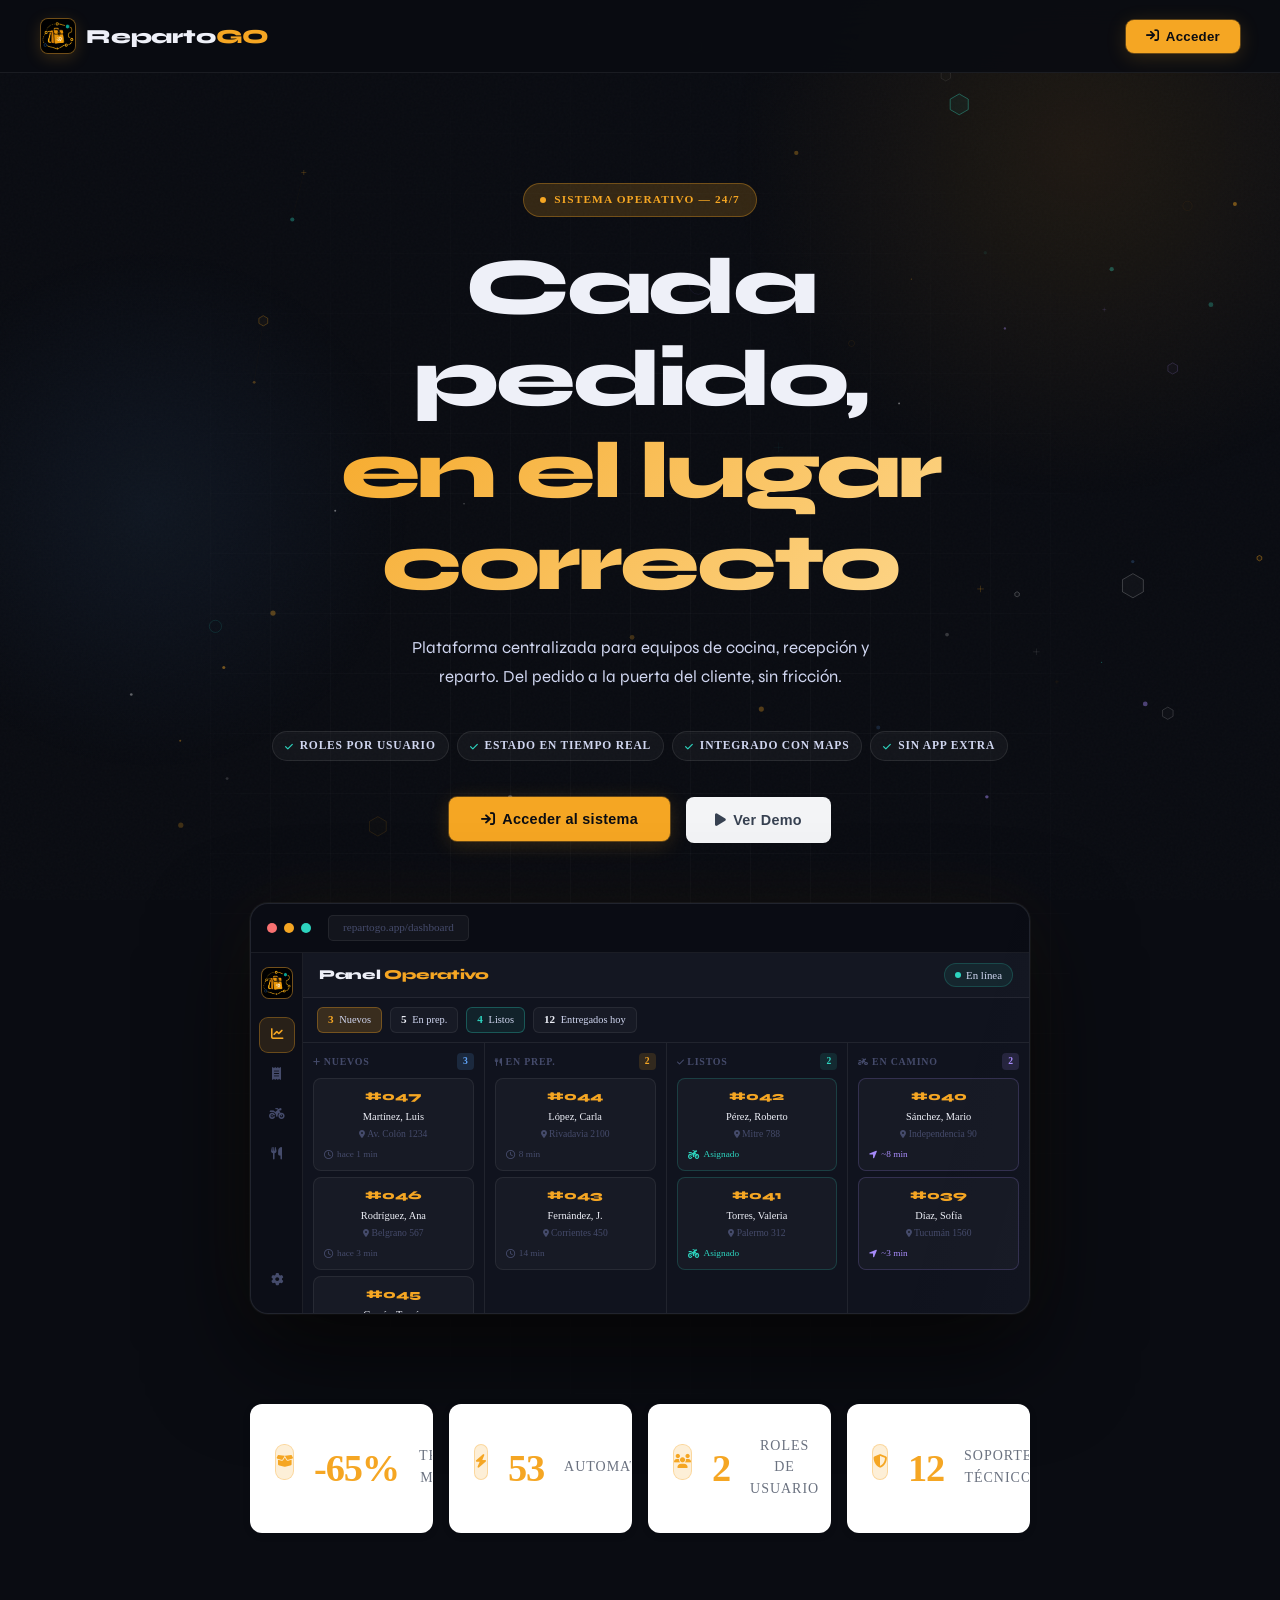
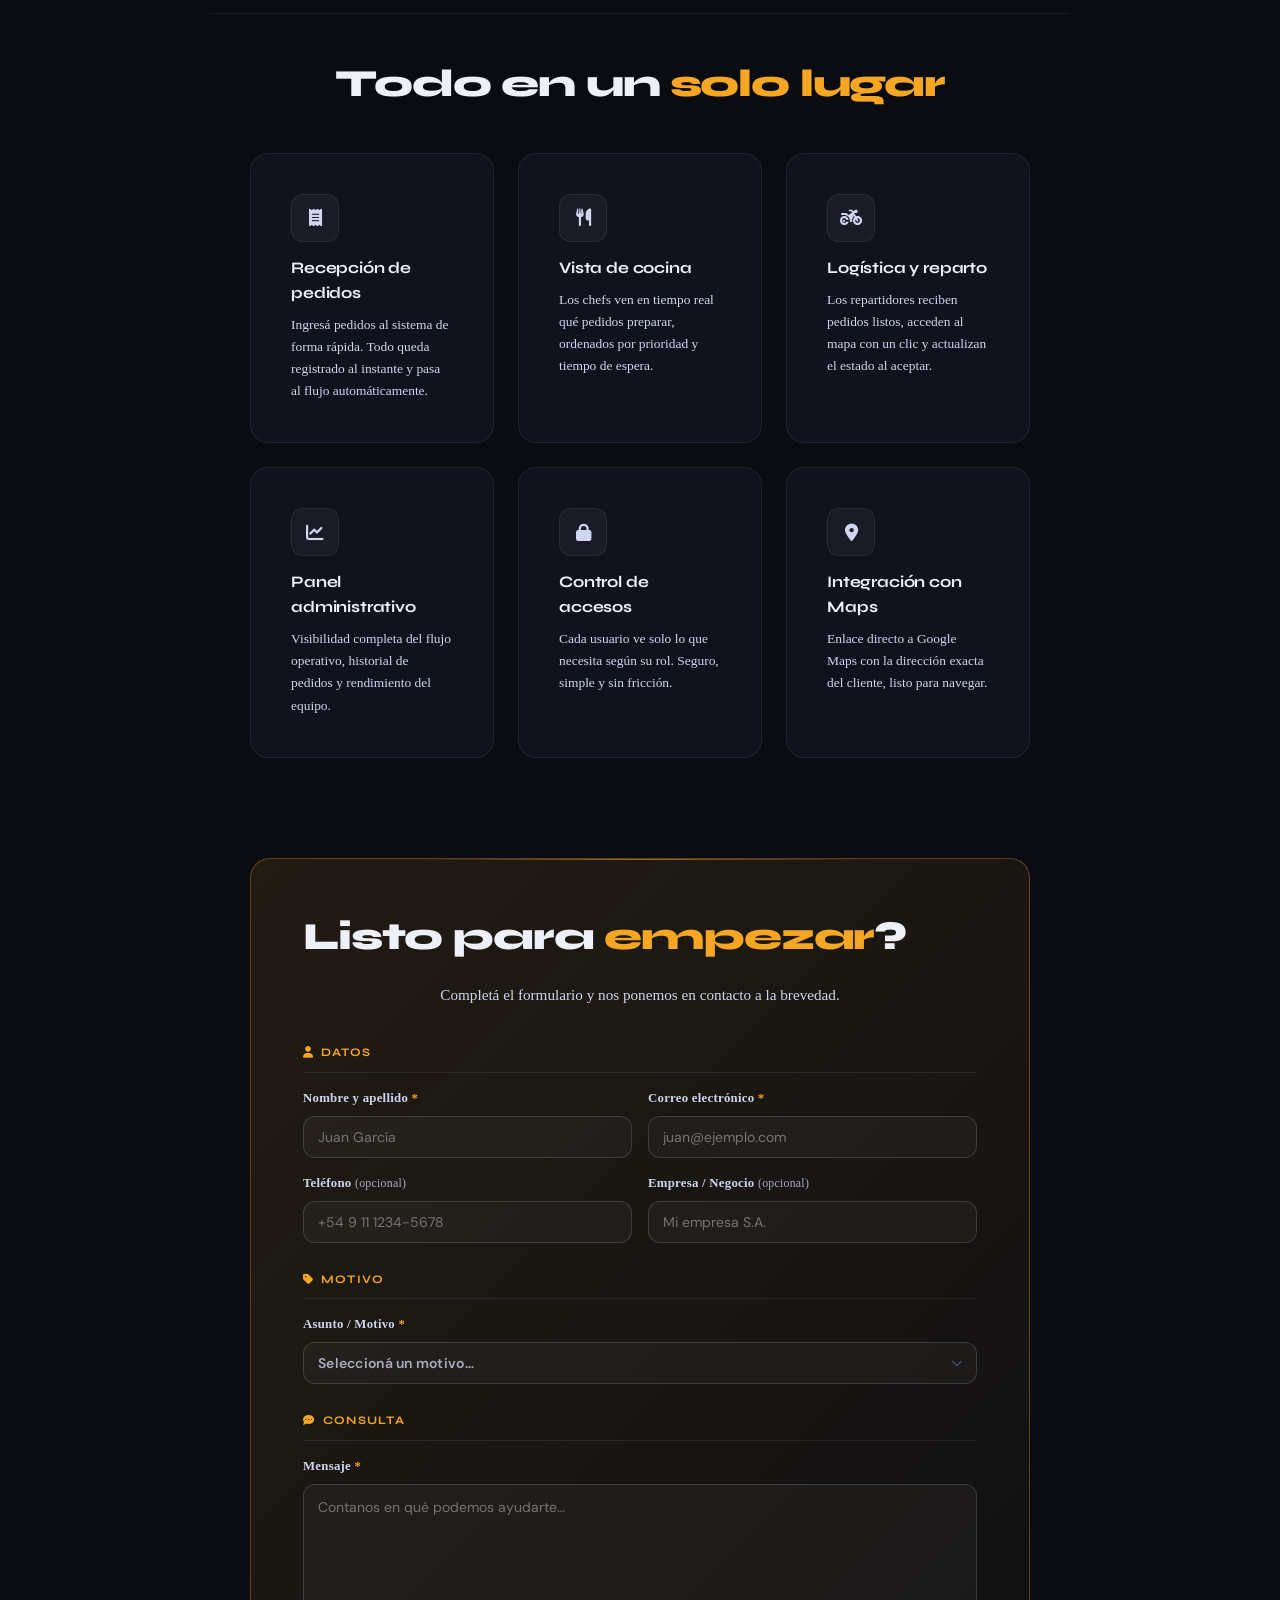
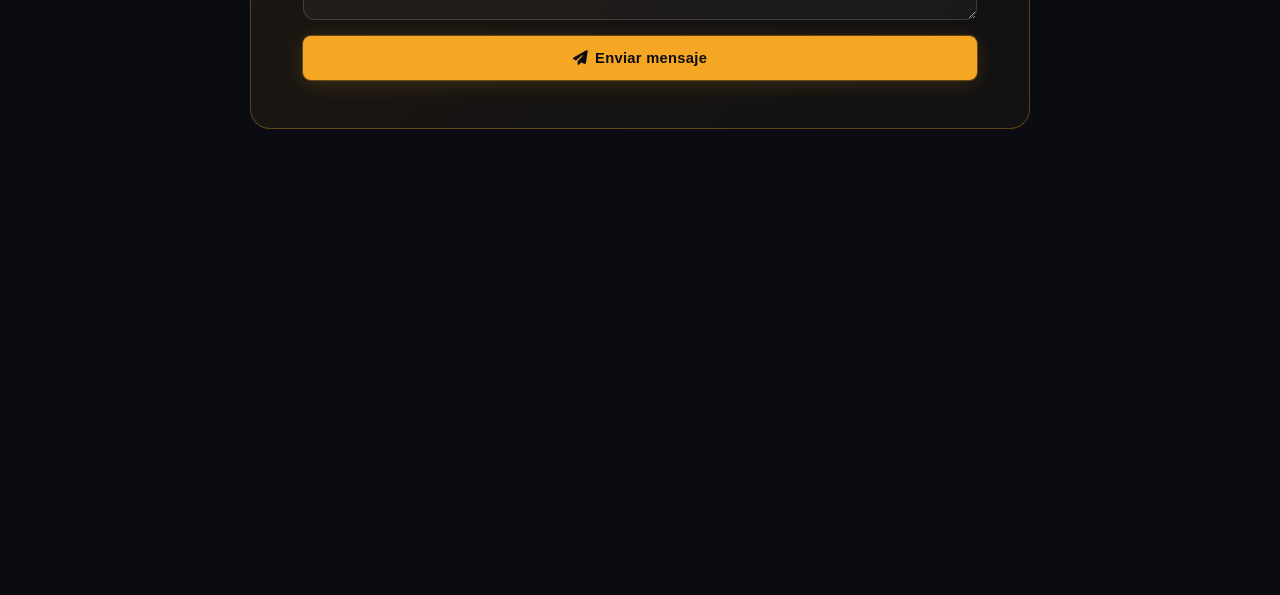
==== commit 11d69936: "logica acomodada en su respectivo archivo, css acomodado en su respectivo archivo" ====
--- a/index.html
+++ b/index.html
@@ -10,449 +10,6 @@
     <!-- FAVICON CORREGIDO (ruta relativa) -->
     <link rel="icon" type="image/png" href="assets/img/favicon.png">
     <link rel="shortcut icon" href="assets/img/favicon.png">
-    <style>
-        /* ── REVEAL ─────────────────────────────────── */
-        .reveal {
-            opacity: 0; transform: translateY(28px);
-            transition: opacity 0.65s cubic-bezier(0.16,1,0.3,1),
-                        transform  0.65s cubic-bezier(0.16,1,0.3,1);
-        }
-        .reveal.visible { opacity: 1; transform: translateY(0); }
-
-        /* ── HERO GRADIENT TEXT ─────────────────────── */
-        .hero-gradient {
-            background: linear-gradient(135deg, #f5a623, #fdd68a, #f5a623);
-            background-size: 200% auto;
-            -webkit-background-clip: text; -webkit-text-fill-color: transparent;
-            background-clip: text;
-            animation: gradient-move 3s linear infinite;
-        }
-        @keyframes gradient-move {
-            from { background-position: 0% center; }
-            to   { background-position: 200% center; }
-        }
-
-        /* ── TEXT CLIP REVEAL ───────────────────────── */
-        .line-reveal {
-            display: block;
-            overflow: hidden;
-            line-height: 1.15;
-        }
-        .line-reveal span {
-            display: block;
-            animation: line-up 0.75s cubic-bezier(0.16,1,0.3,1) both;
-        }
-        .line-reveal:nth-child(1) span { animation-delay: 0.05s; }
-        .line-reveal:nth-child(2) span { animation-delay: 0.2s; }
-        @keyframes line-up {
-            from { transform: translateY(110%); opacity: 0; }
-            to   { transform: translateY(0);    opacity: 1; }
-        }
-
-        /* ── FLOATING MOCKUP ────────────────────────── */
-        @keyframes float-mockup {
-            0%, 100% { transform: translateY(0px); }
-            50%       { transform: translateY(-10px); }
-        }
-        .hero-mockup {
-            animation: fadeUp 0.7s 0.5s cubic-bezier(0.16,1,0.3,1) both,
-                       float-mockup 6s 1.5s ease-in-out infinite !important;
-            position: relative;
-        }
-
-        /* ── MOCKUP SHIMMER SCAN ─────────────────────── */
-        .mockup-shimmer {
-            position: absolute; inset: 0; pointer-events: none; z-index: 10; border-radius: 18px;
-            background: linear-gradient(
-                105deg,
-                transparent 30%,
-                rgba(255,255,255,0.028) 50%,
-                transparent 70%
-            );
-            background-size: 300% 100%;
-            animation: shimmer-scan 4.5s 2s ease-in-out infinite;
-        }
-        @keyframes shimmer-scan {
-            0%   { background-position: 200% center; opacity: 0; }
-            8%   { opacity: 1; }
-            92%  { opacity: 1; }
-            100% { background-position: -100% center; opacity: 0; }
-        }
-
-        /* ── STAT CARD ENTRANCE STAGGER ─────────────── */
-        .stats-row .stat-card { opacity: 0; transform: translateY(20px); transition: opacity 0.5s, transform 0.5s; }
-        .stats-row.visible .stat-card { opacity: 1; transform: translateY(0); }
-        .stats-row.visible .stat-card:nth-child(1) { transition-delay: 0s; }
-        .stats-row.visible .stat-card:nth-child(2) { transition-delay: 0.09s; }
-        .stats-row.visible .stat-card:nth-child(3) { transition-delay: 0.18s; }
-        .stats-row.visible .stat-card:nth-child(4) { transition-delay: 0.27s; }
-
-        /* ── FEATURE CARD STAGGER ────────────────────── */
-        .features-grid .feature-card:nth-child(1).visible { transition-delay: 0s !important; }
-        .features-grid .feature-card:nth-child(2).visible { transition-delay: 0.07s !important; }
-        .features-grid .feature-card:nth-child(3).visible { transition-delay: 0.14s !important; }
-        .features-grid .feature-card:nth-child(4).visible { transition-delay: 0.21s !important; }
-        .features-grid .feature-card:nth-child(5).visible { transition-delay: 0.28s !important; }
-        .features-grid .feature-card:nth-child(6).visible { transition-delay: 0.35s !important; }
-
-        /* ── CHIPS ──────────────────────────────────── */
-        .hero-chips {
-            display: flex; justify-content: center; flex-wrap: wrap;
-            gap: 8px; margin-bottom: 36px;
-            animation: fadeUp 0.55s 0.42s cubic-bezier(0.16,1,0.3,1) both;
-        }
-        .chip {
-            display: inline-flex; align-items: center; gap: 6px;
-            font-size: 0.72rem; font-weight: 600; text-transform: uppercase;
-            letter-spacing: 0.07em; padding: 5px 12px; border-radius: 999px;
-            border: 1px solid rgba(255,255,255,0.09);
-            background: rgba(255,255,255,0.04); color: var(--text-2);
-            transition: all 0.2s;
-        }
-        .chip:hover { border-color: var(--amber-border); color: var(--amber); background: var(--amber-glow); }
-
-        /* ── PARALLAX BACKGROUND CANVAS ─────────────── */
-        #bg-canvas {
-            position: fixed; inset: 0;
-            pointer-events: none; z-index: 0; opacity: 0.65;
-        }
-
-        /* ── GRID OVERLAY ───────────────────────────── */
-        .grid-bg {
-            position: absolute; inset: 0;
-            background-image:
-                linear-gradient(rgba(255,255,255,0.025) 1px, transparent 1px),
-                linear-gradient(90deg, rgba(255,255,255,0.025) 1px, transparent 1px);
-            background-size: 60px 60px;
-            -webkit-mask-image: radial-gradient(ellipse 80% 60% at 50% 50%, black 30%, transparent 100%);
-            mask-image: radial-gradient(ellipse 80% 60% at 50% 50%, black 30%, transparent 100%);
-            pointer-events: none;
-        }
-
-        /* ── MOCKUP REDESIGN ─────────────────────────── */
-        .hero-mockup {
-            max-width: 820px; margin: 60px auto 0;
-            background: var(--bg2); border: 1px solid var(--border);
-            border-radius: 18px; overflow: hidden;
-            box-shadow: 0 40px 100px rgba(0,0,0,0.7),
-                        0 0 0 1px rgba(255,255,255,0.05),
-                        0 0 80px rgba(245,166,35,0.06);
-            animation: fadeUp 0.7s 0.5s cubic-bezier(0.16,1,0.3,1) both;
-        }
-        .mockup-titlebar {
-            display: flex; align-items: center; gap: 7px;
-            padding: 11px 16px; background: rgba(0,0,0,0.35);
-            border-bottom: 1px solid var(--border);
-        }
-        .mockup-dot { width: 10px; height: 10px; border-radius: 50%; }
-        .mockup-dot-r { background: #f87171; }
-        .mockup-dot-y { background: #f5a623; }
-        .mockup-dot-g { background: #2dd4bf; }
-        .mockup-url {
-            margin-left: 10px; font-size: 0.7rem; color: var(--text-3);
-            background: rgba(255,255,255,0.04); border: 1px solid var(--border);
-            padding: 3px 14px; border-radius: 5px;
-        }
-
-        /* Dashboard layout */
-        .dash-wrap { display: flex; height: 360px; }
-
-        /* Sidebar */
-        .dash-sidebar {
-            width: 52px; background: rgba(0,0,0,0.25);
-            border-right: 1px solid var(--border);
-            display: flex; flex-direction: column; align-items: center;
-            padding: 14px 0; gap: 4px;
-        }
-        .dash-sb-logo {
-            width: 32px; height: 32px; border-radius: 8px;
-            background: var(--amber-glow); border: 1px solid var(--amber-border);
-            display: flex; align-items: center; justify-content: center;
-            overflow: hidden;
-            margin-bottom: 14px;
-        }
-        .dash-sb-logo img {
-            width: 100%;
-            height: 100%;
-            object-fit: contain;
-        }
-        .dash-sb-item {
-            width: 36px; height: 36px; border-radius: 9px;
-            display: flex; align-items: center; justify-content: center;
-            color: var(--text-3); font-size: 0.78rem; transition: all 0.18s;
-        }
-        .dash-sb-item.active { background: rgba(245,166,35,0.12); color: var(--amber); border: 1px solid var(--amber-border); }
-
-        /* Main */
-        .dash-main { flex: 1; overflow: hidden; display: flex; flex-direction: column; }
-
-        /* Top bar */
-        .dash-topbar {
-            display: flex; align-items: center; justify-content: space-between;
-            padding: 10px 16px; border-bottom: 1px solid var(--border);
-            background: rgba(255,255,255,0.015);
-        }
-        .dash-topbar-title { font-family: 'Syne',sans-serif; font-size: 0.85rem; font-weight: 800; letter-spacing: -0.02em; }
-        .dash-topbar-title em { color: var(--amber); font-style: normal; }
-        .dash-status {
-            display: flex; align-items: center; gap: 5px; font-size: 0.68rem; color: var(--text-2);
-            background: rgba(45,212,191,0.08); border: 1px solid rgba(45,212,191,0.2);
-            padding: 3px 10px; border-radius: 999px;
-        }
-        .dash-status-dot {
-            width: 6px; height: 6px; border-radius: 50%; background: var(--teal);
-            animation: pulse-dot 1.8s ease-in-out infinite;
-        }
-        @keyframes pulse-dot {
-            0%,100% { opacity:1; transform:scale(1); }
-            50%      { opacity:0.5; transform:scale(0.75); }
-        }
-
-        /* Stat chips */
-        .dash-stat-row { display: flex; gap: 8px; padding: 9px 14px; border-bottom: 1px solid var(--border); }
-        .dash-stat-chip {
-            font-size: 0.65rem; padding: 3px 10px; border-radius: 6px;
-            border: 1px solid var(--border); background: rgba(255,255,255,0.03); color: var(--text-2);
-        }
-        .dash-stat-chip strong { color: var(--text); font-size: 0.7rem; margin-right: 3px; }
-        .dash-stat-chip.amber { border-color: var(--amber-border); background: var(--amber-glow); }
-        .dash-stat-chip.amber strong { color: var(--amber); }
-        .dash-stat-chip.teal  { border-color: rgba(45,212,191,0.3); background: rgba(45,212,191,0.08); }
-        .dash-stat-chip.teal  strong { color: var(--teal); }
-
-        /* Kanban */
-        .dash-kanban { flex: 1; display: flex; overflow: hidden; }
-        .dash-col {
-            flex: 1; padding: 10px; border-right: 1px solid var(--border); overflow: hidden;
-        }
-        .dash-col:last-child { border-right: none; }
-        .dash-col-header { display: flex; align-items: center; justify-content: space-between; margin-bottom: 8px; }
-        .dash-col-title { font-size: 0.62rem; font-weight: 700; text-transform: uppercase; letter-spacing: 0.08em; color: var(--text-3); }
-        .dash-col-count { font-size: 0.6rem; font-weight: 700; padding: 1px 6px; border-radius: 4px; }
-        .col-nuevo  .dash-col-count { background: rgba(96,165,250,0.15);   color: var(--blue); }
-        .col-prep   .dash-col-count { background: rgba(245,166,35,0.15);   color: var(--amber); }
-        .col-listo  .dash-col-count { background: rgba(45,212,191,0.12);   color: var(--teal); }
-        .col-camino .dash-col-count { background: rgba(167,139,250,0.15);  color: #a78bfa; }
-
-        .dash-order-card {
-            background: rgba(255,255,255,0.03); border: 1px solid var(--border);
-            border-radius: 8px; padding: 8px 10px; margin-bottom: 6px;
-            transition: border-color 0.2s, transform 0.2s;
-        }
-        .doc-num { font-family: 'Syne',sans-serif; font-size: 0.75rem; font-weight: 800; color: var(--amber); margin-bottom: 4px; }
-        .doc-name { font-size: 0.65rem; color: var(--text); margin-bottom: 2px; white-space: nowrap; overflow: hidden; text-overflow: ellipsis; }
-        .doc-addr { font-size: 0.6rem; color: var(--text-3); white-space: nowrap; overflow: hidden; text-overflow: ellipsis; }
-        .doc-time  { font-size: 0.58rem; color: var(--text-3); margin-top: 5px; display: flex; align-items: center; gap: 4px; }
-
-        @keyframes card-in {
-            from { opacity:0; transform: translateY(-8px); }
-            to   { opacity:1; transform: translateY(0); }
-        }
-        .card-animate { animation: card-in 0.4s cubic-bezier(0.16,1,0.3,1) both; }
-
-        /* ── STATS ──────────────────────────────────── */
-        .stat-card { position: relative; overflow: hidden; }
-        .stat-card::after {
-            content: ''; position: absolute; bottom: 0; left: 0; right: 0; height: 2px;
-            background: linear-gradient(90deg, transparent, var(--amber), transparent);
-            opacity: 0; transition: opacity 0.3s;
-        }
-        .stat-card:hover::after { opacity: 1; }
-        .stat-icon {
-            width: 36px; height: 36px; border-radius: 9px; margin-bottom: 12px;
-            display: flex; align-items: center; justify-content: center;
-            background: var(--amber-glow); border: 1px solid var(--amber-border);
-            color: var(--amber); font-size: 0.85rem;
-        }
-
-        /* ── FEATURES ───────────────────────────────── */
-        .feature-icon-wrap {
-            width: 48px; height: 48px; border-radius: 12px; margin-bottom: 14px;
-            display: flex; align-items: center; justify-content: center;
-            font-size: 1.1rem; background: rgba(255,255,255,0.04);
-            border: 1px solid var(--border); transition: all 0.25s; color: var(--text-2);
-        }
-        .feature-card:hover .feature-icon-wrap {
-            background: var(--amber-glow); border-color: var(--amber-border);
-            color: var(--amber); transform: scale(1.05);
-            rotate: 15deg;
-        }
-
-        /* ── CTA / CONTACT ──────────────────────────── */
-        .cta-section {
-            max-width: 860px; margin: 0 auto;
-            padding: 0 var(--sp-xl) 100px; position: relative; z-index: 1;
-        }
-        .cta-card {
-            background: linear-gradient(135deg, rgba(245,166,35,0.1) 0%, rgba(245,166,35,0.03) 100%);
-            border: 1px solid var(--amber-border); border-radius: 20px;
-            padding: 60px var(--sp-xl); text-align: center; position: relative; overflow: visible;
-        }
-        .cta-card::before {
-            content: ''; position: absolute; top: 0; left: 20%; right: 20%; height: 1px;
-            background: linear-gradient(90deg, transparent, var(--amber), transparent);
-            opacity: 0.6;
-        }
-        h2 {
-            font-family: 'Syne', sans-serif; font-size: clamp(1.6rem, 4vw, 2.4rem);
-            font-weight: 800; letter-spacing: -0.03em; margin-bottom: var(--sp-md);
-        }
-        h2 em { color: var(--amber); font-style: normal; }
-        .cta-card p {
-            color: var(--text-2); max-width: 420px;
-            margin: 0 auto var(--sp-xl); font-size: 0.95rem; line-height: 1.7;
-        }
-
-        /* ── FOOTER ─────────────────────────────────── */
-        .site-footer {
-            background: rgba(10, 12, 18, 0.88);
-            backdrop-filter: blur(20px);
-            -webkit-backdrop-filter: blur(20px);
-            border-top: 1px solid var(--border);
-            position: relative; z-index: 1; padding: 60px var(--sp-xl) 32px;
-        }
-        .footer-inner { max-width: 1100px; margin: 0 auto; }
-        .footer-top {
-            display: flex; justify-content: space-between;
-            gap: 48px; padding-bottom: 48px;
-            border-bottom: 1px solid var(--border); margin-bottom: 32px;
-        }
-        .footer-brand-logo {
-            display: flex; align-items: center; gap: 10px;
-            font-family: 'Syne',sans-serif; font-size: 1.25rem;
-            font-weight: 800; letter-spacing: -0.03em;
-            color: var(--text); margin-bottom: 14px; text-decoration: none;
-        }
-        .footer-brand-icon {
-            width: 36px; height: 36px; border-radius: 9px;
-            background: var(--amber-glow); border: 1px solid var(--amber-border);
-            display: flex; align-items: center; justify-content: center;
-            overflow: hidden;
-        }
-        .footer-brand-icon img {
-            width: 100%;
-            height: 100%;
-            object-fit: contain;
-        }
-        .footer-brand-logo em { color: var(--amber); font-style: normal; }
-        .footer-tagline { font-size: 0.88rem; color: var(--text-2); line-height: 1.7; max-width: 280px; margin-bottom: 20px; }
-        .footer-dev {
-            display: inline-flex; align-items: center; gap: 7px;
-            font-size: 0.75rem; color: var(--text-3);
-            background: rgba(255,255,255,0.04); border: 1px solid var(--border);
-            padding: 5px 12px; border-radius: 999px;
-        }
-        .footer-dev i { color: var(--amber); }
-        .footer-col-title {
-            font-size: 0.72rem; font-weight: 700; text-transform: uppercase;
-            letter-spacing: 0.1em; color: var(--text-2); margin-bottom: 16px;
-        }
-        .footer-links { list-style: none; display: flex; flex-direction: column; gap: 10px; }
-        .footer-links a {   
-            font-size: 0.85rem; color: var(--text-2); text-decoration: none;
-            display: flex; align-items: center; gap: 8px; transition: color 0.2s;
-        }
-        .footer-links a i { font-size: 1.2rem; color: var(--text-3); transition: color 0.2s; width: 14px; }
-        .footer-links a:hover { color: var(--amber); }
-        .footer-links a:hover i { color: var(--amber); }
-        .footer-bottom {
-            display: flex; justify-content: space-between; align-items: center;
-            flex-wrap: wrap; gap: 12px;
-        }
-        .footer-copy { font-size: 0.78rem; color: var(--text-3); }
-        .footer-copy em { color: var(--amber); font-style: normal; }
-        .footer-badge { display: flex; align-items: center; gap: 6px; font-size: 0.72rem; color: var(--text-3); }
-        .footer-badge-dot {
-            width: 6px; height: 6px; border-radius: 50%; background: var(--teal);
-            animation: pulse-dot 1.8s ease-in-out infinite;
-        }
-
-        /* ── CUSTOM SELECT ──────────────────────── */
-        .cf-custom-select { position: relative; width: 100%; }
-
-        .cf-select-trigger {
-            width: 100%; display: flex; align-items: center; justify-content: space-between;
-            background: rgba(255,255,255,0.035); border: 1px solid var(--border-hi);
-            border-radius: var(--r-md); color: var(--text);
-            font-family: 'DM Sans', sans-serif; font-size: 0.875rem;
-            padding: 11px 14px; cursor: pointer; text-align: left;
-            transition: border-color 0.2s, box-shadow 0.2s, background 0.2s;
-            outline: none;
-        }
-        .cf-select-trigger:hover,
-        .cf-select-trigger[aria-expanded="true"] {
-            border-color: var(--amber-border);
-            box-shadow: 0 0 0 3px var(--amber-glow);
-            background: rgba(245,166,35,0.04);
-        }
-        .cf-select-value { flex: 1; color: var(--text); }
-        .cf-select-value.placeholder { color: #a8adc2; }
-
-        .cf-select-arrow {
-            font-size: 0.7rem; color: var(--text-3);
-            transition: transform 0.22s var(--ease-out);
-            flex-shrink: 0;
-        }
-        .cf-select-trigger[aria-expanded="true"] .cf-select-arrow { transform: rotate(180deg); color: var(--amber); }
-
-        .cf-select-dropdown {
-            position: absolute; top: calc(100% + 6px); left: 0; right: 0;
-            background: var(--bg2); border: 1px solid var(--amber-border);
-            border-radius: var(--r-md);
-            box-shadow: 0 16px 40px rgba(0,0,0,0.55), 0 0 0 1px rgba(245,166,35,0.08);
-            list-style: none; padding: 6px; z-index: 200;
-            opacity: 0; transform: translateY(-8px) scale(0.98);
-            pointer-events: none;
-            transition: opacity 0.2s var(--ease-out), transform 0.2s var(--ease-out);
-            overflow: hidden;
-        }
-        .cf-select-dropdown.open {
-            opacity: 1; transform: translateY(0) scale(1); pointer-events: all;
-        }
-        .cf-select-dropdown li {
-            display: flex; align-items: center; gap: 10px;
-            padding: 10px 14px; border-radius: 8px;
-            font-family: 'DM Sans', sans-serif; font-size: 0.875rem;
-            color: var(--text-2); cursor: pointer;
-            transition: background 0.15s, color 0.15s;
-        }
-        .cf-select-dropdown li i {
-            width: 16px; text-align: center;
-            font-size: 0.75rem; color: var(--text-3);
-            transition: color 0.15s;
-        }
-        .cf-select-dropdown li:hover { background: rgba(245,166,35,0.1); color: var(--text); }
-        .cf-select-dropdown li:hover i { color: var(--amber); }
-        .cf-select-dropdown li.selected {
-            background: rgba(245,166,35,0.15); color: var(--amber);
-            border: 1px solid var(--amber-border);
-        }
-        .cf-select-dropdown li.selected i { color: var(--amber); }
-
-        /* ── LOGO NAVBAR (NUEVO) ─────────────────────── */
-        .brand-icon {
-            width: 36px;
-            height: 36px;
-            display: flex;
-            align-items: center;
-            justify-content: center;
-            border-radius: 8px;
-            background: var(--amber-glow);
-            border: 1px solid var(--amber-border);
-            overflow: hidden;
-        }
-        .brand-icon img {
-            width: 100%;
-            height: 100%;
-            object-fit: contain;
-        }
-
-        @media (max-width: 720px) {
-            .footer-top { grid-template-columns: 1fr; gap: 32px; }
-            .dash-wrap { height: 300px; }
-            .dash-col:nth-child(3), .dash-col:nth-child(4) { display: none; }
-        }
-    </style>
 </head>
 <body class="home-body">
 
@@ -823,332 +380,5 @@
     </footer>
 
     <script src="js/script.js"></script>
-    <script>
-    /* ═══════════════════════════════════════════
-       CANVAS PARALLAX — nodos flotantes + líneas
-    ═══════════════════════════════════════════ */
-    (function () {
-        const canvas = document.getElementById('bg-canvas');
-        const ctx    = canvas.getContext('2d');
-        let W, H;
-        const mouse = { x: null, y: null };
-        let nodes = [];
-
-        function resize() {
-            W = canvas.width  = window.innerWidth;
-            H = canvas.height = window.innerHeight;
-        }
-
-        const SHAPES = ['circle','circle','circle','hex','hex','cross','ring'];
-        const COLORS = [
-            '#f5a623','#f5a623','#f5a623',
-            '#2dd4bf','#2dd4bf',
-            'rgba(255,255,255,0.8)','rgba(255,255,255,0.8)',
-            '#60a5fa','#a78bfa'
-        ];
-
-        function mkNodes(n) {
-            return Array.from({ length: n }, (_, i) => ({
-                x:        Math.random() * (window.innerWidth  || 1200),
-                y:        Math.random() * (window.innerHeight * 3 || 2400),
-                r:        Math.random() * 2.2 + 0.5,
-                drift:    Math.random() * 0.018 + 0.004,
-                parallax: Math.random() * 0.55 + 0.08,
-                opacity:  Math.random() * 0.55 + 0.15,
-                shape:    SHAPES[i % SHAPES.length],
-                color:    COLORS[i % COLORS.length],
-                pulseSpeed: Math.random() * 0.02 + 0.008,
-                pulseOffset: Math.random() * Math.PI * 2,
-            }));
-        }
-
-        function hexPath(cx, cy, r) {
-            ctx.beginPath();
-            for (let k = 0; k < 6; k++) {
-                const a = (Math.PI / 3) * k - Math.PI / 6;
-                k === 0
-                    ? ctx.moveTo(cx + r * Math.cos(a), cy + r * Math.sin(a))
-                    : ctx.lineTo(cx + r * Math.cos(a), cy + r * Math.sin(a));
-            }
-            ctx.closePath();
-        }
-
-        function crossPath(cx, cy, r) {
-            ctx.beginPath();
-            ctx.moveTo(cx - r, cy); ctx.lineTo(cx + r, cy);
-            ctx.moveTo(cx, cy - r); ctx.lineTo(cx, cy + r);
-        }
-
-        let tick = 0;
-        function draw() {
-            ctx.clearRect(0, 0, W, H);
-            const sy = window.scrollY;
-            tick++;
-
-            nodes.forEach((n, i) => {
-                const vy = n.y - sy * n.parallax;
-
-                // slow mouse attract — only when mouse has moved
-                if (mouse.x !== null) {
-                    n.x += (mouse.x - n.x) * 0.00014;
-                    n.y += (mouse.y - vy)  * 0.00014;
-                }
-                n.y -= n.drift;
-                if (n.y < -60) n.y = H * 3;
-                if (vy < -60 || vy > H + 60) return;
-
-                // pulsing opacity
-                const pulse = 1 + 0.25 * Math.sin(tick * n.pulseSpeed + n.pulseOffset);
-                const alpha = Math.min(n.opacity * pulse, 0.95);
-
-                ctx.globalAlpha = alpha;
-                ctx.fillStyle   = n.color;
-                ctx.strokeStyle = n.color;
-
-                if (n.shape === 'hex') {
-                    const hr = n.r * 4.5;
-                    hexPath(n.x, vy, hr);
-                    ctx.lineWidth   = 0.8;
-                    ctx.stroke();
-                    ctx.globalAlpha = alpha * 0.12;
-                    ctx.fill();
-                } else if (n.shape === 'ring') {
-                    ctx.beginPath();
-                    ctx.arc(n.x, vy, n.r * 3.5, 0, Math.PI * 2);
-                    ctx.lineWidth   = 0.6;
-                    ctx.globalAlpha = alpha * 0.5;
-                    ctx.stroke();
-                } else if (n.shape === 'cross') {
-                    crossPath(n.x, vy, n.r * 3);
-                    ctx.lineWidth   = 0.7;
-                    ctx.globalAlpha = alpha * 0.55;
-                    ctx.stroke();
-                } else {
-                    ctx.beginPath();
-                    ctx.arc(n.x, vy, n.r, 0, Math.PI * 2);
-                    ctx.fill();
-                }
-
-                // connecting lines — denser, more visible
-                if (i % 2 === 0) {
-                    for (let j = i + 1; j < Math.min(i + 12, nodes.length); j++) {
-                        const b   = nodes[j];
-                        const bvy = b.y - sy * b.parallax;
-                        const dx  = n.x - b.x;
-                        const dy  = vy  - bvy;
-                        const d   = Math.sqrt(dx * dx + dy * dy);
-                        if (d < 180) {
-                            ctx.beginPath();
-                            ctx.moveTo(n.x, vy);
-                            ctx.lineTo(b.x, bvy);
-                            const lineAlpha = (1 - d / 180) * 0.11;
-                            ctx.strokeStyle = n.color === '#f5a623' || b.color === '#f5a623'
-                                ? `rgba(245,166,35,${lineAlpha})`
-                                : n.color === '#2dd4bf' || b.color === '#2dd4bf'
-                                ? `rgba(45,212,191,${lineAlpha * 0.8})`
-                                : `rgba(255,255,255,${lineAlpha * 0.5})`;
-                            ctx.lineWidth   = 0.5;
-                            ctx.globalAlpha = 1;
-                            ctx.stroke();
-                        }
-                    }
-                }
-            });
-
-            ctx.globalAlpha = 1;
-            requestAnimationFrame(draw);
-        }
-
-        resize();
-        nodes = mkNodes(160);
-        draw();
-
-        window.addEventListener('resize',    resize);
-        window.addEventListener('mousemove', e => { mouse.x = e.clientX; mouse.y = e.clientY; });
-    })();
-
-    /* ═══════════════════════════════════════════
-       SCROLL REVEAL
-    ═══════════════════════════════════════════ */
-    const io = new IntersectionObserver((entries) => {
-        entries.forEach((e, i) => {
-            if (e.isIntersecting) {
-                e.target.style.transitionDelay = (i * 0.06) + 's';
-                e.target.classList.add('visible');
-                io.unobserve(e.target);
-            }
-        });
-    }, { threshold: 0.12 });
-    document.querySelectorAll('.reveal').forEach(el => io.observe(el));
-
-    /* ═══════════════════════════════════════════
-       ANIMATED COUNTERS
-    ═══════════════════════════════════════════ */
-    const counterObs = new IntersectionObserver((entries) => {
-        entries.forEach(entry => {
-            if (!entry.isIntersecting) return;
-            entry.target.querySelectorAll('[data-target]').forEach(el => {
-                const target = parseInt(el.dataset.target);
-                const suffix = el.dataset.suffix || '';
-                let current  = 0;
-                const inc    = target / (1400 / 16);
-                const t = setInterval(() => {
-                    current += inc;
-                    if (current >= target) {
-                        el.textContent = target.toLocaleString('es-AR') + suffix;
-                        clearInterval(t);
-                    } else {
-                        el.textContent = Math.floor(current).toLocaleString('es-AR');
-                    }
-                }, 16);
-            });
-            counterObs.unobserve(entry.target);
-        });
-    }, { threshold: 0.3 });
-    document.querySelectorAll('.stats-row').forEach(el => counterObs.observe(el));
-
-    /* ═══════════════════════════════════════════
-       FEATURE CARD 3D TILT
-    ═══════════════════════════════════════════ */
-    document.querySelectorAll('.feature-card').forEach(card => {
-        card.addEventListener('mousemove', e => {
-            const r = card.getBoundingClientRect();
-            const x = (e.clientX - r.left)  / r.width  - 0.5;
-            const y = (e.clientY - r.top)   / r.height - 0.5;
-            card.style.transform  = `translateY(-5px) rotateY(${x*6}deg) rotateX(${-y*6}deg)`;
-            card.style.transition = 'transform 0.1s';
-        });
-        card.addEventListener('mouseleave', () => {
-            card.style.transform  = '';
-            card.style.transition = 'transform 0.4s cubic-bezier(0.16,1,0.3,1)';
-        });
-    });
-
-    /* ═══════════════════════════════════════════
-       MOCKUP LIVE — nuevo pedido cada 5s
-    ═══════════════════════════════════════════ */
-    const fakeNames   = ['Herrera, Diego','Ruiz, Paola','Castro, Esteban','Gomez, Nico','Varela, Nadia','Ortiz, Fabio','Acosta, Sol'];
-    const fakeStreets = ['Roca 224','Alvear 1100','Urquiza 890','25 de Mayo 77','Brown 540','Paz 333','Moreno 1500'];
-    let orderNum = 48;
-    let newCount = 3;
-
-    setInterval(() => {
-        orderNum++; newCount++;
-        const card = document.createElement('div');
-        card.className = 'dash-order-card card-animate';
-        card.innerHTML = `
-            <div class="doc-num">#${orderNum}</div>
-            <div class="doc-name">${fakeNames[Math.floor(Math.random()*fakeNames.length)]}</div>
-            <div class="doc-addr"><i class="fa-solid fa-location-dot" style="font-size:.5rem;color:var(--text-3)"></i> ${fakeStreets[Math.floor(Math.random()*fakeStreets.length)]}</div>
-            <div class="doc-time"><i class="fa-regular fa-clock"></i> ahora</div>`;
-        const col = document.getElementById('col-nuevo-cards');
-        col.insertBefore(card, col.firstChild);
-        if (col.children.length > 3) col.removeChild(col.lastChild);
-        document.getElementById('cnt-nuevo').textContent   = Math.min(newCount, 9);
-        document.getElementById('mc-nuevos').textContent   = Math.min(newCount, 9);
-    }, 5000);
-
-    /* ═══════════════════════════════════════════
-       VER DEMO → scroll to mockup
-    ═══════════════════════════════════════════ */
-    document.getElementById('ver-demo-btn').addEventListener('click', () => {
-        document.querySelector('.hero-mockup').scrollIntoView({ behavior: 'smooth', block: 'center' });
-    });
-
-    /* ═══════════════════════════════════════════
-       FORMULARIO CONTACTO
-    ═══════════════════════════════════════════ */
-    document.getElementById('contactForm').addEventListener('submit', async function(e) {
-        e.preventDefault();
-        const btn      = document.getElementById('cf-submit-btn');
-        const nombre   = document.getElementById('cf-nombre').value.trim();
-        const email    = document.getElementById('cf-email').value.trim();
-        const asunto   = document.getElementById('cf-asunto').value;
-        const mensaje  = document.getElementById('cf-mensaje').value.trim();
-        const telefono = document.getElementById('cf-telefono').value.trim();
-        const empresa  = document.getElementById('cf-empresa').value.trim();
-
-        if (!nombre || !email || !asunto || !mensaje) {
-            showFeedback('error','<i class="fa-solid fa-circle-exclamation"></i> Por favor completá todos los campos obligatorios.');
-            return;
-        }
-        btn.disabled = true;
-        btn.innerHTML = '<i class="fa-solid fa-circle-notch fa-spin"></i> Enviando…';
-        try {
-            const res  = await fetch('backend/funciones.php?action=enviarContacto', {
-                method: 'POST', headers: { 'Content-Type': 'application/json' },
-                body: JSON.stringify({ nombre, email, telefono, empresa, asunto, mensaje })
-            });
-            const data = await res.json();
-            if (data.success) {
-                showFeedback('success','<i class="fa-solid fa-circle-check"></i> ¡Mensaje enviado! Te enviamos una confirmación a tu correo.');
-                document.getElementById('contactForm').reset();
-            } else {
-                showFeedback('error','<i class="fa-solid fa-circle-exclamation"></i> ' + (data.mensaje || 'Ocurrió un error.'));
-            }
-        } catch {
-            showFeedback('error','<i class="fa-solid fa-circle-exclamation"></i> Error de conexión.');
-        }
-        btn.disabled = false;
-        btn.innerHTML = '<i class="fa-solid fa-paper-plane"></i> Enviar mensaje';
-    });
-
-    /* ═══════════════════════════════════════════
-       CUSTOM SELECT — #cf-asunto
-    ═══════════════════════════════════════════ */
-    (function() {
-        const trigger  = document.getElementById('cf-asunto-trigger');
-        const dropdown = document.getElementById('cf-asunto-list');
-        const display  = document.getElementById('cf-asunto-display');
-        const hidden   = document.getElementById('cf-asunto');
-
-        // mark placeholder style
-        display.classList.add('placeholder');
-
-        trigger.addEventListener('click', function(e) {
-            e.stopPropagation();
-            const open = trigger.getAttribute('aria-expanded') === 'true';
-            trigger.setAttribute('aria-expanded', !open);
-            dropdown.classList.toggle('open', !open);
-        });
-
-        dropdown.querySelectorAll('li').forEach(li => {
-            li.addEventListener('click', function() {
-                const val = this.dataset.value;
-                hidden.value = val;
-                display.textContent = val;
-                display.classList.remove('placeholder');
-                dropdown.querySelectorAll('li').forEach(l => l.classList.remove('selected'));
-                this.classList.add('selected');
-                trigger.setAttribute('aria-expanded', 'false');
-                dropdown.classList.remove('open');
-            });
-        });
-
-        document.addEventListener('click', function(e) {
-            if (!document.getElementById('cf-asunto-wrap').contains(e.target)) {
-                trigger.setAttribute('aria-expanded', 'false');
-                dropdown.classList.remove('open');
-            }
-        });
-
-        // keyboard nav
-        trigger.addEventListener('keydown', function(e) {
-            if (e.key === 'Enter' || e.key === ' ') { trigger.click(); e.preventDefault(); }
-            if (e.key === 'Escape') {
-                trigger.setAttribute('aria-expanded', 'false');
-                dropdown.classList.remove('open');
-            }
-        });
-    })();
-
-    function showFeedback(type, html) {
-        const fb = document.getElementById('cf-feedback');
-        fb.className    = 'cf-feedback cf-feedback--' + type;
-        fb.innerHTML    = html;
-        fb.style.display = 'flex';
-        fb.scrollIntoView({ behavior: 'smooth', block: 'nearest' });
-    }
-    </script>
 </body>
 </html>
--- a/css/styles.css
+++ b/css/styles.css
@@ -4406,4 +4406,508 @@
 }
 .titulo-pedido-id {
     color: var(--amber);
+}
+
+.bg-decorative {
+    position: fixed;
+    top: 0;
+    left: 0;
+    width: 100%;
+    height: 100%;
+    z-index: 0;
+    pointer-events: none;
+    overflow: hidden;
+}
+.bg-decorative i {
+    position: absolute;
+    color: rgba(100, 100, 100, 0.064);
+    font-size: 22vw; 
+    transition: all 0.5s ease;
+}
+.bg-decorative i:nth-child(1) {
+    font-size: 22vw; 
+}
+.bg-decorative i:nth-child(2) {
+    font-size: 22vw; 
+}
+
+.truck-1 {
+    top: 15%;  /* Antes 5% */
+    left: 8%;  /* Antes 2% */
+    transform: rotate(-12deg);
+    filter: blur(1px);
+}
+.delivery-bag {
+    bottom: 12%; /* Antes 5% */
+    right: 12%;  /* Antes 5% */
+    transform: rotate(10deg);
+    font-size: 18vw; 
+}
+
+
+/* ==========================================
+   HOME — index.html
+   ========================================== */
+
+/* ── HERO GRADIENT TEXT ─────────────────────── */
+.hero-gradient {
+    background: linear-gradient(135deg, #f5a623, #fdd68a, #f5a623);
+    background-size: 200% auto;
+    -webkit-background-clip: text; -webkit-text-fill-color: transparent;
+    background-clip: text;
+    animation: gradient-move 3s linear infinite;
+}
+
+/* ── TEXT CLIP REVEAL ───────────────────────── */
+.line-reveal {
+    display: block;
+    overflow: hidden;
+    line-height: 1.15;
+}
+.line-reveal span {
+    display: block;
+    animation: line-up 0.75s cubic-bezier(0.16,1,0.3,1) both;
+}
+.line-reveal:nth-child(1) span { animation-delay: 0.05s; }
+.line-reveal:nth-child(2) span { animation-delay: 0.2s; }
+
+/* ── FLOATING MOCKUP ────────────────────────── */
+.hero-mockup {
+    animation: fadeUp 0.7s 0.5s cubic-bezier(0.16,1,0.3,1) both,
+               float-mockup 6s 1.5s ease-in-out infinite !important;
+    position: relative;
+}
+
+/* ── MOCKUP SHIMMER SCAN ─────────────────────── */
+.mockup-shimmer {
+    position: absolute; inset: 0; pointer-events: none; z-index: 10; border-radius: 18px;
+    background: linear-gradient(
+        105deg,
+        transparent 30%,
+        rgba(255,255,255,0.028) 50%,
+        transparent 70%
+    );
+    background-size: 300% 100%;
+    animation: shimmer-scan 4.5s 2s ease-in-out infinite;
+}
+
+/* ── STAT CARD ENTRANCE STAGGER ─────────────── */
+.stats-row .stat-card { opacity: 0; transform: translateY(20px); transition: opacity 0.5s, transform 0.5s; }
+.stats-row.visible .stat-card { opacity: 1; transform: translateY(0); }
+.stats-row.visible .stat-card:nth-child(1) { transition-delay: 0s; }
+.stats-row.visible .stat-card:nth-child(2) { transition-delay: 0.09s; }
+.stats-row.visible .stat-card:nth-child(3) { transition-delay: 0.18s; }
+.stats-row.visible .stat-card:nth-child(4) { transition-delay: 0.27s; }
+
+/* ── FEATURE CARD STAGGER ────────────────────── */
+.features-grid .feature-card:nth-child(1).visible { transition-delay: 0s !important; }
+.features-grid .feature-card:nth-child(2).visible { transition-delay: 0.07s !important; }
+.features-grid .feature-card:nth-child(3).visible { transition-delay: 0.14s !important; }
+.features-grid .feature-card:nth-child(4).visible { transition-delay: 0.21s !important; }
+.features-grid .feature-card:nth-child(5).visible { transition-delay: 0.28s !important; }
+.features-grid .feature-card:nth-child(6).visible { transition-delay: 0.35s !important; }
+
+/* ── CHIPS ──────────────────────────────────── */
+.hero-chips {
+    display: flex; justify-content: center; flex-wrap: wrap;
+    gap: 8px; margin-bottom: 36px;
+    animation: fadeUp 0.55s 0.42s cubic-bezier(0.16,1,0.3,1) both;
+}
+.chip {
+    display: inline-flex; align-items: center; gap: 6px;
+    font-size: 0.72rem; font-weight: 600; text-transform: uppercase;
+    letter-spacing: 0.07em; padding: 5px 12px; border-radius: 999px;
+    border: 1px solid rgba(255,255,255,0.09);
+    background: rgba(255,255,255,0.04); color: var(--text-2);
+    transition: all 0.2s;
+}
+.chip:hover { border-color: var(--amber-border); color: var(--amber); background: var(--amber-glow); }
+
+/* ── PARALLAX BACKGROUND CANVAS ─────────────── */
+#bg-canvas {
+    position: fixed; inset: 0;
+    pointer-events: none; z-index: 0; opacity: 0.65;
+}
+
+/* ── GRID OVERLAY ───────────────────────────── */
+.grid-bg {
+    position: absolute; inset: 0;
+    background-image:
+        linear-gradient(rgba(255,255,255,0.025) 1px, transparent 1px),
+        linear-gradient(90deg, rgba(255,255,255,0.025) 1px, transparent 1px);
+    background-size: 60px 60px;
+    -webkit-mask-image: radial-gradient(ellipse 80% 60% at 50% 50%, black 30%, transparent 100%);
+    mask-image: radial-gradient(ellipse 80% 60% at 50% 50%, black 30%, transparent 100%);
+    pointer-events: none;
+}
+
+/* ── MOCKUP REDESIGN ─────────────────────────── */
+.hero-mockup {
+    max-width: 820px; margin: 60px auto 0;
+    background: var(--bg2); border: 1px solid var(--border);
+    border-radius: 18px; overflow: hidden;
+    box-shadow: 0 40px 100px rgba(0,0,0,0.7),
+                0 0 0 1px rgba(255,255,255,0.05),
+                0 0 80px rgba(245,166,35,0.06);
+    animation: fadeUp 0.7s 0.5s cubic-bezier(0.16,1,0.3,1) both;
+}
+.mockup-titlebar {
+    display: flex; align-items: center; gap: 7px;
+    padding: 11px 16px; background: rgba(0,0,0,0.35);
+    border-bottom: 1px solid var(--border);
+}
+.mockup-dot { width: 10px; height: 10px; border-radius: 50%; }
+.mockup-dot-r { background: #f87171; }
+.mockup-dot-y { background: #f5a623; }
+.mockup-dot-g { background: #2dd4bf; }
+.mockup-url {
+    margin-left: 10px; font-size: 0.7rem; color: var(--text-3);
+    background: rgba(255,255,255,0.04); border: 1px solid var(--border);
+    padding: 3px 14px; border-radius: 5px;
+}
+
+/* Dashboard layout */
+.dash-wrap { display: flex; height: 360px; }
+
+/* Sidebar */
+.dash-sidebar {
+    width: 52px; background: rgba(0,0,0,0.25);
+    border-right: 1px solid var(--border);
+    display: flex; flex-direction: column; align-items: center;
+    padding: 14px 0; gap: 4px;
+}
+.dash-sb-logo {
+    width: 32px; height: 32px; border-radius: 8px;
+    background: var(--amber-glow); border: 1px solid var(--amber-border);
+    display: flex; align-items: center; justify-content: center;
+    overflow: hidden;
+    margin-bottom: 14px;
+}
+.dash-sb-logo img { width: 100%; height: 100%; object-fit: contain; }
+.dash-sb-item {
+    width: 36px; height: 36px; border-radius: 9px;
+    display: flex; align-items: center; justify-content: center;
+    color: var(--text-3); font-size: 0.78rem; transition: all 0.18s;
+}
+.dash-sb-item.active { background: rgba(245,166,35,0.12); color: var(--amber); border: 1px solid var(--amber-border); }
+
+/* Main */
+.dash-main { flex: 1; overflow: hidden; display: flex; flex-direction: column; }
+
+/* Top bar */
+.dash-topbar {
+    display: flex; align-items: center; justify-content: space-between;
+    padding: 10px 16px; border-bottom: 1px solid var(--border);
+    background: rgba(255,255,255,0.015);
+}
+.dash-topbar-title { font-family: 'Syne',sans-serif; font-size: 0.85rem; font-weight: 800; letter-spacing: -0.02em; }
+.dash-topbar-title em { color: var(--amber); font-style: normal; }
+.dash-status {
+    display: flex; align-items: center; gap: 5px; font-size: 0.68rem; color: var(--text-2);
+    background: rgba(45,212,191,0.08); border: 1px solid rgba(45,212,191,0.2);
+    padding: 3px 10px; border-radius: 999px;
+}
+.dash-status-dot {
+    width: 6px; height: 6px; border-radius: 50%; background: var(--teal);
+    animation: pulse-dot 1.8s ease-in-out infinite;
+}
+
+/* Stat chips */
+.dash-stat-row { display: flex; gap: 8px; padding: 9px 14px; border-bottom: 1px solid var(--border); }
+.dash-stat-chip {
+    font-size: 0.65rem; padding: 3px 10px; border-radius: 6px;
+    border: 1px solid var(--border); background: rgba(255,255,255,0.03); color: var(--text-2);
+}
+.dash-stat-chip strong { color: var(--text); font-size: 0.7rem; margin-right: 3px; }
+.dash-stat-chip.amber { border-color: var(--amber-border); background: var(--amber-glow); }
+.dash-stat-chip.amber strong { color: var(--amber); }
+.dash-stat-chip.teal  { border-color: rgba(45,212,191,0.3); background: rgba(45,212,191,0.08); }
+.dash-stat-chip.teal  strong { color: var(--teal); }
+
+/* Kanban */
+.dash-kanban { flex: 1; display: flex; overflow: hidden; }
+.dash-col {
+    flex: 1; padding: 10px; border-right: 1px solid var(--border); overflow: hidden;
+}
+.dash-col:last-child { border-right: none; }
+.dash-col-header { display: flex; align-items: center; justify-content: space-between; margin-bottom: 8px; }
+.dash-col-title { font-size: 0.62rem; font-weight: 700; text-transform: uppercase; letter-spacing: 0.08em; color: var(--text-3); }
+.dash-col-count { font-size: 0.6rem; font-weight: 700; padding: 1px 6px; border-radius: 4px; }
+.col-nuevo  .dash-col-count { background: rgba(96,165,250,0.15);   color: var(--blue); }
+.col-prep   .dash-col-count { background: rgba(245,166,35,0.15);   color: var(--amber); }
+.col-listo  .dash-col-count { background: rgba(45,212,191,0.12);   color: var(--teal); }
+.col-camino .dash-col-count { background: rgba(167,139,250,0.15);  color: #a78bfa; }
+
+.dash-order-card {
+    background: rgba(255,255,255,0.03); border: 1px solid var(--border);
+    border-radius: 8px; padding: 8px 10px; margin-bottom: 6px;
+    transition: border-color 0.2s, transform 0.2s;
+}
+.doc-num { font-family: 'Syne',sans-serif; font-size: 0.75rem; font-weight: 800; color: var(--amber); margin-bottom: 4px; }
+.doc-name { font-size: 0.65rem; color: var(--text); margin-bottom: 2px; white-space: nowrap; overflow: hidden; text-overflow: ellipsis; }
+.doc-addr { font-size: 0.6rem; color: var(--text-3); white-space: nowrap; overflow: hidden; text-overflow: ellipsis; }
+.doc-time  { font-size: 0.58rem; color: var(--text-3); margin-top: 5px; display: flex; align-items: center; gap: 4px; }
+
+@keyframes card-in {
+    from { opacity:0; transform: translateY(-8px); }
+    to   { opacity:1; transform: translateY(0); }
+}
+.card-animate { animation: card-in 0.4s cubic-bezier(0.16,1,0.3,1) both; }
+
+/* ── STATS ──────────────────────────────────── */
+.stat-card { position: relative; overflow: hidden; }
+.stat-card::after {
+    content: ''; position: absolute; bottom: 0; left: 0; right: 0; height: 2px;
+    background: linear-gradient(90deg, transparent, var(--amber), transparent);
+    opacity: 0; transition: opacity 0.3s;
+}
+.stat-card:hover::after { opacity: 1; }
+.stat-icon {
+    width: 36px; height: 36px; border-radius: 9px; margin-bottom: 12px;
+    display: flex; align-items: center; justify-content: center;
+    background: var(--amber-glow); border: 1px solid var(--amber-border);
+    color: var(--amber); font-size: 0.85rem;
+}
+
+/* ── FEATURES ───────────────────────────────── */
+.feature-icon-wrap {
+    width: 48px; height: 48px; border-radius: 12px; margin-bottom: 14px;
+    display: flex; align-items: center; justify-content: center;
+    font-size: 1.1rem; background: rgba(255,255,255,0.04);
+    border: 1px solid var(--border); transition: all 0.25s; color: var(--text-2);
+}
+.feature-card:hover .feature-icon-wrap {
+    background: var(--amber-glow); border-color: var(--amber-border);
+    color: var(--amber); transform: scale(1.05);
+    rotate: 15deg;
+}
+
+/* ── CTA / CONTACT ──────────────────────────── */
+.cta-section {
+    max-width: 860px; margin: 0 auto;
+    padding: 0 var(--sp-xl) 100px; position: relative; z-index: 1;
+}
+.cta-card {
+    background: linear-gradient(135deg, rgba(245,166,35,0.1) 0%, rgba(245,166,35,0.03) 100%);
+    border: 1px solid var(--amber-border); border-radius: 20px;
+    padding: 60px var(--sp-xl); text-align: center; position: relative; overflow: visible;
+}
+.cta-card::before {
+    content: ''; position: absolute; top: 0; left: 20%; right: 20%; height: 1px;
+    background: linear-gradient(90deg, transparent, var(--amber), transparent);
+    opacity: 0.6;
+}
+h2 {
+    font-family: 'Syne', sans-serif; font-size: clamp(1.6rem, 4vw, 2.4rem);
+    font-weight: 800; letter-spacing: -0.03em; margin-bottom: var(--sp-md);
+}
+h2 em { color: var(--amber); font-style: normal; }
+.cta-card p {
+    color: var(--text-2); max-width: 420px;
+    margin: 0 auto var(--sp-xl); font-size: 0.95rem; line-height: 1.7;
+}
+
+/* ── FOOTER ─────────────────────────────────── */
+.site-footer {
+    background: rgba(10, 12, 18, 0.88);
+    backdrop-filter: blur(20px);
+    -webkit-backdrop-filter: blur(20px);
+    border-top: 1px solid var(--border);
+    position: relative; z-index: 1; padding: 60px var(--sp-xl) 32px;
+}
+.footer-inner { max-width: 1100px; margin: 0 auto; }
+.footer-top {
+    display: flex; justify-content: space-between;
+    gap: 48px; padding-bottom: 48px;
+    border-bottom: 1px solid var(--border); margin-bottom: 32px;
+}
+.footer-brand-logo {
+    display: flex; align-items: center; gap: 10px;
+    font-family: 'Syne',sans-serif; font-size: 1.25rem;
+    font-weight: 800; letter-spacing: -0.03em;
+    color: var(--text); margin-bottom: 14px; text-decoration: none;
+}
+.footer-brand-icon {
+    width: 36px; height: 36px; border-radius: 9px;
+    background: var(--amber-glow); border: 1px solid var(--amber-border);
+    display: flex; align-items: center; justify-content: center;
+    overflow: hidden;
+}
+.footer-brand-icon img { width: 100%; height: 100%; object-fit: contain; }
+.footer-brand-logo em { color: var(--amber); font-style: normal; }
+.footer-tagline { font-size: 0.88rem; color: var(--text-2); line-height: 1.7; max-width: 280px; margin-bottom: 20px; }
+.footer-dev {
+    display: inline-flex; align-items: center; gap: 7px;
+    font-size: 0.75rem; color: var(--text-3);
+    background: rgba(255,255,255,0.04); border: 1px solid var(--border);
+    padding: 5px 12px; border-radius: 999px;
+}
+.footer-dev i { color: var(--amber); }
+.footer-col-title {
+    font-size: 0.72rem; font-weight: 700; text-transform: uppercase;
+    letter-spacing: 0.1em; color: var(--text-2); margin-bottom: 16px;
+}
+.footer-links { list-style: none; display: flex; flex-direction: column; gap: 10px; }
+.footer-links a {
+    font-size: 0.85rem; color: var(--text-2); text-decoration: none;
+    display: flex; align-items: center; gap: 8px; transition: color 0.2s;
+}
+.footer-links a i { font-size: 1.2rem; color: var(--text-3); transition: color 0.2s; width: 14px; }
+.footer-links a:hover { color: var(--amber); }
+.footer-links a:hover i { color: var(--amber); }
+.footer-bottom {
+    display: flex; justify-content: space-between; align-items: center;
+    flex-wrap: wrap; gap: 12px;
+}
+.footer-copy { font-size: 0.78rem; color: var(--text-3); }
+.footer-copy em { color: var(--amber); font-style: normal; }
+.footer-badge { display: flex; align-items: center; gap: 6px; font-size: 0.72rem; color: var(--text-3); }
+.footer-badge-dot {
+    width: 6px; height: 6px; border-radius: 50%; background: var(--teal);
+    animation: pulse-dot 1.8s ease-in-out infinite;
+}
+
+/* ── CUSTOM SELECT (contacto) ──────────────────────────── */
+.cf-custom-select { position: relative; width: 100%; }
+
+.cf-select-trigger {
+    width: 100%; display: flex; align-items: center; justify-content: space-between;
+    background: rgba(255,255,255,0.035); border: 1px solid var(--border-hi);
+    border-radius: var(--r-md); color: var(--text);
+    font-family: 'DM Sans', sans-serif; font-size: 0.875rem;
+    padding: 11px 14px; cursor: pointer; text-align: left;
+    transition: border-color 0.2s, box-shadow 0.2s, background 0.2s;
+    outline: none;
+}
+.cf-select-trigger:hover,
+.cf-select-trigger[aria-expanded="true"] {
+    border-color: var(--amber-border);
+    box-shadow: 0 0 0 3px var(--amber-glow);
+    background: rgba(245,166,35,0.04);
+}
+.cf-select-value { flex: 1; color: var(--text); }
+.cf-select-value.placeholder { color: #a8adc2; }
+.cf-select-arrow {
+    font-size: 0.7rem; color: var(--text-3);
+    transition: transform 0.22s var(--ease-out);
+    flex-shrink: 0;
+}
+.cf-select-trigger[aria-expanded="true"] .cf-select-arrow { transform: rotate(180deg); color: var(--amber); }
+.cf-select-dropdown {
+    position: absolute; top: calc(100% + 6px); left: 0; right: 0;
+    background: var(--bg2); border: 1px solid var(--amber-border);
+    border-radius: var(--r-md);
+    box-shadow: 0 16px 40px rgba(0,0,0,0.55), 0 0 0 1px rgba(245,166,35,0.08);
+    list-style: none; padding: 6px; z-index: 200;
+    opacity: 0; transform: translateY(-8px) scale(0.98);
+    pointer-events: none;
+    transition: opacity 0.2s var(--ease-out), transform 0.2s var(--ease-out);
+    overflow: hidden;
+}
+.cf-select-dropdown.open {
+    opacity: 1; transform: translateY(0) scale(1); pointer-events: all;
+}
+.cf-select-dropdown li {
+    display: flex; align-items: center; gap: 10px;
+    padding: 10px 14px; border-radius: 8px;
+    font-family: 'DM Sans', sans-serif; font-size: 0.875rem;
+    color: var(--text-2); cursor: pointer;
+    transition: background 0.15s, color 0.15s;
+}
+.cf-select-dropdown li i {
+    width: 16px; text-align: center;
+    font-size: 0.75rem; color: var(--text-3);
+    transition: color 0.15s;
+}
+.cf-select-dropdown li:hover { background: rgba(245,166,35,0.1); color: var(--text); }
+.cf-select-dropdown li:hover i { color: var(--amber); }
+.cf-select-dropdown li.selected {
+    background: rgba(245,166,35,0.15); color: var(--amber);
+    border: 1px solid var(--amber-border);
+}
+.cf-select-dropdown li.selected i { color: var(--amber); }
+
+/* ── LOGO NAVBAR ─────────────────────── */
+.brand-icon {
+    width: 36px; height: 36px;
+    display: flex; align-items: center; justify-content: center;
+    border-radius: 8px; background: var(--amber-glow);
+    border: 1px solid var(--amber-border); overflow: hidden;
+}
+.brand-icon img { width: 100%; height: 100%; object-fit: contain; }
+
+@media (max-width: 720px) {
+    .footer-top { grid-template-columns: 1fr; gap: 32px; }
+    .dash-wrap { height: 300px; }
+    .dash-col:nth-child(3), .dash-col:nth-child(4) { display: none; }
+}
+
+
+/* ==========================================
+   OLVIDE — olvide.html
+   ========================================== */
+
+.resend-section {
+    margin-top: 20px;
+    text-align: center;
+    padding-top: 15px;
+    border-top: 1px solid var(--border);
+}
+
+.btn-resend {
+    background: transparent;
+    border: 1px solid var(--border);
+    color: var(--text-2);
+    padding: 10px 16px;
+    font-size: 0.8rem;
+    font-weight: 600;
+    border-radius: var(--r-sm);
+    cursor: pointer;
+    transition: all 0.2s;
+    width: 100%;
+    display: inline-flex;
+    align-items: center;
+    justify-content: center;
+    gap: 8px;
+}
+.btn-resend:hover {
+    border-color: var(--amber);
+    color: var(--amber);
+    background: var(--amber-glow);
+}
+.btn-resend:disabled {
+    opacity: 0.5;
+    cursor: not-allowed;
+}
+
+.status-message {
+    font-size: 0.8rem;
+    margin-top: 12px;
+    padding: 10px;
+    border-radius: var(--r-sm);
+    display: none;
+    text-align: center;
+}
+.status-message.success {
+    background: var(--teal-glow);
+    border: 1px solid rgba(45,212,191,0.3);
+    color: var(--teal);
+    display: block;
+}
+.status-message.error {
+    background: var(--red-glow);
+    border: 1px solid rgba(248,113,113,0.3);
+    color: var(--red);
+    display: block;
+}
+.status-message.info {
+    background: var(--blue-glow);
+    border: 1px solid rgba(96,165,250,0.3);
+    color: var(--blue);
+    display: block;
+}
+
+.countdown {
+    font-weight: 700;
+    color: var(--amber);
 }
